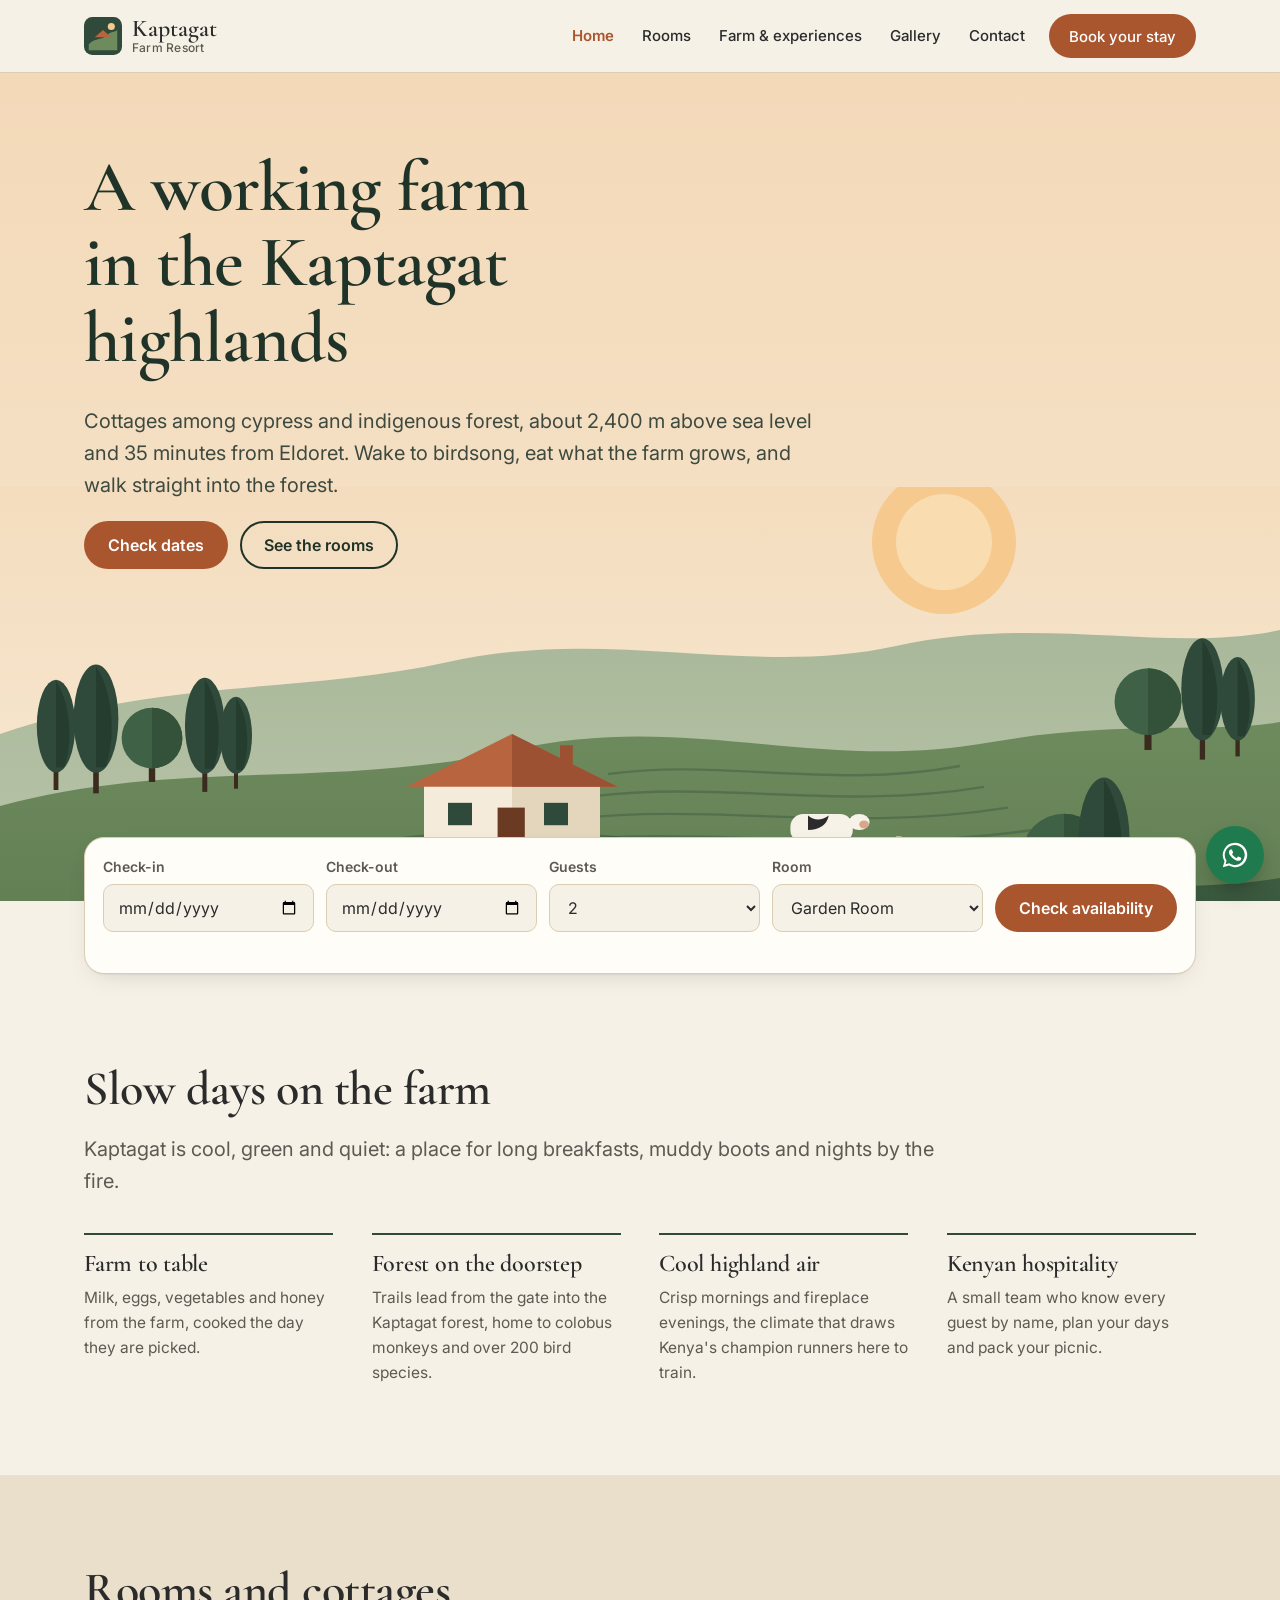
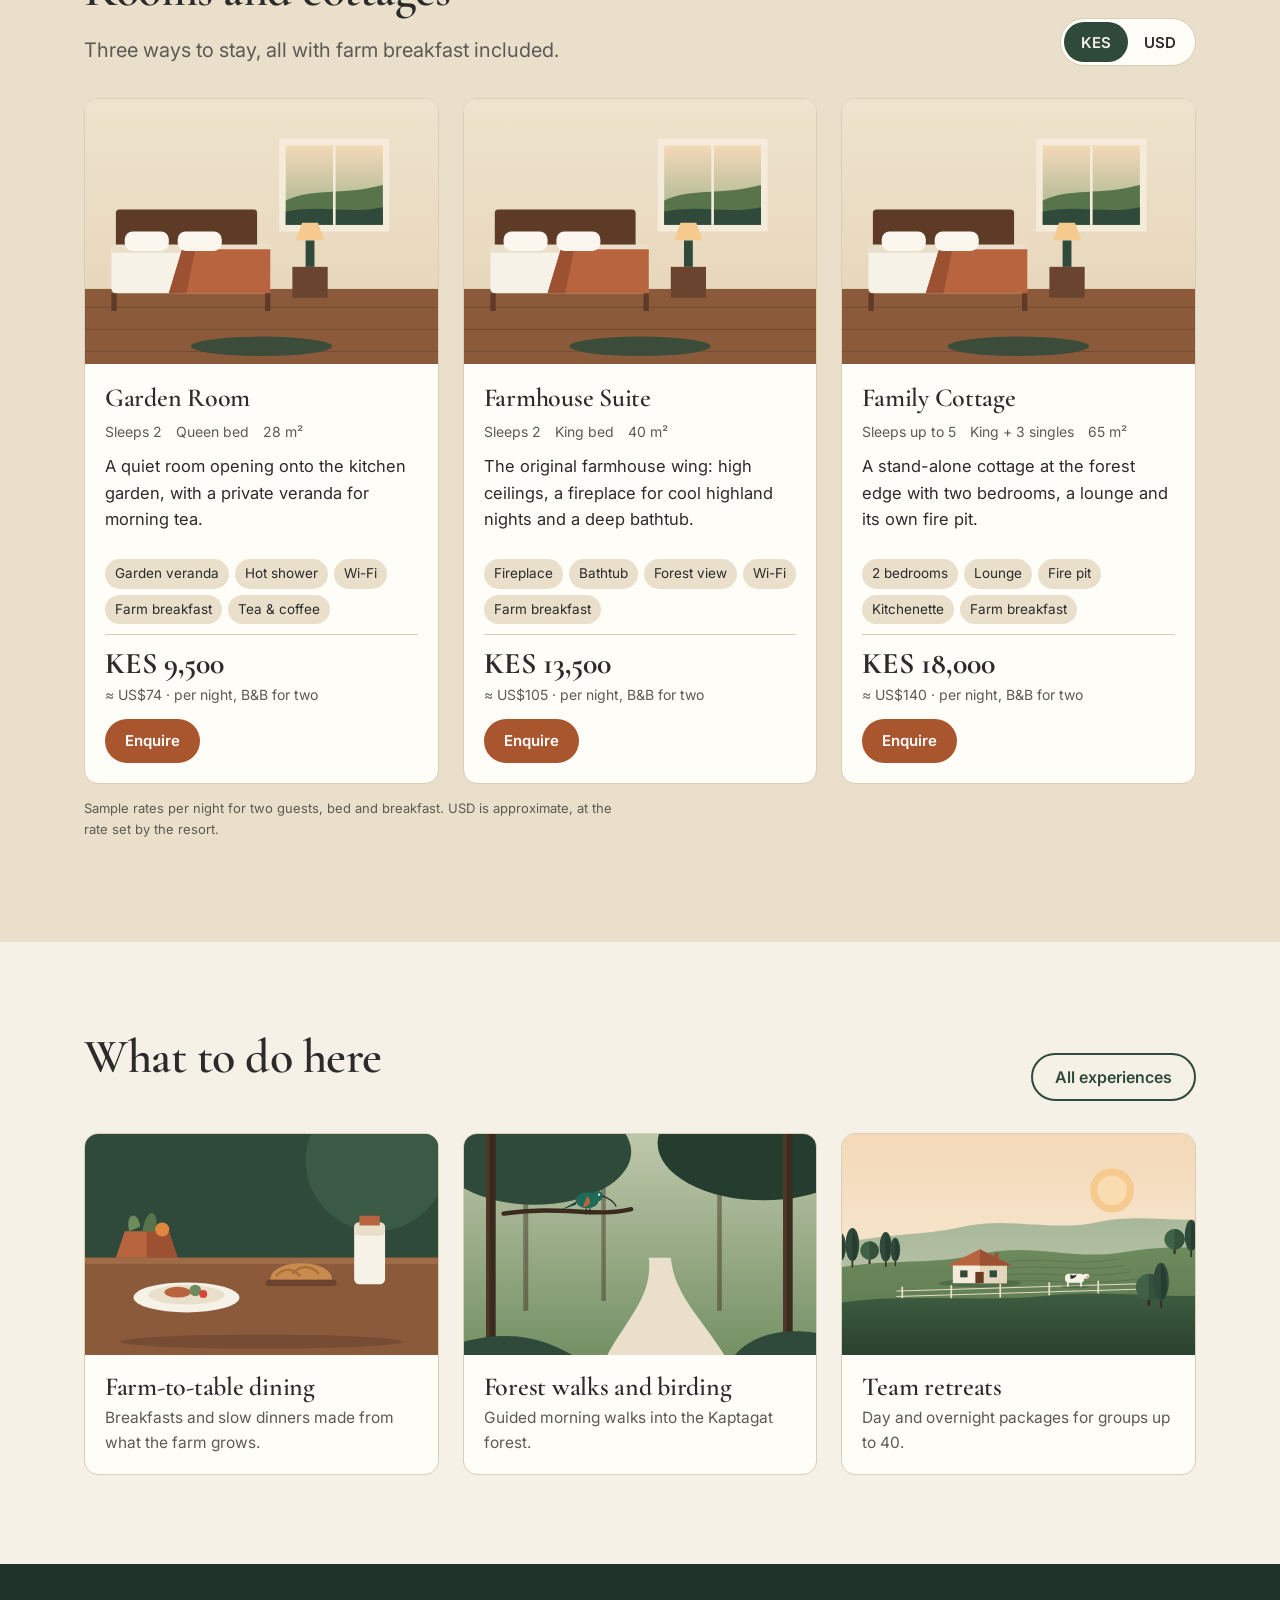
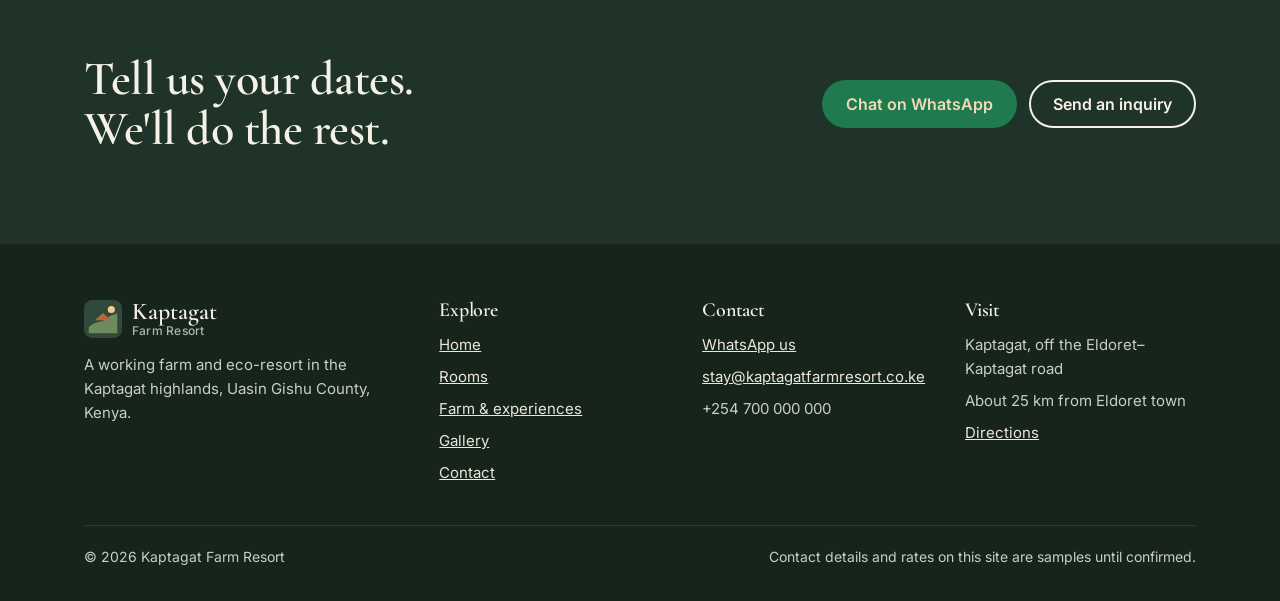
==== index.html @ 2ffa2c2e "Add Kaptagat Farm Resort static website Five pages (home, rooms, farm & experiences, gallery, contac" ====
<!DOCTYPE html>
<html lang="en">
<head>
<meta charset="utf-8">
<meta name="viewport" content="width=device-width, initial-scale=1">
<title>Kaptagat Farm Resort | Farm stay near Eldoret, Kenya</title>
<meta name="description" content="Cottages on a working farm in the Kaptagat highlands, 25 km from Eldoret. Farm-to-table meals, forest walks and birdwatching. Book direct in KES or USD.">
<link rel="canonical" href="https://kaptagatfarmresort.co.ke/">
<meta name="theme-color" content="#2F4A3A">
<meta property="og:type" content="website">
<meta property="og:site_name" content="Kaptagat Farm Resort">
<meta property="og:title" content="Kaptagat Farm Resort | Farm stay near Eldoret, Kenya">
<meta property="og:description" content="Cottages on a working farm in the Kaptagat highlands, 25 km from Eldoret. Farm-to-table meals, forest walks and birdwatching. Book direct in KES or USD.">
<meta property="og:url" content="https://kaptagatfarmresort.co.ke/">
<meta property="og:image" content="https://kaptagatfarmresort.co.ke/img/og-image.jpg">
<meta name="twitter:card" content="summary_large_image">
<link rel="icon" href="img/favicon.svg" type="image/svg+xml">
<link rel="preconnect" href="https://fonts.googleapis.com">
<link rel="preconnect" href="https://fonts.gstatic.com" crossorigin>
<link rel="stylesheet" href="https://fonts.googleapis.com/css2?family=Cormorant+Garamond:wght@500;600;700&family=Inter:wght@400;500;600&display=swap">
<link rel="stylesheet" href="css/style.css">
<script type="application/ld+json">{
 "@context": "https://schema.org",
 "@type": "LodgingBusiness",
 "name": "Kaptagat Farm Resort",
 "description": "Farm-stay and eco-resort in the Kaptagat highlands near Eldoret, Kenya.",
 "url": "https://kaptagatfarmresort.co.ke",
 "telephone": "+254700000000",
 "email": "stay@kaptagatfarmresort.co.ke",
 "priceRange": "KES 9,500 \u2013 18,000",
 "address": {
  "@type": "PostalAddress",
  "addressLocality": "Kaptagat",
  "addressRegion": "Uasin Gishu",
  "addressCountry": "KE"
 },
 "amenityFeature": [
  {
   "@type": "LocationFeatureSpecification",
   "name": "Free Wi-Fi",
   "value": true
  },
  {
   "@type": "LocationFeatureSpecification",
   "name": "Restaurant",
   "value": true
  },
  {
   "@type": "LocationFeatureSpecification",
   "name": "Free parking",
   "value": true
  },
  {
   "@type": "LocationFeatureSpecification",
   "name": "Nature trails",
   "value": true
  }
 ],
 "checkinTime": "14:00",
 "checkoutTime": "10:00"
}</script>
</head>
<body>
<a class="skip" href="#main">Skip to content</a>
<header class="site-head">
  <div class="wrap head-in">
    <a class="brand" href="index.html" aria-label="Kaptagat Farm Resort, home"><svg viewBox="0 0 64 64" aria-hidden="true"><rect width="64" height="64" rx="14" fill="#2F4A3A"/><path d="M8 46 C20 34 30 40 40 30 C46 24 52 26 56 22 L56 56 L8 56Z" fill="#6E8B5E"/><path d="M18 34 L32 22 L46 34Z" fill="#B8653F"/><circle cx="46" cy="16" r="6" fill="#F6C98F"/></svg><span>Kaptagat<small>Farm Resort</small></span></a>
    <button class="menu-btn" type="button" aria-expanded="false" aria-controls="nav">Menu</button>
    <nav id="nav" aria-label="Main">
      <a href="index.html">Home</a><a href="accommodations.html">Rooms</a><a href="experiences.html">Farm &amp; experiences</a><a href="gallery.html">Gallery</a><a href="contact.html">Contact</a>
      <a class="btn btn-sm" href="contact.html">Book your stay</a>
    </nav>
  </div>
</header>
<main id="main">

<section class="hero" aria-labelledby="h-hero">
  <img class="scene" src="img/landscape.svg" alt="" width="1600" height="900" fetchpriority="high">
  <div class="wrap">
    <h1 id="h-hero">A working farm in the Kaptagat highlands</h1>
    <p class="lede">Cottages among cypress and indigenous forest, about 2,400 m above sea level and 35 minutes from Eldoret. Wake to birdsong, eat what the farm grows, and walk straight into the forest.</p>
    <div class="hero-cta"><a class="btn" href="#booking">Check dates</a><a class="btn ghost" href="accommodations.html">See the rooms</a></div>
  </div>
</section>

<section class="booking" id="booking" aria-labelledby="h-book">
  <div class="wrap">
    <h2 id="h-book" class="sr">Check availability</h2>
    <form id="booking-form" novalidate>
      <div class="field"><label for="bk-in">Check-in</label><input id="bk-in" type="date" required><div class="err" id="bk-in-err" aria-live="polite"></div></div>
      <div class="field"><label for="bk-out">Check-out</label><input id="bk-out" type="date" required><div class="err" id="bk-out-err" aria-live="polite"></div></div>
      <div class="field"><label for="bk-guests">Guests</label><select id="bk-guests"><option>1</option><option selected>2</option><option>3</option><option>4</option><option>5</option></select><div class="err" id="bk-guests-err" aria-live="polite"></div></div>
      <div class="field"><label for="bk-room">Room</label><select id="bk-room"><option value="garden">Garden Room</option><option value="suite">Farmhouse Suite</option><option value="cottage">Family Cottage</option></select><div class="err"></div></div>
      <div class="field"><button class="btn" type="submit">Check availability</button><div class="err"></div></div>
    </form>
    <div class="quote" id="quote" tabindex="-1" aria-live="polite">
      <div><span class="sr">Estimated total:</span><strong id="q-total"></strong><span id="q-detail"></span>
        <p class="sample" style="margin:6px 0 0">Send your dates and we confirm availability within a few hours. No payment needed to ask.</p></div>
      <div class="acts"><a class="btn wa" id="q-wa" href="#">Send on WhatsApp</a><a class="btn ghost" id="q-mail" href="#">Email us</a></div>
    </div>
  </div>
</section>

<section class="band" aria-labelledby="h-why">
  <div class="wrap">
    <h2 id="h-why">Slow days on the farm</h2>
    <p class="lede">Kaptagat is cool, green and quiet: a place for long breakfasts, muddy boots and nights by the fire.</p>
    <div class="values">
      <div><h3>Farm to table</h3><p>Milk, eggs, vegetables and honey from the farm, cooked the day they are picked.</p></div>
      <div><h3>Forest on the doorstep</h3><p>Trails lead from the gate into the Kaptagat forest, home to colobus monkeys and over 200 bird species.</p></div>
      <div><h3>Cool highland air</h3><p>Crisp mornings and fireplace evenings, the climate that draws Kenya's champion runners here to train.</p></div>
      <div><h3>Kenyan hospitality</h3><p>A small team who know every guest by name, plan your days and pack your picnic.</p></div>
    </div>
  </div>
</section>

<section class="band sand" aria-labelledby="h-rooms">
  <div class="wrap">
    <div class="sec-head"><div><h2 id="h-rooms">Rooms and cottages</h2><p class="lede">Three ways to stay, all with farm breakfast included.</p></div><div class="cur" role="group" aria-label="Show prices in"><button type="button" data-cur="KES" aria-pressed="true">KES</button><button type="button" data-cur="USD" aria-pressed="false">USD</button></div></div>
    <div class="rooms"><article class="room" id="garden">
  <img src="img/room.svg" alt="Garden Room: illustration standing in for a room photo" width="800" height="600" loading="lazy">
  <div class="room-body">
    <h3>Garden Room</h3>
    <div class="meta"><span>Sleeps 2</span><span>Queen bed</span><span>28 m²</span></div>
    <p>A quiet room opening onto the kitchen garden, with a private veranda for morning tea.</p>
    <ul class="amen"><li>Garden veranda</li><li>Hot shower</li><li>Wi-Fi</li><li>Farm breakfast</li><li>Tea &amp; coffee</li></ul>
    <div class="price"><div><b data-kes="9500">KES 9,500</b><br><span data-alt></span></div>
      <a class="btn btn-sm" href="contact.html">Enquire</a></div>
    
  </div>
</article><article class="room" id="suite">
  <img src="img/room.svg" alt="Farmhouse Suite: illustration standing in for a room photo" width="800" height="600" loading="lazy">
  <div class="room-body">
    <h3>Farmhouse Suite</h3>
    <div class="meta"><span>Sleeps 2</span><span>King bed</span><span>40 m²</span></div>
    <p>The original farmhouse wing: high ceilings, a fireplace for cool highland nights and a deep bathtub.</p>
    <ul class="amen"><li>Fireplace</li><li>Bathtub</li><li>Forest view</li><li>Wi-Fi</li><li>Farm breakfast</li></ul>
    <div class="price"><div><b data-kes="13500">KES 13,500</b><br><span data-alt></span></div>
      <a class="btn btn-sm" href="contact.html">Enquire</a></div>
    
  </div>
</article><article class="room" id="cottage">
  <img src="img/room.svg" alt="Family Cottage: illustration standing in for a room photo" width="800" height="600" loading="lazy">
  <div class="room-body">
    <h3>Family Cottage</h3>
    <div class="meta"><span>Sleeps up to 5</span><span>King + 3 singles</span><span>65 m²</span></div>
    <p>A stand-alone cottage at the forest edge with two bedrooms, a lounge and its own fire pit.</p>
    <ul class="amen"><li>2 bedrooms</li><li>Lounge</li><li>Fire pit</li><li>Kitchenette</li><li>Farm breakfast</li></ul>
    <div class="price"><div><b data-kes="18000">KES 18,000</b><br><span data-alt></span></div>
      <a class="btn btn-sm" href="contact.html">Enquire</a></div>
    
  </div>
</article></div>
    <p class="sample">Sample rates per night for two guests, bed and breakfast. USD is approximate, at the rate set by the resort.</p>
  </div>
</section>

<section class="band" aria-labelledby="h-do">
  <div class="wrap">
    <div class="sec-head"><h2 id="h-do">What to do here</h2><a class="btn ghost" href="experiences.html">All experiences</a></div>
    <div class="highlights">
      <a href="experiences.html#dining"><img src="img/dining.svg" alt="Illustration of a farm breakfast spread" width="800" height="600" loading="lazy"><div><h3>Farm-to-table dining</h3><p>Breakfasts and slow dinners made from what the farm grows.</p></div></a>
      <a href="experiences.html#forest"><img src="img/nature.svg" alt="Illustration of a forest trail with a sunbird" width="800" height="600" loading="lazy"><div><h3>Forest walks and birding</h3><p>Guided morning walks into the Kaptagat forest.</p></div></a>
      <a href="experiences.html#teams"><img src="img/landscape.svg" alt="Illustration of the resort grounds and hills" width="1600" height="900" loading="lazy"><div><h3>Team retreats</h3><p>Day and overnight packages for groups up to 40.</p></div></a>
    </div>
  </div>
</section>

<!-- Guest reviews: add real reviews (e.g. from Google or TripAdvisor) with the guest's permission, then uncomment.
<section class="band sand" aria-labelledby="h-rev"><div class="wrap"><h2 id="h-rev">What guests say</h2>
  <div class="highlights">
    <blockquote class="exp"><p>Real review text</p><footer>Guest name, month year · Source</footer></blockquote>
  </div></div></section>
-->

<section class="band forest" aria-labelledby="h-cta">
  <div class="wrap cta">
    <h2 id="h-cta">Tell us your dates. We'll do the rest.</h2>
    <div class="acts"><a class="btn wa" data-wa="" href="#">Chat on WhatsApp</a><a class="btn ghost" href="contact.html">Send an inquiry</a></div>
  </div>
</section>
</main>
<footer class="site-foot">
  <div class="wrap">
    <div class="foot-grid">
      <div>
        <a class="brand" href="index.html" style="color:#F6F1E7"><svg viewBox="0 0 64 64" aria-hidden="true"><rect width="64" height="64" rx="14" fill="#2F4A3A"/><path d="M8 46 C20 34 30 40 40 30 C46 24 52 26 56 22 L56 56 L8 56Z" fill="#6E8B5E"/><path d="M18 34 L32 22 L46 34Z" fill="#B8653F"/><circle cx="46" cy="16" r="6" fill="#F6C98F"/></svg><span>Kaptagat<small style="color:#AEB8AA">Farm Resort</small></span></a>
        <p style="margin-top:14px">A working farm and eco-resort in the Kaptagat highlands, Uasin Gishu County, Kenya.</p>
      </div>
      <div><h3>Explore</h3><ul><li><a href="index.html">Home</a></li><li><a href="accommodations.html">Rooms</a></li><li><a href="experiences.html">Farm &amp; experiences</a></li><li><a href="gallery.html">Gallery</a></li><li><a href="contact.html">Contact</a></li></ul></div>
      <div><h3>Contact</h3><ul>
        <li><a data-wa="" href="#">WhatsApp us</a></li>
        <li><a data-email href="#"></a></li>
        <li><span data-phone-text></span></li>
      </ul></div>
      <div><h3>Visit</h3><ul>
        <li>Kaptagat, off the Eldoret–Kaptagat road</li>
        <li>About 25 km from Eldoret town</li>
        <li><a href="contact.html#directions">Directions</a></li>
      </ul></div>
    </div>
    <div class="foot-base"><span>© <span data-year></span> Kaptagat Farm Resort</span><span>Contact details and rates on this site are samples until confirmed.</span></div>
  </div>
</footer>
<a class="wa-float" data-wa="" href="#" aria-label="Chat with us on WhatsApp"><svg viewBox="0 0 32 32" aria-hidden="true"><path fill="#fff" d="M16 3a13 13 0 0 0-11.2 19.6L3 29l6.6-1.7A13 13 0 1 0 16 3zm0 23.6c-2 0-4-.6-5.7-1.6l-.4-.2-3.9 1 1-3.8-.3-.4A10.6 10.6 0 1 1 16 26.6zm5.8-7.9c-.3-.2-1.9-.9-2.2-1s-.5-.2-.7.2-.8 1-1 1.2-.4.2-.7 0a8.7 8.7 0 0 1-4.3-3.8c-.3-.6.3-.5 1-1.7.1-.2 0-.4 0-.6l-1-2.4c-.3-.6-.5-.5-.7-.5h-.6a1.2 1.2 0 0 0-.9.4 3.6 3.6 0 0 0-1.1 2.7 6.3 6.3 0 0 0 1.3 3.3 14.4 14.4 0 0 0 5.5 4.9c2 .9 2.8.9 3.8.8a3.3 3.3 0 0 0 2.2-1.5 2.7 2.7 0 0 0 .2-1.5c-.1-.2-.3-.3-.6-.5z"/></svg></a>
<script src="js/main.js" defer></script>
</body>
</html>
---- css/style.css ----
/* VOICE   occasion: calm, warm, highland farm-stay; few hues, plenty of air
   IDEA    a farmhouse guest book and its estate map: printed, earthy, hand-made
   PICTURE layered illustration of the Kaptagat highlands with the farmhouse at its heart
   COLOUR  cream ground, forest green fields, terracotta accent (client brief)
   TYPE    Cormorant Garamond display + Inter text
   LAYOUT  laptop: full-bleed scene, title in its sky, booking bar riding its base; phone: title, scene, booking form */

:root{color-scheme:light dark;
--bg:light-dark(#F6F1E7,#141C17);
--surface:light-dark(#FFFDF8,#1D2822);
--sand:light-dark(#E9DFCB,#24312A);
--ink:light-dark(#2B2B2B,#EDE6D8);
--muted:light-dark(#5C5A52,#B9B2A3);
--forest:light-dark(#2F4A3A,#8FB59A);
--forest-deep:#1F3328;
--terra:light-dark(#A9562F,#E08A60);
--terra-btn:#A9562F;
--line:light-dark(#D9CDB4,#33433A);
--radius:14px;
--shadow:0 1px 0 rgba(0,0,0,.04),0 8px 24px -12px rgba(31,51,40,.25);
--display:"Cormorant Garamond",Georgia,"Times New Roman",serif;
--text:"Inter",system-ui,-apple-system,"Segoe UI",Roboto,sans-serif}
:root[data-theme=light]{color-scheme:light}
:root[data-theme=dark]{color-scheme:dark}
*{box-sizing:border-box;min-width:0}
html{scroll-behavior:smooth;scroll-padding-top:84px}
body{margin:0;background:var(--bg);color:var(--ink);font:16.5px/1.6 var(--text);overflow-x:clip;-webkit-font-smoothing:antialiased}
img,svg{max-width:100%;height:auto;display:block}
a{color:var(--forest)}
a:hover{color:var(--terra)}
h1,h2,h3{font-family:var(--display);font-weight:600;line-height:1.05;letter-spacing:-.01em;margin:0 0 .4em;text-wrap:balance}
h1{font-size:clamp(40px,6vw,72px)}
h2{font-size:clamp(32px,4vw,48px)}
h3{font-size:26px}
p{margin:0 0 1em;max-width:66ch}
:focus-visible{outline:3px solid var(--terra);outline-offset:3px;border-radius:4px}
.skip{position:absolute;left:-999px;top:8px;background:var(--forest-deep);color:#fff;padding:10px 16px;z-index:100;border-radius:8px}
.skip:focus{left:16px}
.wrap{max-width:1240px;margin:0 auto;padding:0 max(5vw,16px)}
.band{padding-block:clamp(48px,7vw,96px)}
.band.sand{background:var(--sand)}
.band.forest{background:var(--forest-deep);color:#EDE6D8}
.band.forest h2,.band.forest h3{color:#F6F1E7}
.band.forest a{color:#F3D9B8}
.lede{font-size:clamp(18px,2vw,20px);color:var(--muted)}
.forest .lede{color:#C9CFC2}
.sample{font-size:13px;color:var(--muted);margin-top:14px}
.forest .sample{color:#AEB8AA}
.sr{position:absolute;width:1px;height:1px;overflow:hidden;clip:rect(0 0 0 0);white-space:nowrap}

/* Buttons */
.btn{display:inline-flex;align-items:center;justify-content:center;gap:8px;min-height:48px;padding:0 22px;border-radius:999px;border:2px solid transparent;background:var(--terra-btn);color:#fff;font:600 16px/1 var(--text);text-decoration:none;cursor:pointer;transition:background .2s,transform .2s}
.btn:hover{background:#8E4626;color:#fff}
.btn:active{transform:translateY(1px)}
.btn.ghost{background:transparent;border-color:currentColor;color:var(--forest)}
.btn.ghost:hover{background:var(--forest);color:var(--bg)}
.forest .btn.ghost{color:#F6F1E7}
.btn.wa{background:#1F7A4D}
.btn.wa:hover{background:#17603C}
.btn-sm{min-height:44px;padding:0 18px;font-size:15px}

/* Header */
.site-head{position:sticky;top:0;z-index:50;background:color-mix(in srgb,var(--bg) 92%,transparent);backdrop-filter:blur(8px);border-bottom:1px solid var(--line)}
.head-in{display:flex;align-items:center;justify-content:space-between;gap:16px;min-height:72px}
.brand{display:flex;align-items:center;gap:10px;text-decoration:none;color:var(--ink);font:600 24px/1 var(--display)}
.brand small{display:block;font:500 12px/1.2 var(--text);color:var(--muted);letter-spacing:.02em}
.brand svg{width:38px;height:38px}
.menu-btn{display:none;min-height:44px;padding:0 16px;border-radius:999px;border:1.5px solid var(--line);background:var(--surface);color:var(--ink);font:600 15px var(--text);cursor:pointer}
#nav{display:flex;align-items:center;gap:4px;flex-wrap:wrap}
#nav a{padding:10px 12px;border-radius:999px;text-decoration:none;color:var(--ink);font-weight:500;font-size:15px}
#nav a:hover{background:var(--sand)}
#nav a[aria-current=page]{color:var(--terra);font-weight:600}
#nav a.btn{color:#fff;margin-left:8px;padding:0 18px}
#nav a.btn:hover{background:#8E4626}
@media(max-width:900px){
.menu-btn{display:inline-flex;align-items:center}
#nav{display:none;position:absolute;left:0;right:0;top:100%;flex-direction:column;align-items:stretch;background:var(--bg);border-bottom:1px solid var(--line);padding:8px max(5vw,16px) 16px}
#nav.open{display:flex}
#nav a{padding:14px 12px;font-size:17px}
#nav a.btn{margin:8px 0 0}}

/* Hero: text sits in the sky, the illustrated scene is a band along the bottom */
.hero,.page-hero{position:relative;isolation:isolate;overflow:hidden;background:linear-gradient(#F3D9B8,#F5E2C8 70%)}
.hero>img.scene,.page-hero>img.scene{position:absolute;left:0;right:0;bottom:0;width:100%;object-fit:cover;z-index:-1}
.hero{min-height:min(92svh,860px);padding-top:clamp(40px,6vw,88px)}
.hero>img.scene{height:50%;object-position:50% 42%}
.hero h1{color:#1F3328;max-width:18ch}
.hero .lede{color:#3E4A40;max-width:56ch}
.hero-cta{display:flex;flex-wrap:wrap;gap:12px;margin-top:8px}
.hero .btn.ghost{color:#1F3328}
.hero .btn.ghost:hover{background:#1F3328;color:#F6F1E7}
.page-hero{padding-block:clamp(40px,6vw,72px) clamp(200px,24vw,300px)}
.page-hero>img.scene{height:clamp(180px,22vw,280px);object-position:50% 70%}
.page-hero h1{color:#1F3328;font-size:clamp(40px,5vw,60px)}
.page-hero .lede{color:#3E4A40}
@media(max-width:700px){
.hero{min-height:0;display:flex;flex-direction:column}
.hero>img.scene{position:static;order:2;height:240px;margin-top:28px;object-position:50% 75%}}

/* Booking bar */
.booking{position:relative;z-index:2;margin-top:clamp(-64px,-5vw,-40px)}
.booking form{display:grid;grid-template-columns:repeat(4,minmax(0,1fr)) auto;gap:12px;align-items:end;background:var(--surface);border:1px solid var(--line);border-radius:20px;padding:18px;box-shadow:var(--shadow)}
.field{display:grid;gap:6px}
.field label{font-size:14px;font-weight:600;color:var(--muted)}
input,select,textarea{width:100%;min-height:48px;padding:10px 14px;border-radius:10px;border:1.5px solid var(--line);background:var(--bg);color:var(--ink);font:16px var(--text)}
input,select{height:48px}
textarea{min-height:120px;resize:vertical}
input:focus,select:focus,textarea:focus{border-color:var(--forest);outline:3px solid color-mix(in srgb,var(--forest) 25%,transparent);outline-offset:0}
[aria-invalid=true]{border-color:#C2412D}
.err{color:#C2412D;font-size:14px;min-height:1.2em}
@media(max-width:960px){.booking form{grid-template-columns:repeat(2,minmax(0,1fr))}.booking form .btn{grid-column:1/-1}}
@media(max-width:520px){.booking form{grid-template-columns:minmax(0,1fr)}}
.quote{display:none;margin-top:14px;background:var(--surface);border:1px solid var(--line);border-radius:16px;padding:18px 20px;box-shadow:var(--shadow)}
.quote.show{display:grid;grid-template-columns:minmax(0,1fr) auto;gap:16px;align-items:center}
.quote strong{font-family:var(--display);font-size:30px;line-height:1.1;display:block;white-space:nowrap}
.quote .acts{display:flex;flex-wrap:wrap;gap:10px}
@media(max-width:700px){.quote.show{grid-template-columns:minmax(0,1fr)}}
.nowrap{white-space:nowrap}

/* Value props */
.values{display:grid;grid-template-columns:repeat(4,minmax(0,1fr));gap:clamp(16px,3vw,40px);margin-top:36px}
.values div{border-top:2px solid var(--forest);padding-top:16px}
.values h3{font-size:24px}
.values p{color:var(--muted);font-size:15.5px;margin:0}
@media(max-width:900px){.values{grid-template-columns:repeat(2,minmax(0,1fr))}}
@media(max-width:520px){.values{grid-template-columns:minmax(0,1fr)}}

/* Section heads */
.sec-head{display:flex;justify-content:space-between;align-items:end;gap:16px 32px;flex-wrap:wrap;margin-bottom:32px}
.sec-head p{margin:0}

/* Room cards */
.rooms{display:grid;grid-template-columns:repeat(3,minmax(0,1fr));gap:24px}
@media(max-width:960px){.rooms{grid-template-columns:repeat(2,minmax(0,1fr))}}
@media(max-width:620px){.rooms{grid-template-columns:minmax(0,1fr)}}
.room{display:flex;flex-direction:column;background:var(--surface);border:1px solid var(--line);border-radius:var(--radius);overflow:hidden}
.room img{aspect-ratio:4/3;width:100%;object-fit:cover}
.room-body{display:flex;flex-direction:column;gap:10px;padding:20px;flex:1}
.room h3{margin:0}
.meta{display:flex;flex-wrap:wrap;gap:6px 14px;font-size:14px;color:var(--muted)}
.amen{display:flex;flex-wrap:wrap;gap:6px;padding:0;margin:0;list-style:none}
.amen li{font-size:13.5px;padding:4px 10px;border-radius:999px;background:var(--sand)}
.price{display:flex;align-items:baseline;justify-content:space-between;gap:12px;margin-top:auto;padding-top:14px;border-top:1px solid var(--line);flex-wrap:wrap}
.price b{font-family:var(--display);font-size:30px;line-height:1;white-space:nowrap}
.price span{font-size:14px;color:var(--muted);white-space:nowrap}

/* Currency toggle */
.cur{display:inline-flex;border:1.5px solid var(--line);border-radius:999px;padding:3px;background:var(--surface)}
.cur button{min-height:40px;min-width:64px;border:0;border-radius:999px;background:transparent;color:var(--ink);font:600 15px var(--text);cursor:pointer}
.cur button[aria-pressed=true]{background:var(--forest);color:var(--bg)}

/* Split sections */
.split{display:grid;grid-template-columns:minmax(0,1.1fr) minmax(0,1fr);gap:clamp(24px,5vw,72px);align-items:center}
.split.rev>:first-child{order:2}
.split figure{margin:0;border-radius:var(--radius);overflow:hidden}
.split figure img{width:100%;aspect-ratio:4/3;object-fit:cover}
@media(max-width:800px){.split{grid-template-columns:minmax(0,1fr)}.split.rev>:first-child{order:0}}
ul.ticks{padding:0;list-style:none;margin:0 0 1.2em}
ul.ticks li{padding-left:28px;position:relative;margin-bottom:8px}
ul.ticks li::before{content:"";position:absolute;left:4px;top:.55em;width:10px;height:10px;border-radius:50%;background:var(--terra)}

/* Highlights strip */
.highlights{display:grid;grid-template-columns:repeat(3,minmax(0,1fr));gap:24px}
.highlights a{display:block;text-decoration:none;color:inherit;border-radius:var(--radius);overflow:hidden;background:var(--surface);border:1px solid var(--line)}
.highlights img{aspect-ratio:16/10;width:100%;object-fit:cover}
.highlights div{padding:18px 20px}
.highlights h3{margin-bottom:6px}
.highlights p{color:var(--muted);margin:0;font-size:15.5px}
@media(max-width:800px){.highlights{grid-template-columns:minmax(0,1fr)}}

/* Experiences */
.exp-grid{display:grid;grid-template-columns:repeat(2,minmax(0,1fr));gap:24px}
@media(max-width:700px){.exp-grid{grid-template-columns:minmax(0,1fr)}}
.exp{background:var(--surface);border:1px solid var(--line);border-radius:var(--radius);padding:24px}
.exp .meta{margin-bottom:8px}
.table-wrap{overflow-x:auto;border:1px solid var(--line);border-radius:var(--radius);background:var(--surface)}
table{width:100%;border-collapse:collapse;font-size:15.5px}
th,td{padding:14px 16px;text-align:left;border-bottom:1px solid var(--line);vertical-align:top}
th{font-weight:600;color:var(--muted);font-size:14px}
tr:last-child td{border-bottom:0}
td.num{text-align:right;white-space:nowrap;font-variant-numeric:tabular-nums}
@media(max-width:600px){.stack thead{display:none}.stack tr{display:grid;padding:10px 14px;border-bottom:1px solid var(--line)}.stack td{display:flex;justify-content:space-between;gap:12px;border:0;padding:4px 0;text-align:right}.stack td::before{content:attr(data-l);font-weight:600;color:var(--muted);text-align:left}}
.attractions{display:grid;grid-template-columns:repeat(3,minmax(0,1fr));gap:0 32px;padding:0;margin:0;list-style:none}
.attractions li{padding:16px 0;border-bottom:1px solid rgba(237,230,216,.2)}
.attractions b{display:block;font-family:var(--display);font-size:22px;color:#F6F1E7}
.attractions span{font-size:14.5px;color:#C9CFC2}
@media(max-width:860px){.attractions{grid-template-columns:repeat(2,minmax(0,1fr))}}
@media(max-width:520px){.attractions{grid-template-columns:minmax(0,1fr)}}

/* Gallery */
.filters{display:flex;flex-wrap:wrap;gap:8px;margin-bottom:24px}
.filters button{min-height:44px;padding:0 18px;border-radius:999px;border:1.5px solid var(--line);background:var(--surface);color:var(--ink);font:600 15px var(--text);cursor:pointer}
.filters button[aria-pressed=true]{background:var(--forest);border-color:var(--forest);color:var(--bg)}
.gallery{display:grid;grid-template-columns:repeat(auto-fill,minmax(min(100%,260px),1fr));gap:16px}
.gallery button{display:block;width:100%;padding:0;border:0;background:none;cursor:zoom-in;border-radius:12px;overflow:hidden;text-align:left;color:inherit}
.gallery img{aspect-ratio:4/3;width:100%;object-fit:cover;transition:transform .4s}
.gallery button:hover img{transform:scale(1.04)}
.gallery figcaption{font-size:14.5px;padding:8px 2px;color:var(--muted)}
.gallery figure{margin:0}
.gallery figure[hidden]{display:none}
dialog.lightbox{border:0;padding:0;max-width:min(1100px,94vw);width:100%;background:var(--surface);color:var(--ink);border-radius:16px;overflow:hidden}
dialog.lightbox::backdrop{background:rgba(15,22,18,.85)}
dialog.lightbox img{width:100%;max-height:72vh;object-fit:cover}
.lb-bar{display:flex;align-items:center;justify-content:space-between;gap:12px;padding:12px 16px;flex-wrap:wrap}
.lb-bar p{margin:0}
.lb-bar .acts{display:flex;gap:8px}
.lb-bar button{min-height:44px;min-width:44px;border-radius:999px;border:1.5px solid var(--line);background:var(--bg);color:var(--ink);font:600 15px var(--text);cursor:pointer;padding:0 14px}

/* Contact */
.contact-grid{display:grid;grid-template-columns:minmax(0,1.2fr) minmax(0,1fr);gap:clamp(24px,4vw,56px);align-items:start}
@media(max-width:860px){.contact-grid{grid-template-columns:minmax(0,1fr)}}
.card{background:var(--surface);border:1px solid var(--line);border-radius:var(--radius);padding:clamp(20px,3vw,32px)}
.form-grid{display:grid;grid-template-columns:repeat(2,minmax(0,1fr));gap:14px 16px}
.form-grid .full{grid-column:1/-1}
@media(max-width:560px){.form-grid{grid-template-columns:minmax(0,1fr)}}
.check{display:flex;gap:10px;align-items:flex-start;font-size:15px}
.check input{width:22px;min-height:22px;height:22px;margin-top:2px;flex:none}
.hp{position:absolute;left:-9999px}
.success{display:none;border:1.5px solid var(--forest);background:color-mix(in srgb,var(--forest) 10%,var(--surface));border-radius:12px;padding:16px 18px;margin-top:16px}
.success.show{display:block}
.route{list-style:none;padding:0;margin:0 0 20px;display:grid;gap:0}
.route li{display:grid;grid-template-columns:18px minmax(0,1fr) auto;gap:12px;align-items:start;padding:12px 0;position:relative}
.route li::before{content:"";width:14px;height:14px;border-radius:50%;background:var(--forest);margin-top:5px;box-shadow:0 0 0 4px var(--sand)}
.route li:not(:last-child)::after{content:"";position:absolute;left:6px;top:30px;bottom:-8px;width:2px;background:var(--line)}
.route li:last-child::before{background:var(--terra)}
.route b{display:block}
.route span{color:var(--muted);font-size:14.5px}
.route em{font-style:normal;font-weight:600;white-space:nowrap;font-size:15px}
.contact-list{list-style:none;padding:0;margin:0;display:grid;gap:12px}
.contact-list b{display:block;font-size:14px;color:var(--muted);font-weight:600}
.map-frame{border-radius:var(--radius);overflow:hidden;border:1px solid var(--line);aspect-ratio:16/10;background:var(--sand);display:grid;place-items:center;text-align:center;padding:20px}

/* CTA + footer */
.cta{display:flex;justify-content:space-between;align-items:center;gap:24px;flex-wrap:wrap}
.cta h2{margin:0;max-width:20ch}
.cta .acts{display:flex;gap:12px;flex-wrap:wrap}
.site-foot{background:#16241C;color:#C9CFC2;padding-block:56px 32px;font-size:15px}
.site-foot a{color:#EDE6D8}
.foot-grid{display:grid;grid-template-columns:minmax(0,1.4fr) repeat(3,minmax(0,1fr));gap:32px}
.foot-grid h3{font-size:20px;color:#F6F1E7;margin-bottom:12px}
.foot-grid ul{list-style:none;padding:0;margin:0;display:grid;gap:8px}
.foot-base{border-top:1px solid #2C3D33;margin-top:40px;padding-top:20px;display:flex;justify-content:space-between;gap:12px;flex-wrap:wrap;font-size:14px}
@media(max-width:860px){.foot-grid{grid-template-columns:repeat(2,minmax(0,1fr))}}
@media(max-width:520px){.foot-grid{grid-template-columns:minmax(0,1fr)}}

/* WhatsApp float */
.wa-float{position:fixed;right:max(16px,env(safe-area-inset-right));bottom:max(16px,env(safe-area-inset-bottom));z-index:60;width:58px;height:58px;border-radius:50%;background:#1F7A4D;display:grid;place-items:center;box-shadow:0 10px 24px -8px rgba(0,0,0,.4)}
.wa-float:hover{background:#17603C}
.wa-float svg{width:30px;height:30px}

@media(prefers-reduced-motion:reduce){*{scroll-behavior:auto!important;transition:none!important;animation:none!important}}
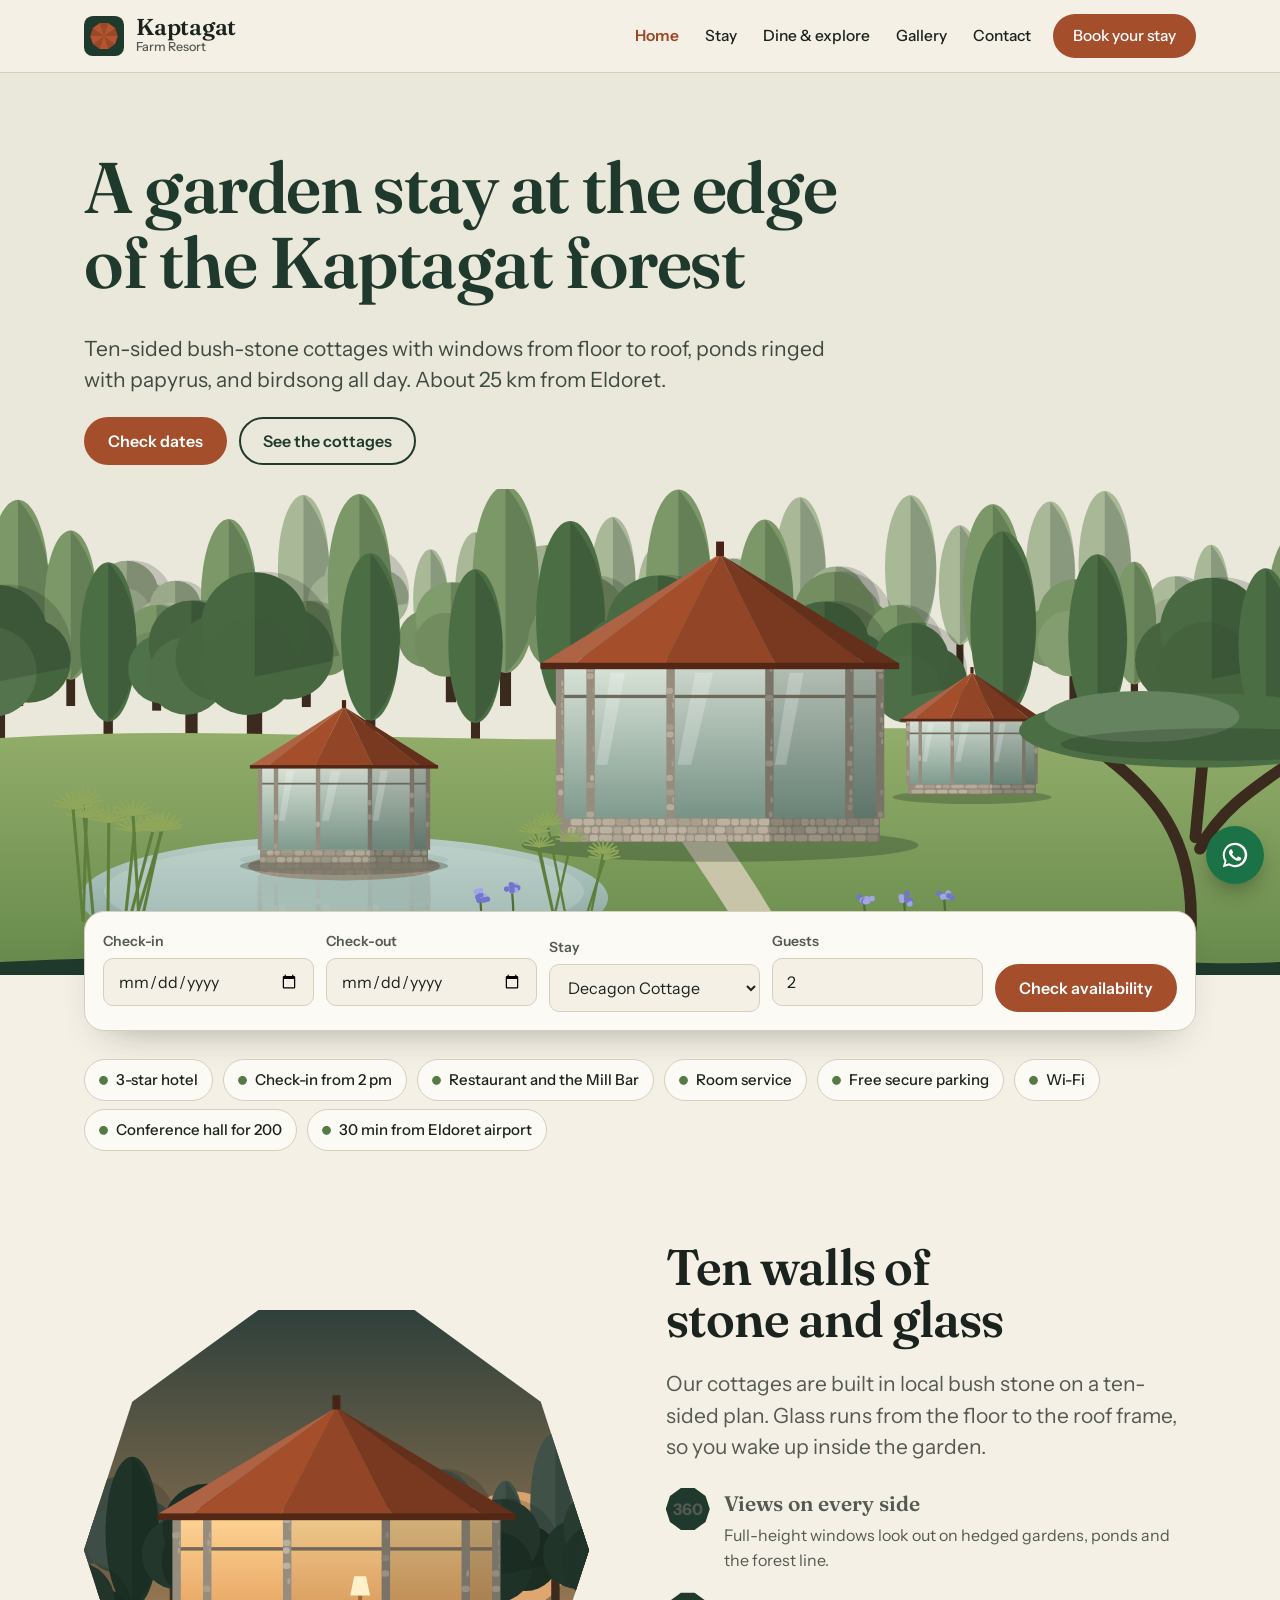
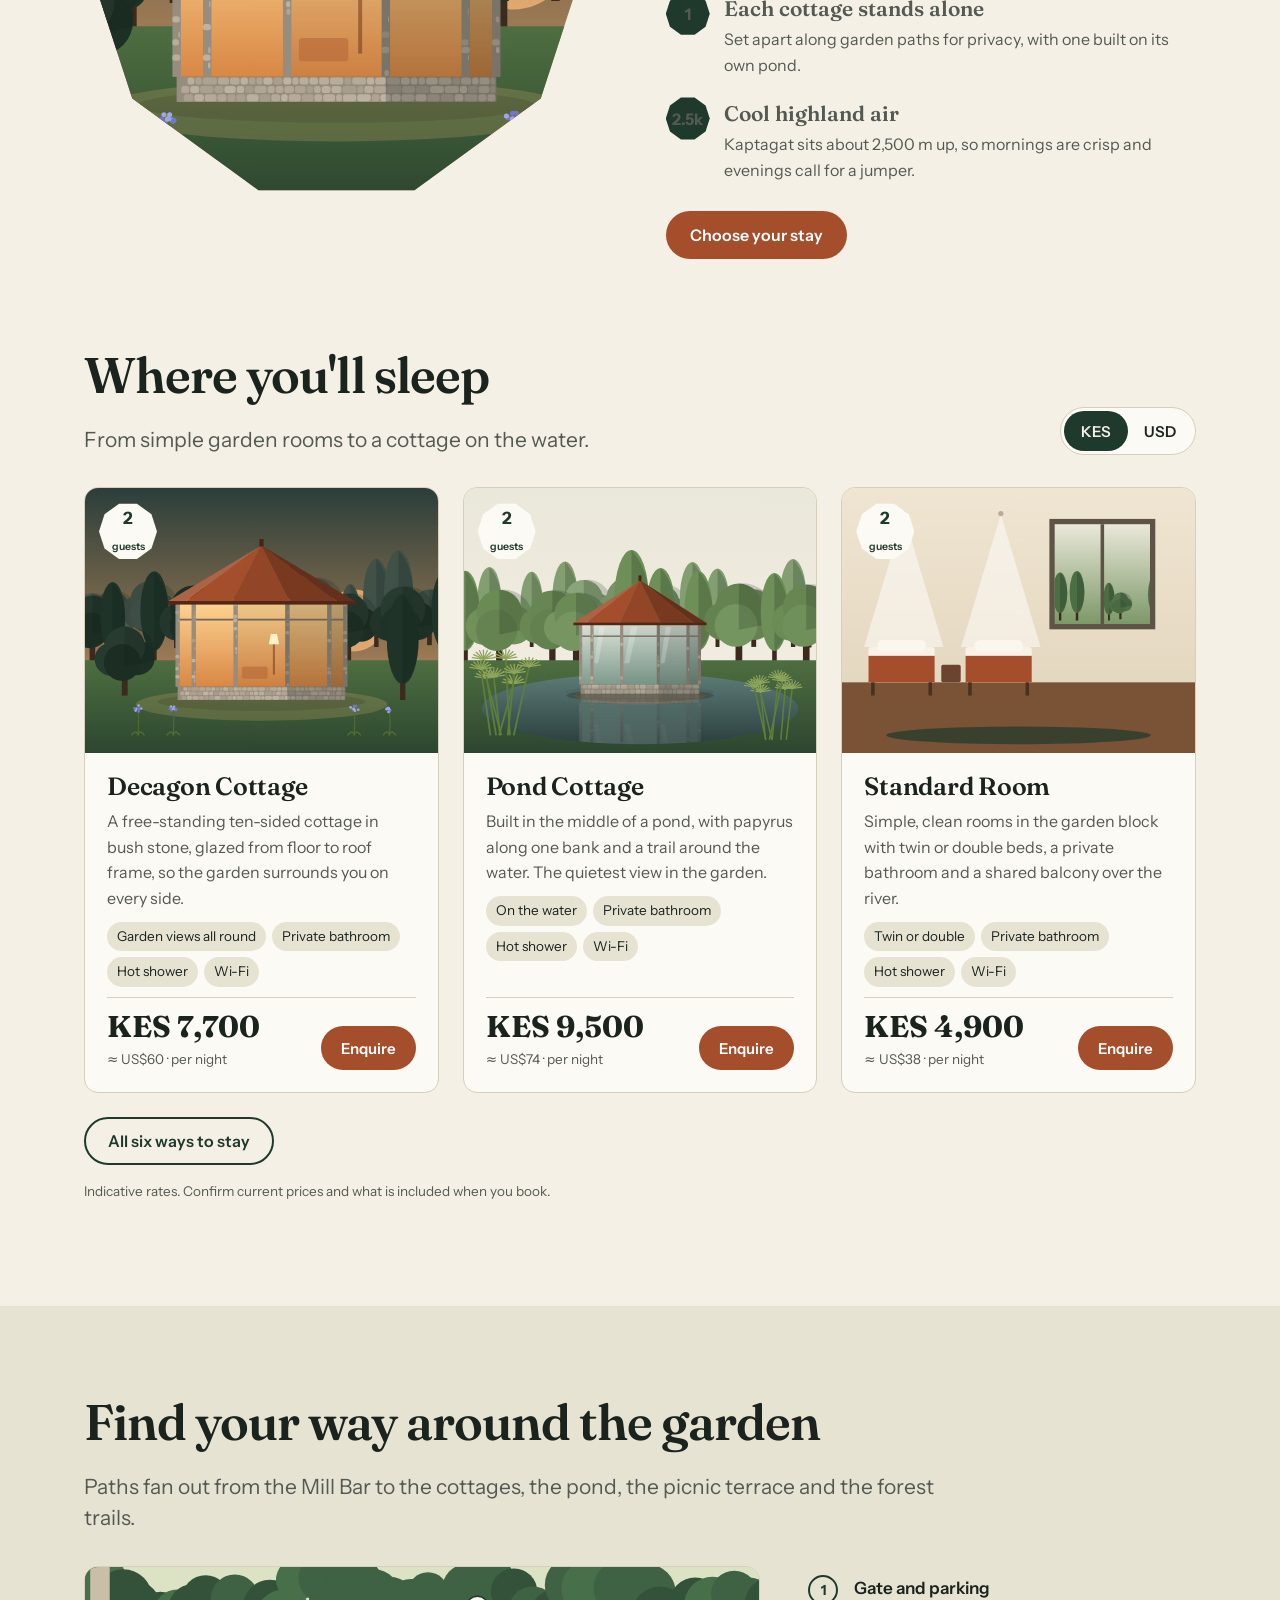
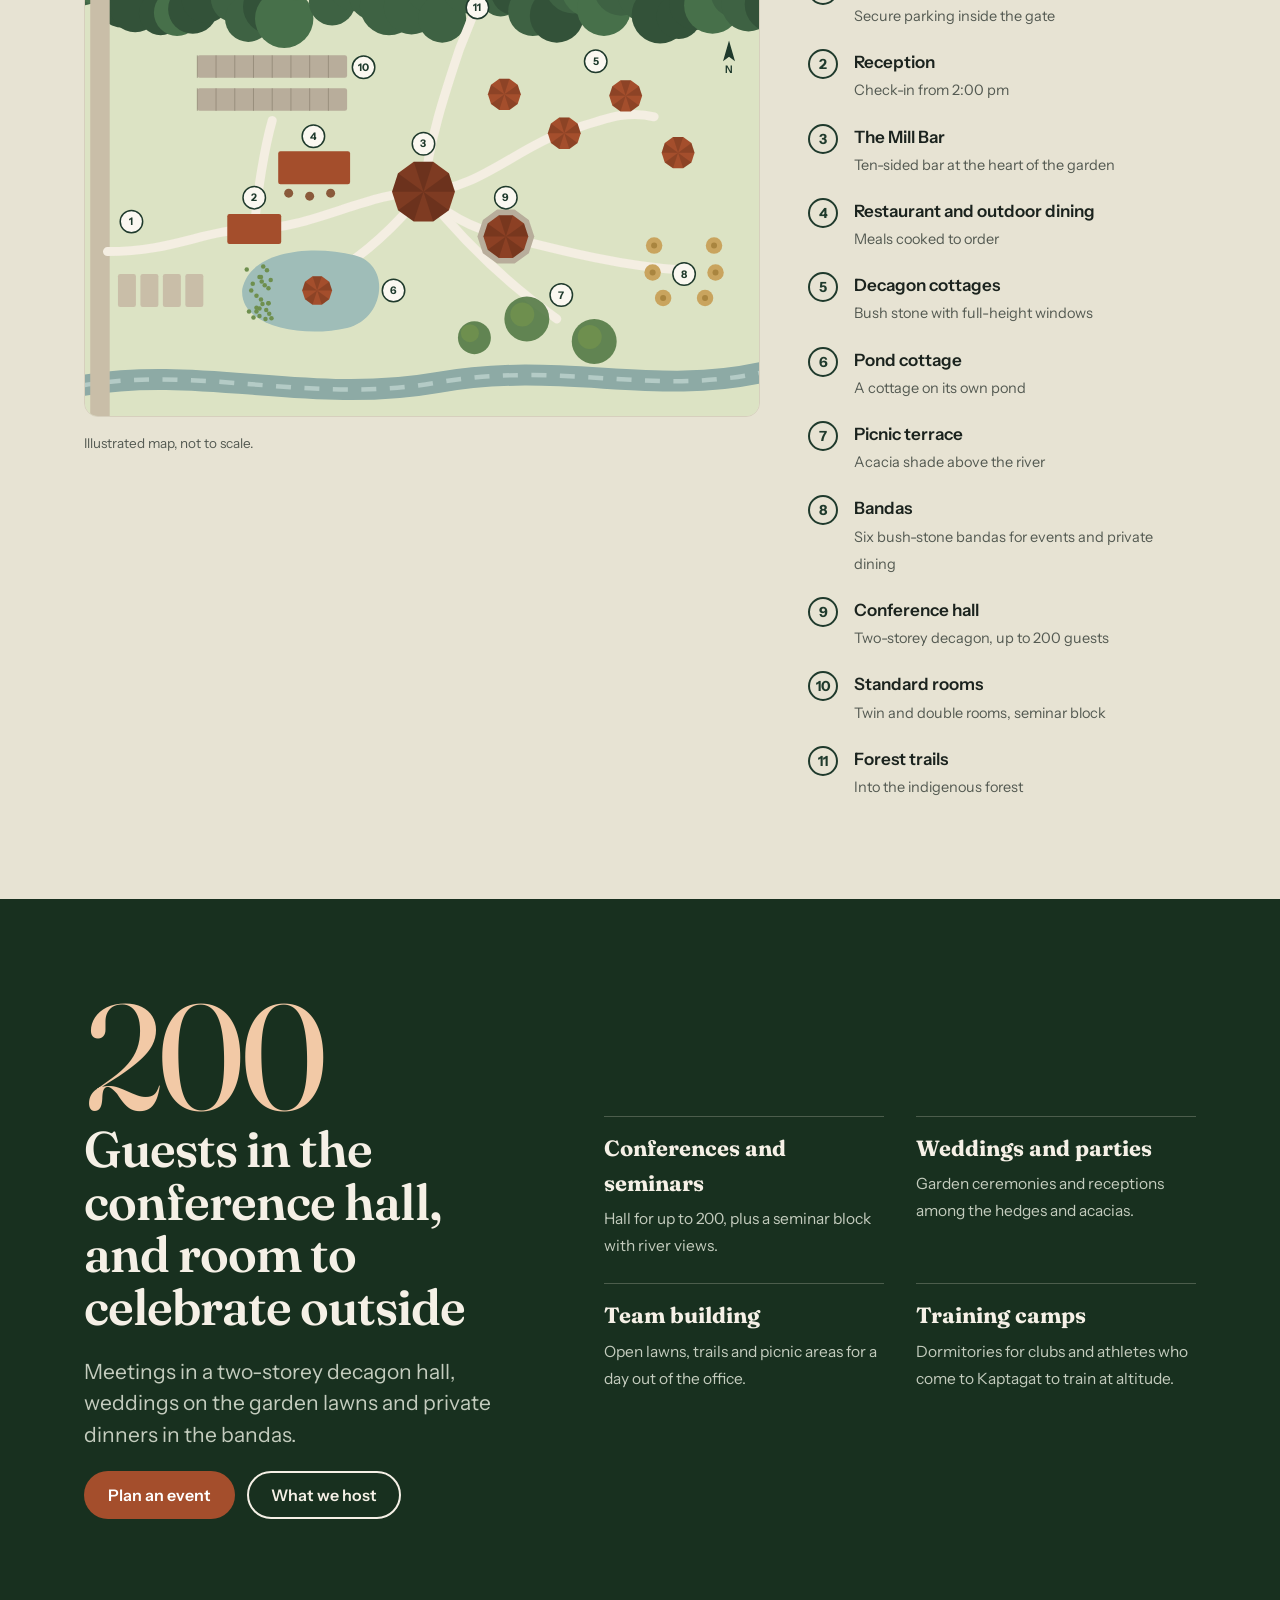
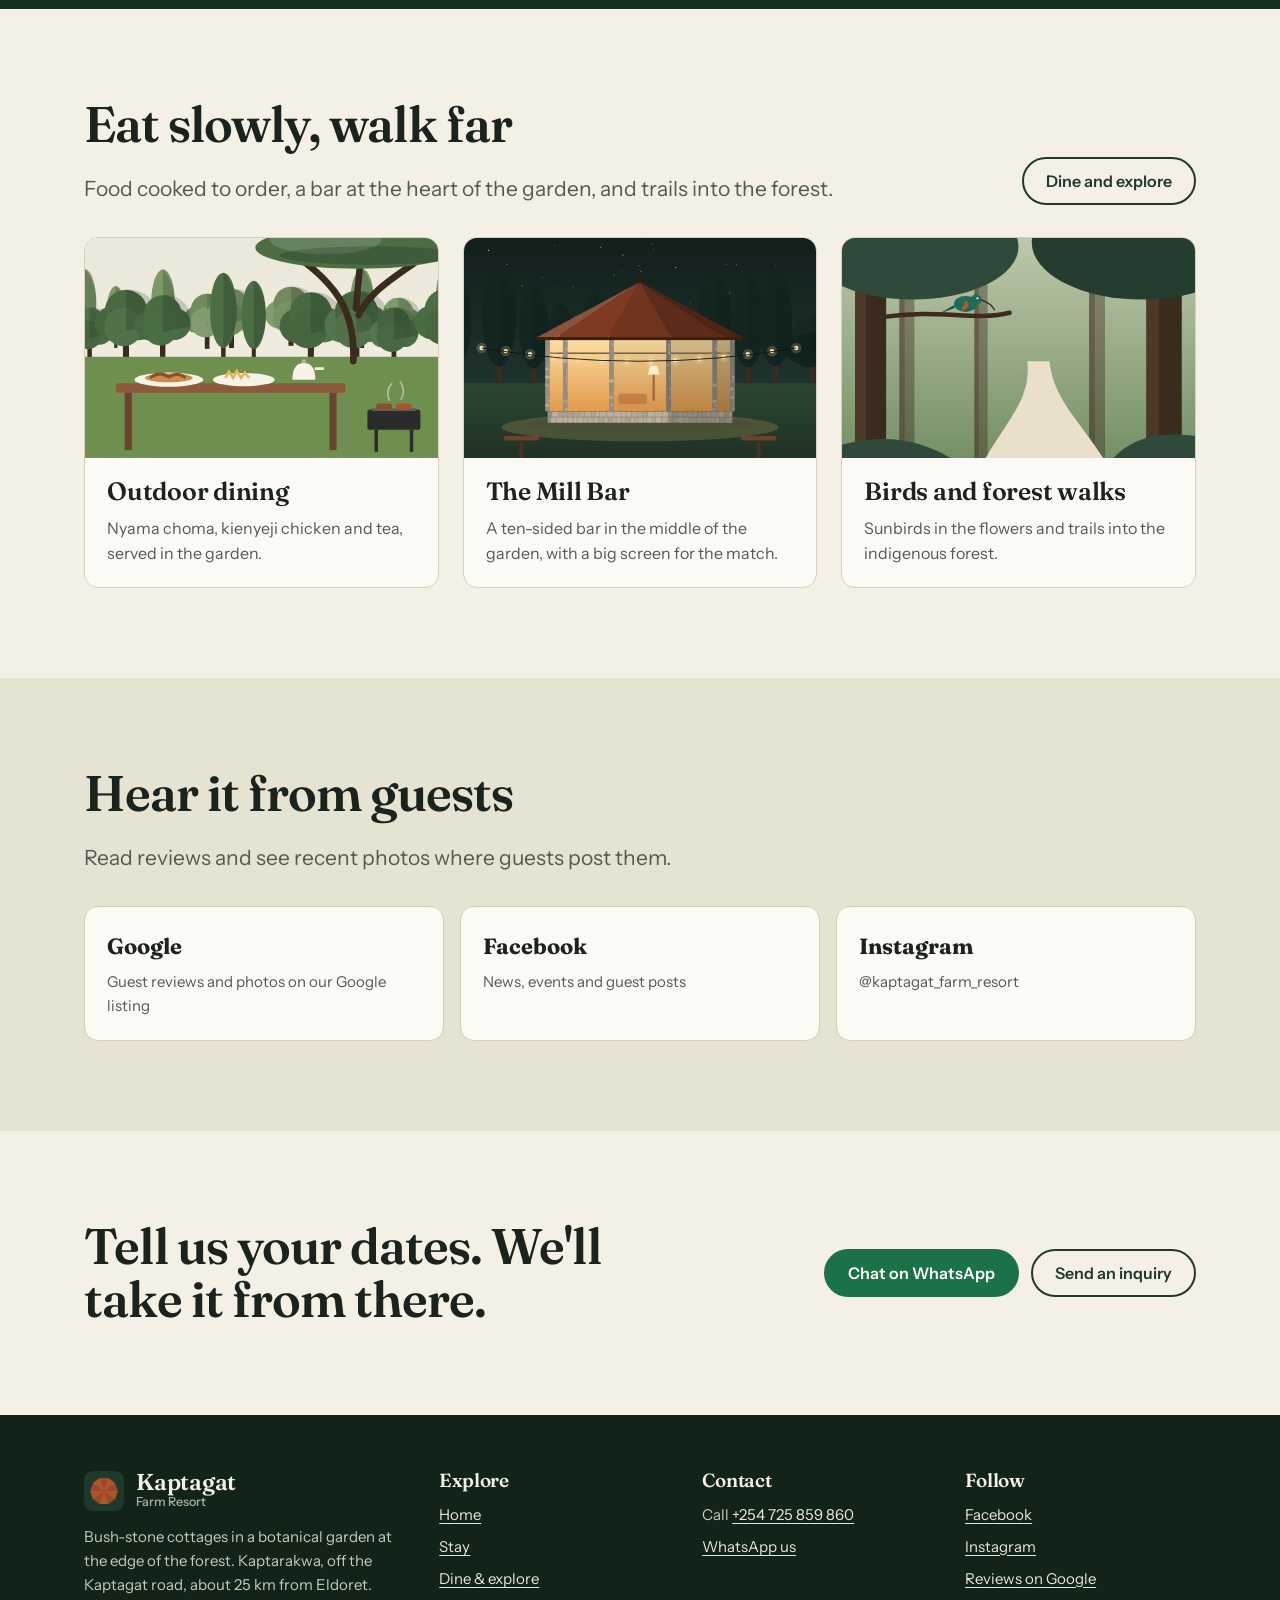
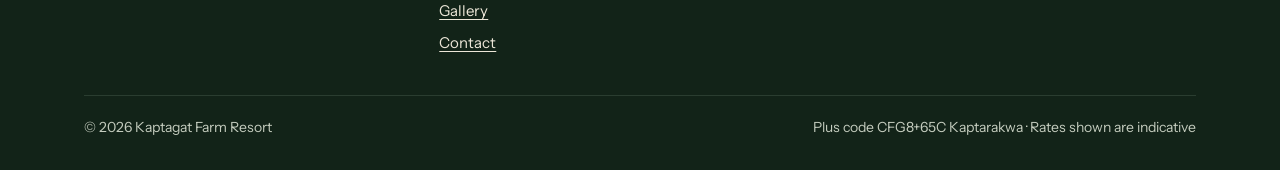
==== commit 096ef5f8: "Redesign site around the resort's real features Decagon bush-stone cottages, pond cottage, Mill Bar," ====
--- a/index.html
+++ b/index.html
@@ -3,71 +3,93 @@
 <head>
 <meta charset="utf-8">
 <meta name="viewport" content="width=device-width, initial-scale=1">
-<title>Kaptagat Farm Resort | Farm stay near Eldoret, Kenya</title>
-<meta name="description" content="Cottages on a working farm in the Kaptagat highlands, 25 km from Eldoret. Farm-to-table meals, forest walks and birdwatching. Book direct in KES or USD.">
+<title>Kaptagat Farm Resort | Garden cottages near Eldoret, Kenya</title>
+<meta name="description" content="Ten-sided bush-stone cottages in a botanical garden at the edge of the forest, 25 km from Eldoret. Restaurant, the Mill Bar, conference hall for 200 and wedding grounds. Book direct.">
 <link rel="canonical" href="https://kaptagatfarmresort.co.ke/">
-<meta name="theme-color" content="#2F4A3A">
+<meta name="theme-color" content="#1F3A2C">
 <meta property="og:type" content="website">
 <meta property="og:site_name" content="Kaptagat Farm Resort">
-<meta property="og:title" content="Kaptagat Farm Resort | Farm stay near Eldoret, Kenya">
-<meta property="og:description" content="Cottages on a working farm in the Kaptagat highlands, 25 km from Eldoret. Farm-to-table meals, forest walks and birdwatching. Book direct in KES or USD.">
+<meta property="og:title" content="Kaptagat Farm Resort | Garden cottages near Eldoret, Kenya">
+<meta property="og:description" content="Ten-sided bush-stone cottages in a botanical garden at the edge of the forest, 25 km from Eldoret. Restaurant, the Mill Bar, conference hall for 200 and wedding grounds. Book direct.">
 <meta property="og:url" content="https://kaptagatfarmresort.co.ke/">
 <meta property="og:image" content="https://kaptagatfarmresort.co.ke/img/og-image.jpg">
 <meta name="twitter:card" content="summary_large_image">
 <link rel="icon" href="img/favicon.svg" type="image/svg+xml">
 <link rel="preconnect" href="https://fonts.googleapis.com">
 <link rel="preconnect" href="https://fonts.gstatic.com" crossorigin>
-<link rel="stylesheet" href="https://fonts.googleapis.com/css2?family=Cormorant+Garamond:wght@500;600;700&family=Inter:wght@400;500;600&display=swap">
+<link rel="stylesheet" href="https://fonts.googleapis.com/css2?family=Fraunces:opsz,wght@9..144,500;9..144,600&amp;family=Instrument+Sans:wght@400;500;600;700&amp;display=swap">
 <link rel="stylesheet" href="css/style.css">
 <script type="application/ld+json">{
  "@context": "https://schema.org",
- "@type": "LodgingBusiness",
+ "@type": "Hotel",
  "name": "Kaptagat Farm Resort",
- "description": "Farm-stay and eco-resort in the Kaptagat highlands near Eldoret, Kenya.",
+ "description": "Bush-stone decagon cottages in a botanical garden at the edge of the forest near Eldoret, Kenya. Restaurant, the Mill Bar, conference hall and event grounds.",
  "url": "https://kaptagatfarmresort.co.ke",
- "telephone": "+254700000000",
- "email": "stay@kaptagatfarmresort.co.ke",
- "priceRange": "KES 9,500 \u2013 18,000",
+ "telephone": "+254725859860",
+ "starRating": {
+  "@type": "Rating",
+  "ratingValue": "3"
+ },
  "address": {
   "@type": "PostalAddress",
-  "addressLocality": "Kaptagat",
+  "streetAddress": "CFG8+65C Kaptarakwa",
+  "addressLocality": "Eldoret",
   "addressRegion": "Uasin Gishu",
   "addressCountry": "KE"
  },
+ "geo": {
+  "@type": "GeoCoordinates",
+  "latitude": 0.4256,
+  "longitude": 35.4654
+ },
+ "checkinTime": "14:00",
+ "checkoutTime": "10:00",
+ "sameAs": [
+  "https://www.facebook.com/Kaptagatfarmresort/",
+  "https://www.instagram.com/kaptagat_farm_resort/"
+ ],
  "amenityFeature": [
   {
    "@type": "LocationFeatureSpecification",
+   "name": "Free parking",
+   "value": true
+  },
+  {
+   "@type": "LocationFeatureSpecification",
+   "name": "Restaurant",
+   "value": true
+  },
+  {
+   "@type": "LocationFeatureSpecification",
+   "name": "Bar",
+   "value": true
+  },
+  {
+   "@type": "LocationFeatureSpecification",
+   "name": "Room service",
+   "value": true
+  },
+  {
+   "@type": "LocationFeatureSpecification",
    "name": "Free Wi-Fi",
    "value": true
   },
   {
    "@type": "LocationFeatureSpecification",
-   "name": "Restaurant",
-   "value": true
-  },
-  {
-   "@type": "LocationFeatureSpecification",
-   "name": "Free parking",
-   "value": true
-  },
-  {
-   "@type": "LocationFeatureSpecification",
-   "name": "Nature trails",
+   "name": "Conference facilities",
    "value": true
   }
- ],
- "checkinTime": "14:00",
- "checkoutTime": "10:00"
+ ]
 }</script>
 </head>
 <body>
 <a class="skip" href="#main">Skip to content</a>
 <header class="site-head">
   <div class="wrap head-in">
-    <a class="brand" href="index.html" aria-label="Kaptagat Farm Resort, home"><svg viewBox="0 0 64 64" aria-hidden="true"><rect width="64" height="64" rx="14" fill="#2F4A3A"/><path d="M8 46 C20 34 30 40 40 30 C46 24 52 26 56 22 L56 56 L8 56Z" fill="#6E8B5E"/><path d="M18 34 L32 22 L46 34Z" fill="#B8653F"/><circle cx="46" cy="16" r="6" fill="#F6C98F"/></svg><span>Kaptagat<small>Farm Resort</small></span></a>
+    <a class="brand" href="index.html" aria-label="Kaptagat Farm Resort, home"><svg viewBox="0 0 64 64" aria-hidden="true"><rect width="64" height="64" rx="14" fill="#1F3A2C"/><polygon points="54.0,32.0 49.8,44.9 38.8,52.9 25.2,52.9 14.2,44.9 10.0,32.0 14.2,19.1 25.2,11.1 38.8,11.1 49.8,19.1" fill="#B4552F"/><path d="M32 32 L49.8 44.9 L38.8 52.9Z" fill="#000" opacity=".14"/><path d="M32 32 L25.2 52.9 L14.2 44.9Z" fill="#000" opacity=".14"/><path d="M32 32 L10.0 32.0 L14.2 19.1Z" fill="#000" opacity=".14"/><path d="M32 32 L25.2 11.1 L38.8 11.1Z" fill="#000" opacity=".14"/><path d="M32 32 L49.8 19.1 L54.0 32.0Z" fill="#000" opacity=".14"/></svg><span>Kaptagat<small>Farm Resort</small></span></a>
     <button class="menu-btn" type="button" aria-expanded="false" aria-controls="nav">Menu</button>
     <nav id="nav" aria-label="Main">
-      <a href="index.html">Home</a><a href="accommodations.html">Rooms</a><a href="experiences.html">Farm &amp; experiences</a><a href="gallery.html">Gallery</a><a href="contact.html">Contact</a>
+      <a href="index.html">Home</a><a href="accommodations.html">Stay</a><a href="experiences.html">Dine &amp; explore</a><a href="gallery.html">Gallery</a><a href="contact.html">Contact</a>
       <a class="btn btn-sm" href="contact.html">Book your stay</a>
     </nav>
   </div>
@@ -75,107 +97,142 @@
 <main id="main">
 
 <section class="hero" aria-labelledby="h-hero">
-  <img class="scene" src="img/landscape.svg" alt="" width="1600" height="900" fetchpriority="high">
-  <div class="wrap">
-    <h1 id="h-hero">A working farm in the Kaptagat highlands</h1>
-    <p class="lede">Cottages among cypress and indigenous forest, about 2,400 m above sea level and 35 minutes from Eldoret. Wake to birdsong, eat what the farm grows, and walk straight into the forest.</p>
-    <div class="hero-cta"><a class="btn" href="#booking">Check dates</a><a class="btn ghost" href="accommodations.html">See the rooms</a></div>
-  </div>
-</section>
-
+  <img class="scene" src="img/hero.svg" alt="" width="1600" height="900" fetchpriority="high">
+  <div class="wrap">
+    <h1 id="h-hero">A garden stay at the edge of the Kaptagat forest</h1>
+    <p class="lede">Ten-sided bush-stone cottages with windows from floor to roof, ponds ringed with papyrus, and birdsong all day. About 25 km from Eldoret.</p>
+    <div class="acts"><a class="btn" href="#booking">Check dates</a><a class="btn ghost" href="accommodations.html">See the cottages</a></div>
+  </div>
+</section>
 <section class="booking" id="booking" aria-labelledby="h-book">
   <div class="wrap">
     <h2 id="h-book" class="sr">Check availability</h2>
     <form id="booking-form" novalidate>
       <div class="field"><label for="bk-in">Check-in</label><input id="bk-in" type="date" required><div class="err" id="bk-in-err" aria-live="polite"></div></div>
       <div class="field"><label for="bk-out">Check-out</label><input id="bk-out" type="date" required><div class="err" id="bk-out-err" aria-live="polite"></div></div>
-      <div class="field"><label for="bk-guests">Guests</label><select id="bk-guests"><option>1</option><option selected>2</option><option>3</option><option>4</option><option>5</option></select><div class="err" id="bk-guests-err" aria-live="polite"></div></div>
-      <div class="field"><label for="bk-room">Room</label><select id="bk-room"><option value="garden">Garden Room</option><option value="suite">Farmhouse Suite</option><option value="cottage">Family Cottage</option></select><div class="err"></div></div>
-      <div class="field"><button class="btn" type="submit">Check availability</button><div class="err"></div></div>
+      <div class="field"><label for="bk-room">Stay</label><select id="bk-room"><option value="cottage">Decagon Cottage</option><option value="pond">Pond Cottage</option><option value="standard">Standard Room</option><option value="cabin">Deluxe Cabin</option><option value="villa">Garden Villa</option><option value="dorm">Dormitory</option></select></div>
+      <div class="field"><label for="bk-guests">Guests</label><input id="bk-guests" type="number" inputmode="numeric" min="1" max="40" value="2"><div class="err" id="bk-guests-err" aria-live="polite"></div></div>
+      <div class="field go"><button class="btn" type="submit">Check availability</button></div>
     </form>
     <div class="quote" id="quote" tabindex="-1" aria-live="polite">
       <div><span class="sr">Estimated total:</span><strong id="q-total"></strong><span id="q-detail"></span>
-        <p class="sample" style="margin:6px 0 0">Send your dates and we confirm availability within a few hours. No payment needed to ask.</p></div>
-      <div class="acts"><a class="btn wa" id="q-wa" href="#">Send on WhatsApp</a><a class="btn ghost" id="q-mail" href="#">Email us</a></div>
-    </div>
-  </div>
-</section>
-
-<section class="band" aria-labelledby="h-why">
-  <div class="wrap">
-    <h2 id="h-why">Slow days on the farm</h2>
-    <p class="lede">Kaptagat is cool, green and quiet: a place for long breakfasts, muddy boots and nights by the fire.</p>
-    <div class="values">
-      <div><h3>Farm to table</h3><p>Milk, eggs, vegetables and honey from the farm, cooked the day they are picked.</p></div>
-      <div><h3>Forest on the doorstep</h3><p>Trails lead from the gate into the Kaptagat forest, home to colobus monkeys and over 200 bird species.</p></div>
-      <div><h3>Cool highland air</h3><p>Crisp mornings and fireplace evenings, the climate that draws Kenya's champion runners here to train.</p></div>
-      <div><h3>Kenyan hospitality</h3><p>A small team who know every guest by name, plan your days and pack your picnic.</p></div>
-    </div>
-  </div>
-</section>
-
-<section class="band sand" aria-labelledby="h-rooms">
-  <div class="wrap">
-    <div class="sec-head"><div><h2 id="h-rooms">Rooms and cottages</h2><p class="lede">Three ways to stay, all with farm breakfast included.</p></div><div class="cur" role="group" aria-label="Show prices in"><button type="button" data-cur="KES" aria-pressed="true">KES</button><button type="button" data-cur="USD" aria-pressed="false">USD</button></div></div>
-    <div class="rooms"><article class="room" id="garden">
-  <img src="img/room.svg" alt="Garden Room: illustration standing in for a room photo" width="800" height="600" loading="lazy">
+        <p class="note" style="margin:6px 0 0">Send your dates and we confirm availability and the final price. Nothing to pay to ask.</p></div>
+      <div class="acts"><a class="btn wa" id="q-wa" href="#">Send on WhatsApp</a><a class="btn ghost" id="q-mail" href="#" data-needs-email>Email us</a></div>
+    </div>
+    <ul class="facts" aria-label="At a glance">
+      <li>3-star hotel</li><li>Check-in from 2 pm</li><li>Restaurant and the Mill Bar</li><li>Room service</li>
+      <li>Free secure parking</li><li>Wi-Fi</li><li>Conference hall for 200</li><li>30 min from Eldoret airport</li>
+    </ul>
+  </div>
+</section>
+
+<section class="band" aria-labelledby="h-sig">
+  <div class="wrap sig">
+    <div class="deca-frame"><img src="img/cottage.svg" alt="Illustration of a decagon cottage at dusk with its windows lit" width="800" height="600" loading="lazy"></div>
+    <div>
+      <h2 id="h-sig">Ten walls of stone and glass</h2>
+      <p class="lede">Our cottages are built in local bush stone on a ten-sided plan. Glass runs from the floor to the roof frame, so you wake up inside the garden.</p>
+      <ul class="points">
+        <li><span class="ico" aria-hidden="true">360</span><span><b>Views on every side</b><span>Full-height windows look out on hedged gardens, ponds and the forest line.</span></span></li>
+        <li><span class="ico" aria-hidden="true">1</span><span><b>Each cottage stands alone</b><span>Set apart along garden paths for privacy, with one built on its own pond.</span></span></li>
+        <li><span class="ico" aria-hidden="true">2.5k</span><span><b>Cool highland air</b><span>Kaptagat sits about 2,500 m up, so mornings are crisp and evenings call for a jumper.</span></span></li>
+      </ul>
+      <a class="btn" href="accommodations.html">Choose your stay</a>
+    </div>
+  </div>
+</section>
+
+<section class="band" style="padding-top:0" aria-labelledby="h-rooms">
+  <div class="wrap">
+    <div class="sec-head"><div><h2 id="h-rooms">Where you'll sleep</h2><p class="lede">From simple garden rooms to a cottage on the water.</p></div><div class="cur" role="group" aria-label="Show prices in"><button type="button" data-cur="KES" aria-pressed="true">KES</button><button type="button" data-cur="USD" aria-pressed="false">USD</button></div></div>
+    <div class="rooms"><article class="room" id="cottage">
+  <img src="img/cottage.svg" alt="Decagon Cottage: illustration in place of a photo" width="800" height="600" loading="lazy">
+  <div class="cap" aria-label="Sleeps 2">2<small>guests</small></div>
   <div class="room-body">
-    <h3>Garden Room</h3>
-    <div class="meta"><span>Sleeps 2</span><span>Queen bed</span><span>28 m²</span></div>
-    <p>A quiet room opening onto the kitchen garden, with a private veranda for morning tea.</p>
-    <ul class="amen"><li>Garden veranda</li><li>Hot shower</li><li>Wi-Fi</li><li>Farm breakfast</li><li>Tea &amp; coffee</li></ul>
-    <div class="price"><div><b data-kes="9500">KES 9,500</b><br><span data-alt></span></div>
+    <h3>Decagon Cottage</h3>
+    <p>A free-standing ten-sided cottage in bush stone, glazed from floor to roof frame, so the garden surrounds you on every side.</p>
+    <ul class="amen"><li>Garden views all round</li><li>Private bathroom</li><li>Hot shower</li><li>Wi-Fi</li></ul>
+    <div class="price"><div><b data-kes="7700" data-unit="per night">KES 7,700</b><small data-alt></small></div>
       <a class="btn btn-sm" href="contact.html">Enquire</a></div>
-    
-  </div>
-</article><article class="room" id="suite">
-  <img src="img/room.svg" alt="Farmhouse Suite: illustration standing in for a room photo" width="800" height="600" loading="lazy">
+  </div>
+</article><article class="room" id="pond">
+  <img src="img/pond-cottage.svg" alt="Pond Cottage: illustration in place of a photo" width="800" height="600" loading="lazy">
+  <div class="cap" aria-label="Sleeps 2">2<small>guests</small></div>
   <div class="room-body">
-    <h3>Farmhouse Suite</h3>
-    <div class="meta"><span>Sleeps 2</span><span>King bed</span><span>40 m²</span></div>
-    <p>The original farmhouse wing: high ceilings, a fireplace for cool highland nights and a deep bathtub.</p>
-    <ul class="amen"><li>Fireplace</li><li>Bathtub</li><li>Forest view</li><li>Wi-Fi</li><li>Farm breakfast</li></ul>
-    <div class="price"><div><b data-kes="13500">KES 13,500</b><br><span data-alt></span></div>
+    <h3>Pond Cottage</h3>
+    <p>Built in the middle of a pond, with papyrus along one bank and a trail around the water. The quietest view in the garden.</p>
+    <ul class="amen"><li>On the water</li><li>Private bathroom</li><li>Hot shower</li><li>Wi-Fi</li></ul>
+    <div class="price"><div><b data-kes="9500" data-unit="per night">KES 9,500</b><small data-alt></small></div>
       <a class="btn btn-sm" href="contact.html">Enquire</a></div>
-    
-  </div>
-</article><article class="room" id="cottage">
-  <img src="img/room.svg" alt="Family Cottage: illustration standing in for a room photo" width="800" height="600" loading="lazy">
+  </div>
+</article><article class="room" id="standard">
+  <img src="img/room.svg" alt="Standard Room: illustration in place of a photo" width="800" height="600" loading="lazy">
+  <div class="cap" aria-label="Sleeps 2">2<small>guests</small></div>
   <div class="room-body">
-    <h3>Family Cottage</h3>
-    <div class="meta"><span>Sleeps up to 5</span><span>King + 3 singles</span><span>65 m²</span></div>
-    <p>A stand-alone cottage at the forest edge with two bedrooms, a lounge and its own fire pit.</p>
-    <ul class="amen"><li>2 bedrooms</li><li>Lounge</li><li>Fire pit</li><li>Kitchenette</li><li>Farm breakfast</li></ul>
-    <div class="price"><div><b data-kes="18000">KES 18,000</b><br><span data-alt></span></div>
+    <h3>Standard Room</h3>
+    <p>Simple, clean rooms in the garden block with twin or double beds, a private bathroom and a shared balcony over the river.</p>
+    <ul class="amen"><li>Twin or double</li><li>Private bathroom</li><li>Hot shower</li><li>Wi-Fi</li></ul>
+    <div class="price"><div><b data-kes="4900" data-unit="per night">KES 4,900</b><small data-alt></small></div>
       <a class="btn btn-sm" href="contact.html">Enquire</a></div>
-    
   </div>
 </article></div>
-    <p class="sample">Sample rates per night for two guests, bed and breakfast. USD is approximate, at the rate set by the resort.</p>
+    <div class="acts" style="margin-top:24px"><a class="btn ghost" href="accommodations.html">All six ways to stay</a></div>
+    <p class="note">Indicative rates. Confirm current prices and what is included when you book.</p>
+  </div>
+</section>
+
+<section class="band tint" id="grounds" aria-labelledby="h-map">
+  <div class="wrap">
+    <div class="sec-head"><div><h2 id="h-map">Find your way around the garden</h2><p class="lede">Paths fan out from the Mill Bar to the cottages, the pond, the picnic terrace and the forest trails.</p></div></div>
+    <div class="mapgrid">
+      <div><svg viewBox="0 0 900 600" role="img" aria-labelledby="map-t" class="estate"><title id="map-t">Illustrated map of the resort grounds, numbered to match the list</title><rect width="900" height="600" fill="#DCE3C4"/><circle cx="-2" cy="22" r="29" fill="#3E6243"/><circle cx="18" cy="15" r="36" fill="#47704A"/><circle cx="51" cy="42" r="39" fill="#335239"/><circle cx="67" cy="53" r="34" fill="#335239"/><circle cx="101" cy="62" r="29" fill="#335239"/><circle cx="123" cy="61" r="31" fill="#47704A"/><circle cx="144" cy="56" r="33" fill="#335239"/><circle cx="161" cy="43" r="32" fill="#335239"/><circle cx="200" cy="42" r="32" fill="#3E6243"/><circle cx="218" cy="69" r="31" fill="#3E6243"/><circle cx="247" cy="53" r="36" fill="#335239"/><circle cx="266" cy="69" r="39" fill="#47704A"/><circle cx="283" cy="17" r="28" fill="#47704A"/><circle cx="317" cy="15" r="32" fill="#3E6243"/><circle cx="330" cy="47" r="31" fill="#3E6243"/><circle cx="360" cy="22" r="37" fill="#3E6243"/><circle cx="386" cy="37" r="34" fill="#3E6243"/><circle cx="406" cy="52" r="39" fill="#3E6243"/><circle cx="436" cy="53" r="37" fill="#3E6243"/><circle cx="458" cy="34" r="27" fill="#3E6243"/><circle cx="477" cy="69" r="32" fill="#3E6243"/><circle cx="510" cy="29" r="33" fill="#3E6243"/><circle cx="534" cy="17" r="38" fill="#3E6243"/><circle cx="555" cy="40" r="26" fill="#3E6243"/><circle cx="573" cy="33" r="31" fill="#335239"/><circle cx="598" cy="59" r="33" fill="#3E6243"/><circle cx="630" cy="65" r="36" fill="#335239"/><circle cx="652" cy="24" r="38" fill="#3E6243"/><circle cx="674" cy="29" r="38" fill="#47704A"/><circle cx="693" cy="56" r="36" fill="#47704A"/><circle cx="716" cy="28" r="37" fill="#3E6243"/><circle cx="750" cy="35" r="39" fill="#3E6243"/><circle cx="768" cy="64" r="38" fill="#335239"/><circle cx="793" cy="66" r="30" fill="#335239"/><circle cx="815" cy="49" r="35" fill="#335239"/><circle cx="838" cy="51" r="38" fill="#47704A"/><circle cx="867" cy="36" r="31" fill="#3E6243"/><circle cx="886" cy="50" r="36" fill="#3E6243"/><circle cx="918" cy="50" r="37" fill="#335239"/><circle cx="939" cy="55" r="38" fill="#3E6243"/><path d="M-10 560 C150 530 300 585 470 555 C640 525 760 575 910 540" stroke="#8DAAA5" stroke-width="28" fill="none"/><path d="M-10 560 C150 530 300 585 470 555 C640 525 760 575 910 540" stroke="#B4CBC6" stroke-width="6" fill="none" stroke-dasharray="20 18"/><path d="M20 0 L20 600" stroke="#C9BEA8" stroke-width="26"/><path d="M30 380 C120 380 160 350 226 350 C300 350 380 300 452 300" stroke="#F4EEE2" stroke-width="12" fill="none" stroke-linecap="round"/><path d="M452 300 C520 300 580 240 640 220 C690 205 720 190 760 200" stroke="#F4EEE2" stroke-width="12" fill="none" stroke-linecap="round"/><path d="M452 300 C480 330 520 350 562 360 C640 380 720 400 800 405" stroke="#F4EEE2" stroke-width="12" fill="none" stroke-linecap="round"/><path d="M452 300 C420 340 380 380 330 410" stroke="#F4EEE2" stroke-width="12" fill="none" stroke-linecap="round"/><path d="M452 300 C500 360 560 420 630 470" stroke="#F4EEE2" stroke-width="12" fill="none" stroke-linecap="round"/><path d="M452 300 C460 230 480 170 500 110 L520 60" stroke="#F4EEE2" stroke-width="12" fill="none" stroke-linecap="round"/><path d="M226 350 C230 300 240 240 250 205" stroke="#F4EEE2" stroke-width="12" fill="none" stroke-linecap="round"/><rect x="44" y="410" width="24" height="44" rx="3" fill="#C9BEA8"/><rect x="74" y="410" width="24" height="44" rx="3" fill="#C9BEA8"/><rect x="104" y="410" width="24" height="44" rx="3" fill="#C9BEA8"/><rect x="134" y="410" width="24" height="44" rx="3" fill="#C9BEA8"/><rect x="150" y="118" width="200" height="30" rx="3" fill="#B8AD9B"/><rect x="150" y="162" width="200" height="30" rx="3" fill="#B8AD9B"/><line x1="150" y1="118" x2="150" y2="148" stroke="#8F8574"/><line x1="150" y1="162" x2="150" y2="192" stroke="#8F8574"/><line x1="175" y1="118" x2="175" y2="148" stroke="#8F8574"/><line x1="175" y1="162" x2="175" y2="192" stroke="#8F8574"/><line x1="200" y1="118" x2="200" y2="148" stroke="#8F8574"/><line x1="200" y1="162" x2="200" y2="192" stroke="#8F8574"/><line x1="225" y1="118" x2="225" y2="148" stroke="#8F8574"/><line x1="225" y1="162" x2="225" y2="192" stroke="#8F8574"/><line x1="250" y1="118" x2="250" y2="148" stroke="#8F8574"/><line x1="250" y1="162" x2="250" y2="192" stroke="#8F8574"/><line x1="275" y1="118" x2="275" y2="148" stroke="#8F8574"/><line x1="275" y1="162" x2="275" y2="192" stroke="#8F8574"/><line x1="300" y1="118" x2="300" y2="148" stroke="#8F8574"/><line x1="300" y1="162" x2="300" y2="192" stroke="#8F8574"/><line x1="325" y1="118" x2="325" y2="148" stroke="#8F8574"/><line x1="325" y1="162" x2="325" y2="192" stroke="#8F8574"/><rect x="190" y="330" width="72" height="40" rx="3" fill="#A44E2C"/><rect x="258" y="246" width="96" height="44" rx="3" fill="#A44E2C"/><circle cx="272" cy="302" r="6" fill="#8A5A3B"/><circle cx="300" cy="306" r="6" fill="#8A5A3B"/><circle cx="328" cy="302" r="6" fill="#8A5A3B"/><polygon points="494.0,300.0 486.0,324.7 465.0,339.9 439.0,339.9 418.0,324.7 410.0,300.0 418.0,275.3 439.0,260.1 465.0,260.1 486.0,275.3" fill="#7E3B22"/><path d="M452 300 L486.0 324.7 L465.0 339.9Z" fill="#000" opacity=".14"/><path d="M452 300 L439.0 339.9 L418.0 324.7Z" fill="#000" opacity=".14"/><path d="M452 300 L410.0 300.0 L418.0 275.3Z" fill="#000" opacity=".14"/><path d="M452 300 L439.0 260.1 L465.0 260.1Z" fill="#000" opacity=".14"/><path d="M452 300 L486.0 275.3 L494.0 300.0Z" fill="#000" opacity=".14"/><polygon points="582.0,170.0 577.8,182.9 566.8,190.9 553.2,190.9 542.2,182.9 538.0,170.0 542.2,157.1 553.2,149.1 566.8,149.1 577.8,157.1" fill="#A44E2C"/><path d="M560 170 L577.8 182.9 L566.8 190.9Z" fill="#000" opacity=".14"/><path d="M560 170 L553.2 190.9 L542.2 182.9Z" fill="#000" opacity=".14"/><path d="M560 170 L538.0 170.0 L542.2 157.1Z" fill="#000" opacity=".14"/><path d="M560 170 L553.2 149.1 L566.8 149.1Z" fill="#000" opacity=".14"/><path d="M560 170 L577.8 157.1 L582.0 170.0Z" fill="#000" opacity=".14"/><polygon points="662.0,222.0 657.8,234.9 646.8,242.9 633.2,242.9 622.2,234.9 618.0,222.0 622.2,209.1 633.2,201.1 646.8,201.1 657.8,209.1" fill="#A44E2C"/><path d="M640 222 L657.8 234.9 L646.8 242.9Z" fill="#000" opacity=".14"/><path d="M640 222 L633.2 242.9 L622.2 234.9Z" fill="#000" opacity=".14"/><path d="M640 222 L618.0 222.0 L622.2 209.1Z" fill="#000" opacity=".14"/><path d="M640 222 L633.2 201.1 L646.8 201.1Z" fill="#000" opacity=".14"/><path d="M640 222 L657.8 209.1 L662.0 222.0Z" fill="#000" opacity=".14"/><polygon points="744.0,172.0 739.8,184.9 728.8,192.9 715.2,192.9 704.2,184.9 700.0,172.0 704.2,159.1 715.2,151.1 728.8,151.1 739.8,159.1" fill="#A44E2C"/><path d="M722 172 L739.8 184.9 L728.8 192.9Z" fill="#000" opacity=".14"/><path d="M722 172 L715.2 192.9 L704.2 184.9Z" fill="#000" opacity=".14"/><path d="M722 172 L700.0 172.0 L704.2 159.1Z" fill="#000" opacity=".14"/><path d="M722 172 L715.2 151.1 L728.8 151.1Z" fill="#000" opacity=".14"/><path d="M722 172 L739.8 159.1 L744.0 172.0Z" fill="#000" opacity=".14"/><polygon points="814.0,248.0 809.8,260.9 798.8,268.9 785.2,268.9 774.2,260.9 770.0,248.0 774.2,235.1 785.2,227.1 798.8,227.1 809.8,235.1" fill="#A44E2C"/><path d="M792 248 L809.8 260.9 L798.8 268.9Z" fill="#000" opacity=".14"/><path d="M792 248 L785.2 268.9 L774.2 260.9Z" fill="#000" opacity=".14"/><path d="M792 248 L770.0 248.0 L774.2 235.1Z" fill="#000" opacity=".14"/><path d="M792 248 L785.2 227.1 L798.8 227.1Z" fill="#000" opacity=".14"/><path d="M792 248 L809.8 235.1 L814.0 248.0Z" fill="#000" opacity=".14"/><polygon points="600.0,360.0 592.7,382.3 573.7,396.1 550.3,396.1 531.3,382.3 524.0,360.0 531.3,337.7 550.3,323.9 573.7,323.9 592.7,337.7" fill="#B8AD9B"/><polygon points="592.0,360.0 586.3,377.6 571.3,388.5 552.7,388.5 537.7,377.6 532.0,360.0 537.7,342.4 552.7,331.5 571.3,331.5 586.3,342.4" fill="#8C4024"/><path d="M562 360 L586.3 377.6 L571.3 388.5Z" fill="#000" opacity=".14"/><path d="M562 360 L552.7 388.5 L537.7 377.6Z" fill="#000" opacity=".14"/><path d="M562 360 L532.0 360.0 L537.7 342.4Z" fill="#000" opacity=".14"/><path d="M562 360 L552.7 331.5 L571.3 331.5Z" fill="#000" opacity=".14"/><path d="M562 360 L586.3 342.4 L592.0 360.0Z" fill="#000" opacity=".14"/><path d="M210 430 C220 380 300 370 360 385 C410 398 400 470 350 482 C290 496 205 480 210 430Z" fill="#9FBDB8"/><circle cx="229" cy="460" r="3" fill="#6E8F4E"/><circle cx="238" cy="400" r="3" fill="#6E8F4E"/><circle cx="233" cy="414" r="3" fill="#6E8F4E"/><circle cx="233" cy="466" r="3" fill="#6E8F4E"/><circle cx="249" cy="469" r="3" fill="#6E8F4E"/><circle cx="233" cy="456" r="3" fill="#6E8F4E"/><circle cx="248" cy="418" r="3" fill="#6E8F4E"/><circle cx="245" cy="429" r="3" fill="#6E8F4E"/><circle cx="235" cy="444" r="3" fill="#6E8F4E"/><circle cx="242" cy="458" r="3" fill="#6E8F4E"/><circle cx="236" cy="420" r="3" fill="#6E8F4E"/><circle cx="241" cy="470" r="3" fill="#6E8F4E"/><circle cx="243" cy="405" r="3" fill="#6E8F4E"/><circle cx="216" cy="404" r="3" fill="#6E8F4E"/><circle cx="225" cy="468" r="3" fill="#6E8F4E"/><circle cx="237" cy="450" r="3" fill="#6E8F4E"/><circle cx="235" cy="414" r="3" fill="#6E8F4E"/><circle cx="219" cy="460" r="3" fill="#6E8F4E"/><circle cx="229" cy="455" r="3" fill="#6E8F4E"/><circle cx="224" cy="423" r="3" fill="#6E8F4E"/><circle cx="246" cy="463" r="3" fill="#6E8F4E"/><circle cx="245" cy="449" r="3" fill="#6E8F4E"/><circle cx="229" cy="439" r="3" fill="#6E8F4E"/><circle cx="240" cy="425" r="3" fill="#6E8F4E"/><circle cx="222" cy="432" r="3" fill="#6E8F4E"/><circle cx="245" cy="449" r="3" fill="#6E8F4E"/><polygon points="330.0,432.0 326.2,443.8 316.2,451.0 303.8,451.0 293.8,443.8 290.0,432.0 293.8,420.2 303.8,413.0 316.2,413.0 326.2,420.2" fill="#A44E2C"/><path d="M310 432 L326.2 443.8 L316.2 451.0Z" fill="#000" opacity=".14"/><path d="M310 432 L303.8 451.0 L293.8 443.8Z" fill="#000" opacity=".14"/><path d="M310 432 L290.0 432.0 L293.8 420.2Z" fill="#000" opacity=".14"/><path d="M310 432 L303.8 413.0 L316.2 413.0Z" fill="#000" opacity=".14"/><path d="M310 432 L326.2 420.2 L330.0 432.0Z" fill="#000" opacity=".14"/><circle cx="590" cy="470" r="30" fill="#557A46" opacity=".9"/><circle cx="584" cy="464" r="16" fill="#6E8F4E"/><circle cx="680" cy="500" r="30" fill="#557A46" opacity=".9"/><circle cx="674" cy="494" r="16" fill="#6E8F4E"/><circle cx="520" cy="495" r="22" fill="#557A46" opacity=".9"/><circle cx="514" cy="489" r="12" fill="#6E8F4E"/><circle cx="760" cy="372" r="11" fill="#C9A45E"/><circle cx="760" cy="372" r="4" fill="#A9853F"/><circle cx="758" cy="408" r="11" fill="#C9A45E"/><circle cx="758" cy="408" r="4" fill="#A9853F"/><circle cx="772" cy="442" r="11" fill="#C9A45E"/><circle cx="772" cy="442" r="4" fill="#A9853F"/><circle cx="828" cy="442" r="11" fill="#C9A45E"/><circle cx="828" cy="442" r="4" fill="#A9853F"/><circle cx="842" cy="408" r="11" fill="#C9A45E"/><circle cx="842" cy="408" r="4" fill="#A9853F"/><circle cx="840" cy="372" r="11" fill="#C9A45E"/><circle cx="840" cy="372" r="4" fill="#A9853F"/><g transform="translate(860 120)"><path d="M0 -22 L8 6 L0 0 L-8 6Z" fill="#1F3A2C"/><text x="0" y="22" text-anchor="middle" font-size="14" font-family="Instrument Sans,system-ui,sans-serif" fill="#1F3A2C" font-weight="600">N</text></g><g class="pin" data-pin="1"><circle cx="62" cy="340" r="15" fill="#FBF8F1" stroke="#1F3A2C" stroke-width="2"/><text x="62" y="345" text-anchor="middle" font-size="14" font-weight="700" font-family="Instrument Sans,system-ui,sans-serif" fill="#1F3A2C">1</text></g><g class="pin" data-pin="2"><circle cx="226" cy="308" r="15" fill="#FBF8F1" stroke="#1F3A2C" stroke-width="2"/><text x="226" y="313" text-anchor="middle" font-size="14" font-weight="700" font-family="Instrument Sans,system-ui,sans-serif" fill="#1F3A2C">2</text></g><g class="pin" data-pin="3"><circle cx="452" cy="236" r="15" fill="#FBF8F1" stroke="#1F3A2C" stroke-width="2"/><text x="452" y="241" text-anchor="middle" font-size="14" font-weight="700" font-family="Instrument Sans,system-ui,sans-serif" fill="#1F3A2C">3</text></g><g class="pin" data-pin="4"><circle cx="305" cy="226" r="15" fill="#FBF8F1" stroke="#1F3A2C" stroke-width="2"/><text x="305" y="231" text-anchor="middle" font-size="14" font-weight="700" font-family="Instrument Sans,system-ui,sans-serif" fill="#1F3A2C">4</text></g><g class="pin" data-pin="5"><circle cx="682" cy="126" r="15" fill="#FBF8F1" stroke="#1F3A2C" stroke-width="2"/><text x="682" y="131" text-anchor="middle" font-size="14" font-weight="700" font-family="Instrument Sans,system-ui,sans-serif" fill="#1F3A2C">5</text></g><g class="pin" data-pin="6"><circle cx="412" cy="432" r="15" fill="#FBF8F1" stroke="#1F3A2C" stroke-width="2"/><text x="412" y="437" text-anchor="middle" font-size="14" font-weight="700" font-family="Instrument Sans,system-ui,sans-serif" fill="#1F3A2C">6</text></g><g class="pin" data-pin="7"><circle cx="636" cy="438" r="15" fill="#FBF8F1" stroke="#1F3A2C" stroke-width="2"/><text x="636" y="443" text-anchor="middle" font-size="14" font-weight="700" font-family="Instrument Sans,system-ui,sans-serif" fill="#1F3A2C">7</text></g><g class="pin" data-pin="8"><circle cx="800" cy="410" r="15" fill="#FBF8F1" stroke="#1F3A2C" stroke-width="2"/><text x="800" y="415" text-anchor="middle" font-size="14" font-weight="700" font-family="Instrument Sans,system-ui,sans-serif" fill="#1F3A2C">8</text></g><g class="pin" data-pin="9"><circle cx="562" cy="308" r="15" fill="#FBF8F1" stroke="#1F3A2C" stroke-width="2"/><text x="562" y="313" text-anchor="middle" font-size="14" font-weight="700" font-family="Instrument Sans,system-ui,sans-serif" fill="#1F3A2C">9</text></g><g class="pin" data-pin="10"><circle cx="372" cy="134" r="15" fill="#FBF8F1" stroke="#1F3A2C" stroke-width="2"/><text x="372" y="139" text-anchor="middle" font-size="14" font-weight="700" font-family="Instrument Sans,system-ui,sans-serif" fill="#1F3A2C">10</text></g><g class="pin" data-pin="11"><circle cx="524" cy="54" r="15" fill="#FBF8F1" stroke="#1F3A2C" stroke-width="2"/><text x="524" y="59" text-anchor="middle" font-size="14" font-weight="700" font-family="Instrument Sans,system-ui,sans-serif" fill="#1F3A2C">11</text></g></svg><p class="note">Illustrated map, not to scale.</p></div>
+      <ol class="legend"><li data-pin="1" tabindex="0"><span>1</span><span><b>Gate and parking</b><small>Secure parking inside the gate</small></span></li><li data-pin="2" tabindex="0"><span>2</span><span><b>Reception</b><small>Check-in from 2:00 pm</small></span></li><li data-pin="3" tabindex="0"><span>3</span><span><b>The Mill Bar</b><small>Ten-sided bar at the heart of the garden</small></span></li><li data-pin="4" tabindex="0"><span>4</span><span><b>Restaurant and outdoor dining</b><small>Meals cooked to order</small></span></li><li data-pin="5" tabindex="0"><span>5</span><span><b>Decagon cottages</b><small>Bush stone with full-height windows</small></span></li><li data-pin="6" tabindex="0"><span>6</span><span><b>Pond cottage</b><small>A cottage on its own pond</small></span></li><li data-pin="7" tabindex="0"><span>7</span><span><b>Picnic terrace</b><small>Acacia shade above the river</small></span></li><li data-pin="8" tabindex="0"><span>8</span><span><b>Bandas</b><small>Six bush-stone bandas for events and private dining</small></span></li><li data-pin="9" tabindex="0"><span>9</span><span><b>Conference hall</b><small>Two-storey decagon, up to 200 guests</small></span></li><li data-pin="10" tabindex="0"><span>10</span><span><b>Standard rooms</b><small>Twin and double rooms, seminar block</small></span></li><li data-pin="11" tabindex="0"><span>11</span><span><b>Forest trails</b><small>Into the indigenous forest</small></span></li></ol>
+    </div>
+  </div>
+</section>
+
+<section class="band dark" aria-labelledby="h-ev">
+  <div class="wrap events">
+    <div>
+      <div class="big" aria-hidden="true">200</div>
+      <h2 id="h-ev">Guests in the conference hall, and room to celebrate outside</h2>
+      <p class="lede">Meetings in a two-storey decagon hall, weddings on the garden lawns and private dinners in the bandas.</p>
+      <div class="acts"><a class="btn" href="contact.html">Plan an event</a><a class="btn ghost" href="experiences.html#events">What we host</a></div>
+    </div>
+    <ul class="ev-list">
+      <li><b>Conferences and seminars</b><span>Hall for up to 200, plus a seminar block with river views.</span></li>
+      <li><b>Weddings and parties</b><span>Garden ceremonies and receptions among the hedges and acacias.</span></li>
+      <li><b>Team building</b><span>Open lawns, trails and picnic areas for a day out of the office.</span></li>
+      <li><b>Training camps</b><span>Dormitories for clubs and athletes who come to Kaptagat to train at altitude.</span></li>
+    </ul>
   </div>
 </section>
 
 <section class="band" aria-labelledby="h-do">
   <div class="wrap">
-    <div class="sec-head"><h2 id="h-do">What to do here</h2><a class="btn ghost" href="experiences.html">All experiences</a></div>
-    <div class="highlights">
-      <a href="experiences.html#dining"><img src="img/dining.svg" alt="Illustration of a farm breakfast spread" width="800" height="600" loading="lazy"><div><h3>Farm-to-table dining</h3><p>Breakfasts and slow dinners made from what the farm grows.</p></div></a>
-      <a href="experiences.html#forest"><img src="img/nature.svg" alt="Illustration of a forest trail with a sunbird" width="800" height="600" loading="lazy"><div><h3>Forest walks and birding</h3><p>Guided morning walks into the Kaptagat forest.</p></div></a>
-      <a href="experiences.html#teams"><img src="img/landscape.svg" alt="Illustration of the resort grounds and hills" width="1600" height="900" loading="lazy"><div><h3>Team retreats</h3><p>Day and overnight packages for groups up to 40.</p></div></a>
-    </div>
-  </div>
-</section>
-
-<!-- Guest reviews: add real reviews (e.g. from Google or TripAdvisor) with the guest's permission, then uncomment.
-<section class="band sand" aria-labelledby="h-rev"><div class="wrap"><h2 id="h-rev">What guests say</h2>
-  <div class="highlights">
-    <blockquote class="exp"><p>Real review text</p><footer>Guest name, month year · Source</footer></blockquote>
-  </div></div></section>
--->
-
-<section class="band forest" aria-labelledby="h-cta">
+    <div class="sec-head"><div><h2 id="h-do">Eat slowly, walk far</h2><p class="lede">Food cooked to order, a bar at the heart of the garden, and trails into the forest.</p></div><a class="btn ghost" href="experiences.html">Dine and explore</a></div>
+    <div class="exp-grid">
+      <a class="exp" href="experiences.html#dining" style="text-decoration:none;color:inherit"><img src="img/dining.svg" alt="Illustration of outdoor dining under an acacia" width="800" height="600" loading="lazy"><div><h3>Outdoor dining</h3><p>Nyama choma, kienyeji chicken and tea, served in the garden.</p></div></a>
+      <a class="exp" href="experiences.html#millbar" style="text-decoration:none;color:inherit"><img src="img/millbar.svg" alt="Illustration of the Mill Bar at night" width="800" height="600" loading="lazy"><div><h3>The Mill Bar</h3><p>A ten-sided bar in the middle of the garden, with a big screen for the match.</p></div></a>
+      <a class="exp" href="experiences.html#nature" style="text-decoration:none;color:inherit"><img src="img/forest.svg" alt="Illustration of a forest trail with a sunbird" width="800" height="600" loading="lazy"><div><h3>Birds and forest walks</h3><p>Sunbirds in the flowers and trails into the indigenous forest.</p></div></a>
+    </div>
+  </div>
+</section>
+
+<section class="band tint" aria-labelledby="h-rev">
+  <div class="wrap">
+    <div class="sec-head"><div><h2 id="h-rev">Hear it from guests</h2><p class="lede">Read reviews and see recent photos where guests post them.</p></div></div>
+    <div class="social">
+      <a href="https://www.google.co.ke/travel/hotels/entity/CgoIy7v0kISag-1pEAE"><b>Google</b><span>Guest reviews and photos on our Google listing</span></a>
+      <a href="https://www.facebook.com/Kaptagatfarmresort/"><b>Facebook</b><span>News, events and guest posts</span></a>
+      <a href="https://www.instagram.com/kaptagat_farm_resort/"><b>Instagram</b><span>@kaptagat_farm_resort</span></a>
+    </div>
+  </div>
+</section>
+
+<section class="band" aria-labelledby="h-cta">
   <div class="wrap cta">
-    <h2 id="h-cta">Tell us your dates. We'll do the rest.</h2>
+    <h2 id="h-cta">Tell us your dates. We'll take it from there.</h2>
     <div class="acts"><a class="btn wa" data-wa="" href="#">Chat on WhatsApp</a><a class="btn ghost" href="contact.html">Send an inquiry</a></div>
   </div>
 </section>
@@ -184,22 +241,22 @@
   <div class="wrap">
     <div class="foot-grid">
       <div>
-        <a class="brand" href="index.html" style="color:#F6F1E7"><svg viewBox="0 0 64 64" aria-hidden="true"><rect width="64" height="64" rx="14" fill="#2F4A3A"/><path d="M8 46 C20 34 30 40 40 30 C46 24 52 26 56 22 L56 56 L8 56Z" fill="#6E8B5E"/><path d="M18 34 L32 22 L46 34Z" fill="#B8653F"/><circle cx="46" cy="16" r="6" fill="#F6C98F"/></svg><span>Kaptagat<small style="color:#AEB8AA">Farm Resort</small></span></a>
-        <p style="margin-top:14px">A working farm and eco-resort in the Kaptagat highlands, Uasin Gishu County, Kenya.</p>
+        <a class="brand" href="index.html" style="color:#F5F0E6"><svg viewBox="0 0 64 64" aria-hidden="true"><rect width="64" height="64" rx="14" fill="#1F3A2C"/><polygon points="54.0,32.0 49.8,44.9 38.8,52.9 25.2,52.9 14.2,44.9 10.0,32.0 14.2,19.1 25.2,11.1 38.8,11.1 49.8,19.1" fill="#B4552F"/><path d="M32 32 L49.8 44.9 L38.8 52.9Z" fill="#000" opacity=".14"/><path d="M32 32 L25.2 52.9 L14.2 44.9Z" fill="#000" opacity=".14"/><path d="M32 32 L10.0 32.0 L14.2 19.1Z" fill="#000" opacity=".14"/><path d="M32 32 L25.2 11.1 L38.8 11.1Z" fill="#000" opacity=".14"/><path d="M32 32 L49.8 19.1 L54.0 32.0Z" fill="#000" opacity=".14"/></svg><span>Kaptagat<small style="color:#A9B4A6">Farm Resort</small></span></a>
+        <p style="margin-top:14px">Bush-stone cottages in a botanical garden at the edge of the forest. Kaptarakwa, off the Kaptagat road, about 25 km from Eldoret.</p>
       </div>
-      <div><h3>Explore</h3><ul><li><a href="index.html">Home</a></li><li><a href="accommodations.html">Rooms</a></li><li><a href="experiences.html">Farm &amp; experiences</a></li><li><a href="gallery.html">Gallery</a></li><li><a href="contact.html">Contact</a></li></ul></div>
+      <div><h3>Explore</h3><ul><li><a href="index.html">Home</a></li><li><a href="accommodations.html">Stay</a></li><li><a href="experiences.html">Dine &amp; explore</a></li><li><a href="gallery.html">Gallery</a></li><li><a href="contact.html">Contact</a></li></ul></div>
       <div><h3>Contact</h3><ul>
+        <li>Call <a data-tel href="#"></a></li>
         <li><a data-wa="" href="#">WhatsApp us</a></li>
-        <li><a data-email href="#"></a></li>
-        <li><span data-phone-text></span></li>
+        <li data-needs-email><a data-email href="#"></a></li>
       </ul></div>
-      <div><h3>Visit</h3><ul>
-        <li>Kaptagat, off the Eldoret–Kaptagat road</li>
-        <li>About 25 km from Eldoret town</li>
-        <li><a href="contact.html#directions">Directions</a></li>
+      <div><h3>Follow</h3><ul>
+        <li><a href="https://www.facebook.com/Kaptagatfarmresort/">Facebook</a></li>
+        <li><a href="https://www.instagram.com/kaptagat_farm_resort/">Instagram</a></li>
+        <li><a href="https://www.google.co.ke/travel/hotels/entity/CgoIy7v0kISag-1pEAE">Reviews on Google</a></li>
       </ul></div>
     </div>
-    <div class="foot-base"><span>© <span data-year></span> Kaptagat Farm Resort</span><span>Contact details and rates on this site are samples until confirmed.</span></div>
+    <div class="foot-base"><span>© <span data-year></span> Kaptagat Farm Resort</span><span>Plus code CFG8+65C Kaptarakwa · Rates shown are indicative</span></div>
   </div>
 </footer>
 <a class="wa-float" data-wa="" href="#" aria-label="Chat with us on WhatsApp"><svg viewBox="0 0 32 32" aria-hidden="true"><path fill="#fff" d="M16 3a13 13 0 0 0-11.2 19.6L3 29l6.6-1.7A13 13 0 1 0 16 3zm0 23.6c-2 0-4-.6-5.7-1.6l-.4-.2-3.9 1 1-3.8-.3-.4A10.6 10.6 0 1 1 16 26.6zm5.8-7.9c-.3-.2-1.9-.9-2.2-1s-.5-.2-.7.2-.8 1-1 1.2-.4.2-.7 0a8.7 8.7 0 0 1-4.3-3.8c-.3-.6.3-.5 1-1.7.1-.2 0-.4 0-.6l-1-2.4c-.3-.6-.5-.5-.7-.5h-.6a1.2 1.2 0 0 0-.9.4 3.6 3.6 0 0 0-1.1 2.7 6.3 6.3 0 0 0 1.3 3.3 14.4 14.4 0 0 0 5.5 4.9c2 .9 2.8.9 3.8.8a3.3 3.3 0 0 0 2.2-1.5 2.7 2.7 0 0 0 .2-1.5c-.1-.2-.3-.3-.6-.5z"/></svg></a>
--- a/css/style.css
+++ b/css/style.css
@@ -1,251 +1,281 @@
-/* VOICE   occasion: calm, warm, highland farm-stay; few hues, plenty of air
-   IDEA    a farmhouse guest book and its estate map: printed, earthy, hand-made
-   PICTURE layered illustration of the Kaptagat highlands with the farmhouse at its heart
-   COLOUR  cream ground, forest green fields, terracotta accent (client brief)
-   TYPE    Cormorant Garamond display + Inter text
-   LAYOUT  laptop: full-bleed scene, title in its sky, booking bar riding its base; phone: title, scene, booking form */
+/* VOICE   occasion: hushed, green, unhurried; a botanical garden at the forest's edge
+   IDEA    the resort's own ten-sided bush-stone cottages: the decagon is the frame, the logo and the map marker
+   PICTURE illustrated garden scene with the decagon cottages, the pond cottage and acacias; an estate map below
+   COLOUR  mist ground, forest green fields, terracotta roofs as accent, agapanthus violet only in the art
+   TYPE    Fraunces display + Instrument Sans text
+   LAYOUT  laptop: full-bleed scene, title in its sky, booking bar docked on the lawn; phone: title, scene band, booking form */
 
 :root{color-scheme:light dark;
---bg:light-dark(#F6F1E7,#141C17);
---surface:light-dark(#FFFDF8,#1D2822);
---sand:light-dark(#E9DFCB,#24312A);
---ink:light-dark(#2B2B2B,#EDE6D8);
---muted:light-dark(#5C5A52,#B9B2A3);
---forest:light-dark(#2F4A3A,#8FB59A);
---forest-deep:#1F3328;
---terra:light-dark(#A9562F,#E08A60);
---terra-btn:#A9562F;
---line:light-dark(#D9CDB4,#33433A);
---radius:14px;
---shadow:0 1px 0 rgba(0,0,0,.04),0 8px 24px -12px rgba(31,51,40,.25);
---display:"Cormorant Garamond",Georgia,"Times New Roman",serif;
---text:"Inter",system-ui,-apple-system,"Segoe UI",Roboto,sans-serif}
+--bg:light-dark(#F5F0E6,#121A15);
+--paper:light-dark(#FCFAF4,#1A241E);
+--mist:#EAE8DA;
+--tint:light-dark(#E7E3D3,#1E2A23);
+--ink:light-dark(#1B231E,#ECE6D8);
+--muted:light-dark(#545A52,#B4B3A6);
+--forest:light-dark(#1F3A2C,#9CC3A4);
+--forest-deep:#18301F;
+--moss:#557A46;
+--terra:light-dark(#9E4727,#E48D63);
+--terra-btn:#A44E2C;
+--line:light-dark(#D6CFBD,#2E3D34);
+--r:14px;
+--deca:polygon(100% 50%,90.45% 79.39%,65.45% 97.55%,34.55% 97.55%,9.55% 79.39%,0 50%,9.55% 20.61%,34.55% 2.45%,65.45% 2.45%,90.45% 20.61%);
+--display:"Fraunces",Georgia,"Times New Roman",serif;
+--text:"Instrument Sans",system-ui,-apple-system,"Segoe UI",Roboto,sans-serif}
 :root[data-theme=light]{color-scheme:light}
 :root[data-theme=dark]{color-scheme:dark}
 *{box-sizing:border-box;min-width:0}
 html{scroll-behavior:smooth;scroll-padding-top:84px}
-body{margin:0;background:var(--bg);color:var(--ink);font:16.5px/1.6 var(--text);overflow-x:clip;-webkit-font-smoothing:antialiased}
+body{margin:0;background:var(--bg);color:var(--ink);font:17px/1.6 var(--text);overflow-x:clip;-webkit-font-smoothing:antialiased}
 img,svg{max-width:100%;height:auto;display:block}
-a{color:var(--forest)}
+a{color:var(--forest);text-underline-offset:3px}
 a:hover{color:var(--terra)}
-h1,h2,h3{font-family:var(--display);font-weight:600;line-height:1.05;letter-spacing:-.01em;margin:0 0 .4em;text-wrap:balance}
-h1{font-size:clamp(40px,6vw,72px)}
-h2{font-size:clamp(32px,4vw,48px)}
-h3{font-size:26px}
-p{margin:0 0 1em;max-width:66ch}
+h1,h2,h3{font-family:var(--display);font-weight:600;font-optical-sizing:auto;line-height:1.05;letter-spacing:-.02em;margin:0 0 .45em;text-wrap:balance}
+h1{font-size:clamp(40px,5.6vw,72px)}
+h2{font-size:clamp(32px,4vw,50px)}
+h3{font-size:25px;letter-spacing:-.01em}
+p{margin:0 0 1em;max-width:64ch}
 :focus-visible{outline:3px solid var(--terra);outline-offset:3px;border-radius:4px}
 .skip{position:absolute;left:-999px;top:8px;background:var(--forest-deep);color:#fff;padding:10px 16px;z-index:100;border-radius:8px}
 .skip:focus{left:16px}
 .wrap{max-width:1240px;margin:0 auto;padding:0 max(5vw,16px)}
-.band{padding-block:clamp(48px,7vw,96px)}
-.band.sand{background:var(--sand)}
-.band.forest{background:var(--forest-deep);color:#EDE6D8}
-.band.forest h2,.band.forest h3{color:#F6F1E7}
-.band.forest a{color:#F3D9B8}
-.lede{font-size:clamp(18px,2vw,20px);color:var(--muted)}
-.forest .lede{color:#C9CFC2}
-.sample{font-size:13px;color:var(--muted);margin-top:14px}
-.forest .sample{color:#AEB8AA}
+.band{padding-block:clamp(56px,7vw,104px)}
+.band.tint{background:var(--tint)}
+.band.dark{background:var(--forest-deep);color:#E5E2D4}
+.band.dark h2,.band.dark h3{color:#F5F0E6}
+.band.dark a:not(.btn){color:#F2C9A6}
+.lede{font-size:clamp(18px,2vw,21px);color:var(--muted);line-height:1.5}
+.dark .lede{color:#C4CCBE}
+.note{font-size:13.5px;color:var(--muted);margin-top:16px}
+.dark .note{color:#A9B4A6}
 .sr{position:absolute;width:1px;height:1px;overflow:hidden;clip:rect(0 0 0 0);white-space:nowrap}
+.nowrap{white-space:nowrap}
 
 /* Buttons */
-.btn{display:inline-flex;align-items:center;justify-content:center;gap:8px;min-height:48px;padding:0 22px;border-radius:999px;border:2px solid transparent;background:var(--terra-btn);color:#fff;font:600 16px/1 var(--text);text-decoration:none;cursor:pointer;transition:background .2s,transform .2s}
-.btn:hover{background:#8E4626;color:#fff}
-.btn:active{transform:translateY(1px)}
+.btn{display:inline-flex;align-items:center;justify-content:center;gap:8px;min-height:48px;padding:0 22px;border-radius:999px;border:2px solid transparent;background:var(--terra-btn);color:#fff;font:600 16px/1 var(--text);text-decoration:none;cursor:pointer;transition:background .2s}
+.btn:hover{background:#86391D;color:#fff}
 .btn.ghost{background:transparent;border-color:currentColor;color:var(--forest)}
 .btn.ghost:hover{background:var(--forest);color:var(--bg)}
-.forest .btn.ghost{color:#F6F1E7}
-.btn.wa{background:#1F7A4D}
-.btn.wa:hover{background:#17603C}
+.dark .btn.ghost{color:#F5F0E6}
+.dark .btn.ghost:hover{background:#F5F0E6;color:var(--forest-deep)}
+.btn.wa{background:#1C7247}
+.btn.wa:hover{background:#155936}
 .btn-sm{min-height:44px;padding:0 18px;font-size:15px}
+.acts{display:flex;flex-wrap:wrap;gap:12px}
 
 /* Header */
-.site-head{position:sticky;top:0;z-index:50;background:color-mix(in srgb,var(--bg) 92%,transparent);backdrop-filter:blur(8px);border-bottom:1px solid var(--line)}
+.site-head{position:sticky;top:0;z-index:50;background:color-mix(in srgb,var(--bg) 94%,transparent);backdrop-filter:blur(8px);border-bottom:1px solid var(--line)}
 .head-in{display:flex;align-items:center;justify-content:space-between;gap:16px;min-height:72px}
-.brand{display:flex;align-items:center;gap:10px;text-decoration:none;color:var(--ink);font:600 24px/1 var(--display)}
-.brand small{display:block;font:500 12px/1.2 var(--text);color:var(--muted);letter-spacing:.02em}
-.brand svg{width:38px;height:38px}
-.menu-btn{display:none;min-height:44px;padding:0 16px;border-radius:999px;border:1.5px solid var(--line);background:var(--surface);color:var(--ink);font:600 15px var(--text);cursor:pointer}
-#nav{display:flex;align-items:center;gap:4px;flex-wrap:wrap}
-#nav a{padding:10px 12px;border-radius:999px;text-decoration:none;color:var(--ink);font-weight:500;font-size:15px}
-#nav a:hover{background:var(--sand)}
+.brand{display:flex;align-items:center;gap:12px;text-decoration:none;color:var(--ink);font:600 23px/1 var(--display);letter-spacing:-.01em}
+.brand small{display:block;font:500 12.5px/1.3 var(--text);color:var(--muted);letter-spacing:0}
+.brand svg{width:40px;height:40px;flex:none}
+.menu-btn{display:none;min-height:44px;padding:0 16px;border-radius:999px;border:1.5px solid var(--line);background:var(--paper);color:var(--ink);font:600 15px var(--text);cursor:pointer}
+#nav{display:flex;align-items:center;gap:2px;flex-wrap:wrap}
+#nav a{padding:10px 12px;border-radius:999px;text-decoration:none;color:var(--ink);font-weight:500;font-size:15.5px}
+#nav a:hover{background:var(--tint)}
 #nav a[aria-current=page]{color:var(--terra);font-weight:600}
 #nav a.btn{color:#fff;margin-left:8px;padding:0 18px}
-#nav a.btn:hover{background:#8E4626}
-@media(max-width:900px){
+#nav a.btn:hover{background:#86391D}
+@media(max-width:940px){
 .menu-btn{display:inline-flex;align-items:center}
 #nav{display:none;position:absolute;left:0;right:0;top:100%;flex-direction:column;align-items:stretch;background:var(--bg);border-bottom:1px solid var(--line);padding:8px max(5vw,16px) 16px}
 #nav.open{display:flex}
 #nav a{padding:14px 12px;font-size:17px}
 #nav a.btn{margin:8px 0 0}}
 
-/* Hero: text sits in the sky, the illustrated scene is a band along the bottom */
-.hero,.page-hero{position:relative;isolation:isolate;overflow:hidden;background:linear-gradient(#F3D9B8,#F5E2C8 70%)}
-.hero>img.scene,.page-hero>img.scene{position:absolute;left:0;right:0;bottom:0;width:100%;object-fit:cover;z-index:-1}
-.hero{min-height:min(92svh,860px);padding-top:clamp(40px,6vw,88px)}
-.hero>img.scene{height:50%;object-position:50% 42%}
-.hero h1{color:#1F3328;max-width:18ch}
-.hero .lede{color:#3E4A40;max-width:56ch}
-.hero-cta{display:flex;flex-wrap:wrap;gap:12px;margin-top:8px}
-.hero .btn.ghost{color:#1F3328}
-.hero .btn.ghost:hover{background:#1F3328;color:#F6F1E7}
-.page-hero{padding-block:clamp(40px,6vw,72px) clamp(200px,24vw,300px)}
-.page-hero>img.scene{height:clamp(180px,22vw,280px);object-position:50% 70%}
-.page-hero h1{color:#1F3328;font-size:clamp(40px,5vw,60px)}
-.page-hero .lede{color:#3E4A40}
-@media(max-width:700px){
-.hero{min-height:0;display:flex;flex-direction:column}
-.hero>img.scene{position:static;order:2;height:240px;margin-top:28px;object-position:50% 75%}}
+/* Hero: title in the sky, the illustrated garden directly beneath it */
+.hero,.page-hero{position:relative;overflow:hidden;background:var(--mist);display:flex;flex-direction:column;padding-top:clamp(40px,6vw,80px)}
+.hero>.wrap,.page-hero>.wrap{width:100%}
+.hero>img.scene,.page-hero>img.scene{order:2;width:100%;object-fit:cover}
+.hero>img.scene{height:clamp(250px,38vw,540px);object-position:50% 85%;margin-top:clamp(4px,2vw,24px)}
+.page-hero>img.scene{height:clamp(150px,22vw,300px);object-position:50% 100%;margin-top:clamp(12px,2vw,24px)}
+.hero h1,.page-hero h1{color:#1F3A2C;max-width:17ch}
+.hero .lede,.page-hero .lede{color:#3F4A40;max-width:56ch}
+.hero .btn.ghost{color:#1F3A2C}
+.hero .btn.ghost:hover{background:#1F3A2C;color:#F5F0E6}
+.page-hero h1{font-size:clamp(40px,5vw,62px)}
+.page-hero .lede{margin-bottom:0}
 
 /* Booking bar */
-.booking{position:relative;z-index:2;margin-top:clamp(-64px,-5vw,-40px)}
-.booking form{display:grid;grid-template-columns:repeat(4,minmax(0,1fr)) auto;gap:12px;align-items:end;background:var(--surface);border:1px solid var(--line);border-radius:20px;padding:18px;box-shadow:var(--shadow)}
-.field{display:grid;gap:6px}
+.booking{position:relative;z-index:2;margin-top:clamp(-72px,-5vw,-44px)}
+.booking form{display:grid;grid-template-columns:repeat(4,minmax(0,1fr)) auto;gap:12px;align-items:end;background:var(--paper);border:1px solid var(--line);border-radius:20px;padding:18px;box-shadow:0 18px 40px -24px rgba(16,32,22,.45)}
+.field{display:grid;gap:6px;align-content:start}
 .field label{font-size:14px;font-weight:600;color:var(--muted)}
 input,select,textarea{width:100%;min-height:48px;padding:10px 14px;border-radius:10px;border:1.5px solid var(--line);background:var(--bg);color:var(--ink);font:16px var(--text)}
 input,select{height:48px}
 textarea{min-height:120px;resize:vertical}
 input:focus,select:focus,textarea:focus{border-color:var(--forest);outline:3px solid color-mix(in srgb,var(--forest) 25%,transparent);outline-offset:0}
 [aria-invalid=true]{border-color:#C2412D}
-.err{color:#C2412D;font-size:14px;min-height:1.2em}
-@media(max-width:960px){.booking form{grid-template-columns:repeat(2,minmax(0,1fr))}.booking form .btn{grid-column:1/-1}}
+.err{color:#C2412D;font-size:14px;min-height:1.25em}
+.booking .err:empty{min-height:0}
+@media(max-width:980px){.booking form{grid-template-columns:repeat(2,minmax(0,1fr))}.booking form .go{grid-column:1/-1}}
 @media(max-width:520px){.booking form{grid-template-columns:minmax(0,1fr)}}
-.quote{display:none;margin-top:14px;background:var(--surface);border:1px solid var(--line);border-radius:16px;padding:18px 20px;box-shadow:var(--shadow)}
+.quote{display:none;margin-top:14px;background:var(--paper);border:1px solid var(--line);border-radius:16px;padding:18px 20px}
 .quote.show{display:grid;grid-template-columns:minmax(0,1fr) auto;gap:16px;align-items:center}
-.quote strong{font-family:var(--display);font-size:30px;line-height:1.1;display:block;white-space:nowrap}
-.quote .acts{display:flex;flex-wrap:wrap;gap:10px}
-@media(max-width:700px){.quote.show{grid-template-columns:minmax(0,1fr)}}
-.nowrap{white-space:nowrap}
-
-/* Value props */
-.values{display:grid;grid-template-columns:repeat(4,minmax(0,1fr));gap:clamp(16px,3vw,40px);margin-top:36px}
-.values div{border-top:2px solid var(--forest);padding-top:16px}
-.values h3{font-size:24px}
-.values p{color:var(--muted);font-size:15.5px;margin:0}
-@media(max-width:900px){.values{grid-template-columns:repeat(2,minmax(0,1fr))}}
-@media(max-width:520px){.values{grid-template-columns:minmax(0,1fr)}}
-
-/* Section heads */
+.quote strong{font-family:var(--display);font-size:32px;line-height:1.1;display:block;white-space:nowrap}
+@media(max-width:720px){.quote.show{grid-template-columns:minmax(0,1fr)}}
+
+/* Facts ribbon */
+.facts{display:flex;flex-wrap:wrap;gap:8px 10px;margin:28px 0 0;padding:0;list-style:none}
+.facts li{display:flex;align-items:center;gap:8px;padding:8px 14px;border-radius:999px;background:var(--paper);border:1px solid var(--line);font-size:15px;font-weight:500}
+.facts li::before{content:"";width:9px;height:9px;flex:none;background:var(--moss);clip-path:var(--deca)}
+
+/* Signature */
+.sig{display:grid;grid-template-columns:minmax(0,1fr) minmax(0,1.05fr);gap:clamp(28px,6vw,88px);align-items:center}
+.deca-frame{clip-path:var(--deca);aspect-ratio:1;width:100%;max-width:560px;justify-self:center}
+.deca-frame img{width:100%;height:100%;object-fit:cover}
+.points{display:grid;gap:18px;margin:24px 0 28px;padding:0;list-style:none}
+.points li{display:grid;grid-template-columns:44px minmax(0,1fr);gap:14px;align-items:start}
+.points b{display:block;font-family:var(--display);font-size:21px;font-weight:600;margin-bottom:2px}
+.points span{color:var(--muted);font-size:16px}
+.ico{width:44px;height:44px;background:var(--forest);clip-path:var(--deca);display:grid;place-items:center;color:#F5F0E6;font:700 15px var(--text)}
+@media(max-width:820px){.sig{grid-template-columns:minmax(0,1fr)}.deca-frame{max-width:420px}}
+
+/* Section head */
 .sec-head{display:flex;justify-content:space-between;align-items:end;gap:16px 32px;flex-wrap:wrap;margin-bottom:32px}
-.sec-head p{margin:0}
+.sec-head>div>:last-child,.sec-head p{margin-bottom:0}
 
 /* Room cards */
 .rooms{display:grid;grid-template-columns:repeat(3,minmax(0,1fr));gap:24px}
-@media(max-width:960px){.rooms{grid-template-columns:repeat(2,minmax(0,1fr))}}
-@media(max-width:620px){.rooms{grid-template-columns:minmax(0,1fr)}}
-.room{display:flex;flex-direction:column;background:var(--surface);border:1px solid var(--line);border-radius:var(--radius);overflow:hidden}
-.room img{aspect-ratio:4/3;width:100%;object-fit:cover}
-.room-body{display:flex;flex-direction:column;gap:10px;padding:20px;flex:1}
+@media(max-width:980px){.rooms{grid-template-columns:repeat(2,minmax(0,1fr))}}
+@media(max-width:640px){.rooms{grid-template-columns:minmax(0,1fr)}}
+.room{position:relative;display:flex;flex-direction:column;background:var(--paper);border:1px solid var(--line);border-radius:var(--r);overflow:hidden}
+.room>img{aspect-ratio:4/3;width:100%;object-fit:cover}
+.cap{position:absolute;top:14px;left:14px;width:58px;height:58px;clip-path:var(--deca);background:#FCFAF4;color:#1F3A2C;display:grid;place-items:center;text-align:center;font:700 17px/1 var(--text)}
+.cap small{display:block;font:600 10.5px/1.1 var(--text)}
+.room-body{display:flex;flex-direction:column;gap:10px;padding:20px 22px 22px;flex:1}
 .room h3{margin:0}
-.meta{display:flex;flex-wrap:wrap;gap:6px 14px;font-size:14px;color:var(--muted)}
+.room p{margin:0;color:var(--muted);font-size:16px}
 .amen{display:flex;flex-wrap:wrap;gap:6px;padding:0;margin:0;list-style:none}
-.amen li{font-size:13.5px;padding:4px 10px;border-radius:999px;background:var(--sand)}
-.price{display:flex;align-items:baseline;justify-content:space-between;gap:12px;margin-top:auto;padding-top:14px;border-top:1px solid var(--line);flex-wrap:wrap}
+.amen li{font-size:13.5px;padding:4px 10px;border-radius:999px;background:var(--tint)}
+.price{display:flex;align-items:end;justify-content:space-between;gap:12px;margin-top:auto;padding-top:14px;border-top:1px solid var(--line);flex-wrap:wrap}
 .price b{font-family:var(--display);font-size:30px;line-height:1;white-space:nowrap}
-.price span{font-size:14px;color:var(--muted);white-space:nowrap}
-
-/* Currency toggle */
-.cur{display:inline-flex;border:1.5px solid var(--line);border-radius:999px;padding:3px;background:var(--surface)}
+.price small{display:block;font-size:13.5px;color:var(--muted);margin-top:4px}
+.cur{display:inline-flex;border:1.5px solid var(--line);border-radius:999px;padding:3px;background:var(--paper)}
 .cur button{min-height:40px;min-width:64px;border:0;border-radius:999px;background:transparent;color:var(--ink);font:600 15px var(--text);cursor:pointer}
 .cur button[aria-pressed=true]{background:var(--forest);color:var(--bg)}
 
-/* Split sections */
+/* Estate map */
+.mapgrid{display:grid;grid-template-columns:minmax(0,1.7fr) minmax(0,1fr);gap:clamp(20px,3vw,40px);align-items:start}
+.estate{width:100%;height:auto;border-radius:var(--r);border:1px solid var(--line)}
+.estate .pin circle{transition:fill .2s}
+.estate .pin.on circle{fill:#A44E2C;stroke:#A44E2C}
+.estate .pin.on text{fill:#fff}
+.legend{list-style:none;margin:0;padding:0;display:grid;gap:2px}
+.legend li{display:grid;grid-template-columns:34px minmax(0,1fr);gap:12px;align-items:start;padding:9px 10px;border-radius:10px;cursor:default}
+.legend li:hover,.legend li:focus-visible{background:var(--paper)}
+.legend li>span:first-child{width:30px;height:30px;border-radius:50%;border:2px solid var(--forest);display:grid;place-items:center;font:700 14px var(--text);color:var(--forest)}
+.legend b{display:block;font-weight:600}
+.legend small{color:var(--muted);font-size:14.5px}
+@media(max-width:900px){.mapgrid{grid-template-columns:minmax(0,1fr)}.legend{grid-template-columns:repeat(2,minmax(0,1fr))}}
+@media(max-width:560px){.legend{grid-template-columns:minmax(0,1fr)}}
+
+/* Events band */
+.events{display:grid;grid-template-columns:minmax(0,1fr) minmax(0,1.3fr);gap:clamp(28px,5vw,72px);align-items:center}
+.big{font-family:var(--display);font-size:clamp(88px,12vw,150px);line-height:.9;color:#F2C9A6;letter-spacing:-.04em}
+.ev-list{display:grid;grid-template-columns:repeat(2,minmax(0,1fr));gap:24px 32px;margin:0;padding:0;list-style:none}
+.ev-list li{border-top:1px solid rgba(229,226,212,.25);padding-top:14px}
+.ev-list b{display:block;font-family:var(--display);font-size:22px;color:#F5F0E6;margin-bottom:4px}
+.ev-list span{font-size:15.5px;color:#C4CCBE}
+@media(max-width:820px){.events{grid-template-columns:minmax(0,1fr)}}
+@media(max-width:520px){.ev-list{grid-template-columns:minmax(0,1fr)}}
+
+/* Split + experiences */
 .split{display:grid;grid-template-columns:minmax(0,1.1fr) minmax(0,1fr);gap:clamp(24px,5vw,72px);align-items:center}
 .split.rev>:first-child{order:2}
-.split figure{margin:0;border-radius:var(--radius);overflow:hidden}
+.split figure{margin:0;border-radius:var(--r);overflow:hidden}
 .split figure img{width:100%;aspect-ratio:4/3;object-fit:cover}
-@media(max-width:800px){.split{grid-template-columns:minmax(0,1fr)}.split.rev>:first-child{order:0}}
+@media(max-width:820px){.split{grid-template-columns:minmax(0,1fr)}.split.rev>:first-child{order:0}}
 ul.ticks{padding:0;list-style:none;margin:0 0 1.2em}
-ul.ticks li{padding-left:28px;position:relative;margin-bottom:8px}
-ul.ticks li::before{content:"";position:absolute;left:4px;top:.55em;width:10px;height:10px;border-radius:50%;background:var(--terra)}
-
-/* Highlights strip */
-.highlights{display:grid;grid-template-columns:repeat(3,minmax(0,1fr));gap:24px}
-.highlights a{display:block;text-decoration:none;color:inherit;border-radius:var(--radius);overflow:hidden;background:var(--surface);border:1px solid var(--line)}
-.highlights img{aspect-ratio:16/10;width:100%;object-fit:cover}
-.highlights div{padding:18px 20px}
-.highlights h3{margin-bottom:6px}
-.highlights p{color:var(--muted);margin:0;font-size:15.5px}
-@media(max-width:800px){.highlights{grid-template-columns:minmax(0,1fr)}}
-
-/* Experiences */
-.exp-grid{display:grid;grid-template-columns:repeat(2,minmax(0,1fr));gap:24px}
-@media(max-width:700px){.exp-grid{grid-template-columns:minmax(0,1fr)}}
-.exp{background:var(--surface);border:1px solid var(--line);border-radius:var(--radius);padding:24px}
-.exp .meta{margin-bottom:8px}
-.table-wrap{overflow-x:auto;border:1px solid var(--line);border-radius:var(--radius);background:var(--surface)}
-table{width:100%;border-collapse:collapse;font-size:15.5px}
+ul.ticks li{padding-left:26px;position:relative;margin-bottom:8px}
+ul.ticks li::before{content:"";position:absolute;left:2px;top:.5em;width:11px;height:11px;background:var(--terra);clip-path:var(--deca)}
+.tip{border-left:3px solid var(--terra);padding:10px 16px;background:var(--paper);border-radius:0 10px 10px 0;font-size:16px;max-width:60ch}
+.exp-grid{display:grid;grid-template-columns:repeat(3,minmax(0,1fr));gap:24px}
+@media(max-width:940px){.exp-grid{grid-template-columns:repeat(2,minmax(0,1fr))}}
+@media(max-width:600px){.exp-grid{grid-template-columns:minmax(0,1fr)}}
+.exp{background:var(--paper);border:1px solid var(--line);border-radius:var(--r);overflow:hidden;display:flex;flex-direction:column}
+.exp img{aspect-ratio:16/10;width:100%;object-fit:cover}
+.exp div{padding:20px 22px}
+.exp p{margin:0;color:var(--muted);font-size:16px}
+.meta{display:flex;flex-wrap:wrap;gap:4px 14px;font-size:14px;color:var(--muted);margin-bottom:8px}
+.table-wrap{overflow-x:auto;border:1px solid var(--line);border-radius:var(--r);background:var(--paper)}
+table{width:100%;border-collapse:collapse;font-size:16px}
 th,td{padding:14px 16px;text-align:left;border-bottom:1px solid var(--line);vertical-align:top}
 th{font-weight:600;color:var(--muted);font-size:14px}
 tr:last-child td{border-bottom:0}
-td.num{text-align:right;white-space:nowrap;font-variant-numeric:tabular-nums}
-@media(max-width:600px){.stack thead{display:none}.stack tr{display:grid;padding:10px 14px;border-bottom:1px solid var(--line)}.stack td{display:flex;justify-content:space-between;gap:12px;border:0;padding:4px 0;text-align:right}.stack td::before{content:attr(data-l);font-weight:600;color:var(--muted);text-align:left}}
+@media(max-width:600px){.stack thead{display:none}.stack tr{display:grid;padding:10px 14px;border-bottom:1px solid var(--line)}.stack td{display:flex;justify-content:space-between;gap:16px;border:0;padding:4px 0;text-align:right}.stack td::before{content:attr(data-l);font-weight:600;color:var(--muted);text-align:left;flex:none}}
 .attractions{display:grid;grid-template-columns:repeat(3,minmax(0,1fr));gap:0 32px;padding:0;margin:0;list-style:none}
-.attractions li{padding:16px 0;border-bottom:1px solid rgba(237,230,216,.2)}
-.attractions b{display:block;font-family:var(--display);font-size:22px;color:#F6F1E7}
-.attractions span{font-size:14.5px;color:#C9CFC2}
+.attractions li{padding:16px 0;border-bottom:1px solid rgba(229,226,212,.2)}
+.attractions b{display:block;font-family:var(--display);font-size:22px;color:#F5F0E6}
+.attractions span{font-size:15px;color:#C4CCBE}
 @media(max-width:860px){.attractions{grid-template-columns:repeat(2,minmax(0,1fr))}}
 @media(max-width:520px){.attractions{grid-template-columns:minmax(0,1fr)}}
 
+/* Reviews / social */
+.social{display:grid;grid-template-columns:repeat(3,minmax(0,1fr));gap:16px}
+.social a{display:flex;flex-direction:column;gap:6px;padding:22px;border-radius:var(--r);background:var(--paper);border:1px solid var(--line);text-decoration:none;color:var(--ink)}
+.social a:hover{border-color:var(--forest)}
+.social b{font-family:var(--display);font-size:22px}
+.social span{color:var(--muted);font-size:15px}
+@media(max-width:720px){.social{grid-template-columns:minmax(0,1fr)}}
+
 /* Gallery */
 .filters{display:flex;flex-wrap:wrap;gap:8px;margin-bottom:24px}
-.filters button{min-height:44px;padding:0 18px;border-radius:999px;border:1.5px solid var(--line);background:var(--surface);color:var(--ink);font:600 15px var(--text);cursor:pointer}
+.filters button{min-height:44px;padding:0 18px;border-radius:999px;border:1.5px solid var(--line);background:var(--paper);color:var(--ink);font:600 15px var(--text);cursor:pointer}
 .filters button[aria-pressed=true]{background:var(--forest);border-color:var(--forest);color:var(--bg)}
-.gallery{display:grid;grid-template-columns:repeat(auto-fill,minmax(min(100%,260px),1fr));gap:16px}
-.gallery button{display:block;width:100%;padding:0;border:0;background:none;cursor:zoom-in;border-radius:12px;overflow:hidden;text-align:left;color:inherit}
-.gallery img{aspect-ratio:4/3;width:100%;object-fit:cover;transition:transform .4s}
-.gallery button:hover img{transform:scale(1.04)}
-.gallery figcaption{font-size:14.5px;padding:8px 2px;color:var(--muted)}
+.gallery{display:grid;grid-template-columns:repeat(auto-fill,minmax(min(100%,270px),1fr));gap:16px}
 .gallery figure{margin:0}
 .gallery figure[hidden]{display:none}
-dialog.lightbox{border:0;padding:0;max-width:min(1100px,94vw);width:100%;background:var(--surface);color:var(--ink);border-radius:16px;overflow:hidden}
-dialog.lightbox::backdrop{background:rgba(15,22,18,.85)}
+.gallery button{display:block;width:100%;padding:0;border:0;background:none;cursor:zoom-in;border-radius:12px;overflow:hidden}
+.gallery img{aspect-ratio:4/3;width:100%;object-fit:cover;transition:transform .5s}
+.gallery button:hover img{transform:scale(1.04)}
+.gallery figcaption{font-size:15px;padding:8px 2px;color:var(--muted)}
+dialog.lightbox{border:0;padding:0;max-width:min(1100px,94vw);width:100%;background:var(--paper);color:var(--ink);border-radius:16px;overflow:hidden}
+dialog.lightbox::backdrop{background:rgba(12,20,15,.86)}
 dialog.lightbox img{width:100%;max-height:72vh;object-fit:cover}
 .lb-bar{display:flex;align-items:center;justify-content:space-between;gap:12px;padding:12px 16px;flex-wrap:wrap}
 .lb-bar p{margin:0}
-.lb-bar .acts{display:flex;gap:8px}
 .lb-bar button{min-height:44px;min-width:44px;border-radius:999px;border:1.5px solid var(--line);background:var(--bg);color:var(--ink);font:600 15px var(--text);cursor:pointer;padding:0 14px}
 
 /* Contact */
-.contact-grid{display:grid;grid-template-columns:minmax(0,1.2fr) minmax(0,1fr);gap:clamp(24px,4vw,56px);align-items:start}
-@media(max-width:860px){.contact-grid{grid-template-columns:minmax(0,1fr)}}
-.card{background:var(--surface);border:1px solid var(--line);border-radius:var(--radius);padding:clamp(20px,3vw,32px)}
-.form-grid{display:grid;grid-template-columns:repeat(2,minmax(0,1fr));gap:14px 16px}
+.contact-grid{display:grid;grid-template-columns:minmax(0,1.25fr) minmax(0,1fr);gap:clamp(24px,4vw,48px);align-items:start}
+@media(max-width:880px){.contact-grid{grid-template-columns:minmax(0,1fr)}}
+.card{background:var(--paper);border:1px solid var(--line);border-radius:var(--r);padding:clamp(20px,3vw,32px)}
+.stackcol{display:grid;gap:24px}
+.form-grid{display:grid;grid-template-columns:repeat(2,minmax(0,1fr));gap:12px 16px}
 .form-grid .full{grid-column:1/-1}
 @media(max-width:560px){.form-grid{grid-template-columns:minmax(0,1fr)}}
-.check{display:flex;gap:10px;align-items:flex-start;font-size:15px}
+.check{display:flex;gap:10px;align-items:flex-start;font-size:15px;font-weight:500 !important;color:var(--ink) !important}
 .check input{width:22px;min-height:22px;height:22px;margin-top:2px;flex:none}
 .hp{position:absolute;left:-9999px}
-.success{display:none;border:1.5px solid var(--forest);background:color-mix(in srgb,var(--forest) 10%,var(--surface));border-radius:12px;padding:16px 18px;margin-top:16px}
+.success{display:none;border:1.5px solid var(--forest);background:color-mix(in srgb,var(--forest) 9%,var(--paper));border-radius:12px;padding:18px;margin-top:16px}
 .success.show{display:block}
-.route{list-style:none;padding:0;margin:0 0 20px;display:grid;gap:0}
+.route{list-style:none;padding:0;margin:0 0 22px}
 .route li{display:grid;grid-template-columns:18px minmax(0,1fr) auto;gap:12px;align-items:start;padding:12px 0;position:relative}
-.route li::before{content:"";width:14px;height:14px;border-radius:50%;background:var(--forest);margin-top:5px;box-shadow:0 0 0 4px var(--sand)}
+.route li::before{content:"";width:14px;height:14px;background:var(--forest);clip-path:var(--deca);margin-top:5px}
 .route li:not(:last-child)::after{content:"";position:absolute;left:6px;top:30px;bottom:-8px;width:2px;background:var(--line)}
 .route li:last-child::before{background:var(--terra)}
 .route b{display:block}
-.route span{color:var(--muted);font-size:14.5px}
+.route span{color:var(--muted);font-size:15px}
 .route em{font-style:normal;font-weight:600;white-space:nowrap;font-size:15px}
-.contact-list{list-style:none;padding:0;margin:0;display:grid;gap:12px}
+.contact-list{list-style:none;padding:0;margin:0;display:grid;gap:14px}
 .contact-list b{display:block;font-size:14px;color:var(--muted);font-weight:600}
-.map-frame{border-radius:var(--radius);overflow:hidden;border:1px solid var(--line);aspect-ratio:16/10;background:var(--sand);display:grid;place-items:center;text-align:center;padding:20px}
+.pluscode{font:600 20px/1.2 var(--text);letter-spacing:.02em}
 
 /* CTA + footer */
 .cta{display:flex;justify-content:space-between;align-items:center;gap:24px;flex-wrap:wrap}
-.cta h2{margin:0;max-width:20ch}
-.cta .acts{display:flex;gap:12px;flex-wrap:wrap}
-.site-foot{background:#16241C;color:#C9CFC2;padding-block:56px 32px;font-size:15px}
-.site-foot a{color:#EDE6D8}
+.cta h2{margin:0;max-width:18ch}
+.site-foot{background:#122318;color:#C4CCBE;padding-block:56px 32px;font-size:15px}
+.site-foot a{color:#ECE6D8}
 .foot-grid{display:grid;grid-template-columns:minmax(0,1.4fr) repeat(3,minmax(0,1fr));gap:32px}
-.foot-grid h3{font-size:20px;color:#F6F1E7;margin-bottom:12px}
+.foot-grid h3{font-size:19px;color:#F5F0E6;margin-bottom:12px}
 .foot-grid ul{list-style:none;padding:0;margin:0;display:grid;gap:8px}
-.foot-base{border-top:1px solid #2C3D33;margin-top:40px;padding-top:20px;display:flex;justify-content:space-between;gap:12px;flex-wrap:wrap;font-size:14px}
+.foot-base{border-top:1px solid #2A3D30;margin-top:40px;padding-top:20px;display:flex;justify-content:space-between;gap:12px;flex-wrap:wrap;font-size:14px}
 @media(max-width:860px){.foot-grid{grid-template-columns:repeat(2,minmax(0,1fr))}}
 @media(max-width:520px){.foot-grid{grid-template-columns:minmax(0,1fr)}}
-
-/* WhatsApp float */
-.wa-float{position:fixed;right:max(16px,env(safe-area-inset-right));bottom:max(16px,env(safe-area-inset-bottom));z-index:60;width:58px;height:58px;border-radius:50%;background:#1F7A4D;display:grid;place-items:center;box-shadow:0 10px 24px -8px rgba(0,0,0,.4)}
-.wa-float:hover{background:#17603C}
+.wa-float{position:fixed;right:max(16px,env(safe-area-inset-right));bottom:max(16px,env(safe-area-inset-bottom));z-index:60;width:58px;height:58px;border-radius:50%;background:#1C7247;display:grid;place-items:center;box-shadow:0 10px 24px -8px rgba(0,0,0,.45)}
+.wa-float:hover{background:#155936}
 .wa-float svg{width:30px;height:30px}
-
-@media(prefers-reduced-motion:reduce){*{scroll-behavior:auto!important;transition:none!important;animation:none!important}}
+[data-needs-email][hidden]{display:none !important}
+
+@media(prefers-reduced-motion:reduce){*{scroll-behavior:auto!important;transition:none!important}}
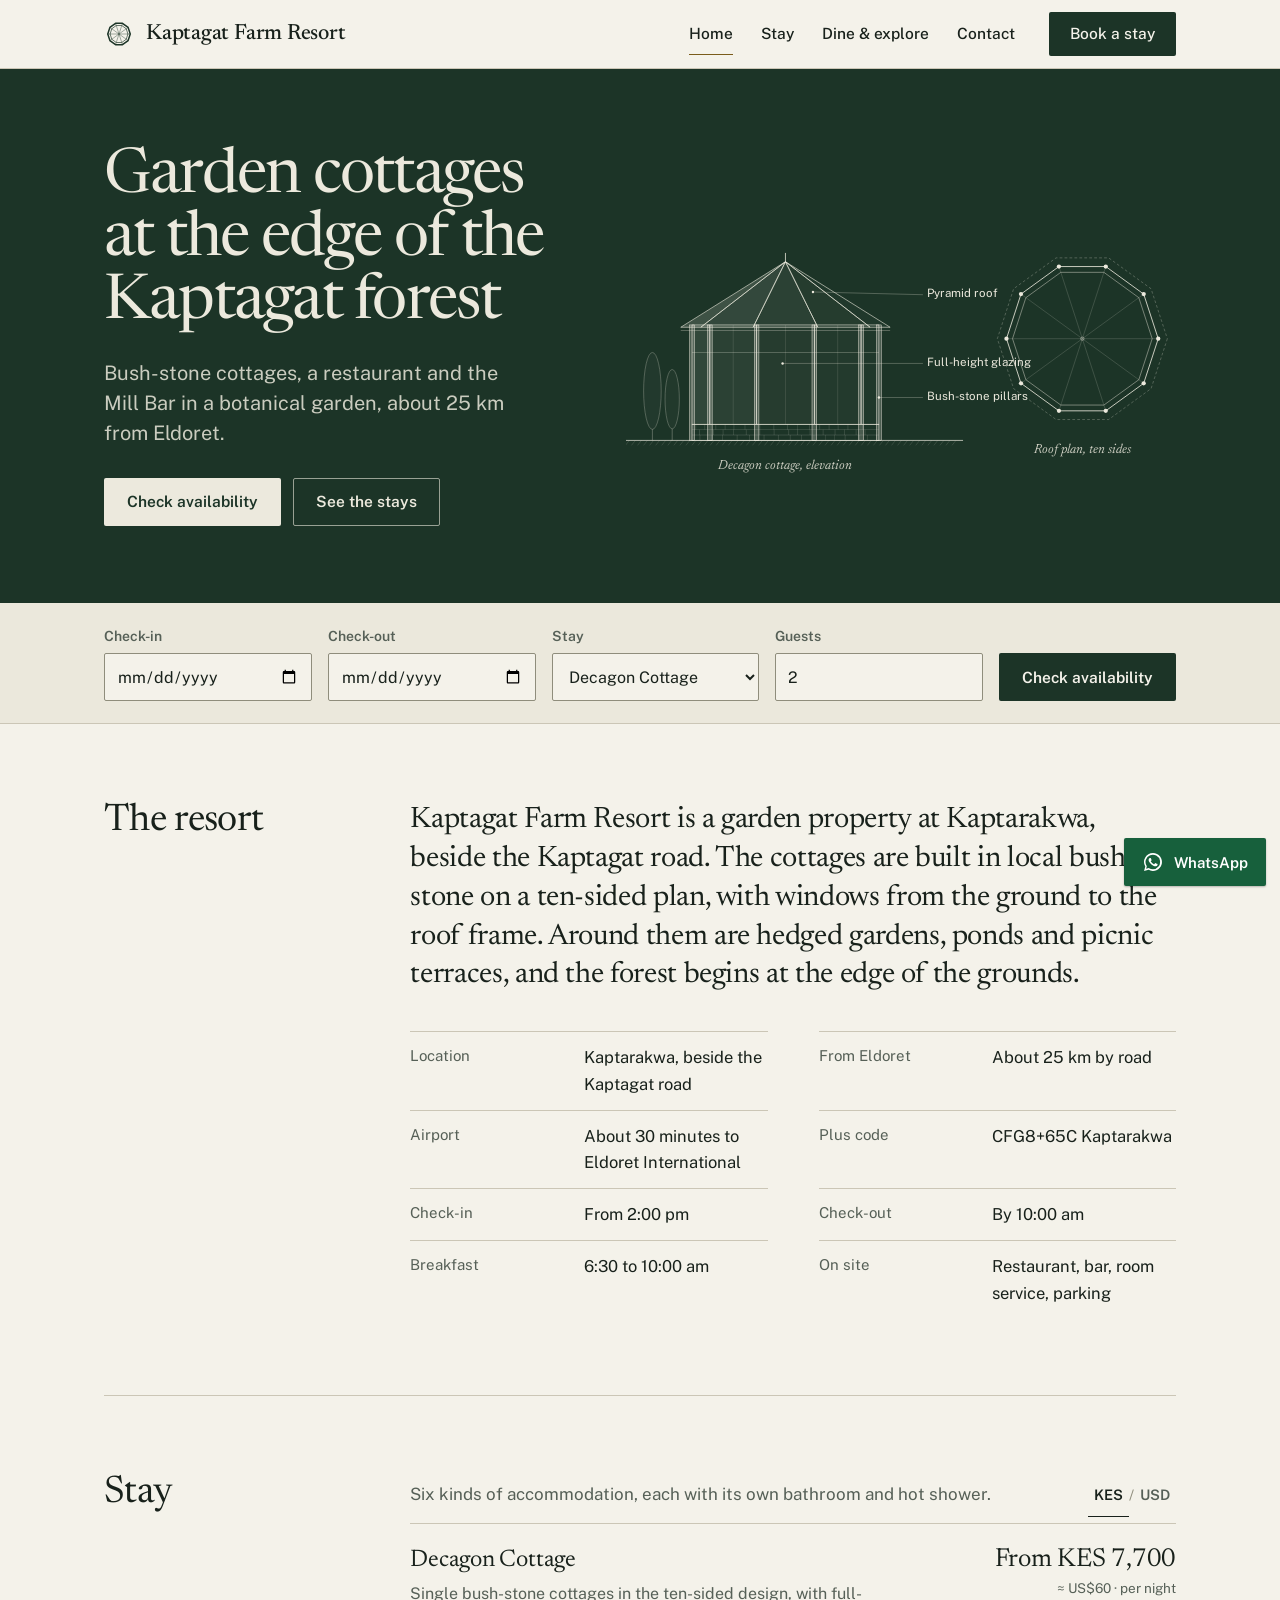
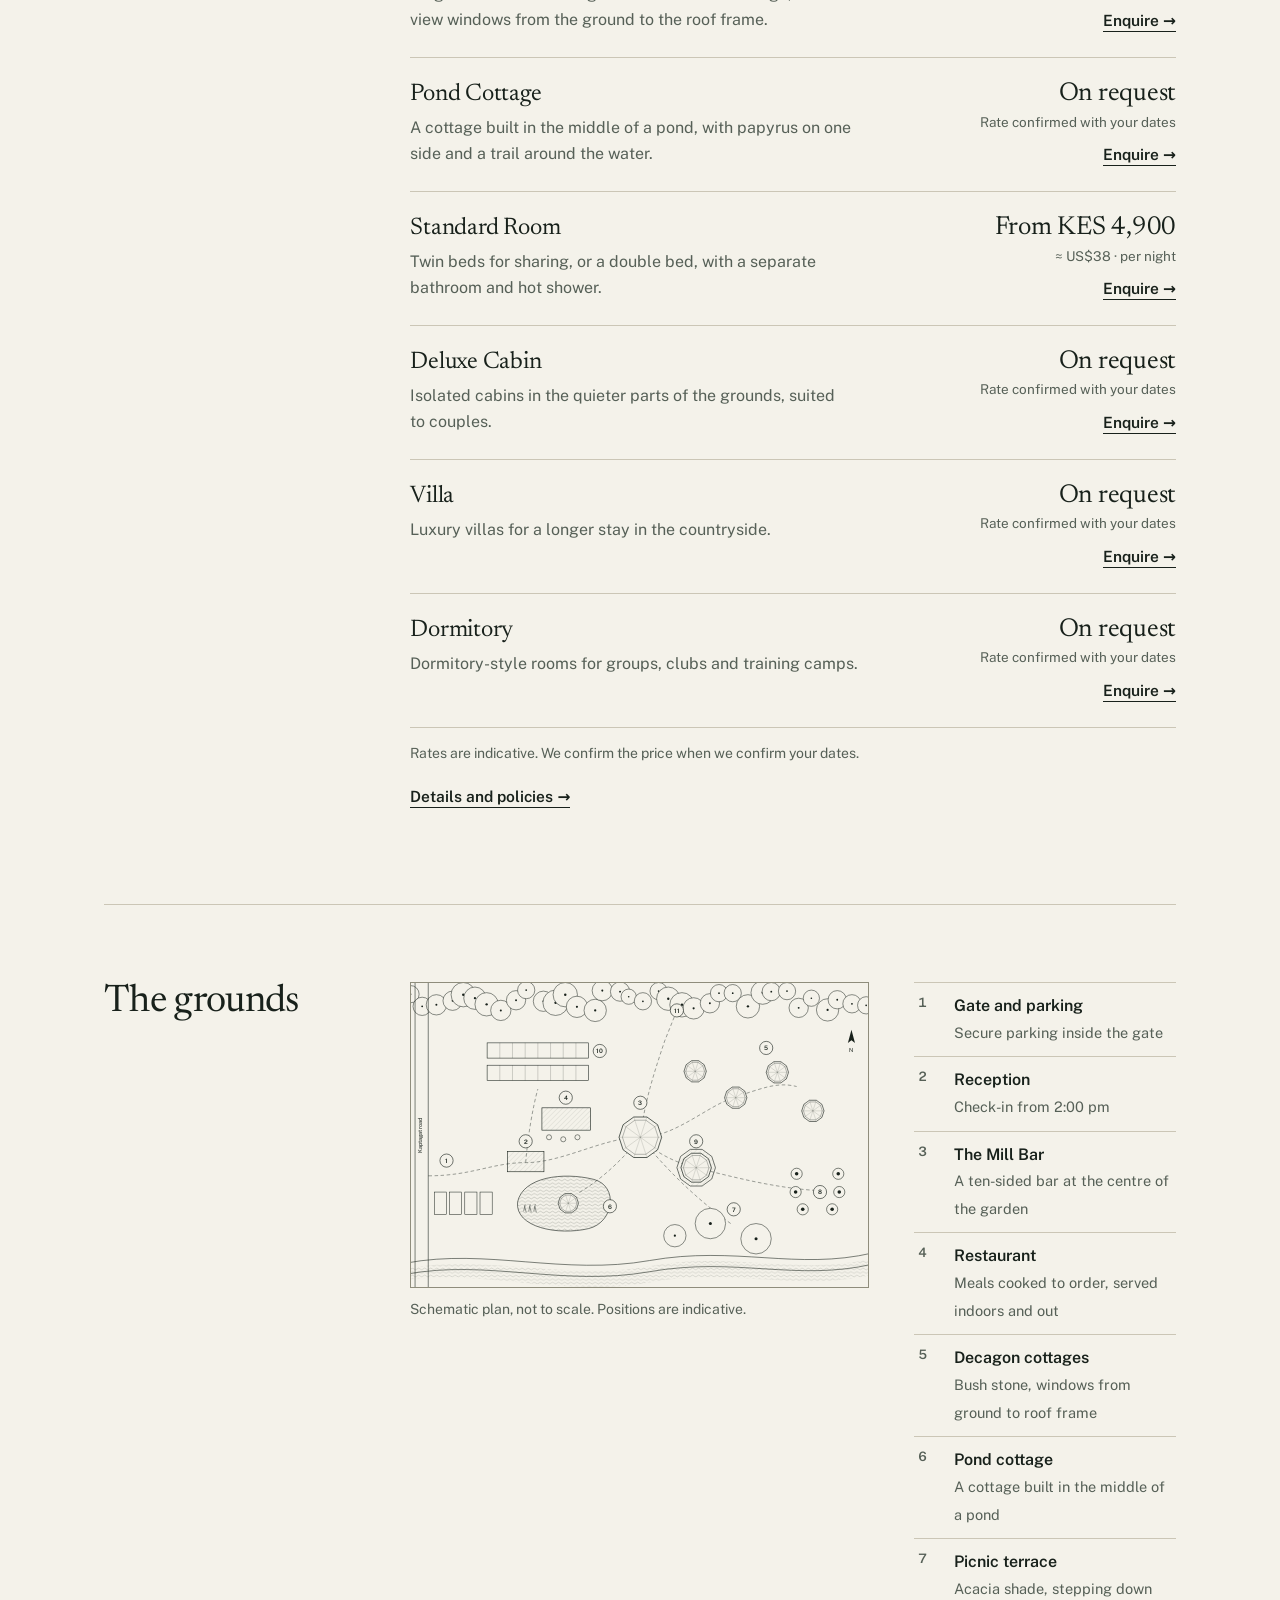
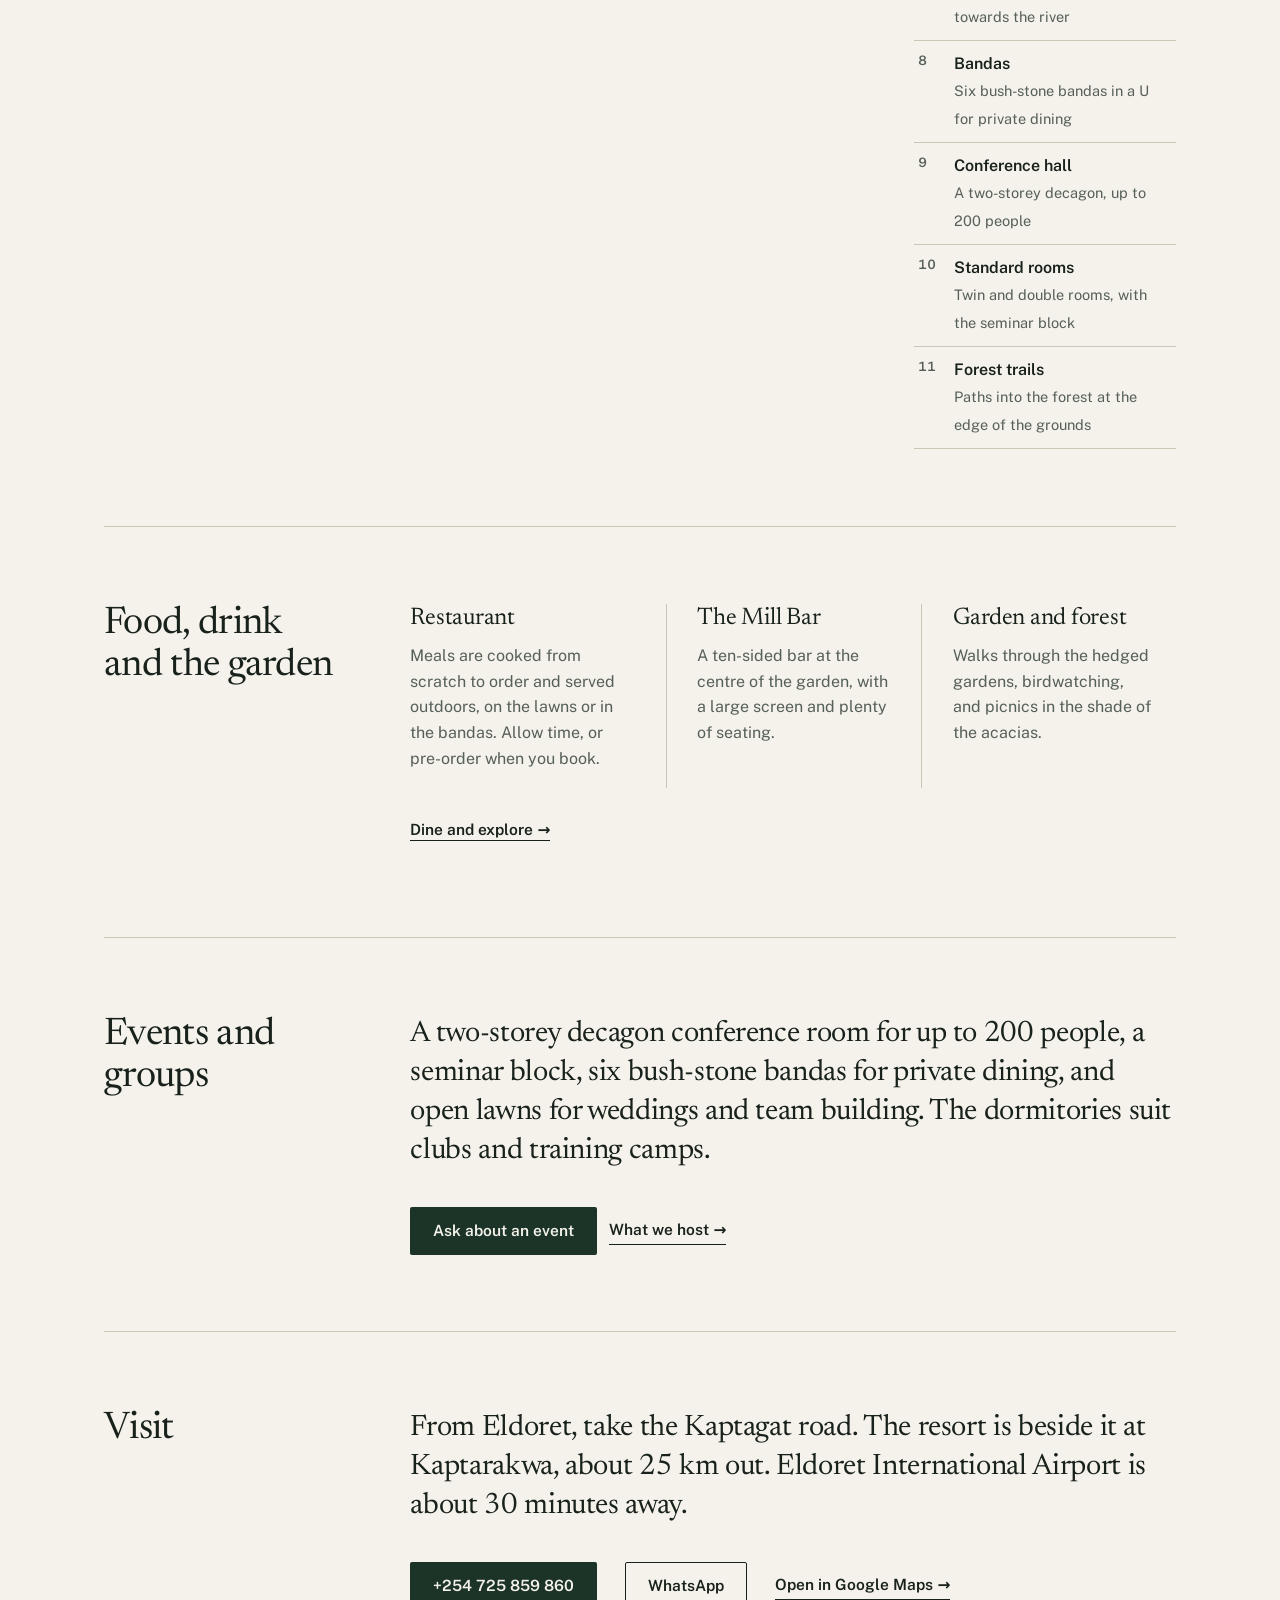
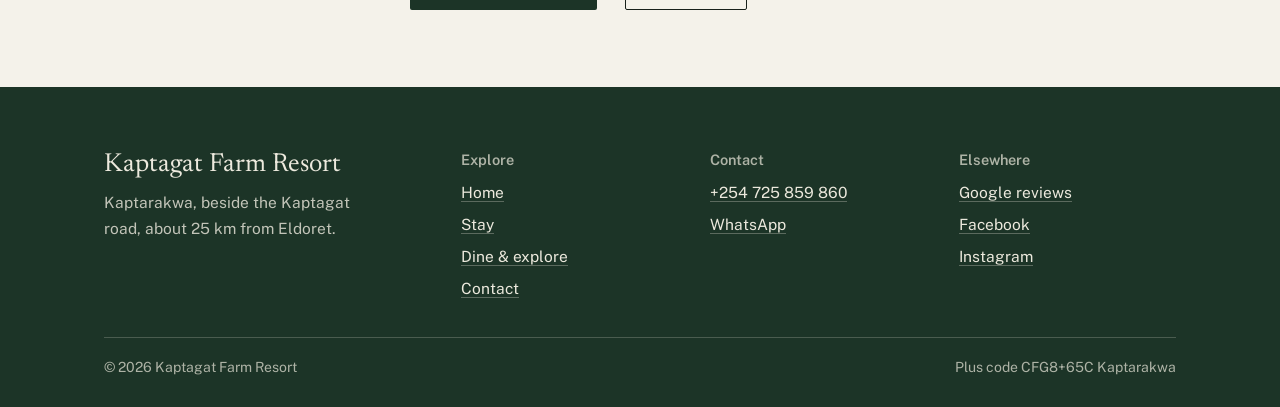
==== commit 5483f81a: "Redesign as an editorial drawing-set site with sourced content only Remove placeholder gallery and i" ====
--- a/index.html
+++ b/index.html
@@ -4,26 +4,25 @@
 <meta charset="utf-8">
 <meta name="viewport" content="width=device-width, initial-scale=1">
 <title>Kaptagat Farm Resort | Garden cottages near Eldoret, Kenya</title>
-<meta name="description" content="Ten-sided bush-stone cottages in a botanical garden at the edge of the forest, 25 km from Eldoret. Restaurant, the Mill Bar, conference hall for 200 and wedding grounds. Book direct.">
+<meta name="description" content="Bush-stone decagon cottages, a restaurant, the Mill Bar and event grounds in a botanical garden at the edge of the Kaptagat forest, about 25 km from Eldoret.">
 <link rel="canonical" href="https://kaptagatfarmresort.co.ke/">
-<meta name="theme-color" content="#1F3A2C">
+<meta name="theme-color" content="#1C3427">
 <meta property="og:type" content="website">
 <meta property="og:site_name" content="Kaptagat Farm Resort">
 <meta property="og:title" content="Kaptagat Farm Resort | Garden cottages near Eldoret, Kenya">
-<meta property="og:description" content="Ten-sided bush-stone cottages in a botanical garden at the edge of the forest, 25 km from Eldoret. Restaurant, the Mill Bar, conference hall for 200 and wedding grounds. Book direct.">
+<meta property="og:description" content="Bush-stone decagon cottages, a restaurant, the Mill Bar and event grounds in a botanical garden at the edge of the Kaptagat forest, about 25 km from Eldoret.">
 <meta property="og:url" content="https://kaptagatfarmresort.co.ke/">
-<meta property="og:image" content="https://kaptagatfarmresort.co.ke/img/og-image.jpg">
-<meta name="twitter:card" content="summary_large_image">
+<meta name="twitter:card" content="summary">
 <link rel="icon" href="img/favicon.svg" type="image/svg+xml">
 <link rel="preconnect" href="https://fonts.googleapis.com">
 <link rel="preconnect" href="https://fonts.gstatic.com" crossorigin>
-<link rel="stylesheet" href="https://fonts.googleapis.com/css2?family=Fraunces:opsz,wght@9..144,500;9..144,600&amp;family=Instrument+Sans:wght@400;500;600;700&amp;display=swap">
+<link rel="stylesheet" href="https://fonts.googleapis.com/css2?family=Newsreader:opsz,wght@6..72,400;6..72,500&amp;family=Public+Sans:wght@400;500;600&amp;display=swap">
 <link rel="stylesheet" href="css/style.css">
 <script type="application/ld+json">{
  "@context": "https://schema.org",
  "@type": "Hotel",
  "name": "Kaptagat Farm Resort",
- "description": "Bush-stone decagon cottages in a botanical garden at the edge of the forest near Eldoret, Kenya. Restaurant, the Mill Bar, conference hall and event grounds.",
+ "description": "Bush-stone decagon cottages in a botanical garden at the edge of the forest near Eldoret, Kenya, with a restaurant, bar, conference hall and event grounds.",
  "url": "https://kaptagatfarmresort.co.ke",
  "telephone": "+254725859860",
  "starRating": {
@@ -37,11 +36,6 @@
   "addressRegion": "Uasin Gishu",
   "addressCountry": "KE"
  },
- "geo": {
-  "@type": "GeoCoordinates",
-  "latitude": 0.4256,
-  "longitude": 35.4654
- },
  "checkinTime": "14:00",
  "checkoutTime": "10:00",
  "sameAs": [
@@ -51,27 +45,22 @@
  "amenityFeature": [
   {
    "@type": "LocationFeatureSpecification",
+   "name": "Restaurant",
+   "value": true
+  },
+  {
+   "@type": "LocationFeatureSpecification",
+   "name": "Bar",
+   "value": true
+  },
+  {
+   "@type": "LocationFeatureSpecification",
+   "name": "Room service",
+   "value": true
+  },
+  {
+   "@type": "LocationFeatureSpecification",
    "name": "Free parking",
-   "value": true
-  },
-  {
-   "@type": "LocationFeatureSpecification",
-   "name": "Restaurant",
-   "value": true
-  },
-  {
-   "@type": "LocationFeatureSpecification",
-   "name": "Bar",
-   "value": true
-  },
-  {
-   "@type": "LocationFeatureSpecification",
-   "name": "Room service",
-   "value": true
-  },
-  {
-   "@type": "LocationFeatureSpecification",
-   "name": "Free Wi-Fi",
    "value": true
   },
   {
@@ -86,22 +75,24 @@
 <a class="skip" href="#main">Skip to content</a>
 <header class="site-head">
   <div class="wrap head-in">
-    <a class="brand" href="index.html" aria-label="Kaptagat Farm Resort, home"><svg viewBox="0 0 64 64" aria-hidden="true"><rect width="64" height="64" rx="14" fill="#1F3A2C"/><polygon points="54.0,32.0 49.8,44.9 38.8,52.9 25.2,52.9 14.2,44.9 10.0,32.0 14.2,19.1 25.2,11.1 38.8,11.1 49.8,19.1" fill="#B4552F"/><path d="M32 32 L49.8 44.9 L38.8 52.9Z" fill="#000" opacity=".14"/><path d="M32 32 L25.2 52.9 L14.2 44.9Z" fill="#000" opacity=".14"/><path d="M32 32 L10.0 32.0 L14.2 19.1Z" fill="#000" opacity=".14"/><path d="M32 32 L25.2 11.1 L38.8 11.1Z" fill="#000" opacity=".14"/><path d="M32 32 L49.8 19.1 L54.0 32.0Z" fill="#000" opacity=".14"/></svg><span>Kaptagat<small>Farm Resort</small></span></a>
+    <a class="brand" href="index.html" aria-label="Kaptagat Farm Resort, home"><svg class="mark" viewBox="0 0 64 64" aria-hidden="true"><polygon points="56.0,32.0 51.4,46.1 39.4,54.8 24.6,54.8 12.6,46.1 8.0,32.0 12.6,17.9 24.6,9.2 39.4,9.2 51.4,17.9" fill="none" stroke="currentColor" stroke-width="3.2" stroke-linejoin="round" stroke="currentColor"/><polygon points="51.0,32.0 47.4,43.2 37.9,50.1 26.1,50.1 16.6,43.2 13.0,32.0 16.6,20.8 26.1,13.9 37.9,13.9 47.4,20.8" fill="none" stroke="currentColor" stroke-width="1.4" stroke-linejoin="round" /><line x1="32.0" y1="32.0" x2="56.0" y2="32.0" stroke="currentColor" stroke-width="1.2" opacity="0.7" /><line x1="32.0" y1="32.0" x2="51.4" y2="46.1" stroke="currentColor" stroke-width="1.2" opacity="0.7" /><line x1="32.0" y1="32.0" x2="39.4" y2="54.8" stroke="currentColor" stroke-width="1.2" opacity="0.7" /><line x1="32.0" y1="32.0" x2="24.6" y2="54.8" stroke="currentColor" stroke-width="1.2" opacity="0.7" /><line x1="32.0" y1="32.0" x2="12.6" y2="46.1" stroke="currentColor" stroke-width="1.2" opacity="0.7" /><line x1="32.0" y1="32.0" x2="8.0" y2="32.0" stroke="currentColor" stroke-width="1.2" opacity="0.7" /><line x1="32.0" y1="32.0" x2="12.6" y2="17.9" stroke="currentColor" stroke-width="1.2" opacity="0.7" /><line x1="32.0" y1="32.0" x2="24.6" y2="9.2" stroke="currentColor" stroke-width="1.2" opacity="0.7" /><line x1="32.0" y1="32.0" x2="39.4" y2="9.2" stroke="currentColor" stroke-width="1.2" opacity="0.7" /><line x1="32.0" y1="32.0" x2="51.4" y2="17.9" stroke="currentColor" stroke-width="1.2" opacity="0.7" /></svg><span>Kaptagat Farm Resort</span></a>
     <button class="menu-btn" type="button" aria-expanded="false" aria-controls="nav">Menu</button>
     <nav id="nav" aria-label="Main">
-      <a href="index.html">Home</a><a href="accommodations.html">Stay</a><a href="experiences.html">Dine &amp; explore</a><a href="gallery.html">Gallery</a><a href="contact.html">Contact</a>
-      <a class="btn btn-sm" href="contact.html">Book your stay</a>
+      <a href="index.html">Home</a><a href="accommodations.html">Stay</a><a href="experiences.html">Dine &amp; explore</a><a href="contact.html">Contact</a>
+      <a class="btn" href="contact.html">Book a stay</a>
     </nav>
   </div>
 </header>
 <main id="main">
 
-<section class="hero" aria-labelledby="h-hero">
-  <img class="scene" src="img/hero.svg" alt="" width="1600" height="900" fetchpriority="high">
+<section class="hero on-forest" aria-labelledby="h-hero">
   <div class="wrap">
-    <h1 id="h-hero">A garden stay at the edge of the Kaptagat forest</h1>
-    <p class="lede">Ten-sided bush-stone cottages with windows from floor to roof, ponds ringed with papyrus, and birdsong all day. About 25 km from Eldoret.</p>
-    <div class="acts"><a class="btn" href="#booking">Check dates</a><a class="btn ghost" href="accommodations.html">See the cottages</a></div>
+    <div>
+      <h1 id="h-hero">Garden cottages at the edge of the Kaptagat forest</h1>
+      <p class="lede">Bush-stone cottages, a restaurant and the Mill Bar in a botanical garden, about 25&nbsp;km from Eldoret.</p>
+      <div class="acts"><a class="btn" href="#booking">Check availability</a><a class="btn line" href="accommodations.html">See the stays</a></div>
+    </div>
+    <svg class="drawing" viewBox="0 0 1000 560" role="img" aria-label="Line drawing of a decagon cottage: an elevation showing bush-stone pillars, full-height glazing and a pyramid roof, beside its ten-sided roof plan"><ellipse cx="48" cy="380" rx="16" ry="70" fill="currentColor" fill-opacity=".05" stroke="currentColor" stroke-width=".8" opacity=".6"/><line x1="48.0" y1="450.0" x2="48.0" y2="470.0" stroke="currentColor" stroke-width="0.9" opacity="0.6" /><ellipse cx="84" cy="395" rx="13" ry="54" fill="currentColor" fill-opacity=".05" stroke="currentColor" stroke-width=".8" opacity=".6"/><line x1="84.0" y1="449.0" x2="84.0" y2="470.0" stroke="currentColor" stroke-width="0.9" opacity="0.6" /><line x1="-33.0" y1="470.0" x2="613.0" y2="470.0" stroke="currentColor" stroke-width="1.3" opacity="1" /><line x1="-27.0" y1="470.0" x2="-34.0" y2="479.0" stroke="currentColor" stroke-width="0.6" opacity="0.4" /><line x1="-16.0" y1="470.0" x2="-23.0" y2="479.0" stroke="currentColor" stroke-width="0.6" opacity="0.4" /><line x1="-5.0" y1="470.0" x2="-12.0" y2="479.0" stroke="currentColor" stroke-width="0.6" opacity="0.4" /><line x1="6.0" y1="470.0" x2="-1.0" y2="479.0" stroke="currentColor" stroke-width="0.6" opacity="0.4" /><line x1="17.0" y1="470.0" x2="10.0" y2="479.0" stroke="currentColor" stroke-width="0.6" opacity="0.4" /><line x1="28.0" y1="470.0" x2="21.0" y2="479.0" stroke="currentColor" stroke-width="0.6" opacity="0.4" /><line x1="39.0" y1="470.0" x2="32.0" y2="479.0" stroke="currentColor" stroke-width="0.6" opacity="0.4" /><line x1="50.0" y1="470.0" x2="43.0" y2="479.0" stroke="currentColor" stroke-width="0.6" opacity="0.4" /><line x1="61.0" y1="470.0" x2="54.0" y2="479.0" stroke="currentColor" stroke-width="0.6" opacity="0.4" /><line x1="72.0" y1="470.0" x2="65.0" y2="479.0" stroke="currentColor" stroke-width="0.6" opacity="0.4" /><line x1="83.0" y1="470.0" x2="76.0" y2="479.0" stroke="currentColor" stroke-width="0.6" opacity="0.4" /><line x1="94.0" y1="470.0" x2="87.0" y2="479.0" stroke="currentColor" stroke-width="0.6" opacity="0.4" /><line x1="105.0" y1="470.0" x2="98.0" y2="479.0" stroke="currentColor" stroke-width="0.6" opacity="0.4" /><line x1="116.0" y1="470.0" x2="109.0" y2="479.0" stroke="currentColor" stroke-width="0.6" opacity="0.4" /><line x1="127.0" y1="470.0" x2="120.0" y2="479.0" stroke="currentColor" stroke-width="0.6" opacity="0.4" /><line x1="138.0" y1="470.0" x2="131.0" y2="479.0" stroke="currentColor" stroke-width="0.6" opacity="0.4" /><line x1="149.0" y1="470.0" x2="142.0" y2="479.0" stroke="currentColor" stroke-width="0.6" opacity="0.4" /><line x1="160.0" y1="470.0" x2="153.0" y2="479.0" stroke="currentColor" stroke-width="0.6" opacity="0.4" /><line x1="171.0" y1="470.0" x2="164.0" y2="479.0" stroke="currentColor" stroke-width="0.6" opacity="0.4" /><line x1="182.0" y1="470.0" x2="175.0" y2="479.0" stroke="currentColor" stroke-width="0.6" opacity="0.4" /><line x1="193.0" y1="470.0" x2="186.0" y2="479.0" stroke="currentColor" stroke-width="0.6" opacity="0.4" /><line x1="204.0" y1="470.0" x2="197.0" y2="479.0" stroke="currentColor" stroke-width="0.6" opacity="0.4" /><line x1="215.0" y1="470.0" x2="208.0" y2="479.0" stroke="currentColor" stroke-width="0.6" opacity="0.4" /><line x1="226.0" y1="470.0" x2="219.0" y2="479.0" stroke="currentColor" stroke-width="0.6" opacity="0.4" /><line x1="237.0" y1="470.0" x2="230.0" y2="479.0" stroke="currentColor" stroke-width="0.6" opacity="0.4" /><line x1="248.0" y1="470.0" x2="241.0" y2="479.0" stroke="currentColor" stroke-width="0.6" opacity="0.4" /><line x1="259.0" y1="470.0" x2="252.0" y2="479.0" stroke="currentColor" stroke-width="0.6" opacity="0.4" /><line x1="270.0" y1="470.0" x2="263.0" y2="479.0" stroke="currentColor" stroke-width="0.6" opacity="0.4" /><line x1="281.0" y1="470.0" x2="274.0" y2="479.0" stroke="currentColor" stroke-width="0.6" opacity="0.4" /><line x1="292.0" y1="470.0" x2="285.0" y2="479.0" stroke="currentColor" stroke-width="0.6" opacity="0.4" /><line x1="303.0" y1="470.0" x2="296.0" y2="479.0" stroke="currentColor" stroke-width="0.6" opacity="0.4" /><line x1="314.0" y1="470.0" x2="307.0" y2="479.0" stroke="currentColor" stroke-width="0.6" opacity="0.4" /><line x1="325.0" y1="470.0" x2="318.0" y2="479.0" stroke="currentColor" stroke-width="0.6" opacity="0.4" /><line x1="336.0" y1="470.0" x2="329.0" y2="479.0" stroke="currentColor" stroke-width="0.6" opacity="0.4" /><line x1="347.0" y1="470.0" x2="340.0" y2="479.0" stroke="currentColor" stroke-width="0.6" opacity="0.4" /><line x1="358.0" y1="470.0" x2="351.0" y2="479.0" stroke="currentColor" stroke-width="0.6" opacity="0.4" /><line x1="369.0" y1="470.0" x2="362.0" y2="479.0" stroke="currentColor" stroke-width="0.6" opacity="0.4" /><line x1="380.0" y1="470.0" x2="373.0" y2="479.0" stroke="currentColor" stroke-width="0.6" opacity="0.4" /><line x1="391.0" y1="470.0" x2="384.0" y2="479.0" stroke="currentColor" stroke-width="0.6" opacity="0.4" /><line x1="402.0" y1="470.0" x2="395.0" y2="479.0" stroke="currentColor" stroke-width="0.6" opacity="0.4" /><line x1="413.0" y1="470.0" x2="406.0" y2="479.0" stroke="currentColor" stroke-width="0.6" opacity="0.4" /><line x1="424.0" y1="470.0" x2="417.0" y2="479.0" stroke="currentColor" stroke-width="0.6" opacity="0.4" /><line x1="435.0" y1="470.0" x2="428.0" y2="479.0" stroke="currentColor" stroke-width="0.6" opacity="0.4" /><line x1="446.0" y1="470.0" x2="439.0" y2="479.0" stroke="currentColor" stroke-width="0.6" opacity="0.4" /><line x1="457.0" y1="470.0" x2="450.0" y2="479.0" stroke="currentColor" stroke-width="0.6" opacity="0.4" /><line x1="468.0" y1="470.0" x2="461.0" y2="479.0" stroke="currentColor" stroke-width="0.6" opacity="0.4" /><line x1="479.0" y1="470.0" x2="472.0" y2="479.0" stroke="currentColor" stroke-width="0.6" opacity="0.4" /><line x1="490.0" y1="470.0" x2="483.0" y2="479.0" stroke="currentColor" stroke-width="0.6" opacity="0.4" /><line x1="501.0" y1="470.0" x2="494.0" y2="479.0" stroke="currentColor" stroke-width="0.6" opacity="0.4" /><line x1="512.0" y1="470.0" x2="505.0" y2="479.0" stroke="currentColor" stroke-width="0.6" opacity="0.4" /><line x1="523.0" y1="470.0" x2="516.0" y2="479.0" stroke="currentColor" stroke-width="0.6" opacity="0.4" /><line x1="534.0" y1="470.0" x2="527.0" y2="479.0" stroke="currentColor" stroke-width="0.6" opacity="0.4" /><line x1="545.0" y1="470.0" x2="538.0" y2="479.0" stroke="currentColor" stroke-width="0.6" opacity="0.4" /><line x1="556.0" y1="470.0" x2="549.0" y2="479.0" stroke="currentColor" stroke-width="0.6" opacity="0.4" /><line x1="567.0" y1="470.0" x2="560.0" y2="479.0" stroke="currentColor" stroke-width="0.6" opacity="0.4" /><line x1="578.0" y1="470.0" x2="571.0" y2="479.0" stroke="currentColor" stroke-width="0.6" opacity="0.4" /><line x1="589.0" y1="470.0" x2="582.0" y2="479.0" stroke="currentColor" stroke-width="0.6" opacity="0.4" /><line x1="600.0" y1="470.0" x2="593.0" y2="479.0" stroke="currentColor" stroke-width="0.6" opacity="0.4" /><rect x="120.0" y="260.0" width="32.5" height="180.6" fill="currentColor" fill-opacity="0.1" stroke="currentColor" stroke-width="1"/><line x1="120.0" y1="310.4" x2="152.5" y2="310.4" stroke="currentColor" stroke-width="0.7" opacity="0.8" /><rect x="152.5" y="260.0" width="85.0" height="180.6" fill="currentColor" fill-opacity="0.07" stroke="currentColor" stroke-width="1"/><line x1="152.5" y1="310.4" x2="237.5" y2="310.4" stroke="currentColor" stroke-width="0.7" opacity="0.8" /><line x1="195.0" y1="260.0" x2="195.0" y2="440.6" stroke="currentColor" stroke-width="0.5" opacity="0.45" /><rect x="237.5" y="260.0" width="104.9" height="180.6" fill="currentColor" fill-opacity="0.045" stroke="currentColor" stroke-width="1"/><line x1="237.5" y1="310.4" x2="342.5" y2="310.4" stroke="currentColor" stroke-width="0.7" opacity="0.8" /><line x1="290.0" y1="260.0" x2="290.0" y2="440.6" stroke="currentColor" stroke-width="0.5" opacity="0.45" /><rect x="342.5" y="260.0" width="85.0" height="180.6" fill="currentColor" fill-opacity="0.03" stroke="currentColor" stroke-width="1"/><line x1="342.5" y1="310.4" x2="427.5" y2="310.4" stroke="currentColor" stroke-width="0.7" opacity="0.8" /><line x1="385.0" y1="260.0" x2="385.0" y2="440.6" stroke="currentColor" stroke-width="0.5" opacity="0.45" /><rect x="427.5" y="260.0" width="32.5" height="180.6" fill="currentColor" fill-opacity="0.02" stroke="currentColor" stroke-width="1"/><line x1="427.5" y1="310.4" x2="460.0" y2="310.4" stroke="currentColor" stroke-width="0.7" opacity="0.8" /><rect x="120.0" y="440.6" width="340.0" height="29.4" fill="none" stroke="currentColor" stroke-width="1"/><line x1="120.0" y1="450.4" x2="460.0" y2="450.4" stroke="currentColor" stroke-width="0.5" opacity="0.55" /><line x1="120.0" y1="460.2" x2="460.0" y2="460.2" stroke="currentColor" stroke-width="0.5" opacity="0.55" /><line x1="126.8" y1="440.6" x2="126.8" y2="450.4" stroke="currentColor" stroke-width="0.5" opacity="0.5" /><line x1="143.2" y1="440.6" x2="143.2" y2="450.4" stroke="currentColor" stroke-width="0.5" opacity="0.5" /><line x1="163.3" y1="440.6" x2="163.3" y2="450.4" stroke="currentColor" stroke-width="0.5" opacity="0.5" /><line x1="180.3" y1="440.6" x2="180.3" y2="450.4" stroke="currentColor" stroke-width="0.5" opacity="0.5" /><line x1="196.2" y1="440.6" x2="196.2" y2="450.4" stroke="currentColor" stroke-width="0.5" opacity="0.5" /><line x1="216.4" y1="440.6" x2="216.4" y2="450.4" stroke="currentColor" stroke-width="0.5" opacity="0.5" /><line x1="243.4" y1="440.6" x2="243.4" y2="450.4" stroke="currentColor" stroke-width="0.5" opacity="0.5" /><line x1="268.8" y1="440.6" x2="268.8" y2="450.4" stroke="currentColor" stroke-width="0.5" opacity="0.5" /><line x1="293.7" y1="440.6" x2="293.7" y2="450.4" stroke="currentColor" stroke-width="0.5" opacity="0.5" /><line x1="311.6" y1="440.6" x2="311.6" y2="450.4" stroke="currentColor" stroke-width="0.5" opacity="0.5" /><line x1="333.6" y1="440.6" x2="333.6" y2="450.4" stroke="currentColor" stroke-width="0.5" opacity="0.5" /><line x1="352.2" y1="440.6" x2="352.2" y2="450.4" stroke="currentColor" stroke-width="0.5" opacity="0.5" /><line x1="369.4" y1="440.6" x2="369.4" y2="450.4" stroke="currentColor" stroke-width="0.5" opacity="0.5" /><line x1="385.8" y1="440.6" x2="385.8" y2="450.4" stroke="currentColor" stroke-width="0.5" opacity="0.5" /><line x1="403.6" y1="440.6" x2="403.6" y2="450.4" stroke="currentColor" stroke-width="0.5" opacity="0.5" /><line x1="430.6" y1="440.6" x2="430.6" y2="450.4" stroke="currentColor" stroke-width="0.5" opacity="0.5" /><line x1="133.7" y1="450.4" x2="133.7" y2="460.2" stroke="currentColor" stroke-width="0.5" opacity="0.5" /><line x1="159.1" y1="450.4" x2="159.1" y2="460.2" stroke="currentColor" stroke-width="0.5" opacity="0.5" /><line x1="176.6" y1="450.4" x2="176.6" y2="460.2" stroke="currentColor" stroke-width="0.5" opacity="0.5" /><line x1="195.6" y1="450.4" x2="195.6" y2="460.2" stroke="currentColor" stroke-width="0.5" opacity="0.5" /><line x1="218.8" y1="450.4" x2="218.8" y2="460.2" stroke="currentColor" stroke-width="0.5" opacity="0.5" /><line x1="243.3" y1="450.4" x2="243.3" y2="460.2" stroke="currentColor" stroke-width="0.5" opacity="0.5" /><line x1="269.4" y1="450.4" x2="269.4" y2="460.2" stroke="currentColor" stroke-width="0.5" opacity="0.5" /><line x1="295.8" y1="450.4" x2="295.8" y2="460.2" stroke="currentColor" stroke-width="0.5" opacity="0.5" /><line x1="312.0" y1="450.4" x2="312.0" y2="460.2" stroke="currentColor" stroke-width="0.5" opacity="0.5" /><line x1="334.8" y1="450.4" x2="334.8" y2="460.2" stroke="currentColor" stroke-width="0.5" opacity="0.5" /><line x1="358.6" y1="450.4" x2="358.6" y2="460.2" stroke="currentColor" stroke-width="0.5" opacity="0.5" /><line x1="380.2" y1="450.4" x2="380.2" y2="460.2" stroke="currentColor" stroke-width="0.5" opacity="0.5" /><line x1="397.5" y1="450.4" x2="397.5" y2="460.2" stroke="currentColor" stroke-width="0.5" opacity="0.5" /><line x1="418.6" y1="450.4" x2="418.6" y2="460.2" stroke="currentColor" stroke-width="0.5" opacity="0.5" /><line x1="434.8" y1="450.4" x2="434.8" y2="460.2" stroke="currentColor" stroke-width="0.5" opacity="0.5" /><line x1="134.4" y1="460.2" x2="134.4" y2="470.0" stroke="currentColor" stroke-width="0.5" opacity="0.5" /><line x1="156.5" y1="460.2" x2="156.5" y2="470.0" stroke="currentColor" stroke-width="0.5" opacity="0.5" /><line x1="175.4" y1="460.2" x2="175.4" y2="470.0" stroke="currentColor" stroke-width="0.5" opacity="0.5" /><line x1="202.2" y1="460.2" x2="202.2" y2="470.0" stroke="currentColor" stroke-width="0.5" opacity="0.5" /><line x1="224.7" y1="460.2" x2="224.7" y2="470.0" stroke="currentColor" stroke-width="0.5" opacity="0.5" /><line x1="251.1" y1="460.2" x2="251.1" y2="470.0" stroke="currentColor" stroke-width="0.5" opacity="0.5" /><line x1="277.2" y1="460.2" x2="277.2" y2="470.0" stroke="currentColor" stroke-width="0.5" opacity="0.5" /><line x1="298.8" y1="460.2" x2="298.8" y2="470.0" stroke="currentColor" stroke-width="0.5" opacity="0.5" /><line x1="319.1" y1="460.2" x2="319.1" y2="470.0" stroke="currentColor" stroke-width="0.5" opacity="0.5" /><line x1="341.9" y1="460.2" x2="341.9" y2="470.0" stroke="currentColor" stroke-width="0.5" opacity="0.5" /><line x1="362.5" y1="460.2" x2="362.5" y2="470.0" stroke="currentColor" stroke-width="0.5" opacity="0.5" /><line x1="379.6" y1="460.2" x2="379.6" y2="470.0" stroke="currentColor" stroke-width="0.5" opacity="0.5" /><line x1="398.6" y1="460.2" x2="398.6" y2="470.0" stroke="currentColor" stroke-width="0.5" opacity="0.5" /><line x1="424.2" y1="460.2" x2="424.2" y2="470.0" stroke="currentColor" stroke-width="0.5" opacity="0.5" /><line x1="439.7" y1="460.2" x2="439.7" y2="470.0" stroke="currentColor" stroke-width="0.5" opacity="0.5" /><line x1="455.3" y1="460.2" x2="455.3" y2="470.0" stroke="currentColor" stroke-width="0.5" opacity="0.5" /><rect x="115.8" y="260.0" width="8.4" height="210.0" fill="currentColor" fill-opacity=".22" stroke="currentColor" stroke-width=".9"/><rect x="148.3" y="260.0" width="8.4" height="210.0" fill="currentColor" fill-opacity=".22" stroke="currentColor" stroke-width=".9"/><rect x="233.3" y="260.0" width="8.4" height="210.0" fill="currentColor" fill-opacity=".22" stroke="currentColor" stroke-width=".9"/><rect x="338.3" y="260.0" width="8.4" height="210.0" fill="currentColor" fill-opacity=".22" stroke="currentColor" stroke-width=".9"/><rect x="423.3" y="260.0" width="8.4" height="210.0" fill="currentColor" fill-opacity=".22" stroke="currentColor" stroke-width=".9"/><rect x="455.8" y="260.0" width="8.4" height="210.0" fill="currentColor" fill-opacity=".22" stroke="currentColor" stroke-width=".9"/><polygon points="290.0,145.0 99.6,264.2 136.0,264.2" fill="currentColor" fill-opacity="0.16" stroke="currentColor" stroke-width="1.1" stroke-linejoin="round"/><polygon points="290.0,145.0 136.0,264.2 231.2,264.2" fill="currentColor" fill-opacity="0.11" stroke="currentColor" stroke-width="1.1" stroke-linejoin="round"/><polygon points="290.0,145.0 231.2,264.2 348.8,264.2" fill="currentColor" fill-opacity="0.07" stroke="currentColor" stroke-width="1.1" stroke-linejoin="round"/><polygon points="290.0,145.0 348.8,264.2 444.0,264.2" fill="currentColor" fill-opacity="0.04" stroke="currentColor" stroke-width="1.1" stroke-linejoin="round"/><polygon points="290.0,145.0 444.0,264.2 480.4,264.2" fill="currentColor" fill-opacity="0.02" stroke="currentColor" stroke-width="1.1" stroke-linejoin="round"/><line x1="99.6" y1="270.2" x2="480.4" y2="270.2" stroke="currentColor" stroke-width="0.8" opacity="0.7" /><line x1="290.0" y1="129.0" x2="290.0" y2="145.0" stroke="currentColor" stroke-width="1.4" opacity="1" /><polygon points="984.6,285.0 955.0,375.8 877.8,432.0 782.2,432.0 705.0,375.8 675.4,285.0 705.0,194.2 782.2,138.0 877.8,138.0 955.0,194.2" fill="none" stroke="currentColor" stroke-width="0.8" stroke-linejoin="round" stroke-dasharray="5 4" opacity=".6"/><polygon points="968.0,285.0 941.6,366.1 872.6,416.2 787.4,416.2 718.4,366.1 692.0,285.0 718.4,203.9 787.4,153.8 872.6,153.8 941.6,203.9" fill="none" stroke="currentColor" stroke-width="1.5" stroke-linejoin="round" /><polygon points="957.0,285.0 932.7,359.6 869.2,405.7 790.8,405.7 727.3,359.6 703.0,285.0 727.3,210.4 790.8,164.3 869.2,164.3 932.7,210.4" fill="none" stroke="currentColor" stroke-width="0.8" stroke-linejoin="round" /><line x1="830.0" y1="285.0" x2="968.0" y2="285.0" stroke="currentColor" stroke-width="0.6" opacity="0.5" /><line x1="830.0" y1="285.0" x2="941.6" y2="366.1" stroke="currentColor" stroke-width="0.6" opacity="0.5" /><line x1="830.0" y1="285.0" x2="872.6" y2="416.2" stroke="currentColor" stroke-width="0.6" opacity="0.5" /><line x1="830.0" y1="285.0" x2="787.4" y2="416.2" stroke="currentColor" stroke-width="0.6" opacity="0.5" /><line x1="830.0" y1="285.0" x2="718.4" y2="366.1" stroke="currentColor" stroke-width="0.6" opacity="0.5" /><line x1="830.0" y1="285.0" x2="692.0" y2="285.0" stroke="currentColor" stroke-width="0.6" opacity="0.5" /><line x1="830.0" y1="285.0" x2="718.4" y2="203.9" stroke="currentColor" stroke-width="0.6" opacity="0.5" /><line x1="830.0" y1="285.0" x2="787.4" y2="153.8" stroke="currentColor" stroke-width="0.6" opacity="0.5" /><line x1="830.0" y1="285.0" x2="872.6" y2="153.8" stroke="currentColor" stroke-width="0.6" opacity="0.5" /><line x1="830.0" y1="285.0" x2="941.6" y2="203.9" stroke="currentColor" stroke-width="0.6" opacity="0.5" /><circle cx="968.0" cy="285.0" r="3.9" fill="currentColor"/><circle cx="941.6" cy="366.1" r="3.9" fill="currentColor"/><circle cx="872.6" cy="416.2" r="3.9" fill="currentColor"/><circle cx="787.4" cy="416.2" r="3.9" fill="currentColor"/><circle cx="718.4" cy="366.1" r="3.9" fill="currentColor"/><circle cx="692.0" cy="285.0" r="3.9" fill="currentColor"/><circle cx="718.4" cy="203.9" r="3.9" fill="currentColor"/><circle cx="787.4" cy="153.8" r="3.9" fill="currentColor"/><circle cx="872.6" cy="153.8" r="3.9" fill="currentColor"/><circle cx="941.6" cy="203.9" r="3.9" fill="currentColor"/><circle cx="830" cy="285" r="3" fill="none" stroke="currentColor" stroke-width=".8"/><g class="ann"><circle cx="460.0" cy="392.0" r="2.2" fill="currentColor"/><line x1="460.0" y1="392.0" x2="540.0" y2="392.0" stroke="currentColor" stroke-width=".7" opacity=".7"/><text x="547.0" y="396.0" text-anchor="start">Bush-stone pillars</text></g><g class="ann"><circle cx="284.8" cy="330.0" r="2.2" fill="currentColor"/><line x1="284.8" y1="330.0" x2="540.0" y2="330.0" stroke="currentColor" stroke-width=".7" opacity=".7"/><text x="547.0" y="334.0" text-anchor="start">Full-height glazing</text></g><g class="ann"><circle cx="340.0" cy="200.0" r="2.2" fill="currentColor"/><line x1="340.0" y1="200.0" x2="540.0" y2="205.0" stroke="currentColor" stroke-width=".7" opacity=".7"/><text x="547.0" y="209.0" text-anchor="start">Pyramid roof</text></g><text class="cap" x="290" y="522" text-anchor="middle">Decagon cottage, elevation</text><text class="cap" x="830" y="492" text-anchor="middle">Roof plan, ten sides</text></svg>
   </div>
 </section>
 <section class="booking" id="booking" aria-labelledby="h-book">
@@ -110,156 +101,126 @@
     <form id="booking-form" novalidate>
       <div class="field"><label for="bk-in">Check-in</label><input id="bk-in" type="date" required><div class="err" id="bk-in-err" aria-live="polite"></div></div>
       <div class="field"><label for="bk-out">Check-out</label><input id="bk-out" type="date" required><div class="err" id="bk-out-err" aria-live="polite"></div></div>
-      <div class="field"><label for="bk-room">Stay</label><select id="bk-room"><option value="cottage">Decagon Cottage</option><option value="pond">Pond Cottage</option><option value="standard">Standard Room</option><option value="cabin">Deluxe Cabin</option><option value="villa">Garden Villa</option><option value="dorm">Dormitory</option></select></div>
-      <div class="field"><label for="bk-guests">Guests</label><input id="bk-guests" type="number" inputmode="numeric" min="1" max="40" value="2"><div class="err" id="bk-guests-err" aria-live="polite"></div></div>
+      <div class="field"><label for="bk-room">Stay</label><select id="bk-room"><option value="cottage">Decagon Cottage</option><option value="pond">Pond Cottage</option><option value="standard">Standard Room</option><option value="cabin">Deluxe Cabin</option><option value="villa">Villa</option><option value="dorm">Dormitory</option></select></div>
+      <div class="field"><label for="bk-guests">Guests</label><input id="bk-guests" type="number" inputmode="numeric" min="1" max="200" value="2"><div class="err" id="bk-guests-err" aria-live="polite"></div></div>
       <div class="field go"><button class="btn" type="submit">Check availability</button></div>
     </form>
     <div class="quote" id="quote" tabindex="-1" aria-live="polite">
-      <div><span class="sr">Estimated total:</span><strong id="q-total"></strong><span id="q-detail"></span>
-        <p class="note" style="margin:6px 0 0">Send your dates and we confirm availability and the final price. Nothing to pay to ask.</p></div>
-      <div class="acts"><a class="btn wa" id="q-wa" href="#">Send on WhatsApp</a><a class="btn ghost" id="q-mail" href="#" data-needs-email>Email us</a></div>
-    </div>
-    <ul class="facts" aria-label="At a glance">
-      <li>3-star hotel</li><li>Check-in from 2 pm</li><li>Restaurant and the Mill Bar</li><li>Room service</li>
-      <li>Free secure parking</li><li>Wi-Fi</li><li>Conference hall for 200</li><li>30 min from Eldoret airport</li>
-    </ul>
+      <div><span class="sr">Estimate:</span><strong id="q-total"></strong><span id="q-detail" class="muted"></span>
+        <p class="note" style="margin:8px 0 0">Send your dates and we confirm availability and the final price. There is nothing to pay to ask.</p></div>
+      <div class="acts"><a class="btn" id="q-wa" href="#">Send on WhatsApp</a><a class="btn line" id="q-mail" href="#" data-needs-email>Email us</a></div>
+    </div>
   </div>
 </section>
 
-<section class="band" aria-labelledby="h-sig">
-  <div class="wrap sig">
-    <div class="deca-frame"><img src="img/cottage.svg" alt="Illustration of a decagon cottage at dusk with its windows lit" width="800" height="600" loading="lazy"></div>
-    <div>
-      <h2 id="h-sig">Ten walls of stone and glass</h2>
-      <p class="lede">Our cottages are built in local bush stone on a ten-sided plan. Glass runs from the floor to the roof frame, so you wake up inside the garden.</p>
-      <ul class="points">
-        <li><span class="ico" aria-hidden="true">360</span><span><b>Views on every side</b><span>Full-height windows look out on hedged gardens, ponds and the forest line.</span></span></li>
-        <li><span class="ico" aria-hidden="true">1</span><span><b>Each cottage stands alone</b><span>Set apart along garden paths for privacy, with one built on its own pond.</span></span></li>
-        <li><span class="ico" aria-hidden="true">2.5k</span><span><b>Cool highland air</b><span>Kaptagat sits about 2,500 m up, so mornings are crisp and evenings call for a jumper.</span></span></li>
-      </ul>
-      <a class="btn" href="accommodations.html">Choose your stay</a>
-    </div>
-  </div>
-</section>
-
-<section class="band" style="padding-top:0" aria-labelledby="h-rooms">
-  <div class="wrap">
-    <div class="sec-head"><div><h2 id="h-rooms">Where you'll sleep</h2><p class="lede">From simple garden rooms to a cottage on the water.</p></div><div class="cur" role="group" aria-label="Show prices in"><button type="button" data-cur="KES" aria-pressed="true">KES</button><button type="button" data-cur="USD" aria-pressed="false">USD</button></div></div>
-    <div class="rooms"><article class="room" id="cottage">
-  <img src="img/cottage.svg" alt="Decagon Cottage: illustration in place of a photo" width="800" height="600" loading="lazy">
-  <div class="cap" aria-label="Sleeps 2">2<small>guests</small></div>
-  <div class="room-body">
-    <h3>Decagon Cottage</h3>
-    <p>A free-standing ten-sided cottage in bush stone, glazed from floor to roof frame, so the garden surrounds you on every side.</p>
-    <ul class="amen"><li>Garden views all round</li><li>Private bathroom</li><li>Hot shower</li><li>Wi-Fi</li></ul>
-    <div class="price"><div><b data-kes="7700" data-unit="per night">KES 7,700</b><small data-alt></small></div>
-      <a class="btn btn-sm" href="contact.html">Enquire</a></div>
-  </div>
-</article><article class="room" id="pond">
-  <img src="img/pond-cottage.svg" alt="Pond Cottage: illustration in place of a photo" width="800" height="600" loading="lazy">
-  <div class="cap" aria-label="Sleeps 2">2<small>guests</small></div>
-  <div class="room-body">
-    <h3>Pond Cottage</h3>
-    <p>Built in the middle of a pond, with papyrus along one bank and a trail around the water. The quietest view in the garden.</p>
-    <ul class="amen"><li>On the water</li><li>Private bathroom</li><li>Hot shower</li><li>Wi-Fi</li></ul>
-    <div class="price"><div><b data-kes="9500" data-unit="per night">KES 9,500</b><small data-alt></small></div>
-      <a class="btn btn-sm" href="contact.html">Enquire</a></div>
-  </div>
-</article><article class="room" id="standard">
-  <img src="img/room.svg" alt="Standard Room: illustration in place of a photo" width="800" height="600" loading="lazy">
-  <div class="cap" aria-label="Sleeps 2">2<small>guests</small></div>
-  <div class="room-body">
-    <h3>Standard Room</h3>
-    <p>Simple, clean rooms in the garden block with twin or double beds, a private bathroom and a shared balcony over the river.</p>
-    <ul class="amen"><li>Twin or double</li><li>Private bathroom</li><li>Hot shower</li><li>Wi-Fi</li></ul>
-    <div class="price"><div><b data-kes="4900" data-unit="per night">KES 4,900</b><small data-alt></small></div>
-      <a class="btn btn-sm" href="contact.html">Enquire</a></div>
-  </div>
-</article></div>
-    <div class="acts" style="margin-top:24px"><a class="btn ghost" href="accommodations.html">All six ways to stay</a></div>
-    <p class="note">Indicative rates. Confirm current prices and what is included when you book.</p>
-  </div>
-</section>
-
-<section class="band tint" id="grounds" aria-labelledby="h-map">
-  <div class="wrap">
-    <div class="sec-head"><div><h2 id="h-map">Find your way around the garden</h2><p class="lede">Paths fan out from the Mill Bar to the cottages, the pond, the picnic terrace and the forest trails.</p></div></div>
-    <div class="mapgrid">
-      <div><svg viewBox="0 0 900 600" role="img" aria-labelledby="map-t" class="estate"><title id="map-t">Illustrated map of the resort grounds, numbered to match the list</title><rect width="900" height="600" fill="#DCE3C4"/><circle cx="-2" cy="22" r="29" fill="#3E6243"/><circle cx="18" cy="15" r="36" fill="#47704A"/><circle cx="51" cy="42" r="39" fill="#335239"/><circle cx="67" cy="53" r="34" fill="#335239"/><circle cx="101" cy="62" r="29" fill="#335239"/><circle cx="123" cy="61" r="31" fill="#47704A"/><circle cx="144" cy="56" r="33" fill="#335239"/><circle cx="161" cy="43" r="32" fill="#335239"/><circle cx="200" cy="42" r="32" fill="#3E6243"/><circle cx="218" cy="69" r="31" fill="#3E6243"/><circle cx="247" cy="53" r="36" fill="#335239"/><circle cx="266" cy="69" r="39" fill="#47704A"/><circle cx="283" cy="17" r="28" fill="#47704A"/><circle cx="317" cy="15" r="32" fill="#3E6243"/><circle cx="330" cy="47" r="31" fill="#3E6243"/><circle cx="360" cy="22" r="37" fill="#3E6243"/><circle cx="386" cy="37" r="34" fill="#3E6243"/><circle cx="406" cy="52" r="39" fill="#3E6243"/><circle cx="436" cy="53" r="37" fill="#3E6243"/><circle cx="458" cy="34" r="27" fill="#3E6243"/><circle cx="477" cy="69" r="32" fill="#3E6243"/><circle cx="510" cy="29" r="33" fill="#3E6243"/><circle cx="534" cy="17" r="38" fill="#3E6243"/><circle cx="555" cy="40" r="26" fill="#3E6243"/><circle cx="573" cy="33" r="31" fill="#335239"/><circle cx="598" cy="59" r="33" fill="#3E6243"/><circle cx="630" cy="65" r="36" fill="#335239"/><circle cx="652" cy="24" r="38" fill="#3E6243"/><circle cx="674" cy="29" r="38" fill="#47704A"/><circle cx="693" cy="56" r="36" fill="#47704A"/><circle cx="716" cy="28" r="37" fill="#3E6243"/><circle cx="750" cy="35" r="39" fill="#3E6243"/><circle cx="768" cy="64" r="38" fill="#335239"/><circle cx="793" cy="66" r="30" fill="#335239"/><circle cx="815" cy="49" r="35" fill="#335239"/><circle cx="838" cy="51" r="38" fill="#47704A"/><circle cx="867" cy="36" r="31" fill="#3E6243"/><circle cx="886" cy="50" r="36" fill="#3E6243"/><circle cx="918" cy="50" r="37" fill="#335239"/><circle cx="939" cy="55" r="38" fill="#3E6243"/><path d="M-10 560 C150 530 300 585 470 555 C640 525 760 575 910 540" stroke="#8DAAA5" stroke-width="28" fill="none"/><path d="M-10 560 C150 530 300 585 470 555 C640 525 760 575 910 540" stroke="#B4CBC6" stroke-width="6" fill="none" stroke-dasharray="20 18"/><path d="M20 0 L20 600" stroke="#C9BEA8" stroke-width="26"/><path d="M30 380 C120 380 160 350 226 350 C300 350 380 300 452 300" stroke="#F4EEE2" stroke-width="12" fill="none" stroke-linecap="round"/><path d="M452 300 C520 300 580 240 640 220 C690 205 720 190 760 200" stroke="#F4EEE2" stroke-width="12" fill="none" stroke-linecap="round"/><path d="M452 300 C480 330 520 350 562 360 C640 380 720 400 800 405" stroke="#F4EEE2" stroke-width="12" fill="none" stroke-linecap="round"/><path d="M452 300 C420 340 380 380 330 410" stroke="#F4EEE2" stroke-width="12" fill="none" stroke-linecap="round"/><path d="M452 300 C500 360 560 420 630 470" stroke="#F4EEE2" stroke-width="12" fill="none" stroke-linecap="round"/><path d="M452 300 C460 230 480 170 500 110 L520 60" stroke="#F4EEE2" stroke-width="12" fill="none" stroke-linecap="round"/><path d="M226 350 C230 300 240 240 250 205" stroke="#F4EEE2" stroke-width="12" fill="none" stroke-linecap="round"/><rect x="44" y="410" width="24" height="44" rx="3" fill="#C9BEA8"/><rect x="74" y="410" width="24" height="44" rx="3" fill="#C9BEA8"/><rect x="104" y="410" width="24" height="44" rx="3" fill="#C9BEA8"/><rect x="134" y="410" width="24" height="44" rx="3" fill="#C9BEA8"/><rect x="150" y="118" width="200" height="30" rx="3" fill="#B8AD9B"/><rect x="150" y="162" width="200" height="30" rx="3" fill="#B8AD9B"/><line x1="150" y1="118" x2="150" y2="148" stroke="#8F8574"/><line x1="150" y1="162" x2="150" y2="192" stroke="#8F8574"/><line x1="175" y1="118" x2="175" y2="148" stroke="#8F8574"/><line x1="175" y1="162" x2="175" y2="192" stroke="#8F8574"/><line x1="200" y1="118" x2="200" y2="148" stroke="#8F8574"/><line x1="200" y1="162" x2="200" y2="192" stroke="#8F8574"/><line x1="225" y1="118" x2="225" y2="148" stroke="#8F8574"/><line x1="225" y1="162" x2="225" y2="192" stroke="#8F8574"/><line x1="250" y1="118" x2="250" y2="148" stroke="#8F8574"/><line x1="250" y1="162" x2="250" y2="192" stroke="#8F8574"/><line x1="275" y1="118" x2="275" y2="148" stroke="#8F8574"/><line x1="275" y1="162" x2="275" y2="192" stroke="#8F8574"/><line x1="300" y1="118" x2="300" y2="148" stroke="#8F8574"/><line x1="300" y1="162" x2="300" y2="192" stroke="#8F8574"/><line x1="325" y1="118" x2="325" y2="148" stroke="#8F8574"/><line x1="325" y1="162" x2="325" y2="192" stroke="#8F8574"/><rect x="190" y="330" width="72" height="40" rx="3" fill="#A44E2C"/><rect x="258" y="246" width="96" height="44" rx="3" fill="#A44E2C"/><circle cx="272" cy="302" r="6" fill="#8A5A3B"/><circle cx="300" cy="306" r="6" fill="#8A5A3B"/><circle cx="328" cy="302" r="6" fill="#8A5A3B"/><polygon points="494.0,300.0 486.0,324.7 465.0,339.9 439.0,339.9 418.0,324.7 410.0,300.0 418.0,275.3 439.0,260.1 465.0,260.1 486.0,275.3" fill="#7E3B22"/><path d="M452 300 L486.0 324.7 L465.0 339.9Z" fill="#000" opacity=".14"/><path d="M452 300 L439.0 339.9 L418.0 324.7Z" fill="#000" opacity=".14"/><path d="M452 300 L410.0 300.0 L418.0 275.3Z" fill="#000" opacity=".14"/><path d="M452 300 L439.0 260.1 L465.0 260.1Z" fill="#000" opacity=".14"/><path d="M452 300 L486.0 275.3 L494.0 300.0Z" fill="#000" opacity=".14"/><polygon points="582.0,170.0 577.8,182.9 566.8,190.9 553.2,190.9 542.2,182.9 538.0,170.0 542.2,157.1 553.2,149.1 566.8,149.1 577.8,157.1" fill="#A44E2C"/><path d="M560 170 L577.8 182.9 L566.8 190.9Z" fill="#000" opacity=".14"/><path d="M560 170 L553.2 190.9 L542.2 182.9Z" fill="#000" opacity=".14"/><path d="M560 170 L538.0 170.0 L542.2 157.1Z" fill="#000" opacity=".14"/><path d="M560 170 L553.2 149.1 L566.8 149.1Z" fill="#000" opacity=".14"/><path d="M560 170 L577.8 157.1 L582.0 170.0Z" fill="#000" opacity=".14"/><polygon points="662.0,222.0 657.8,234.9 646.8,242.9 633.2,242.9 622.2,234.9 618.0,222.0 622.2,209.1 633.2,201.1 646.8,201.1 657.8,209.1" fill="#A44E2C"/><path d="M640 222 L657.8 234.9 L646.8 242.9Z" fill="#000" opacity=".14"/><path d="M640 222 L633.2 242.9 L622.2 234.9Z" fill="#000" opacity=".14"/><path d="M640 222 L618.0 222.0 L622.2 209.1Z" fill="#000" opacity=".14"/><path d="M640 222 L633.2 201.1 L646.8 201.1Z" fill="#000" opacity=".14"/><path d="M640 222 L657.8 209.1 L662.0 222.0Z" fill="#000" opacity=".14"/><polygon points="744.0,172.0 739.8,184.9 728.8,192.9 715.2,192.9 704.2,184.9 700.0,172.0 704.2,159.1 715.2,151.1 728.8,151.1 739.8,159.1" fill="#A44E2C"/><path d="M722 172 L739.8 184.9 L728.8 192.9Z" fill="#000" opacity=".14"/><path d="M722 172 L715.2 192.9 L704.2 184.9Z" fill="#000" opacity=".14"/><path d="M722 172 L700.0 172.0 L704.2 159.1Z" fill="#000" opacity=".14"/><path d="M722 172 L715.2 151.1 L728.8 151.1Z" fill="#000" opacity=".14"/><path d="M722 172 L739.8 159.1 L744.0 172.0Z" fill="#000" opacity=".14"/><polygon points="814.0,248.0 809.8,260.9 798.8,268.9 785.2,268.9 774.2,260.9 770.0,248.0 774.2,235.1 785.2,227.1 798.8,227.1 809.8,235.1" fill="#A44E2C"/><path d="M792 248 L809.8 260.9 L798.8 268.9Z" fill="#000" opacity=".14"/><path d="M792 248 L785.2 268.9 L774.2 260.9Z" fill="#000" opacity=".14"/><path d="M792 248 L770.0 248.0 L774.2 235.1Z" fill="#000" opacity=".14"/><path d="M792 248 L785.2 227.1 L798.8 227.1Z" fill="#000" opacity=".14"/><path d="M792 248 L809.8 235.1 L814.0 248.0Z" fill="#000" opacity=".14"/><polygon points="600.0,360.0 592.7,382.3 573.7,396.1 550.3,396.1 531.3,382.3 524.0,360.0 531.3,337.7 550.3,323.9 573.7,323.9 592.7,337.7" fill="#B8AD9B"/><polygon points="592.0,360.0 586.3,377.6 571.3,388.5 552.7,388.5 537.7,377.6 532.0,360.0 537.7,342.4 552.7,331.5 571.3,331.5 586.3,342.4" fill="#8C4024"/><path d="M562 360 L586.3 377.6 L571.3 388.5Z" fill="#000" opacity=".14"/><path d="M562 360 L552.7 388.5 L537.7 377.6Z" fill="#000" opacity=".14"/><path d="M562 360 L532.0 360.0 L537.7 342.4Z" fill="#000" opacity=".14"/><path d="M562 360 L552.7 331.5 L571.3 331.5Z" fill="#000" opacity=".14"/><path d="M562 360 L586.3 342.4 L592.0 360.0Z" fill="#000" opacity=".14"/><path d="M210 430 C220 380 300 370 360 385 C410 398 400 470 350 482 C290 496 205 480 210 430Z" fill="#9FBDB8"/><circle cx="229" cy="460" r="3" fill="#6E8F4E"/><circle cx="238" cy="400" r="3" fill="#6E8F4E"/><circle cx="233" cy="414" r="3" fill="#6E8F4E"/><circle cx="233" cy="466" r="3" fill="#6E8F4E"/><circle cx="249" cy="469" r="3" fill="#6E8F4E"/><circle cx="233" cy="456" r="3" fill="#6E8F4E"/><circle cx="248" cy="418" r="3" fill="#6E8F4E"/><circle cx="245" cy="429" r="3" fill="#6E8F4E"/><circle cx="235" cy="444" r="3" fill="#6E8F4E"/><circle cx="242" cy="458" r="3" fill="#6E8F4E"/><circle cx="236" cy="420" r="3" fill="#6E8F4E"/><circle cx="241" cy="470" r="3" fill="#6E8F4E"/><circle cx="243" cy="405" r="3" fill="#6E8F4E"/><circle cx="216" cy="404" r="3" fill="#6E8F4E"/><circle cx="225" cy="468" r="3" fill="#6E8F4E"/><circle cx="237" cy="450" r="3" fill="#6E8F4E"/><circle cx="235" cy="414" r="3" fill="#6E8F4E"/><circle cx="219" cy="460" r="3" fill="#6E8F4E"/><circle cx="229" cy="455" r="3" fill="#6E8F4E"/><circle cx="224" cy="423" r="3" fill="#6E8F4E"/><circle cx="246" cy="463" r="3" fill="#6E8F4E"/><circle cx="245" cy="449" r="3" fill="#6E8F4E"/><circle cx="229" cy="439" r="3" fill="#6E8F4E"/><circle cx="240" cy="425" r="3" fill="#6E8F4E"/><circle cx="222" cy="432" r="3" fill="#6E8F4E"/><circle cx="245" cy="449" r="3" fill="#6E8F4E"/><polygon points="330.0,432.0 326.2,443.8 316.2,451.0 303.8,451.0 293.8,443.8 290.0,432.0 293.8,420.2 303.8,413.0 316.2,413.0 326.2,420.2" fill="#A44E2C"/><path d="M310 432 L326.2 443.8 L316.2 451.0Z" fill="#000" opacity=".14"/><path d="M310 432 L303.8 451.0 L293.8 443.8Z" fill="#000" opacity=".14"/><path d="M310 432 L290.0 432.0 L293.8 420.2Z" fill="#000" opacity=".14"/><path d="M310 432 L303.8 413.0 L316.2 413.0Z" fill="#000" opacity=".14"/><path d="M310 432 L326.2 420.2 L330.0 432.0Z" fill="#000" opacity=".14"/><circle cx="590" cy="470" r="30" fill="#557A46" opacity=".9"/><circle cx="584" cy="464" r="16" fill="#6E8F4E"/><circle cx="680" cy="500" r="30" fill="#557A46" opacity=".9"/><circle cx="674" cy="494" r="16" fill="#6E8F4E"/><circle cx="520" cy="495" r="22" fill="#557A46" opacity=".9"/><circle cx="514" cy="489" r="12" fill="#6E8F4E"/><circle cx="760" cy="372" r="11" fill="#C9A45E"/><circle cx="760" cy="372" r="4" fill="#A9853F"/><circle cx="758" cy="408" r="11" fill="#C9A45E"/><circle cx="758" cy="408" r="4" fill="#A9853F"/><circle cx="772" cy="442" r="11" fill="#C9A45E"/><circle cx="772" cy="442" r="4" fill="#A9853F"/><circle cx="828" cy="442" r="11" fill="#C9A45E"/><circle cx="828" cy="442" r="4" fill="#A9853F"/><circle cx="842" cy="408" r="11" fill="#C9A45E"/><circle cx="842" cy="408" r="4" fill="#A9853F"/><circle cx="840" cy="372" r="11" fill="#C9A45E"/><circle cx="840" cy="372" r="4" fill="#A9853F"/><g transform="translate(860 120)"><path d="M0 -22 L8 6 L0 0 L-8 6Z" fill="#1F3A2C"/><text x="0" y="22" text-anchor="middle" font-size="14" font-family="Instrument Sans,system-ui,sans-serif" fill="#1F3A2C" font-weight="600">N</text></g><g class="pin" data-pin="1"><circle cx="62" cy="340" r="15" fill="#FBF8F1" stroke="#1F3A2C" stroke-width="2"/><text x="62" y="345" text-anchor="middle" font-size="14" font-weight="700" font-family="Instrument Sans,system-ui,sans-serif" fill="#1F3A2C">1</text></g><g class="pin" data-pin="2"><circle cx="226" cy="308" r="15" fill="#FBF8F1" stroke="#1F3A2C" stroke-width="2"/><text x="226" y="313" text-anchor="middle" font-size="14" font-weight="700" font-family="Instrument Sans,system-ui,sans-serif" fill="#1F3A2C">2</text></g><g class="pin" data-pin="3"><circle cx="452" cy="236" r="15" fill="#FBF8F1" stroke="#1F3A2C" stroke-width="2"/><text x="452" y="241" text-anchor="middle" font-size="14" font-weight="700" font-family="Instrument Sans,system-ui,sans-serif" fill="#1F3A2C">3</text></g><g class="pin" data-pin="4"><circle cx="305" cy="226" r="15" fill="#FBF8F1" stroke="#1F3A2C" stroke-width="2"/><text x="305" y="231" text-anchor="middle" font-size="14" font-weight="700" font-family="Instrument Sans,system-ui,sans-serif" fill="#1F3A2C">4</text></g><g class="pin" data-pin="5"><circle cx="682" cy="126" r="15" fill="#FBF8F1" stroke="#1F3A2C" stroke-width="2"/><text x="682" y="131" text-anchor="middle" font-size="14" font-weight="700" font-family="Instrument Sans,system-ui,sans-serif" fill="#1F3A2C">5</text></g><g class="pin" data-pin="6"><circle cx="412" cy="432" r="15" fill="#FBF8F1" stroke="#1F3A2C" stroke-width="2"/><text x="412" y="437" text-anchor="middle" font-size="14" font-weight="700" font-family="Instrument Sans,system-ui,sans-serif" fill="#1F3A2C">6</text></g><g class="pin" data-pin="7"><circle cx="636" cy="438" r="15" fill="#FBF8F1" stroke="#1F3A2C" stroke-width="2"/><text x="636" y="443" text-anchor="middle" font-size="14" font-weight="700" font-family="Instrument Sans,system-ui,sans-serif" fill="#1F3A2C">7</text></g><g class="pin" data-pin="8"><circle cx="800" cy="410" r="15" fill="#FBF8F1" stroke="#1F3A2C" stroke-width="2"/><text x="800" y="415" text-anchor="middle" font-size="14" font-weight="700" font-family="Instrument Sans,system-ui,sans-serif" fill="#1F3A2C">8</text></g><g class="pin" data-pin="9"><circle cx="562" cy="308" r="15" fill="#FBF8F1" stroke="#1F3A2C" stroke-width="2"/><text x="562" y="313" text-anchor="middle" font-size="14" font-weight="700" font-family="Instrument Sans,system-ui,sans-serif" fill="#1F3A2C">9</text></g><g class="pin" data-pin="10"><circle cx="372" cy="134" r="15" fill="#FBF8F1" stroke="#1F3A2C" stroke-width="2"/><text x="372" y="139" text-anchor="middle" font-size="14" font-weight="700" font-family="Instrument Sans,system-ui,sans-serif" fill="#1F3A2C">10</text></g><g class="pin" data-pin="11"><circle cx="524" cy="54" r="15" fill="#FBF8F1" stroke="#1F3A2C" stroke-width="2"/><text x="524" y="59" text-anchor="middle" font-size="14" font-weight="700" font-family="Instrument Sans,system-ui,sans-serif" fill="#1F3A2C">11</text></g></svg><p class="note">Illustrated map, not to scale.</p></div>
-      <ol class="legend"><li data-pin="1" tabindex="0"><span>1</span><span><b>Gate and parking</b><small>Secure parking inside the gate</small></span></li><li data-pin="2" tabindex="0"><span>2</span><span><b>Reception</b><small>Check-in from 2:00 pm</small></span></li><li data-pin="3" tabindex="0"><span>3</span><span><b>The Mill Bar</b><small>Ten-sided bar at the heart of the garden</small></span></li><li data-pin="4" tabindex="0"><span>4</span><span><b>Restaurant and outdoor dining</b><small>Meals cooked to order</small></span></li><li data-pin="5" tabindex="0"><span>5</span><span><b>Decagon cottages</b><small>Bush stone with full-height windows</small></span></li><li data-pin="6" tabindex="0"><span>6</span><span><b>Pond cottage</b><small>A cottage on its own pond</small></span></li><li data-pin="7" tabindex="0"><span>7</span><span><b>Picnic terrace</b><small>Acacia shade above the river</small></span></li><li data-pin="8" tabindex="0"><span>8</span><span><b>Bandas</b><small>Six bush-stone bandas for events and private dining</small></span></li><li data-pin="9" tabindex="0"><span>9</span><span><b>Conference hall</b><small>Two-storey decagon, up to 200 guests</small></span></li><li data-pin="10" tabindex="0"><span>10</span><span><b>Standard rooms</b><small>Twin and double rooms, seminar block</small></span></li><li data-pin="11" tabindex="0"><span>11</span><span><b>Forest trails</b><small>Into the indigenous forest</small></span></li></ol>
-    </div>
-  </div>
-</section>
-
-<section class="band dark" aria-labelledby="h-ev">
-  <div class="wrap events">
-    <div>
-      <div class="big" aria-hidden="true">200</div>
-      <h2 id="h-ev">Guests in the conference hall, and room to celebrate outside</h2>
-      <p class="lede">Meetings in a two-storey decagon hall, weddings on the garden lawns and private dinners in the bandas.</p>
-      <div class="acts"><a class="btn" href="contact.html">Plan an event</a><a class="btn ghost" href="experiences.html#events">What we host</a></div>
-    </div>
-    <ul class="ev-list">
-      <li><b>Conferences and seminars</b><span>Hall for up to 200, plus a seminar block with river views.</span></li>
-      <li><b>Weddings and parties</b><span>Garden ceremonies and receptions among the hedges and acacias.</span></li>
-      <li><b>Team building</b><span>Open lawns, trails and picnic areas for a day out of the office.</span></li>
-      <li><b>Training camps</b><span>Dormitories for clubs and athletes who come to Kaptagat to train at altitude.</span></li>
-    </ul>
-  </div>
-</section>
-
-<section class="band" aria-labelledby="h-do">
-  <div class="wrap">
-    <div class="sec-head"><div><h2 id="h-do">Eat slowly, walk far</h2><p class="lede">Food cooked to order, a bar at the heart of the garden, and trails into the forest.</p></div><a class="btn ghost" href="experiences.html">Dine and explore</a></div>
-    <div class="exp-grid">
-      <a class="exp" href="experiences.html#dining" style="text-decoration:none;color:inherit"><img src="img/dining.svg" alt="Illustration of outdoor dining under an acacia" width="800" height="600" loading="lazy"><div><h3>Outdoor dining</h3><p>Nyama choma, kienyeji chicken and tea, served in the garden.</p></div></a>
-      <a class="exp" href="experiences.html#millbar" style="text-decoration:none;color:inherit"><img src="img/millbar.svg" alt="Illustration of the Mill Bar at night" width="800" height="600" loading="lazy"><div><h3>The Mill Bar</h3><p>A ten-sided bar in the middle of the garden, with a big screen for the match.</p></div></a>
-      <a class="exp" href="experiences.html#nature" style="text-decoration:none;color:inherit"><img src="img/forest.svg" alt="Illustration of a forest trail with a sunbird" width="800" height="600" loading="lazy"><div><h3>Birds and forest walks</h3><p>Sunbirds in the flowers and trails into the indigenous forest.</p></div></a>
-    </div>
-  </div>
-</section>
-
-<section class="band tint" aria-labelledby="h-rev">
-  <div class="wrap">
-    <div class="sec-head"><div><h2 id="h-rev">Hear it from guests</h2><p class="lede">Read reviews and see recent photos where guests post them.</p></div></div>
-    <div class="social">
-      <a href="https://www.google.co.ke/travel/hotels/entity/CgoIy7v0kISag-1pEAE"><b>Google</b><span>Guest reviews and photos on our Google listing</span></a>
-      <a href="https://www.facebook.com/Kaptagatfarmresort/"><b>Facebook</b><span>News, events and guest posts</span></a>
-      <a href="https://www.instagram.com/kaptagat_farm_resort/"><b>Instagram</b><span>@kaptagat_farm_resort</span></a>
-    </div>
-  </div>
-</section>
-
-<section class="band" aria-labelledby="h-cta">
-  <div class="wrap cta">
-    <h2 id="h-cta">Tell us your dates. We'll take it from there.</h2>
-    <div class="acts"><a class="btn wa" data-wa="" href="#">Chat on WhatsApp</a><a class="btn ghost" href="contact.html">Send an inquiry</a></div>
-  </div>
-</section>
+<div class="wrap">
+  <section class="row" aria-labelledby="h-res">
+    <h2 id="h-res">The resort</h2>
+    <div>
+      <p class="statement">Kaptagat Farm Resort is a garden property at Kaptarakwa, beside the Kaptagat road. The cottages are built in local bush stone on a ten-sided plan, with windows from the ground to the roof frame. Around them are hedged gardens, ponds and picnic terraces, and the forest begins at the edge of the grounds.</p>
+      <dl class="facts">
+        <div><dt>Location</dt><dd>Kaptarakwa, beside the Kaptagat road</dd></div>
+        <div><dt>From Eldoret</dt><dd>About 25&nbsp;km by road</dd></div>
+        <div><dt>Airport</dt><dd>About 30 minutes to Eldoret International</dd></div>
+        <div><dt>Plus code</dt><dd>CFG8+65C Kaptarakwa</dd></div>
+        <div><dt>Check-in</dt><dd>From 2:00&nbsp;pm</dd></div>
+        <div><dt>Check-out</dt><dd>By 10:00&nbsp;am</dd></div>
+        <div><dt>Breakfast</dt><dd>6:30 to 10:00&nbsp;am</dd></div>
+        <div><dt>On site</dt><dd>Restaurant, bar, room service, parking</dd></div>
+      </dl>
+    </div>
+  </section>
+
+  <section class="row" aria-labelledby="h-stay">
+    <h2 id="h-stay">Stay</h2>
+    <div>
+      <div class="tools"><p class="muted" style="margin:0">Six kinds of accommodation, each with its own bathroom and hot shower.</p><div class="cur" role="group" aria-label="Show prices in"><button type="button" data-cur="KES" aria-pressed="true">KES</button><span aria-hidden="true">/</span><button type="button" data-cur="USD" aria-pressed="false">USD</button></div></div>
+      <ul class="stays"><li class="stay" id="cottage">
+  <div><h3>Decagon Cottage</h3><p>Single bush-stone cottages in the ten-sided design, with full-view windows from the ground to the roof frame.</p></div>
+  <div class="rate"><b data-kes="7700" data-from="1" data-unit="per night">From KES 7,700</b><small data-alt></small><a class="more" href="contact.html">Enquire</a></div>
+</li><li class="stay" id="pond">
+  <div><h3>Pond Cottage</h3><p>A cottage built in the middle of a pond, with papyrus on one side and a trail around the water.</p></div>
+  <div class="rate"><b>On request</b><small>Rate confirmed with your dates</small><a class="more" href="contact.html">Enquire</a></div>
+</li><li class="stay" id="standard">
+  <div><h3>Standard Room</h3><p>Twin beds for sharing, or a double bed, with a separate bathroom and hot shower.</p></div>
+  <div class="rate"><b data-kes="4900" data-from="1" data-unit="per night">From KES 4,900</b><small data-alt></small><a class="more" href="contact.html">Enquire</a></div>
+</li><li class="stay" id="cabin">
+  <div><h3>Deluxe Cabin</h3><p>Isolated cabins in the quieter parts of the grounds, suited to couples.</p></div>
+  <div class="rate"><b>On request</b><small>Rate confirmed with your dates</small><a class="more" href="contact.html">Enquire</a></div>
+</li><li class="stay" id="villa">
+  <div><h3>Villa</h3><p>Luxury villas for a longer stay in the countryside.</p></div>
+  <div class="rate"><b>On request</b><small>Rate confirmed with your dates</small><a class="more" href="contact.html">Enquire</a></div>
+</li><li class="stay" id="dorm">
+  <div><h3>Dormitory</h3><p>Dormitory-style rooms for groups, clubs and training camps.</p></div>
+  <div class="rate"><b>On request</b><small>Rate confirmed with your dates</small><a class="more" href="contact.html">Enquire</a></div>
+</li></ul>
+      <p class="note" style="margin-top:14px">Rates are indicative. We confirm the price when we confirm your dates.</p>
+      <p style="margin-top:18px"><a class="more" href="accommodations.html">Details and policies</a></p>
+    </div>
+  </section>
+
+  <section class="row" id="grounds" aria-labelledby="h-map">
+    <h2 id="h-map">The grounds</h2>
+    <div>
+      <div class="mapwrap">
+        <div><svg class="estate" viewBox="0 0 900 600" role="img" aria-labelledby="map-t"><title id="map-t">Schematic plan of the resort grounds, with numbered places matching the key</title><defs><pattern id="hatch" width="7" height="7" patternUnits="userSpaceOnUse" patternTransform="rotate(45)"><line x1="0" y1="0" x2="0" y2="7" stroke="currentColor" stroke-width=".6" opacity=".4"/></pattern><pattern id="water" width="12" height="7" patternUnits="userSpaceOnUse"><path d="M0 3.5 q3 -3.5 6 0 t6 0" fill="none" stroke="currentColor" stroke-width=".7" opacity=".5"/></pattern></defs><circle cx="-1" cy="22" r="17" class="fp" stroke="currentColor" stroke-width="1"/><circle cx="-1" cy="22" r="1.7" fill="currentColor"/><circle cx="22" cy="46" r="18" class="fp" stroke="currentColor" stroke-width="1"/><circle cx="22" cy="46" r="1.8" fill="currentColor"/><circle cx="50" cy="43" r="20" class="fp" stroke="currentColor" stroke-width="1"/><circle cx="50" cy="43" r="2.0" fill="currentColor"/><circle cx="82" cy="35" r="19" class="fp" stroke="currentColor" stroke-width="1"/><circle cx="82" cy="35" r="1.9" fill="currentColor"/><circle cx="103" cy="23" r="24" class="fp" stroke="currentColor" stroke-width="1"/><circle cx="103" cy="23" r="2.4" fill="currentColor"/><circle cx="126" cy="30" r="22" class="fp" stroke="currentColor" stroke-width="1"/><circle cx="126" cy="30" r="2.2" fill="currentColor"/><circle cx="149" cy="42" r="23" class="fp" stroke="currentColor" stroke-width="1"/><circle cx="149" cy="42" r="2.3" fill="currentColor"/><circle cx="177" cy="54" r="20" class="fp" stroke="currentColor" stroke-width="1"/><circle cx="177" cy="54" r="2.0" fill="currentColor"/><circle cx="207" cy="34" r="19" class="fp" stroke="currentColor" stroke-width="1"/><circle cx="207" cy="34" r="1.9" fill="currentColor"/><circle cx="227" cy="14" r="17" class="fp" stroke="currentColor" stroke-width="1"/><circle cx="227" cy="14" r="1.7" fill="currentColor"/><circle cx="261" cy="36" r="20" class="fp" stroke="currentColor" stroke-width="1"/><circle cx="261" cy="36" r="2.0" fill="currentColor"/><circle cx="285" cy="39" r="25" class="fp" stroke="currentColor" stroke-width="1"/><circle cx="285" cy="39" r="2.5" fill="currentColor"/><circle cx="304" cy="23" r="24" class="fp" stroke="currentColor" stroke-width="1"/><circle cx="304" cy="23" r="2.4" fill="currentColor"/><circle cx="327" cy="47" r="21" class="fp" stroke="currentColor" stroke-width="1"/><circle cx="327" cy="47" r="2.1" fill="currentColor"/><circle cx="363" cy="54" r="22" class="fp" stroke="currentColor" stroke-width="1"/><circle cx="363" cy="54" r="2.2" fill="currentColor"/><circle cx="377" cy="15" r="20" class="fp" stroke="currentColor" stroke-width="1"/><circle cx="377" cy="15" r="2.0" fill="currentColor"/><circle cx="412" cy="17" r="19" class="fp" stroke="currentColor" stroke-width="1"/><circle cx="412" cy="17" r="1.9" fill="currentColor"/><circle cx="429" cy="27" r="15" class="fp" stroke="currentColor" stroke-width="1"/><circle cx="429" cy="27" r="1.6" fill="currentColor"/><circle cx="457" cy="36" r="17" class="fp" stroke="currentColor" stroke-width="1"/><circle cx="457" cy="36" r="1.7" fill="currentColor"/><circle cx="488" cy="16" r="17" class="fp" stroke="currentColor" stroke-width="1"/><circle cx="488" cy="16" r="1.7" fill="currentColor"/><circle cx="507" cy="31" r="23" class="fp" stroke="currentColor" stroke-width="1"/><circle cx="507" cy="31" r="2.3" fill="currentColor"/><circle cx="534" cy="43" r="24" class="fp" stroke="currentColor" stroke-width="1"/><circle cx="534" cy="43" r="2.4" fill="currentColor"/><circle cx="557" cy="50" r="21" class="fp" stroke="currentColor" stroke-width="1"/><circle cx="557" cy="50" r="2.1" fill="currentColor"/><circle cx="589" cy="40" r="19" class="fp" stroke="currentColor" stroke-width="1"/><circle cx="589" cy="40" r="1.9" fill="currentColor"/><circle cx="607" cy="20" r="17" class="fp" stroke="currentColor" stroke-width="1"/><circle cx="607" cy="20" r="1.7" fill="currentColor"/><circle cx="634" cy="20" r="17" class="fp" stroke="currentColor" stroke-width="1"/><circle cx="634" cy="20" r="1.7" fill="currentColor"/><circle cx="664" cy="46" r="23" class="fp" stroke="currentColor" stroke-width="1"/><circle cx="664" cy="46" r="2.3" fill="currentColor"/><circle cx="693" cy="19" r="23" class="fp" stroke="currentColor" stroke-width="1"/><circle cx="693" cy="19" r="2.3" fill="currentColor"/><circle cx="710" cy="17" r="18" class="fp" stroke="currentColor" stroke-width="1"/><circle cx="710" cy="17" r="1.8" fill="currentColor"/><circle cx="741" cy="16" r="17" class="fp" stroke="currentColor" stroke-width="1"/><circle cx="741" cy="16" r="1.7" fill="currentColor"/><circle cx="764" cy="49" r="19" class="fp" stroke="currentColor" stroke-width="1"/><circle cx="764" cy="49" r="1.9" fill="currentColor"/><circle cx="789" cy="30" r="16" class="fp" stroke="currentColor" stroke-width="1"/><circle cx="789" cy="30" r="1.6" fill="currentColor"/><circle cx="821" cy="53" r="22" class="fp" stroke="currentColor" stroke-width="1"/><circle cx="821" cy="53" r="2.2" fill="currentColor"/><circle cx="840" cy="33" r="18" class="fp" stroke="currentColor" stroke-width="1"/><circle cx="840" cy="33" r="1.8" fill="currentColor"/><circle cx="869" cy="41" r="18" class="fp" stroke="currentColor" stroke-width="1"/><circle cx="869" cy="41" r="1.8" fill="currentColor"/><circle cx="897" cy="44" r="17" class="fp" stroke="currentColor" stroke-width="1"/><circle cx="897" cy="44" r="1.7" fill="currentColor"/><path d="M-10 552 C150 522 300 577 470 547 C640 517 760 567 910 532" fill="none" stroke="currentColor" stroke-width="1.1" opacity="1"/><path d="M-10 574 C150 544 300 599 470 569 C640 539 760 589 910 554" fill="none" stroke="currentColor" stroke-width="1.1" opacity="1"/><path d="M-10 563 C150 533 300 588 470 558 C640 528 760 578 910 543 L910 575 C760 610 640 560 470 590 C300 620 150 565 -10 585Z" fill="url(#water)" opacity=".7"/><line x1="8.0" y1="0.0" x2="8.0" y2="600.0" stroke="currentColor" stroke-width="1.1" opacity="1" /><line x1="34.0" y1="0.0" x2="34.0" y2="600.0" stroke="currentColor" stroke-width="1.1" opacity="1" /><text x="21" y="300" transform="rotate(-90 21 300)" text-anchor="middle" class="mt">Kaptagat road</text><path d="M34 380 C120 380 160 354 226 354 C300 354 380 304 452 304" fill="none" stroke="currentColor" stroke-width="1.1" stroke-dasharray="7 5" opacity=".75"/><path d="M452 304 C520 304 580 244 640 224 C690 209 720 194 760 204" fill="none" stroke="currentColor" stroke-width="1.1" stroke-dasharray="7 5" opacity=".75"/><path d="M452 304 C480 334 520 354 562 364 C640 384 720 404 800 409" fill="none" stroke="currentColor" stroke-width="1.1" stroke-dasharray="7 5" opacity=".75"/><path d="M452 304 C420 344 380 384 330 414" fill="none" stroke="currentColor" stroke-width="1.1" stroke-dasharray="7 5" opacity=".75"/><path d="M452 304 C500 364 560 424 630 474" fill="none" stroke="currentColor" stroke-width="1.1" stroke-dasharray="7 5" opacity=".75"/><path d="M452 304 C460 234 480 174 500 114 L520 64" fill="none" stroke="currentColor" stroke-width="1.1" stroke-dasharray="7 5" opacity=".75"/><path d="M226 354 C230 304 240 244 250 209" fill="none" stroke="currentColor" stroke-width="1.1" stroke-dasharray="7 5" opacity=".75"/><rect x="46" y="412" width="24" height="44" class="fp" stroke="currentColor" stroke-width="1"/><rect x="76" y="412" width="24" height="44" class="fp" stroke="currentColor" stroke-width="1"/><rect x="106" y="412" width="24" height="44" class="fp" stroke="currentColor" stroke-width="1"/><rect x="136" y="412" width="24" height="44" class="fp" stroke="currentColor" stroke-width="1"/><rect x="150" y="118" width="200" height="30" class="fp" stroke="currentColor" stroke-width="1.1"/><line x1="175.0" y1="118.0" x2="175.0" y2="148.0" stroke="currentColor" stroke-width="0.6" opacity="0.6" /><line x1="200.0" y1="118.0" x2="200.0" y2="148.0" stroke="currentColor" stroke-width="0.6" opacity="0.6" /><line x1="225.0" y1="118.0" x2="225.0" y2="148.0" stroke="currentColor" stroke-width="0.6" opacity="0.6" /><line x1="250.0" y1="118.0" x2="250.0" y2="148.0" stroke="currentColor" stroke-width="0.6" opacity="0.6" /><line x1="275.0" y1="118.0" x2="275.0" y2="148.0" stroke="currentColor" stroke-width="0.6" opacity="0.6" /><line x1="300.0" y1="118.0" x2="300.0" y2="148.0" stroke="currentColor" stroke-width="0.6" opacity="0.6" /><line x1="325.0" y1="118.0" x2="325.0" y2="148.0" stroke="currentColor" stroke-width="0.6" opacity="0.6" /><rect x="150" y="162" width="200" height="30" class="fp" stroke="currentColor" stroke-width="1.1"/><line x1="175.0" y1="162.0" x2="175.0" y2="192.0" stroke="currentColor" stroke-width="0.6" opacity="0.6" /><line x1="200.0" y1="162.0" x2="200.0" y2="192.0" stroke="currentColor" stroke-width="0.6" opacity="0.6" /><line x1="225.0" y1="162.0" x2="225.0" y2="192.0" stroke="currentColor" stroke-width="0.6" opacity="0.6" /><line x1="250.0" y1="162.0" x2="250.0" y2="192.0" stroke="currentColor" stroke-width="0.6" opacity="0.6" /><line x1="275.0" y1="162.0" x2="275.0" y2="192.0" stroke="currentColor" stroke-width="0.6" opacity="0.6" /><line x1="300.0" y1="162.0" x2="300.0" y2="192.0" stroke="currentColor" stroke-width="0.6" opacity="0.6" /><line x1="325.0" y1="162.0" x2="325.0" y2="192.0" stroke="currentColor" stroke-width="0.6" opacity="0.6" /><rect x="190" y="332" width="72" height="40" fill="url(#hatch)" stroke="currentColor" stroke-width="1.2"/><rect x="258" y="246" width="96" height="44" fill="url(#hatch)" stroke="currentColor" stroke-width="1.2"/><circle cx="272" cy="304" r="5" class="fp" stroke="currentColor" stroke-width="1"/><circle cx="300" cy="308" r="5" class="fp" stroke="currentColor" stroke-width="1"/><circle cx="328" cy="304" r="5" class="fp" stroke="currentColor" stroke-width="1"/><polygon points="494.0,304.0 486.0,328.7 465.0,343.9 439.0,343.9 418.0,328.7 410.0,304.0 418.0,279.3 439.0,264.1 465.0,264.1 486.0,279.3" class="fp" stroke="currentColor" stroke-width="1.4" stroke-linejoin="round"/><polygon points="487.3,304.0 480.5,324.7 462.9,337.6 441.1,337.6 423.5,324.7 416.7,304.0 423.5,283.3 441.1,270.4 462.9,270.4 480.5,283.3" fill="none" stroke="currentColor" stroke-width=".6"/><line x1="452.0" y1="304.0" x2="494.0" y2="304.0" stroke="currentColor" stroke-width="0.5" opacity="0.5" /><line x1="452.0" y1="304.0" x2="486.0" y2="328.7" stroke="currentColor" stroke-width="0.5" opacity="0.5" /><line x1="452.0" y1="304.0" x2="465.0" y2="343.9" stroke="currentColor" stroke-width="0.5" opacity="0.5" /><line x1="452.0" y1="304.0" x2="439.0" y2="343.9" stroke="currentColor" stroke-width="0.5" opacity="0.5" /><line x1="452.0" y1="304.0" x2="418.0" y2="328.7" stroke="currentColor" stroke-width="0.5" opacity="0.5" /><line x1="452.0" y1="304.0" x2="410.0" y2="304.0" stroke="currentColor" stroke-width="0.5" opacity="0.5" /><line x1="452.0" y1="304.0" x2="418.0" y2="279.3" stroke="currentColor" stroke-width="0.5" opacity="0.5" /><line x1="452.0" y1="304.0" x2="439.0" y2="264.1" stroke="currentColor" stroke-width="0.5" opacity="0.5" /><line x1="452.0" y1="304.0" x2="465.0" y2="264.1" stroke="currentColor" stroke-width="0.5" opacity="0.5" /><line x1="452.0" y1="304.0" x2="486.0" y2="279.3" stroke="currentColor" stroke-width="0.5" opacity="0.5" /><polygon points="600.0,364.0 592.7,386.3 573.7,400.1 550.3,400.1 531.3,386.3 524.0,364.0 531.3,341.7 550.3,327.9 573.7,327.9 592.7,341.7" fill="url(#hatch)" stroke="currentColor" stroke-width="1.2"/><polygon points="592.0,364.0 586.3,381.6 571.3,392.5 552.7,392.5 537.7,381.6 532.0,364.0 537.7,346.4 552.7,335.5 571.3,335.5 586.3,346.4" class="fp" stroke="currentColor" stroke-width="1.4" stroke-linejoin="round"/><polygon points="587.2,364.0 582.4,378.8 569.8,388.0 554.2,388.0 541.6,378.8 536.8,364.0 541.6,349.2 554.2,340.0 569.8,340.0 582.4,349.2" fill="none" stroke="currentColor" stroke-width=".6"/><line x1="562.0" y1="364.0" x2="592.0" y2="364.0" stroke="currentColor" stroke-width="0.5" opacity="0.5" /><line x1="562.0" y1="364.0" x2="586.3" y2="381.6" stroke="currentColor" stroke-width="0.5" opacity="0.5" /><line x1="562.0" y1="364.0" x2="571.3" y2="392.5" stroke="currentColor" stroke-width="0.5" opacity="0.5" /><line x1="562.0" y1="364.0" x2="552.7" y2="392.5" stroke="currentColor" stroke-width="0.5" opacity="0.5" /><line x1="562.0" y1="364.0" x2="537.7" y2="381.6" stroke="currentColor" stroke-width="0.5" opacity="0.5" /><line x1="562.0" y1="364.0" x2="532.0" y2="364.0" stroke="currentColor" stroke-width="0.5" opacity="0.5" /><line x1="562.0" y1="364.0" x2="537.7" y2="346.4" stroke="currentColor" stroke-width="0.5" opacity="0.5" /><line x1="562.0" y1="364.0" x2="552.7" y2="335.5" stroke="currentColor" stroke-width="0.5" opacity="0.5" /><line x1="562.0" y1="364.0" x2="571.3" y2="335.5" stroke="currentColor" stroke-width="0.5" opacity="0.5" /><line x1="562.0" y1="364.0" x2="586.3" y2="346.4" stroke="currentColor" stroke-width="0.5" opacity="0.5" /><polygon points="582.0,174.0 577.8,186.9 566.8,194.9 553.2,194.9 542.2,186.9 538.0,174.0 542.2,161.1 553.2,153.1 566.8,153.1 577.8,161.1" class="fp" stroke="currentColor" stroke-width="1.2" stroke-linejoin="round"/><polygon points="578.5,174.0 575.0,184.9 565.7,191.6 554.3,191.6 545.0,184.9 541.5,174.0 545.0,163.1 554.3,156.4 565.7,156.4 575.0,163.1" fill="none" stroke="currentColor" stroke-width=".6"/><line x1="560.0" y1="174.0" x2="582.0" y2="174.0" stroke="currentColor" stroke-width="0.5" opacity="0.5" /><line x1="560.0" y1="174.0" x2="577.8" y2="186.9" stroke="currentColor" stroke-width="0.5" opacity="0.5" /><line x1="560.0" y1="174.0" x2="566.8" y2="194.9" stroke="currentColor" stroke-width="0.5" opacity="0.5" /><line x1="560.0" y1="174.0" x2="553.2" y2="194.9" stroke="currentColor" stroke-width="0.5" opacity="0.5" /><line x1="560.0" y1="174.0" x2="542.2" y2="186.9" stroke="currentColor" stroke-width="0.5" opacity="0.5" /><line x1="560.0" y1="174.0" x2="538.0" y2="174.0" stroke="currentColor" stroke-width="0.5" opacity="0.5" /><line x1="560.0" y1="174.0" x2="542.2" y2="161.1" stroke="currentColor" stroke-width="0.5" opacity="0.5" /><line x1="560.0" y1="174.0" x2="553.2" y2="153.1" stroke="currentColor" stroke-width="0.5" opacity="0.5" /><line x1="560.0" y1="174.0" x2="566.8" y2="153.1" stroke="currentColor" stroke-width="0.5" opacity="0.5" /><line x1="560.0" y1="174.0" x2="577.8" y2="161.1" stroke="currentColor" stroke-width="0.5" opacity="0.5" /><polygon points="662.0,226.0 657.8,238.9 646.8,246.9 633.2,246.9 622.2,238.9 618.0,226.0 622.2,213.1 633.2,205.1 646.8,205.1 657.8,213.1" class="fp" stroke="currentColor" stroke-width="1.2" stroke-linejoin="round"/><polygon points="658.5,226.0 655.0,236.9 645.7,243.6 634.3,243.6 625.0,236.9 621.5,226.0 625.0,215.1 634.3,208.4 645.7,208.4 655.0,215.1" fill="none" stroke="currentColor" stroke-width=".6"/><line x1="640.0" y1="226.0" x2="662.0" y2="226.0" stroke="currentColor" stroke-width="0.5" opacity="0.5" /><line x1="640.0" y1="226.0" x2="657.8" y2="238.9" stroke="currentColor" stroke-width="0.5" opacity="0.5" /><line x1="640.0" y1="226.0" x2="646.8" y2="246.9" stroke="currentColor" stroke-width="0.5" opacity="0.5" /><line x1="640.0" y1="226.0" x2="633.2" y2="246.9" stroke="currentColor" stroke-width="0.5" opacity="0.5" /><line x1="640.0" y1="226.0" x2="622.2" y2="238.9" stroke="currentColor" stroke-width="0.5" opacity="0.5" /><line x1="640.0" y1="226.0" x2="618.0" y2="226.0" stroke="currentColor" stroke-width="0.5" opacity="0.5" /><line x1="640.0" y1="226.0" x2="622.2" y2="213.1" stroke="currentColor" stroke-width="0.5" opacity="0.5" /><line x1="640.0" y1="226.0" x2="633.2" y2="205.1" stroke="currentColor" stroke-width="0.5" opacity="0.5" /><line x1="640.0" y1="226.0" x2="646.8" y2="205.1" stroke="currentColor" stroke-width="0.5" opacity="0.5" /><line x1="640.0" y1="226.0" x2="657.8" y2="213.1" stroke="currentColor" stroke-width="0.5" opacity="0.5" /><polygon points="744.0,176.0 739.8,188.9 728.8,196.9 715.2,196.9 704.2,188.9 700.0,176.0 704.2,163.1 715.2,155.1 728.8,155.1 739.8,163.1" class="fp" stroke="currentColor" stroke-width="1.2" stroke-linejoin="round"/><polygon points="740.5,176.0 737.0,186.9 727.7,193.6 716.3,193.6 707.0,186.9 703.5,176.0 707.0,165.1 716.3,158.4 727.7,158.4 737.0,165.1" fill="none" stroke="currentColor" stroke-width=".6"/><line x1="722.0" y1="176.0" x2="744.0" y2="176.0" stroke="currentColor" stroke-width="0.5" opacity="0.5" /><line x1="722.0" y1="176.0" x2="739.8" y2="188.9" stroke="currentColor" stroke-width="0.5" opacity="0.5" /><line x1="722.0" y1="176.0" x2="728.8" y2="196.9" stroke="currentColor" stroke-width="0.5" opacity="0.5" /><line x1="722.0" y1="176.0" x2="715.2" y2="196.9" stroke="currentColor" stroke-width="0.5" opacity="0.5" /><line x1="722.0" y1="176.0" x2="704.2" y2="188.9" stroke="currentColor" stroke-width="0.5" opacity="0.5" /><line x1="722.0" y1="176.0" x2="700.0" y2="176.0" stroke="currentColor" stroke-width="0.5" opacity="0.5" /><line x1="722.0" y1="176.0" x2="704.2" y2="163.1" stroke="currentColor" stroke-width="0.5" opacity="0.5" /><line x1="722.0" y1="176.0" x2="715.2" y2="155.1" stroke="currentColor" stroke-width="0.5" opacity="0.5" /><line x1="722.0" y1="176.0" x2="728.8" y2="155.1" stroke="currentColor" stroke-width="0.5" opacity="0.5" /><line x1="722.0" y1="176.0" x2="739.8" y2="163.1" stroke="currentColor" stroke-width="0.5" opacity="0.5" /><polygon points="814.0,252.0 809.8,264.9 798.8,272.9 785.2,272.9 774.2,264.9 770.0,252.0 774.2,239.1 785.2,231.1 798.8,231.1 809.8,239.1" class="fp" stroke="currentColor" stroke-width="1.2" stroke-linejoin="round"/><polygon points="810.5,252.0 807.0,262.9 797.7,269.6 786.3,269.6 777.0,262.9 773.5,252.0 777.0,241.1 786.3,234.4 797.7,234.4 807.0,241.1" fill="none" stroke="currentColor" stroke-width=".6"/><line x1="792.0" y1="252.0" x2="814.0" y2="252.0" stroke="currentColor" stroke-width="0.5" opacity="0.5" /><line x1="792.0" y1="252.0" x2="809.8" y2="264.9" stroke="currentColor" stroke-width="0.5" opacity="0.5" /><line x1="792.0" y1="252.0" x2="798.8" y2="272.9" stroke="currentColor" stroke-width="0.5" opacity="0.5" /><line x1="792.0" y1="252.0" x2="785.2" y2="272.9" stroke="currentColor" stroke-width="0.5" opacity="0.5" /><line x1="792.0" y1="252.0" x2="774.2" y2="264.9" stroke="currentColor" stroke-width="0.5" opacity="0.5" /><line x1="792.0" y1="252.0" x2="770.0" y2="252.0" stroke="currentColor" stroke-width="0.5" opacity="0.5" /><line x1="792.0" y1="252.0" x2="774.2" y2="239.1" stroke="currentColor" stroke-width="0.5" opacity="0.5" /><line x1="792.0" y1="252.0" x2="785.2" y2="231.1" stroke="currentColor" stroke-width="0.5" opacity="0.5" /><line x1="792.0" y1="252.0" x2="798.8" y2="231.1" stroke="currentColor" stroke-width="0.5" opacity="0.5" /><line x1="792.0" y1="252.0" x2="809.8" y2="239.1" stroke="currentColor" stroke-width="0.5" opacity="0.5" /><path d="M210 432 C220 382 300 372 360 387 C410 400 400 472 350 484 C290 498 205 482 210 432Z" fill="url(#water)" stroke="currentColor" stroke-width="1.2"/><polygon points="330.0,434.0 326.2,445.8 316.2,453.0 303.8,453.0 293.8,445.8 290.0,434.0 293.8,422.2 303.8,415.0 316.2,415.0 326.2,422.2" class="fp" stroke="currentColor" stroke-width="1.2" stroke-linejoin="round"/><polygon points="326.8,434.0 323.6,443.9 315.2,450.0 304.8,450.0 296.4,443.9 293.2,434.0 296.4,424.1 304.8,418.0 315.2,418.0 323.6,424.1" fill="none" stroke="currentColor" stroke-width=".6"/><line x1="310.0" y1="434.0" x2="330.0" y2="434.0" stroke="currentColor" stroke-width="0.5" opacity="0.5" /><line x1="310.0" y1="434.0" x2="326.2" y2="445.8" stroke="currentColor" stroke-width="0.5" opacity="0.5" /><line x1="310.0" y1="434.0" x2="316.2" y2="453.0" stroke="currentColor" stroke-width="0.5" opacity="0.5" /><line x1="310.0" y1="434.0" x2="303.8" y2="453.0" stroke="currentColor" stroke-width="0.5" opacity="0.5" /><line x1="310.0" y1="434.0" x2="293.8" y2="445.8" stroke="currentColor" stroke-width="0.5" opacity="0.5" /><line x1="310.0" y1="434.0" x2="290.0" y2="434.0" stroke="currentColor" stroke-width="0.5" opacity="0.5" /><line x1="310.0" y1="434.0" x2="293.8" y2="422.2" stroke="currentColor" stroke-width="0.5" opacity="0.5" /><line x1="310.0" y1="434.0" x2="303.8" y2="415.0" stroke="currentColor" stroke-width="0.5" opacity="0.5" /><line x1="310.0" y1="434.0" x2="316.2" y2="415.0" stroke="currentColor" stroke-width="0.5" opacity="0.5" /><line x1="310.0" y1="434.0" x2="326.2" y2="422.2" stroke="currentColor" stroke-width="0.5" opacity="0.5" /><line x1="222.0" y1="450.0" x2="225.0" y2="436.0" stroke="currentColor" stroke-width="0.9" opacity="1" /><line x1="227.0" y1="452.0" x2="224.0" y2="440.0" stroke="currentColor" stroke-width="0.9" opacity="1" /><line x1="232.0" y1="450.0" x2="235.0" y2="436.0" stroke="currentColor" stroke-width="0.9" opacity="1" /><line x1="237.0" y1="452.0" x2="234.0" y2="440.0" stroke="currentColor" stroke-width="0.9" opacity="1" /><line x1="242.0" y1="450.0" x2="245.0" y2="436.0" stroke="currentColor" stroke-width="0.9" opacity="1" /><line x1="247.0" y1="452.0" x2="244.0" y2="440.0" stroke="currentColor" stroke-width="0.9" opacity="1" /><circle cx="590" cy="474" r="30" class="fp" stroke="currentColor" stroke-width="1"/><circle cx="590" cy="474" r="3.0" fill="currentColor"/><circle cx="680" cy="504" r="30" class="fp" stroke="currentColor" stroke-width="1"/><circle cx="680" cy="504" r="3.0" fill="currentColor"/><circle cx="520" cy="498" r="22" class="fp" stroke="currentColor" stroke-width="1"/><circle cx="520" cy="498" r="2.2" fill="currentColor"/><circle cx="760" cy="376" r="11" class="fp" stroke="currentColor" stroke-width="1.1"/><circle cx="760" cy="376" r="3.5" fill="currentColor"/><circle cx="758" cy="412" r="11" class="fp" stroke="currentColor" stroke-width="1.1"/><circle cx="758" cy="412" r="3.5" fill="currentColor"/><circle cx="772" cy="446" r="11" class="fp" stroke="currentColor" stroke-width="1.1"/><circle cx="772" cy="446" r="3.5" fill="currentColor"/><circle cx="830" cy="446" r="11" class="fp" stroke="currentColor" stroke-width="1.1"/><circle cx="830" cy="446" r="3.5" fill="currentColor"/><circle cx="844" cy="412" r="11" class="fp" stroke="currentColor" stroke-width="1.1"/><circle cx="844" cy="412" r="3.5" fill="currentColor"/><circle cx="842" cy="376" r="11" class="fp" stroke="currentColor" stroke-width="1.1"/><circle cx="842" cy="376" r="3.5" fill="currentColor"/><g transform="translate(868 112)"><path d="M0 -20 L7 6 L0 1 L-7 6Z" fill="currentColor"/><text x="0" y="24" text-anchor="middle" class="mt">N</text></g><g class="pin" data-pin="1"><circle cx="70" cy="350" r="13" class="pc"/><text x="70" y="354.6" text-anchor="middle">1</text></g><g class="pin" data-pin="2"><circle cx="226" cy="312" r="13" class="pc"/><text x="226" y="316.6" text-anchor="middle">2</text></g><g class="pin" data-pin="3"><circle cx="452" cy="236" r="13" class="pc"/><text x="452" y="240.6" text-anchor="middle">3</text></g><g class="pin" data-pin="4"><circle cx="305" cy="226" r="13" class="pc"/><text x="305" y="230.6" text-anchor="middle">4</text></g><g class="pin" data-pin="5"><circle cx="700" cy="128" r="13" class="pc"/><text x="700" y="132.6" text-anchor="middle">5</text></g><g class="pin" data-pin="6"><circle cx="392" cy="440" r="13" class="pc"/><text x="392" y="444.6" text-anchor="middle">6</text></g><g class="pin" data-pin="7"><circle cx="636" cy="446" r="13" class="pc"/><text x="636" y="450.6" text-anchor="middle">7</text></g><g class="pin" data-pin="8"><circle cx="806" cy="412" r="13" class="pc"/><text x="806" y="416.6" text-anchor="middle">8</text></g><g class="pin" data-pin="9"><circle cx="562" cy="312" r="13" class="pc"/><text x="562" y="316.6" text-anchor="middle">9</text></g><g class="pin" data-pin="10"><circle cx="372" cy="134" r="13" class="pc"/><text x="372" y="138.6" text-anchor="middle">10</text></g><g class="pin" data-pin="11"><circle cx="524" cy="54" r="13" class="pc"/><text x="524" y="58.6" text-anchor="middle">11</text></g></svg><p class="note" style="margin-top:10px">Schematic plan, not to scale. Positions are indicative.</p></div>
+        <ol class="key"><li data-pin="1" tabindex="0"><span class="n">1</span><span><b>Gate and parking</b><span>Secure parking inside the gate</span></span></li><li data-pin="2" tabindex="0"><span class="n">2</span><span><b>Reception</b><span>Check-in from 2:00 pm</span></span></li><li data-pin="3" tabindex="0"><span class="n">3</span><span><b>The Mill Bar</b><span>A ten-sided bar at the centre of the garden</span></span></li><li data-pin="4" tabindex="0"><span class="n">4</span><span><b>Restaurant</b><span>Meals cooked to order, served indoors and out</span></span></li><li data-pin="5" tabindex="0"><span class="n">5</span><span><b>Decagon cottages</b><span>Bush stone, windows from ground to roof frame</span></span></li><li data-pin="6" tabindex="0"><span class="n">6</span><span><b>Pond cottage</b><span>A cottage built in the middle of a pond</span></span></li><li data-pin="7" tabindex="0"><span class="n">7</span><span><b>Picnic terrace</b><span>Acacia shade, stepping down towards the river</span></span></li><li data-pin="8" tabindex="0"><span class="n">8</span><span><b>Bandas</b><span>Six bush-stone bandas in a U for private dining</span></span></li><li data-pin="9" tabindex="0"><span class="n">9</span><span><b>Conference hall</b><span>A two-storey decagon, up to 200 people</span></span></li><li data-pin="10" tabindex="0"><span class="n">10</span><span><b>Standard rooms</b><span>Twin and double rooms, with the seminar block</span></span></li><li data-pin="11" tabindex="0"><span class="n">11</span><span><b>Forest trails</b><span>Paths into the forest at the edge of the grounds</span></span></li></ol>
+      </div>
+    </div>
+  </section>
+
+  <section class="row" aria-labelledby="h-food">
+    <h2 id="h-food">Food, drink and the garden</h2>
+    <div>
+      <div class="cols">
+        <div><h3>Restaurant</h3><p>Meals are cooked from scratch to order and served outdoors, on the lawns or in the bandas. Allow time, or pre-order when you book.</p></div>
+        <div><h3>The Mill Bar</h3><p>A ten-sided bar at the centre of the garden, with a large screen and plenty of seating.</p></div>
+        <div><h3>Garden and forest</h3><p>Walks through the hedged gardens, birdwatching, and picnics in the shade of the acacias.</p></div>
+      </div>
+      <p style="margin-top:28px"><a class="more" href="experiences.html">Dine and explore</a></p>
+    </div>
+  </section>
+
+  <section class="row" aria-labelledby="h-ev">
+    <h2 id="h-ev">Events and groups</h2>
+    <div>
+      <p class="statement">A two-storey decagon conference room for up to 200 people, a seminar block, six bush-stone bandas for private dining, and open lawns for weddings and team building. The dormitories suit clubs and training camps.</p>
+      <div class="acts"><a class="btn" href="contact.html">Ask about an event</a><a class="more" href="experiences.html#events">What we host</a></div>
+    </div>
+  </section>
+
+  <section class="row" aria-labelledby="h-visit">
+    <h2 id="h-visit">Visit</h2>
+    <div>
+      <p class="statement">From Eldoret, take the Kaptagat road. The resort is beside it at Kaptarakwa, about 25&nbsp;km out. Eldoret International Airport is about 30 minutes away.</p>
+      <div class="acts gap-lg"><a class="btn" data-tel href="#"></a><a class="btn line" data-wa="" href="#">WhatsApp</a><a class="more" href="https://www.google.com/maps/search/?api=1&amp;query=CFG8%2B65C+Kaptarakwa%2C+Kenya">Open in Google Maps</a></div>
+    </div>
+  </section>
+</div>
 </main>
-<footer class="site-foot">
+<footer class="site-foot on-forest">
   <div class="wrap">
     <div class="foot-grid">
       <div>
-        <a class="brand" href="index.html" style="color:#F5F0E6"><svg viewBox="0 0 64 64" aria-hidden="true"><rect width="64" height="64" rx="14" fill="#1F3A2C"/><polygon points="54.0,32.0 49.8,44.9 38.8,52.9 25.2,52.9 14.2,44.9 10.0,32.0 14.2,19.1 25.2,11.1 38.8,11.1 49.8,19.1" fill="#B4552F"/><path d="M32 32 L49.8 44.9 L38.8 52.9Z" fill="#000" opacity=".14"/><path d="M32 32 L25.2 52.9 L14.2 44.9Z" fill="#000" opacity=".14"/><path d="M32 32 L10.0 32.0 L14.2 19.1Z" fill="#000" opacity=".14"/><path d="M32 32 L25.2 11.1 L38.8 11.1Z" fill="#000" opacity=".14"/><path d="M32 32 L49.8 19.1 L54.0 32.0Z" fill="#000" opacity=".14"/></svg><span>Kaptagat<small style="color:#A9B4A6">Farm Resort</small></span></a>
-        <p style="margin-top:14px">Bush-stone cottages in a botanical garden at the edge of the forest. Kaptarakwa, off the Kaptagat road, about 25 km from Eldoret.</p>
+        <div class="foot-brand">Kaptagat Farm Resort</div>
+        <p style="color:rgba(236,233,221,.8);max-width:30ch">Kaptarakwa, beside the Kaptagat road, about 25&nbsp;km from Eldoret.</p>
       </div>
-      <div><h3>Explore</h3><ul><li><a href="index.html">Home</a></li><li><a href="accommodations.html">Stay</a></li><li><a href="experiences.html">Dine &amp; explore</a></li><li><a href="gallery.html">Gallery</a></li><li><a href="contact.html">Contact</a></li></ul></div>
-      <div><h3>Contact</h3><ul>
-        <li>Call <a data-tel href="#"></a></li>
-        <li><a data-wa="" href="#">WhatsApp us</a></li>
+      <div><h2>Explore</h2><ul><li><a href="index.html">Home</a></li><li><a href="accommodations.html">Stay</a></li><li><a href="experiences.html">Dine &amp; explore</a></li><li><a href="contact.html">Contact</a></li></ul></div>
+      <div><h2>Contact</h2><ul>
+        <li><a data-tel href="#"></a></li>
+        <li><a data-wa="" href="#">WhatsApp</a></li>
         <li data-needs-email><a data-email href="#"></a></li>
       </ul></div>
-      <div><h3>Follow</h3><ul>
+      <div><h2>Elsewhere</h2><ul>
+        <li><a href="https://www.google.co.ke/travel/hotels/entity/CgoIy7v0kISag-1pEAE">Google reviews</a></li>
         <li><a href="https://www.facebook.com/Kaptagatfarmresort/">Facebook</a></li>
         <li><a href="https://www.instagram.com/kaptagat_farm_resort/">Instagram</a></li>
-        <li><a href="https://www.google.co.ke/travel/hotels/entity/CgoIy7v0kISag-1pEAE">Reviews on Google</a></li>
       </ul></div>
     </div>
-    <div class="foot-base"><span>© <span data-year></span> Kaptagat Farm Resort</span><span>Plus code CFG8+65C Kaptarakwa · Rates shown are indicative</span></div>
+    <div class="foot-base"><span>© <span data-year></span> Kaptagat Farm Resort</span><span>Plus code CFG8+65C Kaptarakwa</span></div>
   </div>
 </footer>
-<a class="wa-float" data-wa="" href="#" aria-label="Chat with us on WhatsApp"><svg viewBox="0 0 32 32" aria-hidden="true"><path fill="#fff" d="M16 3a13 13 0 0 0-11.2 19.6L3 29l6.6-1.7A13 13 0 1 0 16 3zm0 23.6c-2 0-4-.6-5.7-1.6l-.4-.2-3.9 1 1-3.8-.3-.4A10.6 10.6 0 1 1 16 26.6zm5.8-7.9c-.3-.2-1.9-.9-2.2-1s-.5-.2-.7.2-.8 1-1 1.2-.4.2-.7 0a8.7 8.7 0 0 1-4.3-3.8c-.3-.6.3-.5 1-1.7.1-.2 0-.4 0-.6l-1-2.4c-.3-.6-.5-.5-.7-.5h-.6a1.2 1.2 0 0 0-.9.4 3.6 3.6 0 0 0-1.1 2.7 6.3 6.3 0 0 0 1.3 3.3 14.4 14.4 0 0 0 5.5 4.9c2 .9 2.8.9 3.8.8a3.3 3.3 0 0 0 2.2-1.5 2.7 2.7 0 0 0 .2-1.5c-.1-.2-.3-.3-.6-.5z"/></svg></a>
+<a class="wa" data-wa="" href="#"><svg viewBox="0 0 32 32" aria-hidden="true"><path fill="#fff" d="M16 3a13 13 0 0 0-11.2 19.6L3 29l6.6-1.7A13 13 0 1 0 16 3zm0 23.6c-2 0-4-.6-5.7-1.6l-.4-.2-3.9 1 1-3.8-.3-.4A10.6 10.6 0 1 1 16 26.6zm5.8-7.9c-.3-.2-1.9-.9-2.2-1s-.5-.2-.7.2-.8 1-1 1.2-.4.2-.7 0a8.7 8.7 0 0 1-4.3-3.8c-.3-.6.3-.5 1-1.7.1-.2 0-.4 0-.6l-1-2.4c-.3-.6-.5-.5-.7-.5h-.6a1.2 1.2 0 0 0-.9.4 3.6 3.6 0 0 0-1.1 2.7 6.3 6.3 0 0 0 1.3 3.3 14.4 14.4 0 0 0 5.5 4.9c2 .9 2.8.9 3.8.8a3.3 3.3 0 0 0 2.2-1.5 2.7 2.7 0 0 0 .2-1.5c-.1-.2-.3-.3-.6-.5z"/></svg><span>WhatsApp</span></a>
 <script src="js/main.js" defer></script>
 </body>
 </html>
--- a/css/style.css
+++ b/css/style.css
@@ -1,281 +1,227 @@
-/* VOICE   occasion: hushed, green, unhurried; a botanical garden at the forest's edge
-   IDEA    the resort's own ten-sided bush-stone cottages: the decagon is the frame, the logo and the map marker
-   PICTURE illustrated garden scene with the decagon cottages, the pond cottage and acacias; an estate map below
-   COLOUR  mist ground, forest green fields, terracotta roofs as accent, agapanthus violet only in the art
-   TYPE    Fraunces display + Instrument Sans text
-   LAYOUT  laptop: full-bleed scene, title in its sky, booking bar docked on the lawn; phone: title, scene band, booking form */
+/* Kaptagat Farm Resort
+   Idea: a drawing set for the resort's ten-sided cottages. Hairline rules, a label column on the left,
+   architectural line art, no cards. Colour: stone paper, forest green, a little thatch ochre for links and focus.
+   Type: Newsreader for headings and figures, Public Sans for text. */
 
 :root{color-scheme:light dark;
---bg:light-dark(#F5F0E6,#121A15);
---paper:light-dark(#FCFAF4,#1A241E);
---mist:#EAE8DA;
---tint:light-dark(#E7E3D3,#1E2A23);
---ink:light-dark(#1B231E,#ECE6D8);
---muted:light-dark(#545A52,#B4B3A6);
---forest:light-dark(#1F3A2C,#9CC3A4);
---forest-deep:#18301F;
---moss:#557A46;
---terra:light-dark(#9E4727,#E48D63);
---terra-btn:#A44E2C;
---line:light-dark(#D6CFBD,#2E3D34);
---r:14px;
---deca:polygon(100% 50%,90.45% 79.39%,65.45% 97.55%,34.55% 97.55%,9.55% 79.39%,0 50%,9.55% 20.61%,34.55% 2.45%,65.45% 2.45%,90.45% 20.61%);
---display:"Fraunces",Georgia,"Times New Roman",serif;
---text:"Instrument Sans",system-ui,-apple-system,"Segoe UI",Roboto,sans-serif}
+--paper:light-dark(#F4F2EA,#101813);
+--band:light-dark(#EBE8DC,#17221B);
+--ink:light-dark(#18211B,#E8E5D9);
+--muted:light-dark(#566057,#A4AA9E);
+--rule:light-dark(#CBC6B6,#2A382F);
+--rule-2:light-dark(#8F8D7C,#55665A);
+--forest:#1C3427;
+--on-forest:#ECE9DD;
+--btn:light-dark(#1C3427,#ECE9DD);
+--on-btn:light-dark(#F4F2EA,#16221A);
+--accent:light-dark(#7A5C1B,#D6AE5E);
+--display:"Newsreader",Georgia,"Times New Roman",serif;
+--text:"Public Sans",system-ui,-apple-system,"Segoe UI",Roboto,sans-serif;
+--gut:max(5vw,20px)}
 :root[data-theme=light]{color-scheme:light}
 :root[data-theme=dark]{color-scheme:dark}
 *{box-sizing:border-box;min-width:0}
 html{scroll-behavior:smooth;scroll-padding-top:84px}
-body{margin:0;background:var(--bg);color:var(--ink);font:17px/1.6 var(--text);overflow-x:clip;-webkit-font-smoothing:antialiased}
-img,svg{max-width:100%;height:auto;display:block}
-a{color:var(--forest);text-underline-offset:3px}
-a:hover{color:var(--terra)}
-h1,h2,h3{font-family:var(--display);font-weight:600;font-optical-sizing:auto;line-height:1.05;letter-spacing:-.02em;margin:0 0 .45em;text-wrap:balance}
-h1{font-size:clamp(40px,5.6vw,72px)}
-h2{font-size:clamp(32px,4vw,50px)}
-h3{font-size:25px;letter-spacing:-.01em}
-p{margin:0 0 1em;max-width:64ch}
-:focus-visible{outline:3px solid var(--terra);outline-offset:3px;border-radius:4px}
-.skip{position:absolute;left:-999px;top:8px;background:var(--forest-deep);color:#fff;padding:10px 16px;z-index:100;border-radius:8px}
-.skip:focus{left:16px}
-.wrap{max-width:1240px;margin:0 auto;padding:0 max(5vw,16px)}
-.band{padding-block:clamp(56px,7vw,104px)}
-.band.tint{background:var(--tint)}
-.band.dark{background:var(--forest-deep);color:#E5E2D4}
-.band.dark h2,.band.dark h3{color:#F5F0E6}
-.band.dark a:not(.btn){color:#F2C9A6}
-.lede{font-size:clamp(18px,2vw,21px);color:var(--muted);line-height:1.5}
-.dark .lede{color:#C4CCBE}
-.note{font-size:13.5px;color:var(--muted);margin-top:16px}
-.dark .note{color:#A9B4A6}
+body{margin:0;background:var(--paper);color:var(--ink);font:17px/1.62 var(--text);overflow-x:clip;-webkit-font-smoothing:antialiased;text-rendering:optimizeLegibility}
+svg,img{max-width:100%;display:block}
+a{color:inherit;text-decoration-thickness:1px;text-underline-offset:3px}
+a:hover{color:var(--accent)}
+h1,h2,h3{font-family:var(--display);font-weight:400;font-optical-sizing:auto;margin:0;text-wrap:balance}
+h1{font-size:clamp(42px,6vw,82px);line-height:1.01;letter-spacing:-.028em}
+h2{font-size:clamp(28px,3vw,38px);line-height:1.1;letter-spacing:-.018em}
+h3{font-size:24px;line-height:1.2;letter-spacing:-.01em}
+p{margin:0 0 1em;max-width:62ch;text-wrap:pretty}
+ul,ol,dl,dd{margin:0;padding:0}
+:focus-visible{outline:2px solid var(--accent);outline-offset:3px}
+.skip{position:absolute;left:-999px;top:8px;background:var(--forest);color:var(--on-forest);padding:10px 16px;z-index:100}
+.skip:focus{left:12px}
+.wrap{max-width:1200px;margin:0 auto;padding-inline:var(--gut)}
 .sr{position:absolute;width:1px;height:1px;overflow:hidden;clip:rect(0 0 0 0);white-space:nowrap}
-.nowrap{white-space:nowrap}
-
-/* Buttons */
-.btn{display:inline-flex;align-items:center;justify-content:center;gap:8px;min-height:48px;padding:0 22px;border-radius:999px;border:2px solid transparent;background:var(--terra-btn);color:#fff;font:600 16px/1 var(--text);text-decoration:none;cursor:pointer;transition:background .2s}
-.btn:hover{background:#86391D;color:#fff}
-.btn.ghost{background:transparent;border-color:currentColor;color:var(--forest)}
-.btn.ghost:hover{background:var(--forest);color:var(--bg)}
-.dark .btn.ghost{color:#F5F0E6}
-.dark .btn.ghost:hover{background:#F5F0E6;color:var(--forest-deep)}
-.btn.wa{background:#1C7247}
-.btn.wa:hover{background:#155936}
-.btn-sm{min-height:44px;padding:0 18px;font-size:15px}
-.acts{display:flex;flex-wrap:wrap;gap:12px}
+.muted{color:var(--muted)}
+.small{font-size:14.5px}
+.num{font-variant-numeric:lining-nums tabular-nums;white-space:nowrap}
+
+/* Controls */
+.btn{display:inline-flex;align-items:center;justify-content:center;min-height:48px;padding:0 22px;border:1px solid transparent;border-radius:2px;background:var(--btn);color:var(--on-btn);font:600 15.5px/1 var(--text);text-decoration:none;cursor:pointer;transition:background-color .15s,color .15s}
+.btn:hover{background:var(--accent);color:#fff}
+.btn.line{background:transparent;border-color:currentColor;color:var(--ink)}
+.btn.line:hover{background:var(--ink);color:var(--paper);border-color:var(--ink)}
+.on-forest .btn{background:var(--on-forest);color:var(--forest)}
+.on-forest .btn:hover{background:#fff;color:var(--forest)}
+.on-forest .btn.line{background:transparent;color:var(--on-forest);border-color:rgba(236,233,221,.6)}
+.on-forest .btn.line:hover{background:var(--on-forest);color:var(--forest)}
+.more{font-weight:600;font-size:15.5px;text-decoration:none;border-bottom:1px solid currentColor;padding-bottom:2px;white-space:nowrap}
+.more::after{content:" \2192"}
+.acts{display:flex;flex-wrap:wrap;gap:12px;align-items:center}
+.acts.gap-lg{gap:14px 28px}
 
 /* Header */
-.site-head{position:sticky;top:0;z-index:50;background:color-mix(in srgb,var(--bg) 94%,transparent);backdrop-filter:blur(8px);border-bottom:1px solid var(--line)}
-.head-in{display:flex;align-items:center;justify-content:space-between;gap:16px;min-height:72px}
-.brand{display:flex;align-items:center;gap:12px;text-decoration:none;color:var(--ink);font:600 23px/1 var(--display);letter-spacing:-.01em}
-.brand small{display:block;font:500 12.5px/1.3 var(--text);color:var(--muted);letter-spacing:0}
-.brand svg{width:40px;height:40px;flex:none}
-.menu-btn{display:none;min-height:44px;padding:0 16px;border-radius:999px;border:1.5px solid var(--line);background:var(--paper);color:var(--ink);font:600 15px var(--text);cursor:pointer}
-#nav{display:flex;align-items:center;gap:2px;flex-wrap:wrap}
-#nav a{padding:10px 12px;border-radius:999px;text-decoration:none;color:var(--ink);font-weight:500;font-size:15.5px}
-#nav a:hover{background:var(--tint)}
-#nav a[aria-current=page]{color:var(--terra);font-weight:600}
-#nav a.btn{color:#fff;margin-left:8px;padding:0 18px}
-#nav a.btn:hover{background:#86391D}
-@media(max-width:940px){
+.site-head{position:sticky;top:0;z-index:50;background:var(--paper);border-bottom:1px solid var(--rule)}
+.head-in{display:flex;align-items:center;justify-content:space-between;gap:16px;min-height:68px}
+.brand{display:flex;align-items:center;gap:12px;text-decoration:none;font:500 22px/1 var(--display);letter-spacing:-.01em;color:var(--ink)}
+.brand:hover{color:var(--ink)}
+.brand .mark{width:30px;height:30px;flex:none;color:var(--forest)}
+:root[data-theme=dark] .brand .mark{color:var(--on-forest)}
+@media(prefers-color-scheme:dark){:root:not([data-theme=light]) .brand .mark{color:var(--on-forest)}}
+#nav{display:flex;align-items:center;gap:6px 28px}
+#nav a{text-decoration:none;font-size:15.5px;font-weight:500;padding:8px 0;border-bottom:1px solid transparent}
+#nav a:hover{color:var(--ink);border-bottom-color:var(--ink)}
+#nav a[aria-current=page]{border-bottom-color:var(--accent)}
+#nav a.btn{padding:0 20px;min-height:44px;border-bottom:1px solid transparent;margin-left:6px;color:var(--on-btn)}
+#nav a.btn:hover{background:var(--accent);color:#fff}
+.menu-btn{display:none;min-height:44px;padding:0 14px;border:1px solid var(--rule-2);border-radius:2px;background:none;color:var(--ink);font:600 15px var(--text);cursor:pointer}
+@media(max-width:860px){
 .menu-btn{display:inline-flex;align-items:center}
-#nav{display:none;position:absolute;left:0;right:0;top:100%;flex-direction:column;align-items:stretch;background:var(--bg);border-bottom:1px solid var(--line);padding:8px max(5vw,16px) 16px}
+#nav{display:none;position:absolute;left:0;right:0;top:100%;flex-direction:column;align-items:stretch;gap:0;background:var(--paper);border-bottom:1px solid var(--rule);padding:6px var(--gut) 18px}
 #nav.open{display:flex}
-#nav a{padding:14px 12px;font-size:17px}
-#nav a.btn{margin:8px 0 0}}
-
-/* Hero: title in the sky, the illustrated garden directly beneath it */
-.hero,.page-hero{position:relative;overflow:hidden;background:var(--mist);display:flex;flex-direction:column;padding-top:clamp(40px,6vw,80px)}
-.hero>.wrap,.page-hero>.wrap{width:100%}
-.hero>img.scene,.page-hero>img.scene{order:2;width:100%;object-fit:cover}
-.hero>img.scene{height:clamp(250px,38vw,540px);object-position:50% 85%;margin-top:clamp(4px,2vw,24px)}
-.page-hero>img.scene{height:clamp(150px,22vw,300px);object-position:50% 100%;margin-top:clamp(12px,2vw,24px)}
-.hero h1,.page-hero h1{color:#1F3A2C;max-width:17ch}
-.hero .lede,.page-hero .lede{color:#3F4A40;max-width:56ch}
-.hero .btn.ghost{color:#1F3A2C}
-.hero .btn.ghost:hover{background:#1F3A2C;color:#F5F0E6}
-.page-hero h1{font-size:clamp(40px,5vw,62px)}
-.page-hero .lede{margin-bottom:0}
-
-/* Booking bar */
-.booking{position:relative;z-index:2;margin-top:clamp(-72px,-5vw,-44px)}
-.booking form{display:grid;grid-template-columns:repeat(4,minmax(0,1fr)) auto;gap:12px;align-items:end;background:var(--paper);border:1px solid var(--line);border-radius:20px;padding:18px;box-shadow:0 18px 40px -24px rgba(16,32,22,.45)}
+#nav a{padding:14px 0;border-bottom:1px solid var(--rule);font-size:17px}
+#nav a.btn{margin:14px 0 0;justify-content:center}}
+
+/* Hero and page heads */
+.on-forest{background:var(--forest);color:var(--on-forest)}
+.on-forest a:hover{color:#fff}
+.hero .wrap{display:grid;grid-template-columns:minmax(0,5fr) minmax(0,6fr);gap:clamp(28px,5vw,72px);align-items:center;padding-block:clamp(40px,6vw,88px)}
+.hero h1{max-width:14ch;font-size:clamp(40px,4.9vw,66px)}
+.hero .lede{font-size:clamp(18px,1.6vw,20px);line-height:1.5;color:rgba(236,233,221,.84);max-width:34ch;margin:22px 0 30px}
+.drawing{width:100%;height:auto;color:var(--on-forest)}
+.drawing text{font-family:var(--text);fill:currentColor}
+.drawing .ann text{font-size:21px}
+.drawing .cap{font:italic 24px var(--display);opacity:.85}
+@media(max-width:900px){.hero .wrap{grid-template-columns:minmax(0,1fr)}.hero h1{max-width:13ch}.drawing .ann{display:none}.drawing .cap{font-size:30px}}
+.page-head .wrap{display:flex;justify-content:space-between;align-items:center;gap:32px;padding-block:clamp(36px,5vw,68px)}
+.page-head h1{font-size:clamp(40px,5vw,64px)}
+.page-head .lede{font-size:19px;line-height:1.5;color:rgba(236,233,221,.84);max-width:46ch;margin:16px 0 0}
+.drawing.small{width:150px;flex:none;opacity:.9}
+@media(max-width:700px){.drawing.small{display:none}}
+
+/* Booking strip */
+.booking{background:var(--band);border-bottom:1px solid var(--rule)}
+.booking form{display:grid;grid-template-columns:repeat(4,minmax(0,1fr)) auto;gap:14px 16px;align-items:end;padding-block:22px}
 .field{display:grid;gap:6px;align-content:start}
-.field label{font-size:14px;font-weight:600;color:var(--muted)}
-input,select,textarea{width:100%;min-height:48px;padding:10px 14px;border-radius:10px;border:1.5px solid var(--line);background:var(--bg);color:var(--ink);font:16px var(--text)}
-input,select{height:48px}
-textarea{min-height:120px;resize:vertical}
-input:focus,select:focus,textarea:focus{border-color:var(--forest);outline:3px solid color-mix(in srgb,var(--forest) 25%,transparent);outline-offset:0}
-[aria-invalid=true]{border-color:#C2412D}
-.err{color:#C2412D;font-size:14px;min-height:1.25em}
-.booking .err:empty{min-height:0}
+.field label,.label{font-size:14px;font-weight:600;color:var(--muted)}
+input,select,textarea{width:100%;height:48px;padding:0 12px;border:1px solid var(--rule-2);border-radius:2px;background:var(--paper);color:var(--ink);font:16px var(--text)}
+textarea{height:auto;min-height:120px;padding:10px 12px;resize:vertical}
+input:focus,select:focus,textarea:focus{outline:2px solid var(--accent);outline-offset:1px;border-color:var(--ink)}
+[aria-invalid=true]{border-color:#B3382A}
+.err{color:#B3382A;font-size:14px;min-height:1.3em}
+.booking .err:empty{display:none}
 @media(max-width:980px){.booking form{grid-template-columns:repeat(2,minmax(0,1fr))}.booking form .go{grid-column:1/-1}}
 @media(max-width:520px){.booking form{grid-template-columns:minmax(0,1fr)}}
-.quote{display:none;margin-top:14px;background:var(--paper);border:1px solid var(--line);border-radius:16px;padding:18px 20px}
-.quote.show{display:grid;grid-template-columns:minmax(0,1fr) auto;gap:16px;align-items:center}
-.quote strong{font-family:var(--display);font-size:32px;line-height:1.1;display:block;white-space:nowrap}
-@media(max-width:720px){.quote.show{grid-template-columns:minmax(0,1fr)}}
-
-/* Facts ribbon */
-.facts{display:flex;flex-wrap:wrap;gap:8px 10px;margin:28px 0 0;padding:0;list-style:none}
-.facts li{display:flex;align-items:center;gap:8px;padding:8px 14px;border-radius:999px;background:var(--paper);border:1px solid var(--line);font-size:15px;font-weight:500}
-.facts li::before{content:"";width:9px;height:9px;flex:none;background:var(--moss);clip-path:var(--deca)}
-
-/* Signature */
-.sig{display:grid;grid-template-columns:minmax(0,1fr) minmax(0,1.05fr);gap:clamp(28px,6vw,88px);align-items:center}
-.deca-frame{clip-path:var(--deca);aspect-ratio:1;width:100%;max-width:560px;justify-self:center}
-.deca-frame img{width:100%;height:100%;object-fit:cover}
-.points{display:grid;gap:18px;margin:24px 0 28px;padding:0;list-style:none}
-.points li{display:grid;grid-template-columns:44px minmax(0,1fr);gap:14px;align-items:start}
-.points b{display:block;font-family:var(--display);font-size:21px;font-weight:600;margin-bottom:2px}
-.points span{color:var(--muted);font-size:16px}
-.ico{width:44px;height:44px;background:var(--forest);clip-path:var(--deca);display:grid;place-items:center;color:#F5F0E6;font:700 15px var(--text)}
-@media(max-width:820px){.sig{grid-template-columns:minmax(0,1fr)}.deca-frame{max-width:420px}}
-
-/* Section head */
-.sec-head{display:flex;justify-content:space-between;align-items:end;gap:16px 32px;flex-wrap:wrap;margin-bottom:32px}
-.sec-head>div>:last-child,.sec-head p{margin-bottom:0}
-
-/* Room cards */
-.rooms{display:grid;grid-template-columns:repeat(3,minmax(0,1fr));gap:24px}
-@media(max-width:980px){.rooms{grid-template-columns:repeat(2,minmax(0,1fr))}}
-@media(max-width:640px){.rooms{grid-template-columns:minmax(0,1fr)}}
-.room{position:relative;display:flex;flex-direction:column;background:var(--paper);border:1px solid var(--line);border-radius:var(--r);overflow:hidden}
-.room>img{aspect-ratio:4/3;width:100%;object-fit:cover}
-.cap{position:absolute;top:14px;left:14px;width:58px;height:58px;clip-path:var(--deca);background:#FCFAF4;color:#1F3A2C;display:grid;place-items:center;text-align:center;font:700 17px/1 var(--text)}
-.cap small{display:block;font:600 10.5px/1.1 var(--text)}
-.room-body{display:flex;flex-direction:column;gap:10px;padding:20px 22px 22px;flex:1}
-.room h3{margin:0}
-.room p{margin:0;color:var(--muted);font-size:16px}
-.amen{display:flex;flex-wrap:wrap;gap:6px;padding:0;margin:0;list-style:none}
-.amen li{font-size:13.5px;padding:4px 10px;border-radius:999px;background:var(--tint)}
-.price{display:flex;align-items:end;justify-content:space-between;gap:12px;margin-top:auto;padding-top:14px;border-top:1px solid var(--line);flex-wrap:wrap}
-.price b{font-family:var(--display);font-size:30px;line-height:1;white-space:nowrap}
-.price small{display:block;font-size:13.5px;color:var(--muted);margin-top:4px}
-.cur{display:inline-flex;border:1.5px solid var(--line);border-radius:999px;padding:3px;background:var(--paper)}
-.cur button{min-height:40px;min-width:64px;border:0;border-radius:999px;background:transparent;color:var(--ink);font:600 15px var(--text);cursor:pointer}
-.cur button[aria-pressed=true]{background:var(--forest);color:var(--bg)}
-
-/* Estate map */
-.mapgrid{display:grid;grid-template-columns:minmax(0,1.7fr) minmax(0,1fr);gap:clamp(20px,3vw,40px);align-items:start}
-.estate{width:100%;height:auto;border-radius:var(--r);border:1px solid var(--line)}
-.estate .pin circle{transition:fill .2s}
-.estate .pin.on circle{fill:#A44E2C;stroke:#A44E2C}
-.estate .pin.on text{fill:#fff}
-.legend{list-style:none;margin:0;padding:0;display:grid;gap:2px}
-.legend li{display:grid;grid-template-columns:34px minmax(0,1fr);gap:12px;align-items:start;padding:9px 10px;border-radius:10px;cursor:default}
-.legend li:hover,.legend li:focus-visible{background:var(--paper)}
-.legend li>span:first-child{width:30px;height:30px;border-radius:50%;border:2px solid var(--forest);display:grid;place-items:center;font:700 14px var(--text);color:var(--forest)}
-.legend b{display:block;font-weight:600}
-.legend small{color:var(--muted);font-size:14.5px}
-@media(max-width:900px){.mapgrid{grid-template-columns:minmax(0,1fr)}.legend{grid-template-columns:repeat(2,minmax(0,1fr))}}
-@media(max-width:560px){.legend{grid-template-columns:minmax(0,1fr)}}
-
-/* Events band */
-.events{display:grid;grid-template-columns:minmax(0,1fr) minmax(0,1.3fr);gap:clamp(28px,5vw,72px);align-items:center}
-.big{font-family:var(--display);font-size:clamp(88px,12vw,150px);line-height:.9;color:#F2C9A6;letter-spacing:-.04em}
-.ev-list{display:grid;grid-template-columns:repeat(2,minmax(0,1fr));gap:24px 32px;margin:0;padding:0;list-style:none}
-.ev-list li{border-top:1px solid rgba(229,226,212,.25);padding-top:14px}
-.ev-list b{display:block;font-family:var(--display);font-size:22px;color:#F5F0E6;margin-bottom:4px}
-.ev-list span{font-size:15.5px;color:#C4CCBE}
-@media(max-width:820px){.events{grid-template-columns:minmax(0,1fr)}}
-@media(max-width:520px){.ev-list{grid-template-columns:minmax(0,1fr)}}
-
-/* Split + experiences */
-.split{display:grid;grid-template-columns:minmax(0,1.1fr) minmax(0,1fr);gap:clamp(24px,5vw,72px);align-items:center}
-.split.rev>:first-child{order:2}
-.split figure{margin:0;border-radius:var(--r);overflow:hidden}
-.split figure img{width:100%;aspect-ratio:4/3;object-fit:cover}
-@media(max-width:820px){.split{grid-template-columns:minmax(0,1fr)}.split.rev>:first-child{order:0}}
-ul.ticks{padding:0;list-style:none;margin:0 0 1.2em}
-ul.ticks li{padding-left:26px;position:relative;margin-bottom:8px}
-ul.ticks li::before{content:"";position:absolute;left:2px;top:.5em;width:11px;height:11px;background:var(--terra);clip-path:var(--deca)}
-.tip{border-left:3px solid var(--terra);padding:10px 16px;background:var(--paper);border-radius:0 10px 10px 0;font-size:16px;max-width:60ch}
-.exp-grid{display:grid;grid-template-columns:repeat(3,minmax(0,1fr));gap:24px}
-@media(max-width:940px){.exp-grid{grid-template-columns:repeat(2,minmax(0,1fr))}}
-@media(max-width:600px){.exp-grid{grid-template-columns:minmax(0,1fr)}}
-.exp{background:var(--paper);border:1px solid var(--line);border-radius:var(--r);overflow:hidden;display:flex;flex-direction:column}
-.exp img{aspect-ratio:16/10;width:100%;object-fit:cover}
-.exp div{padding:20px 22px}
-.exp p{margin:0;color:var(--muted);font-size:16px}
-.meta{display:flex;flex-wrap:wrap;gap:4px 14px;font-size:14px;color:var(--muted);margin-bottom:8px}
-.table-wrap{overflow-x:auto;border:1px solid var(--line);border-radius:var(--r);background:var(--paper)}
-table{width:100%;border-collapse:collapse;font-size:16px}
-th,td{padding:14px 16px;text-align:left;border-bottom:1px solid var(--line);vertical-align:top}
-th{font-weight:600;color:var(--muted);font-size:14px}
-tr:last-child td{border-bottom:0}
-@media(max-width:600px){.stack thead{display:none}.stack tr{display:grid;padding:10px 14px;border-bottom:1px solid var(--line)}.stack td{display:flex;justify-content:space-between;gap:16px;border:0;padding:4px 0;text-align:right}.stack td::before{content:attr(data-l);font-weight:600;color:var(--muted);text-align:left;flex:none}}
-.attractions{display:grid;grid-template-columns:repeat(3,minmax(0,1fr));gap:0 32px;padding:0;margin:0;list-style:none}
-.attractions li{padding:16px 0;border-bottom:1px solid rgba(229,226,212,.2)}
-.attractions b{display:block;font-family:var(--display);font-size:22px;color:#F5F0E6}
-.attractions span{font-size:15px;color:#C4CCBE}
-@media(max-width:860px){.attractions{grid-template-columns:repeat(2,minmax(0,1fr))}}
-@media(max-width:520px){.attractions{grid-template-columns:minmax(0,1fr)}}
-
-/* Reviews / social */
-.social{display:grid;grid-template-columns:repeat(3,minmax(0,1fr));gap:16px}
-.social a{display:flex;flex-direction:column;gap:6px;padding:22px;border-radius:var(--r);background:var(--paper);border:1px solid var(--line);text-decoration:none;color:var(--ink)}
-.social a:hover{border-color:var(--forest)}
-.social b{font-family:var(--display);font-size:22px}
-.social span{color:var(--muted);font-size:15px}
-@media(max-width:720px){.social{grid-template-columns:minmax(0,1fr)}}
-
-/* Gallery */
-.filters{display:flex;flex-wrap:wrap;gap:8px;margin-bottom:24px}
-.filters button{min-height:44px;padding:0 18px;border-radius:999px;border:1.5px solid var(--line);background:var(--paper);color:var(--ink);font:600 15px var(--text);cursor:pointer}
-.filters button[aria-pressed=true]{background:var(--forest);border-color:var(--forest);color:var(--bg)}
-.gallery{display:grid;grid-template-columns:repeat(auto-fill,minmax(min(100%,270px),1fr));gap:16px}
-.gallery figure{margin:0}
-.gallery figure[hidden]{display:none}
-.gallery button{display:block;width:100%;padding:0;border:0;background:none;cursor:zoom-in;border-radius:12px;overflow:hidden}
-.gallery img{aspect-ratio:4/3;width:100%;object-fit:cover;transition:transform .5s}
-.gallery button:hover img{transform:scale(1.04)}
-.gallery figcaption{font-size:15px;padding:8px 2px;color:var(--muted)}
-dialog.lightbox{border:0;padding:0;max-width:min(1100px,94vw);width:100%;background:var(--paper);color:var(--ink);border-radius:16px;overflow:hidden}
-dialog.lightbox::backdrop{background:rgba(12,20,15,.86)}
-dialog.lightbox img{width:100%;max-height:72vh;object-fit:cover}
-.lb-bar{display:flex;align-items:center;justify-content:space-between;gap:12px;padding:12px 16px;flex-wrap:wrap}
-.lb-bar p{margin:0}
-.lb-bar button{min-height:44px;min-width:44px;border-radius:999px;border:1.5px solid var(--line);background:var(--bg);color:var(--ink);font:600 15px var(--text);cursor:pointer;padding:0 14px}
+.quote{display:none;border-top:1px solid var(--rule);padding-block:20px}
+.quote.show{display:grid;grid-template-columns:minmax(0,1fr) auto;gap:16px 32px;align-items:center}
+.quote strong{display:block;font:400 34px/1.1 var(--display);letter-spacing:-.01em}
+@media(max-width:760px){.quote.show{grid-template-columns:minmax(0,1fr)}}
+
+/* Rows: label column + body */
+.row{display:grid;grid-template-columns:minmax(0,3fr) minmax(0,9fr);gap:clamp(20px,4vw,64px);padding-block:clamp(44px,6vw,84px);border-top:1px solid var(--rule)}
+.row:first-of-type{border-top:0}
+.row>h2,.row>header{align-self:start}
+@media(min-width:901px){.row>h2,.row>header{position:sticky;top:92px}}
+@media(max-width:900px){.row{grid-template-columns:minmax(0,1fr)}}
+.band{background:var(--band)}
+.statement{font:400 clamp(23px,2.3vw,30px)/1.32 var(--display);letter-spacing:-.012em;max-width:34em;margin-bottom:36px}
+.statement+.statement{margin-top:-14px}
+
+/* Fact lists */
+.facts{display:grid;grid-template-columns:repeat(2,minmax(0,1fr));gap:0 clamp(24px,4vw,56px)}
+.facts>div{display:grid;grid-template-columns:minmax(0,9.5em) minmax(0,1fr);gap:12px;padding:12px 0;border-top:1px solid var(--rule)}
+.facts dt{color:var(--muted);font-size:15px}
+.facts dd{font-size:16.5px}
+@media(max-width:760px){.facts{grid-template-columns:minmax(0,1fr)}}
+
+/* Stays */
+.tools{display:flex;justify-content:space-between;align-items:baseline;gap:16px;flex-wrap:wrap;margin-bottom:6px}
+.cur{display:inline-flex;gap:0;align-items:center;font-size:14.5px}
+.cur button{background:none;border:0;border-bottom:1.5px solid transparent;padding:10px 6px;min-height:44px;color:var(--muted);font:600 14.5px var(--text);cursor:pointer}
+.cur button[aria-pressed=true]{color:var(--ink);border-bottom-color:var(--ink)}
+.cur span{color:var(--rule-2)}
+.stays{list-style:none}
+.stay{display:grid;grid-template-columns:minmax(0,1fr) minmax(0,15em);gap:12px clamp(20px,4vw,56px);padding:22px 0;border-top:1px solid var(--rule)}
+.stay:last-child{border-bottom:1px solid var(--rule)}
+.stay p{margin:6px 0 0;color:var(--muted);font-size:16px;max-width:52ch}
+.stay .rate{text-align:right}
+.stay .rate b{display:block;font:400 26px/1.1 var(--display);letter-spacing:-.01em}
+.stay .rate small{display:block;font-size:13.5px;color:var(--muted);margin:3px 0 8px}
+@media(max-width:640px){.stay{grid-template-columns:minmax(0,1fr)}.stay .rate{text-align:left}}
+
+/* Map */
+.mapwrap{display:grid;grid-template-columns:minmax(0,7fr) minmax(0,4fr);gap:clamp(20px,3.5vw,48px);align-items:start}
+.estate{width:100%;height:auto;color:var(--ink);background:var(--paper);border:1px solid var(--rule-2)}
+.estate .fp{fill:var(--paper)}
+.estate .mt{font:11px var(--text);fill:currentColor}
+.estate .pc{fill:var(--paper);stroke:currentColor;stroke-width:1.2}
+.estate .pin text{font:600 12px var(--text);fill:currentColor}
+.estate .pin.on .pc{fill:var(--ink)}
+.estate .pin.on text{fill:var(--paper)}
+.key{list-style:none}
+.key li{display:grid;grid-template-columns:26px minmax(0,1fr);gap:10px;padding:10px 4px;border-top:1px solid var(--rule)}
+.key li:last-child{border-bottom:1px solid var(--rule)}
+.key li:hover,.key li:focus-visible{background:var(--band)}
+.key .n{font:600 13px var(--text);color:var(--muted);font-variant-numeric:tabular-nums;padding-top:2px}
+.key b{display:block;font-weight:600;font-size:16px}
+.key span span{font-size:14.5px;color:var(--muted)}
+@media(max-width:900px){.mapwrap{grid-template-columns:minmax(0,1fr)}}
+
+/* Columns of text */
+.cols{display:grid;grid-template-columns:repeat(3,minmax(0,1fr))}
+.cols>div{padding:0 clamp(18px,2.4vw,36px);border-left:1px solid var(--rule)}
+.cols>div:first-child{padding-left:0;border-left:0}
+.cols>div:last-child{padding-right:0}
+.cols h3{margin-bottom:10px}
+.cols p{color:var(--muted);font-size:16px}
+@media(max-width:820px){.cols{grid-template-columns:minmax(0,1fr)}.cols>div{padding:20px 0;border-left:0;border-top:1px solid var(--rule)}.cols>div:first-child{border-top:0;padding-top:0}}
+.plain{list-style:none;margin:0 0 1.2em}
+.plain li{padding:9px 0;border-top:1px solid var(--rule)}
+.plain li:last-child{border-bottom:1px solid var(--rule)}
+.plain b{font-weight:600}
+.split-list{display:grid;grid-template-columns:minmax(0,1fr) auto;gap:4px 24px}
+
+/* Sections inside rows */
+.prose h3{margin:34px 0 8px}
+.prose h3:first-child{margin-top:0}
+.prose p{color:var(--ink)}
+.note{font-size:14px;color:var(--muted);max-width:60ch}
+.tbl{width:100%;border-collapse:collapse}
+.tbl th,.tbl td{padding:12px 0;border-top:1px solid var(--rule);text-align:left;vertical-align:top;font-size:16.5px}
+.tbl tr:last-child td,.tbl tr:last-child th{border-bottom:1px solid var(--rule)}
+.tbl th{font-weight:400;color:var(--muted);width:42%;padding-right:20px}
+.tbl td.r{text-align:right}
 
 /* Contact */
-.contact-grid{display:grid;grid-template-columns:minmax(0,1.25fr) minmax(0,1fr);gap:clamp(24px,4vw,48px);align-items:start}
-@media(max-width:880px){.contact-grid{grid-template-columns:minmax(0,1fr)}}
-.card{background:var(--paper);border:1px solid var(--line);border-radius:var(--r);padding:clamp(20px,3vw,32px)}
-.stackcol{display:grid;gap:24px}
-.form-grid{display:grid;grid-template-columns:repeat(2,minmax(0,1fr));gap:12px 16px}
+.contact{display:grid;grid-template-columns:minmax(0,7fr) minmax(0,5fr);gap:clamp(28px,5vw,80px);align-items:start;padding-block:clamp(40px,5vw,72px)}
+@media(max-width:900px){.contact{grid-template-columns:minmax(0,1fr)}}
+.form-grid{display:grid;grid-template-columns:repeat(2,minmax(0,1fr));gap:14px 18px;margin-top:22px}
 .form-grid .full{grid-column:1/-1}
 @media(max-width:560px){.form-grid{grid-template-columns:minmax(0,1fr)}}
-.check{display:flex;gap:10px;align-items:flex-start;font-size:15px;font-weight:500 !important;color:var(--ink) !important}
-.check input{width:22px;min-height:22px;height:22px;margin-top:2px;flex:none}
+.check{display:flex;gap:12px;align-items:flex-start;font-size:15px;font-weight:400;color:var(--ink)}
+.check input{width:20px;height:20px;margin-top:2px;flex:none;accent-color:var(--forest)}
 .hp{position:absolute;left:-9999px}
-.success{display:none;border:1.5px solid var(--forest);background:color-mix(in srgb,var(--forest) 9%,var(--paper));border-radius:12px;padding:18px;margin-top:16px}
+.success{display:none;border-top:2px solid var(--ink);margin-top:26px;padding-top:18px}
 .success.show{display:block}
-.route{list-style:none;padding:0;margin:0 0 22px}
-.route li{display:grid;grid-template-columns:18px minmax(0,1fr) auto;gap:12px;align-items:start;padding:12px 0;position:relative}
-.route li::before{content:"";width:14px;height:14px;background:var(--forest);clip-path:var(--deca);margin-top:5px}
-.route li:not(:last-child)::after{content:"";position:absolute;left:6px;top:30px;bottom:-8px;width:2px;background:var(--line)}
-.route li:last-child::before{background:var(--terra)}
-.route b{display:block}
-.route span{color:var(--muted);font-size:15px}
-.route em{font-style:normal;font-weight:600;white-space:nowrap;font-size:15px}
-.contact-list{list-style:none;padding:0;margin:0;display:grid;gap:14px}
-.contact-list b{display:block;font-size:14px;color:var(--muted);font-weight:600}
-.pluscode{font:600 20px/1.2 var(--text);letter-spacing:.02em}
-
-/* CTA + footer */
-.cta{display:flex;justify-content:space-between;align-items:center;gap:24px;flex-wrap:wrap}
-.cta h2{margin:0;max-width:18ch}
-.site-foot{background:#122318;color:#C4CCBE;padding-block:56px 32px;font-size:15px}
-.site-foot a{color:#ECE6D8}
-.foot-grid{display:grid;grid-template-columns:minmax(0,1.4fr) repeat(3,minmax(0,1fr));gap:32px}
-.foot-grid h3{font-size:19px;color:#F5F0E6;margin-bottom:12px}
-.foot-grid ul{list-style:none;padding:0;margin:0;display:grid;gap:8px}
-.foot-base{border-top:1px solid #2A3D30;margin-top:40px;padding-top:20px;display:flex;justify-content:space-between;gap:12px;flex-wrap:wrap;font-size:14px}
+.route{list-style:none;counter-reset:s}
+.route li{counter-increment:s;display:grid;grid-template-columns:28px minmax(0,1fr) auto;gap:10px;padding:12px 0;border-top:1px solid var(--rule)}
+.route li:last-child{border-bottom:1px solid var(--rule)}
+.route li::before{content:counter(s);color:var(--muted);font-size:14px;font-variant-numeric:tabular-nums;padding-top:2px}
+.route small{display:block;color:var(--muted);font-size:14.5px}
+.route em{font-style:normal;font-size:15px;white-space:nowrap}
+.pluscode{font:400 30px/1.1 var(--display);letter-spacing:-.01em;margin:4px 0 18px}
+
+/* Footer */
+.site-foot{padding-block:clamp(40px,5vw,64px) 28px;font-size:15.5px}
+.foot-grid{display:grid;grid-template-columns:minmax(0,1.5fr) repeat(3,minmax(0,1fr));gap:32px}
+.foot-grid h2{font:600 14.5px var(--text);letter-spacing:0;margin-bottom:12px;color:rgba(236,233,221,.7)}
+.foot-grid ul{list-style:none;display:grid;gap:7px}
+.foot-grid a{text-decoration:none;border-bottom:1px solid rgba(236,233,221,.3)}
+.foot-grid a:hover{border-bottom-color:#fff}
+.foot-brand{font:400 26px/1.15 var(--display);margin-bottom:10px}
+.foot-base{margin-top:36px;padding-top:18px;border-top:1px solid rgba(236,233,221,.22);display:flex;justify-content:space-between;gap:12px;flex-wrap:wrap;font-size:14px;color:rgba(236,233,221,.7)}
 @media(max-width:860px){.foot-grid{grid-template-columns:repeat(2,minmax(0,1fr))}}
 @media(max-width:520px){.foot-grid{grid-template-columns:minmax(0,1fr)}}
-.wa-float{position:fixed;right:max(16px,env(safe-area-inset-right));bottom:max(16px,env(safe-area-inset-bottom));z-index:60;width:58px;height:58px;border-radius:50%;background:#1C7247;display:grid;place-items:center;box-shadow:0 10px 24px -8px rgba(0,0,0,.45)}
-.wa-float:hover{background:#155936}
-.wa-float svg{width:30px;height:30px}
-[data-needs-email][hidden]{display:none !important}
-
+
+/* WhatsApp */
+.wa{position:fixed;right:max(14px,env(safe-area-inset-right));bottom:max(14px,env(safe-area-inset-bottom));z-index:60;display:inline-flex;align-items:center;gap:10px;min-height:48px;padding:0 18px;border-radius:2px;background:#17603C;color:#fff;font:600 15px var(--text);text-decoration:none;box-shadow:0 1px 2px rgba(0,0,0,.25)}
+.wa:hover{background:#0F4A2E;color:#fff}
+.wa svg{width:22px;height:22px}
+[data-needs-email][hidden]{display:none!important}
+@media print{.site-head,.wa,.booking{display:none}}
 @media(prefers-reduced-motion:reduce){*{scroll-behavior:auto!important;transition:none!important}}
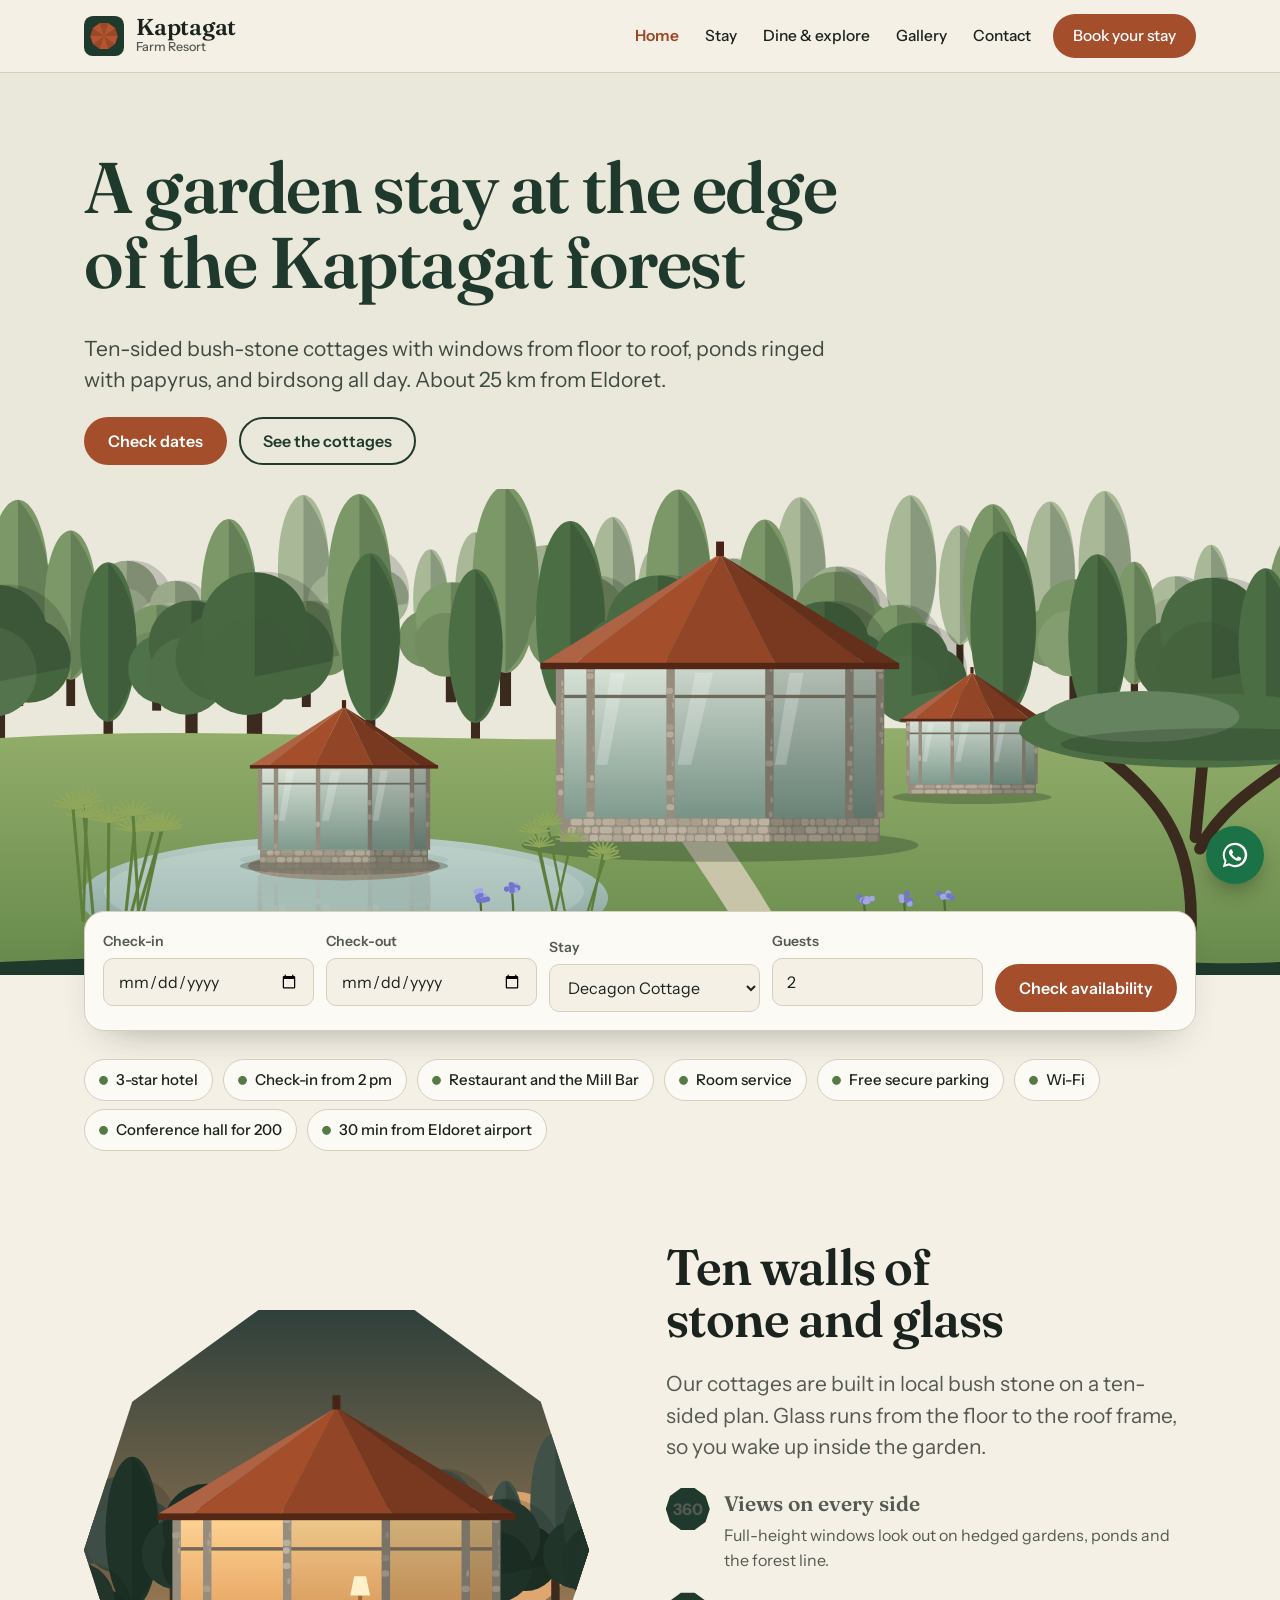
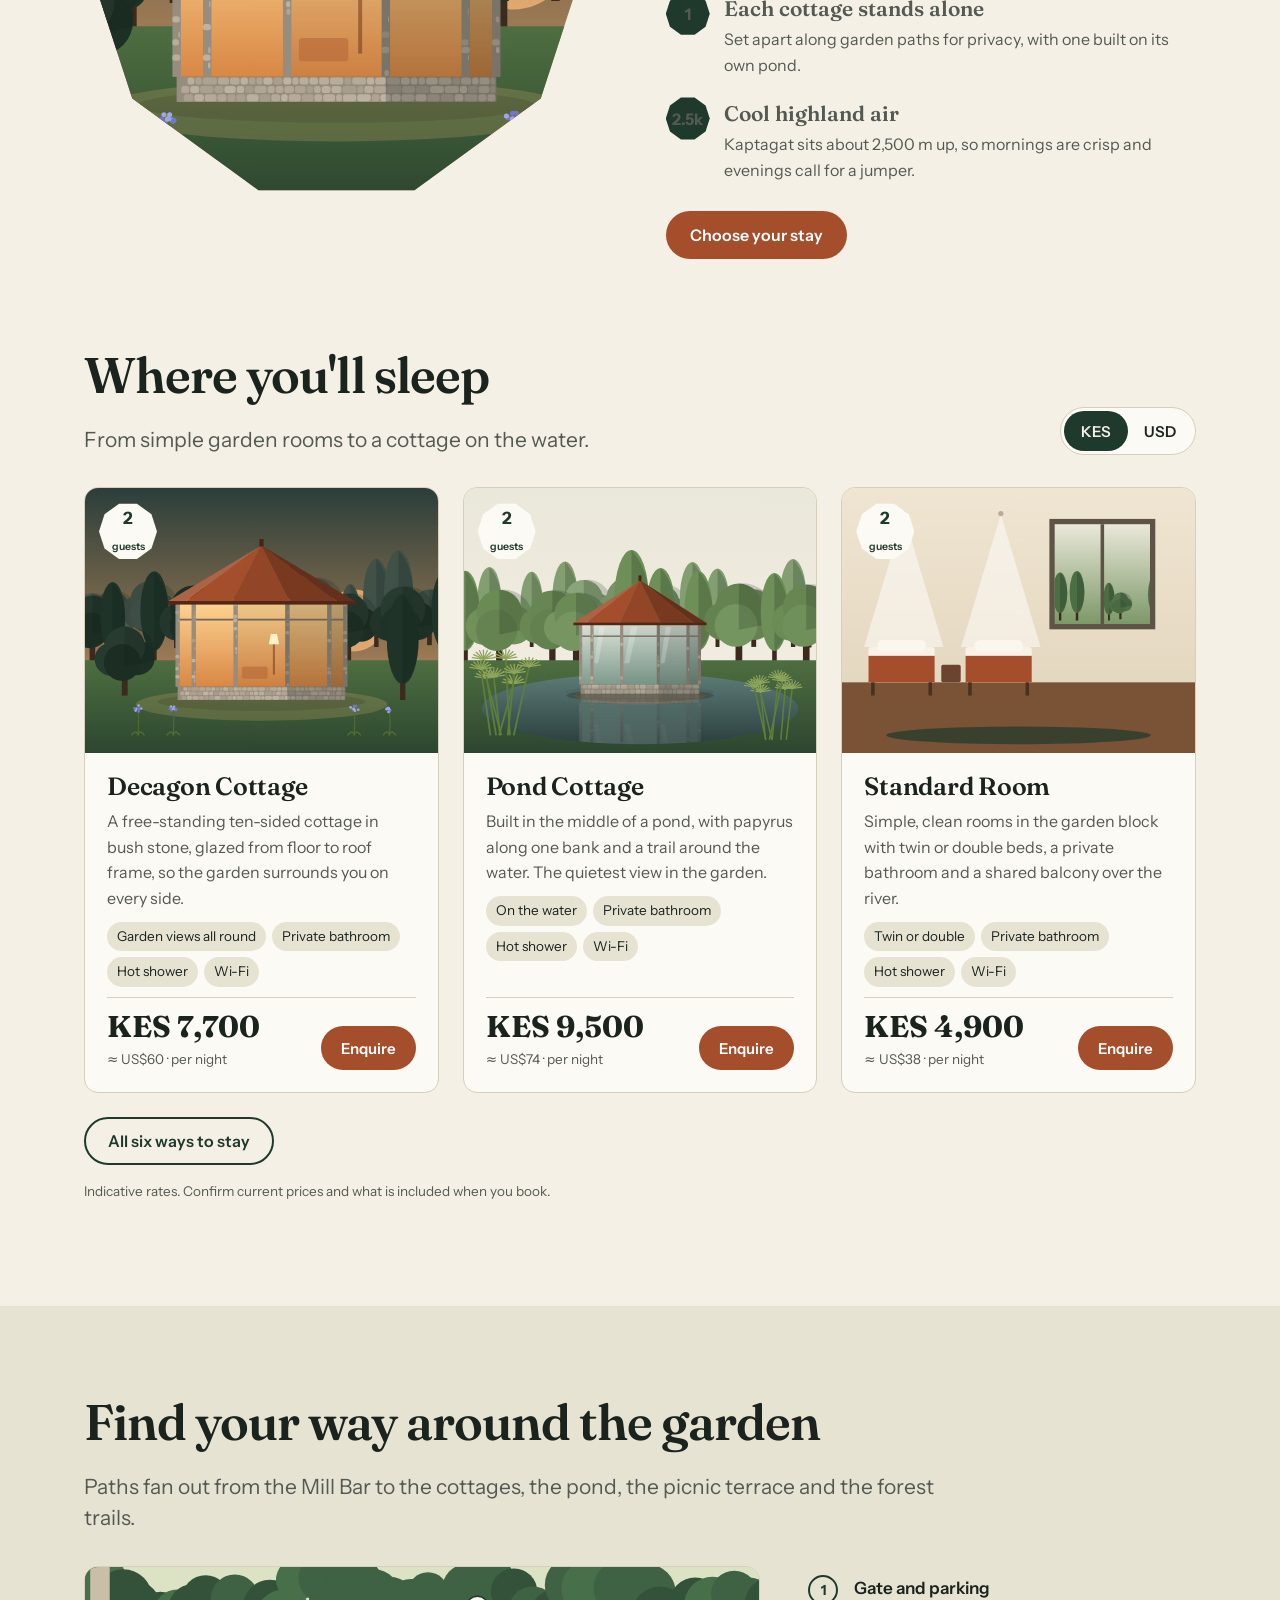
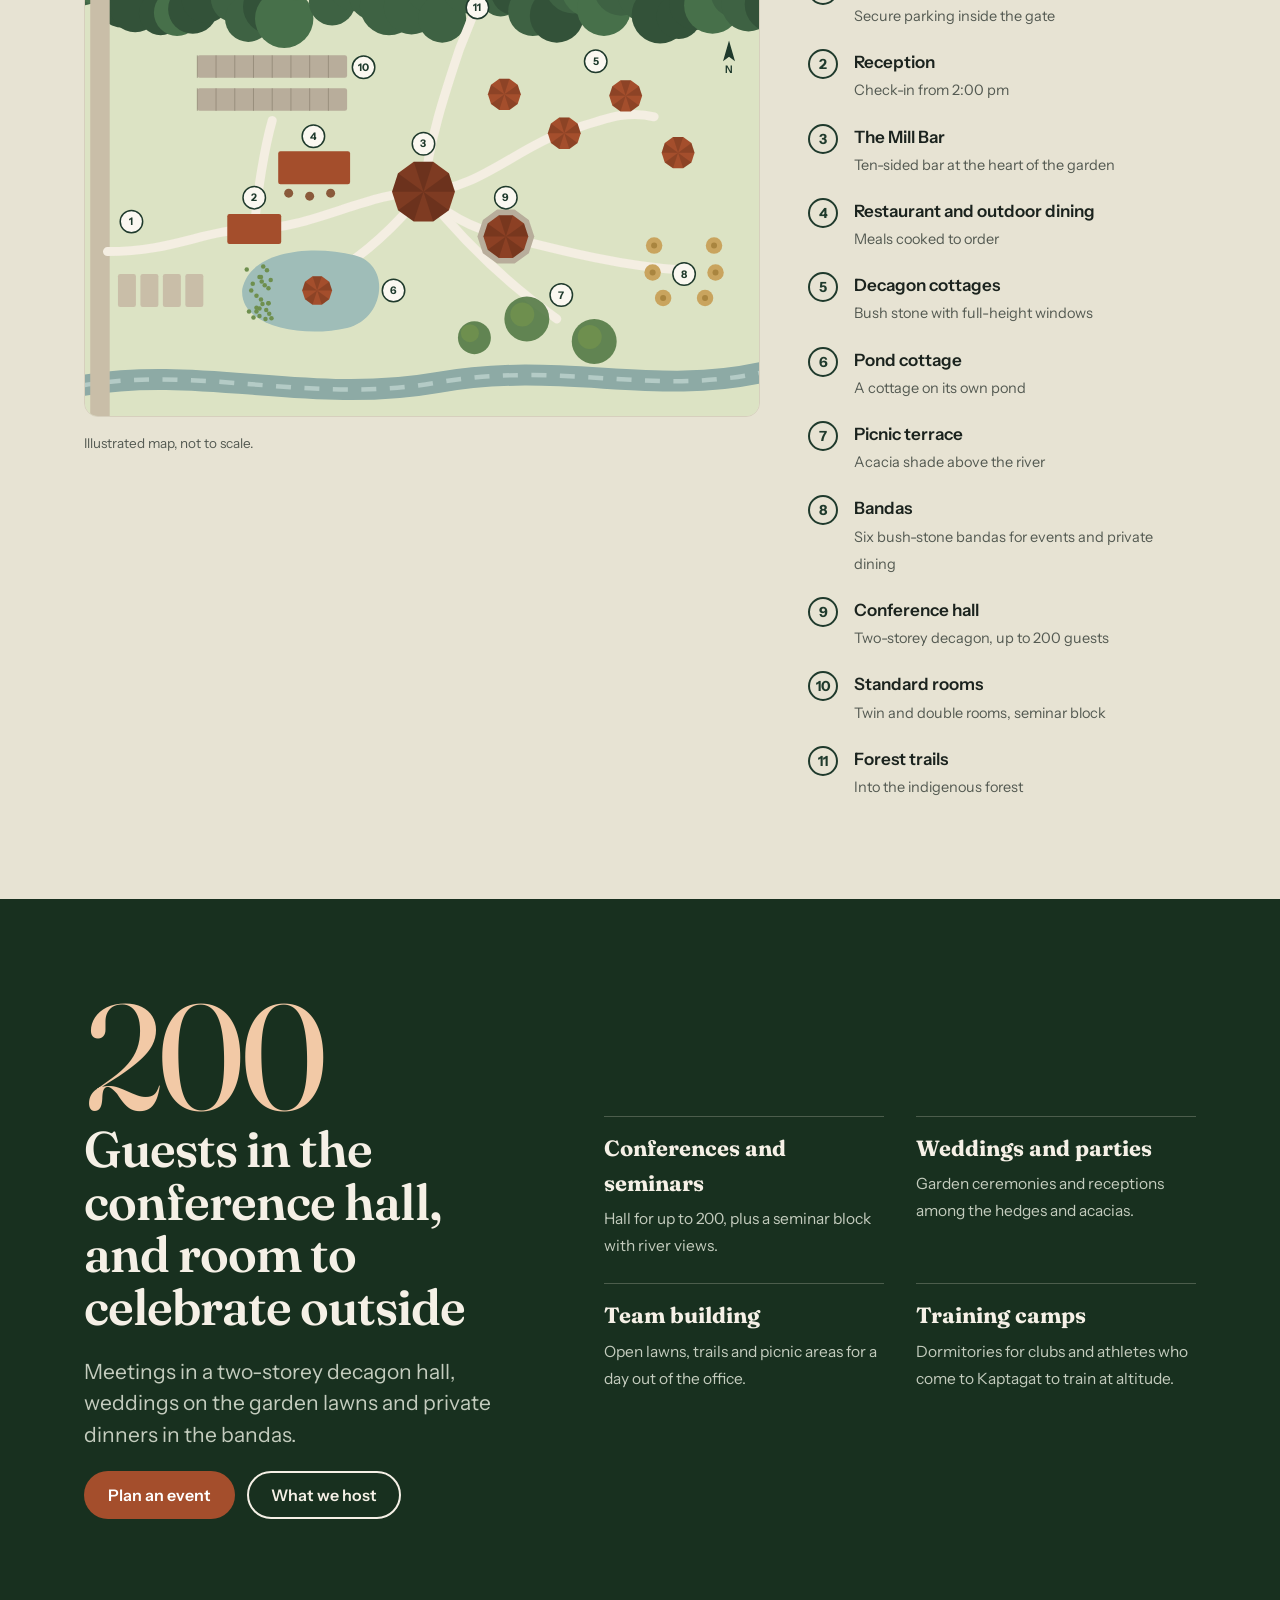
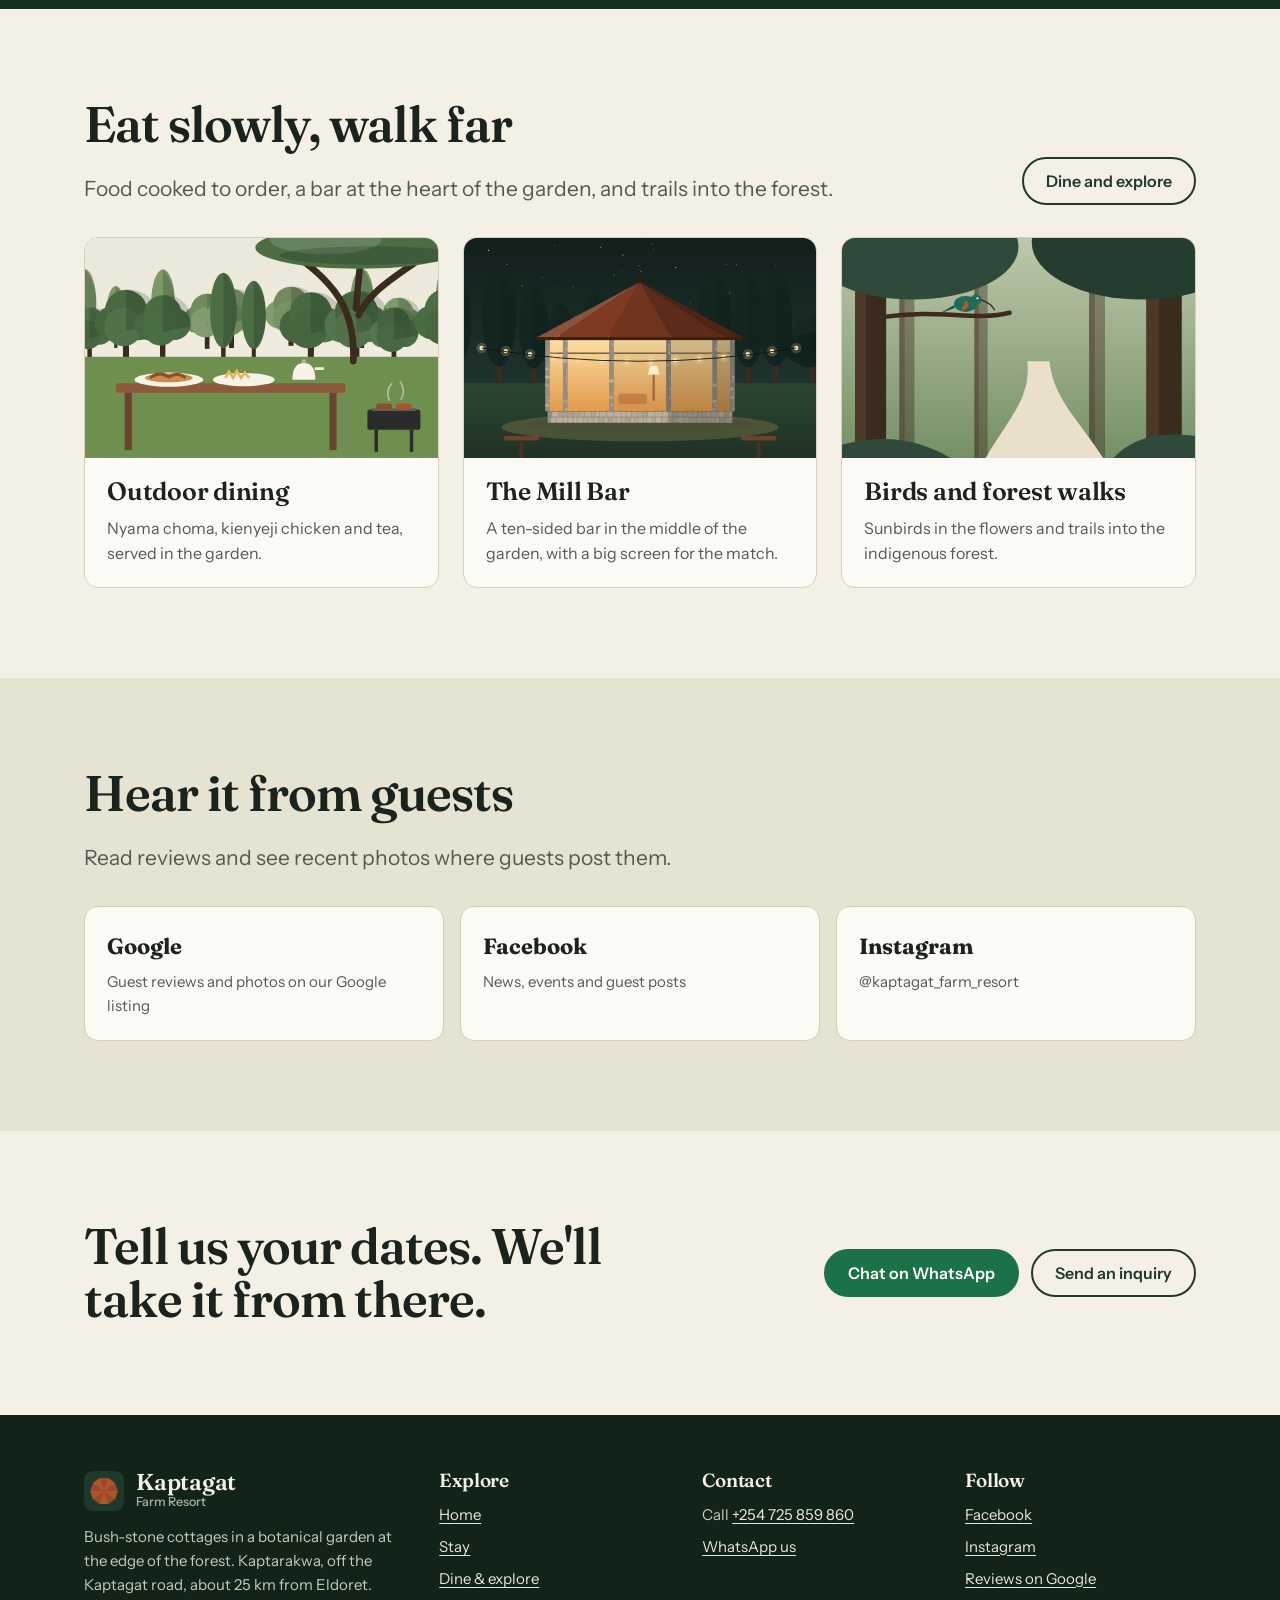
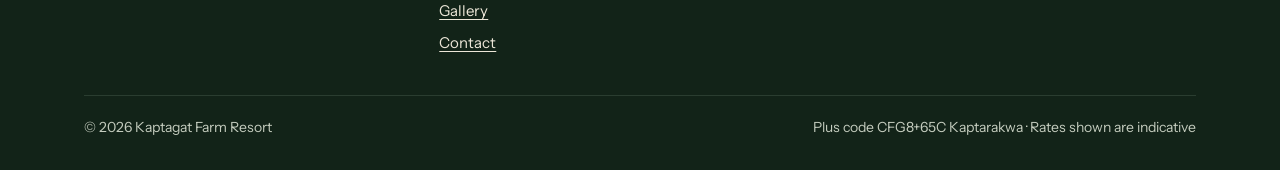
==== commit 6d89ab2a: "Restore the Google Hotels redesign (096ef5f) as the working version Co-Authored-By: Claude Sonnet 5." ====
--- a/index.html
+++ b/index.html
@@ -4,25 +4,26 @@
 <meta charset="utf-8">
 <meta name="viewport" content="width=device-width, initial-scale=1">
 <title>Kaptagat Farm Resort | Garden cottages near Eldoret, Kenya</title>
-<meta name="description" content="Bush-stone decagon cottages, a restaurant, the Mill Bar and event grounds in a botanical garden at the edge of the Kaptagat forest, about 25 km from Eldoret.">
+<meta name="description" content="Ten-sided bush-stone cottages in a botanical garden at the edge of the forest, 25 km from Eldoret. Restaurant, the Mill Bar, conference hall for 200 and wedding grounds. Book direct.">
 <link rel="canonical" href="https://kaptagatfarmresort.co.ke/">
-<meta name="theme-color" content="#1C3427">
+<meta name="theme-color" content="#1F3A2C">
 <meta property="og:type" content="website">
 <meta property="og:site_name" content="Kaptagat Farm Resort">
 <meta property="og:title" content="Kaptagat Farm Resort | Garden cottages near Eldoret, Kenya">
-<meta property="og:description" content="Bush-stone decagon cottages, a restaurant, the Mill Bar and event grounds in a botanical garden at the edge of the Kaptagat forest, about 25 km from Eldoret.">
+<meta property="og:description" content="Ten-sided bush-stone cottages in a botanical garden at the edge of the forest, 25 km from Eldoret. Restaurant, the Mill Bar, conference hall for 200 and wedding grounds. Book direct.">
 <meta property="og:url" content="https://kaptagatfarmresort.co.ke/">
-<meta name="twitter:card" content="summary">
+<meta property="og:image" content="https://kaptagatfarmresort.co.ke/img/og-image.jpg">
+<meta name="twitter:card" content="summary_large_image">
 <link rel="icon" href="img/favicon.svg" type="image/svg+xml">
 <link rel="preconnect" href="https://fonts.googleapis.com">
 <link rel="preconnect" href="https://fonts.gstatic.com" crossorigin>
-<link rel="stylesheet" href="https://fonts.googleapis.com/css2?family=Newsreader:opsz,wght@6..72,400;6..72,500&amp;family=Public+Sans:wght@400;500;600&amp;display=swap">
+<link rel="stylesheet" href="https://fonts.googleapis.com/css2?family=Fraunces:opsz,wght@9..144,500;9..144,600&amp;family=Instrument+Sans:wght@400;500;600;700&amp;display=swap">
 <link rel="stylesheet" href="css/style.css">
 <script type="application/ld+json">{
  "@context": "https://schema.org",
  "@type": "Hotel",
  "name": "Kaptagat Farm Resort",
- "description": "Bush-stone decagon cottages in a botanical garden at the edge of the forest near Eldoret, Kenya, with a restaurant, bar, conference hall and event grounds.",
+ "description": "Bush-stone decagon cottages in a botanical garden at the edge of the forest near Eldoret, Kenya. Restaurant, the Mill Bar, conference hall and event grounds.",
  "url": "https://kaptagatfarmresort.co.ke",
  "telephone": "+254725859860",
  "starRating": {
@@ -36,6 +37,11 @@
   "addressRegion": "Uasin Gishu",
   "addressCountry": "KE"
  },
+ "geo": {
+  "@type": "GeoCoordinates",
+  "latitude": 0.4256,
+  "longitude": 35.4654
+ },
  "checkinTime": "14:00",
  "checkoutTime": "10:00",
  "sameAs": [
@@ -45,6 +51,11 @@
  "amenityFeature": [
   {
    "@type": "LocationFeatureSpecification",
+   "name": "Free parking",
+   "value": true
+  },
+  {
+   "@type": "LocationFeatureSpecification",
    "name": "Restaurant",
    "value": true
   },
@@ -60,7 +71,7 @@
   },
   {
    "@type": "LocationFeatureSpecification",
-   "name": "Free parking",
+   "name": "Free Wi-Fi",
    "value": true
   },
   {
@@ -75,24 +86,22 @@
 <a class="skip" href="#main">Skip to content</a>
 <header class="site-head">
   <div class="wrap head-in">
-    <a class="brand" href="index.html" aria-label="Kaptagat Farm Resort, home"><svg class="mark" viewBox="0 0 64 64" aria-hidden="true"><polygon points="56.0,32.0 51.4,46.1 39.4,54.8 24.6,54.8 12.6,46.1 8.0,32.0 12.6,17.9 24.6,9.2 39.4,9.2 51.4,17.9" fill="none" stroke="currentColor" stroke-width="3.2" stroke-linejoin="round" stroke="currentColor"/><polygon points="51.0,32.0 47.4,43.2 37.9,50.1 26.1,50.1 16.6,43.2 13.0,32.0 16.6,20.8 26.1,13.9 37.9,13.9 47.4,20.8" fill="none" stroke="currentColor" stroke-width="1.4" stroke-linejoin="round" /><line x1="32.0" y1="32.0" x2="56.0" y2="32.0" stroke="currentColor" stroke-width="1.2" opacity="0.7" /><line x1="32.0" y1="32.0" x2="51.4" y2="46.1" stroke="currentColor" stroke-width="1.2" opacity="0.7" /><line x1="32.0" y1="32.0" x2="39.4" y2="54.8" stroke="currentColor" stroke-width="1.2" opacity="0.7" /><line x1="32.0" y1="32.0" x2="24.6" y2="54.8" stroke="currentColor" stroke-width="1.2" opacity="0.7" /><line x1="32.0" y1="32.0" x2="12.6" y2="46.1" stroke="currentColor" stroke-width="1.2" opacity="0.7" /><line x1="32.0" y1="32.0" x2="8.0" y2="32.0" stroke="currentColor" stroke-width="1.2" opacity="0.7" /><line x1="32.0" y1="32.0" x2="12.6" y2="17.9" stroke="currentColor" stroke-width="1.2" opacity="0.7" /><line x1="32.0" y1="32.0" x2="24.6" y2="9.2" stroke="currentColor" stroke-width="1.2" opacity="0.7" /><line x1="32.0" y1="32.0" x2="39.4" y2="9.2" stroke="currentColor" stroke-width="1.2" opacity="0.7" /><line x1="32.0" y1="32.0" x2="51.4" y2="17.9" stroke="currentColor" stroke-width="1.2" opacity="0.7" /></svg><span>Kaptagat Farm Resort</span></a>
+    <a class="brand" href="index.html" aria-label="Kaptagat Farm Resort, home"><svg viewBox="0 0 64 64" aria-hidden="true"><rect width="64" height="64" rx="14" fill="#1F3A2C"/><polygon points="54.0,32.0 49.8,44.9 38.8,52.9 25.2,52.9 14.2,44.9 10.0,32.0 14.2,19.1 25.2,11.1 38.8,11.1 49.8,19.1" fill="#B4552F"/><path d="M32 32 L49.8 44.9 L38.8 52.9Z" fill="#000" opacity=".14"/><path d="M32 32 L25.2 52.9 L14.2 44.9Z" fill="#000" opacity=".14"/><path d="M32 32 L10.0 32.0 L14.2 19.1Z" fill="#000" opacity=".14"/><path d="M32 32 L25.2 11.1 L38.8 11.1Z" fill="#000" opacity=".14"/><path d="M32 32 L49.8 19.1 L54.0 32.0Z" fill="#000" opacity=".14"/></svg><span>Kaptagat<small>Farm Resort</small></span></a>
     <button class="menu-btn" type="button" aria-expanded="false" aria-controls="nav">Menu</button>
     <nav id="nav" aria-label="Main">
-      <a href="index.html">Home</a><a href="accommodations.html">Stay</a><a href="experiences.html">Dine &amp; explore</a><a href="contact.html">Contact</a>
-      <a class="btn" href="contact.html">Book a stay</a>
+      <a href="index.html">Home</a><a href="accommodations.html">Stay</a><a href="experiences.html">Dine &amp; explore</a><a href="gallery.html">Gallery</a><a href="contact.html">Contact</a>
+      <a class="btn btn-sm" href="contact.html">Book your stay</a>
     </nav>
   </div>
 </header>
 <main id="main">
 
-<section class="hero on-forest" aria-labelledby="h-hero">
-  <div class="wrap">
-    <div>
-      <h1 id="h-hero">Garden cottages at the edge of the Kaptagat forest</h1>
-      <p class="lede">Bush-stone cottages, a restaurant and the Mill Bar in a botanical garden, about 25&nbsp;km from Eldoret.</p>
-      <div class="acts"><a class="btn" href="#booking">Check availability</a><a class="btn line" href="accommodations.html">See the stays</a></div>
-    </div>
-    <svg class="drawing" viewBox="0 0 1000 560" role="img" aria-label="Line drawing of a decagon cottage: an elevation showing bush-stone pillars, full-height glazing and a pyramid roof, beside its ten-sided roof plan"><ellipse cx="48" cy="380" rx="16" ry="70" fill="currentColor" fill-opacity=".05" stroke="currentColor" stroke-width=".8" opacity=".6"/><line x1="48.0" y1="450.0" x2="48.0" y2="470.0" stroke="currentColor" stroke-width="0.9" opacity="0.6" /><ellipse cx="84" cy="395" rx="13" ry="54" fill="currentColor" fill-opacity=".05" stroke="currentColor" stroke-width=".8" opacity=".6"/><line x1="84.0" y1="449.0" x2="84.0" y2="470.0" stroke="currentColor" stroke-width="0.9" opacity="0.6" /><line x1="-33.0" y1="470.0" x2="613.0" y2="470.0" stroke="currentColor" stroke-width="1.3" opacity="1" /><line x1="-27.0" y1="470.0" x2="-34.0" y2="479.0" stroke="currentColor" stroke-width="0.6" opacity="0.4" /><line x1="-16.0" y1="470.0" x2="-23.0" y2="479.0" stroke="currentColor" stroke-width="0.6" opacity="0.4" /><line x1="-5.0" y1="470.0" x2="-12.0" y2="479.0" stroke="currentColor" stroke-width="0.6" opacity="0.4" /><line x1="6.0" y1="470.0" x2="-1.0" y2="479.0" stroke="currentColor" stroke-width="0.6" opacity="0.4" /><line x1="17.0" y1="470.0" x2="10.0" y2="479.0" stroke="currentColor" stroke-width="0.6" opacity="0.4" /><line x1="28.0" y1="470.0" x2="21.0" y2="479.0" stroke="currentColor" stroke-width="0.6" opacity="0.4" /><line x1="39.0" y1="470.0" x2="32.0" y2="479.0" stroke="currentColor" stroke-width="0.6" opacity="0.4" /><line x1="50.0" y1="470.0" x2="43.0" y2="479.0" stroke="currentColor" stroke-width="0.6" opacity="0.4" /><line x1="61.0" y1="470.0" x2="54.0" y2="479.0" stroke="currentColor" stroke-width="0.6" opacity="0.4" /><line x1="72.0" y1="470.0" x2="65.0" y2="479.0" stroke="currentColor" stroke-width="0.6" opacity="0.4" /><line x1="83.0" y1="470.0" x2="76.0" y2="479.0" stroke="currentColor" stroke-width="0.6" opacity="0.4" /><line x1="94.0" y1="470.0" x2="87.0" y2="479.0" stroke="currentColor" stroke-width="0.6" opacity="0.4" /><line x1="105.0" y1="470.0" x2="98.0" y2="479.0" stroke="currentColor" stroke-width="0.6" opacity="0.4" /><line x1="116.0" y1="470.0" x2="109.0" y2="479.0" stroke="currentColor" stroke-width="0.6" opacity="0.4" /><line x1="127.0" y1="470.0" x2="120.0" y2="479.0" stroke="currentColor" stroke-width="0.6" opacity="0.4" /><line x1="138.0" y1="470.0" x2="131.0" y2="479.0" stroke="currentColor" stroke-width="0.6" opacity="0.4" /><line x1="149.0" y1="470.0" x2="142.0" y2="479.0" stroke="currentColor" stroke-width="0.6" opacity="0.4" /><line x1="160.0" y1="470.0" x2="153.0" y2="479.0" stroke="currentColor" stroke-width="0.6" opacity="0.4" /><line x1="171.0" y1="470.0" x2="164.0" y2="479.0" stroke="currentColor" stroke-width="0.6" opacity="0.4" /><line x1="182.0" y1="470.0" x2="175.0" y2="479.0" stroke="currentColor" stroke-width="0.6" opacity="0.4" /><line x1="193.0" y1="470.0" x2="186.0" y2="479.0" stroke="currentColor" stroke-width="0.6" opacity="0.4" /><line x1="204.0" y1="470.0" x2="197.0" y2="479.0" stroke="currentColor" stroke-width="0.6" opacity="0.4" /><line x1="215.0" y1="470.0" x2="208.0" y2="479.0" stroke="currentColor" stroke-width="0.6" opacity="0.4" /><line x1="226.0" y1="470.0" x2="219.0" y2="479.0" stroke="currentColor" stroke-width="0.6" opacity="0.4" /><line x1="237.0" y1="470.0" x2="230.0" y2="479.0" stroke="currentColor" stroke-width="0.6" opacity="0.4" /><line x1="248.0" y1="470.0" x2="241.0" y2="479.0" stroke="currentColor" stroke-width="0.6" opacity="0.4" /><line x1="259.0" y1="470.0" x2="252.0" y2="479.0" stroke="currentColor" stroke-width="0.6" opacity="0.4" /><line x1="270.0" y1="470.0" x2="263.0" y2="479.0" stroke="currentColor" stroke-width="0.6" opacity="0.4" /><line x1="281.0" y1="470.0" x2="274.0" y2="479.0" stroke="currentColor" stroke-width="0.6" opacity="0.4" /><line x1="292.0" y1="470.0" x2="285.0" y2="479.0" stroke="currentColor" stroke-width="0.6" opacity="0.4" /><line x1="303.0" y1="470.0" x2="296.0" y2="479.0" stroke="currentColor" stroke-width="0.6" opacity="0.4" /><line x1="314.0" y1="470.0" x2="307.0" y2="479.0" stroke="currentColor" stroke-width="0.6" opacity="0.4" /><line x1="325.0" y1="470.0" x2="318.0" y2="479.0" stroke="currentColor" stroke-width="0.6" opacity="0.4" /><line x1="336.0" y1="470.0" x2="329.0" y2="479.0" stroke="currentColor" stroke-width="0.6" opacity="0.4" /><line x1="347.0" y1="470.0" x2="340.0" y2="479.0" stroke="currentColor" stroke-width="0.6" opacity="0.4" /><line x1="358.0" y1="470.0" x2="351.0" y2="479.0" stroke="currentColor" stroke-width="0.6" opacity="0.4" /><line x1="369.0" y1="470.0" x2="362.0" y2="479.0" stroke="currentColor" stroke-width="0.6" opacity="0.4" /><line x1="380.0" y1="470.0" x2="373.0" y2="479.0" stroke="currentColor" stroke-width="0.6" opacity="0.4" /><line x1="391.0" y1="470.0" x2="384.0" y2="479.0" stroke="currentColor" stroke-width="0.6" opacity="0.4" /><line x1="402.0" y1="470.0" x2="395.0" y2="479.0" stroke="currentColor" stroke-width="0.6" opacity="0.4" /><line x1="413.0" y1="470.0" x2="406.0" y2="479.0" stroke="currentColor" stroke-width="0.6" opacity="0.4" /><line x1="424.0" y1="470.0" x2="417.0" y2="479.0" stroke="currentColor" stroke-width="0.6" opacity="0.4" /><line x1="435.0" y1="470.0" x2="428.0" y2="479.0" stroke="currentColor" stroke-width="0.6" opacity="0.4" /><line x1="446.0" y1="470.0" x2="439.0" y2="479.0" stroke="currentColor" stroke-width="0.6" opacity="0.4" /><line x1="457.0" y1="470.0" x2="450.0" y2="479.0" stroke="currentColor" stroke-width="0.6" opacity="0.4" /><line x1="468.0" y1="470.0" x2="461.0" y2="479.0" stroke="currentColor" stroke-width="0.6" opacity="0.4" /><line x1="479.0" y1="470.0" x2="472.0" y2="479.0" stroke="currentColor" stroke-width="0.6" opacity="0.4" /><line x1="490.0" y1="470.0" x2="483.0" y2="479.0" stroke="currentColor" stroke-width="0.6" opacity="0.4" /><line x1="501.0" y1="470.0" x2="494.0" y2="479.0" stroke="currentColor" stroke-width="0.6" opacity="0.4" /><line x1="512.0" y1="470.0" x2="505.0" y2="479.0" stroke="currentColor" stroke-width="0.6" opacity="0.4" /><line x1="523.0" y1="470.0" x2="516.0" y2="479.0" stroke="currentColor" stroke-width="0.6" opacity="0.4" /><line x1="534.0" y1="470.0" x2="527.0" y2="479.0" stroke="currentColor" stroke-width="0.6" opacity="0.4" /><line x1="545.0" y1="470.0" x2="538.0" y2="479.0" stroke="currentColor" stroke-width="0.6" opacity="0.4" /><line x1="556.0" y1="470.0" x2="549.0" y2="479.0" stroke="currentColor" stroke-width="0.6" opacity="0.4" /><line x1="567.0" y1="470.0" x2="560.0" y2="479.0" stroke="currentColor" stroke-width="0.6" opacity="0.4" /><line x1="578.0" y1="470.0" x2="571.0" y2="479.0" stroke="currentColor" stroke-width="0.6" opacity="0.4" /><line x1="589.0" y1="470.0" x2="582.0" y2="479.0" stroke="currentColor" stroke-width="0.6" opacity="0.4" /><line x1="600.0" y1="470.0" x2="593.0" y2="479.0" stroke="currentColor" stroke-width="0.6" opacity="0.4" /><rect x="120.0" y="260.0" width="32.5" height="180.6" fill="currentColor" fill-opacity="0.1" stroke="currentColor" stroke-width="1"/><line x1="120.0" y1="310.4" x2="152.5" y2="310.4" stroke="currentColor" stroke-width="0.7" opacity="0.8" /><rect x="152.5" y="260.0" width="85.0" height="180.6" fill="currentColor" fill-opacity="0.07" stroke="currentColor" stroke-width="1"/><line x1="152.5" y1="310.4" x2="237.5" y2="310.4" stroke="currentColor" stroke-width="0.7" opacity="0.8" /><line x1="195.0" y1="260.0" x2="195.0" y2="440.6" stroke="currentColor" stroke-width="0.5" opacity="0.45" /><rect x="237.5" y="260.0" width="104.9" height="180.6" fill="currentColor" fill-opacity="0.045" stroke="currentColor" stroke-width="1"/><line x1="237.5" y1="310.4" x2="342.5" y2="310.4" stroke="currentColor" stroke-width="0.7" opacity="0.8" /><line x1="290.0" y1="260.0" x2="290.0" y2="440.6" stroke="currentColor" stroke-width="0.5" opacity="0.45" /><rect x="342.5" y="260.0" width="85.0" height="180.6" fill="currentColor" fill-opacity="0.03" stroke="currentColor" stroke-width="1"/><line x1="342.5" y1="310.4" x2="427.5" y2="310.4" stroke="currentColor" stroke-width="0.7" opacity="0.8" /><line x1="385.0" y1="260.0" x2="385.0" y2="440.6" stroke="currentColor" stroke-width="0.5" opacity="0.45" /><rect x="427.5" y="260.0" width="32.5" height="180.6" fill="currentColor" fill-opacity="0.02" stroke="currentColor" stroke-width="1"/><line x1="427.5" y1="310.4" x2="460.0" y2="310.4" stroke="currentColor" stroke-width="0.7" opacity="0.8" /><rect x="120.0" y="440.6" width="340.0" height="29.4" fill="none" stroke="currentColor" stroke-width="1"/><line x1="120.0" y1="450.4" x2="460.0" y2="450.4" stroke="currentColor" stroke-width="0.5" opacity="0.55" /><line x1="120.0" y1="460.2" x2="460.0" y2="460.2" stroke="currentColor" stroke-width="0.5" opacity="0.55" /><line x1="126.8" y1="440.6" x2="126.8" y2="450.4" stroke="currentColor" stroke-width="0.5" opacity="0.5" /><line x1="143.2" y1="440.6" x2="143.2" y2="450.4" stroke="currentColor" stroke-width="0.5" opacity="0.5" /><line x1="163.3" y1="440.6" x2="163.3" y2="450.4" stroke="currentColor" stroke-width="0.5" opacity="0.5" /><line x1="180.3" y1="440.6" x2="180.3" y2="450.4" stroke="currentColor" stroke-width="0.5" opacity="0.5" /><line x1="196.2" y1="440.6" x2="196.2" y2="450.4" stroke="currentColor" stroke-width="0.5" opacity="0.5" /><line x1="216.4" y1="440.6" x2="216.4" y2="450.4" stroke="currentColor" stroke-width="0.5" opacity="0.5" /><line x1="243.4" y1="440.6" x2="243.4" y2="450.4" stroke="currentColor" stroke-width="0.5" opacity="0.5" /><line x1="268.8" y1="440.6" x2="268.8" y2="450.4" stroke="currentColor" stroke-width="0.5" opacity="0.5" /><line x1="293.7" y1="440.6" x2="293.7" y2="450.4" stroke="currentColor" stroke-width="0.5" opacity="0.5" /><line x1="311.6" y1="440.6" x2="311.6" y2="450.4" stroke="currentColor" stroke-width="0.5" opacity="0.5" /><line x1="333.6" y1="440.6" x2="333.6" y2="450.4" stroke="currentColor" stroke-width="0.5" opacity="0.5" /><line x1="352.2" y1="440.6" x2="352.2" y2="450.4" stroke="currentColor" stroke-width="0.5" opacity="0.5" /><line x1="369.4" y1="440.6" x2="369.4" y2="450.4" stroke="currentColor" stroke-width="0.5" opacity="0.5" /><line x1="385.8" y1="440.6" x2="385.8" y2="450.4" stroke="currentColor" stroke-width="0.5" opacity="0.5" /><line x1="403.6" y1="440.6" x2="403.6" y2="450.4" stroke="currentColor" stroke-width="0.5" opacity="0.5" /><line x1="430.6" y1="440.6" x2="430.6" y2="450.4" stroke="currentColor" stroke-width="0.5" opacity="0.5" /><line x1="133.7" y1="450.4" x2="133.7" y2="460.2" stroke="currentColor" stroke-width="0.5" opacity="0.5" /><line x1="159.1" y1="450.4" x2="159.1" y2="460.2" stroke="currentColor" stroke-width="0.5" opacity="0.5" /><line x1="176.6" y1="450.4" x2="176.6" y2="460.2" stroke="currentColor" stroke-width="0.5" opacity="0.5" /><line x1="195.6" y1="450.4" x2="195.6" y2="460.2" stroke="currentColor" stroke-width="0.5" opacity="0.5" /><line x1="218.8" y1="450.4" x2="218.8" y2="460.2" stroke="currentColor" stroke-width="0.5" opacity="0.5" /><line x1="243.3" y1="450.4" x2="243.3" y2="460.2" stroke="currentColor" stroke-width="0.5" opacity="0.5" /><line x1="269.4" y1="450.4" x2="269.4" y2="460.2" stroke="currentColor" stroke-width="0.5" opacity="0.5" /><line x1="295.8" y1="450.4" x2="295.8" y2="460.2" stroke="currentColor" stroke-width="0.5" opacity="0.5" /><line x1="312.0" y1="450.4" x2="312.0" y2="460.2" stroke="currentColor" stroke-width="0.5" opacity="0.5" /><line x1="334.8" y1="450.4" x2="334.8" y2="460.2" stroke="currentColor" stroke-width="0.5" opacity="0.5" /><line x1="358.6" y1="450.4" x2="358.6" y2="460.2" stroke="currentColor" stroke-width="0.5" opacity="0.5" /><line x1="380.2" y1="450.4" x2="380.2" y2="460.2" stroke="currentColor" stroke-width="0.5" opacity="0.5" /><line x1="397.5" y1="450.4" x2="397.5" y2="460.2" stroke="currentColor" stroke-width="0.5" opacity="0.5" /><line x1="418.6" y1="450.4" x2="418.6" y2="460.2" stroke="currentColor" stroke-width="0.5" opacity="0.5" /><line x1="434.8" y1="450.4" x2="434.8" y2="460.2" stroke="currentColor" stroke-width="0.5" opacity="0.5" /><line x1="134.4" y1="460.2" x2="134.4" y2="470.0" stroke="currentColor" stroke-width="0.5" opacity="0.5" /><line x1="156.5" y1="460.2" x2="156.5" y2="470.0" stroke="currentColor" stroke-width="0.5" opacity="0.5" /><line x1="175.4" y1="460.2" x2="175.4" y2="470.0" stroke="currentColor" stroke-width="0.5" opacity="0.5" /><line x1="202.2" y1="460.2" x2="202.2" y2="470.0" stroke="currentColor" stroke-width="0.5" opacity="0.5" /><line x1="224.7" y1="460.2" x2="224.7" y2="470.0" stroke="currentColor" stroke-width="0.5" opacity="0.5" /><line x1="251.1" y1="460.2" x2="251.1" y2="470.0" stroke="currentColor" stroke-width="0.5" opacity="0.5" /><line x1="277.2" y1="460.2" x2="277.2" y2="470.0" stroke="currentColor" stroke-width="0.5" opacity="0.5" /><line x1="298.8" y1="460.2" x2="298.8" y2="470.0" stroke="currentColor" stroke-width="0.5" opacity="0.5" /><line x1="319.1" y1="460.2" x2="319.1" y2="470.0" stroke="currentColor" stroke-width="0.5" opacity="0.5" /><line x1="341.9" y1="460.2" x2="341.9" y2="470.0" stroke="currentColor" stroke-width="0.5" opacity="0.5" /><line x1="362.5" y1="460.2" x2="362.5" y2="470.0" stroke="currentColor" stroke-width="0.5" opacity="0.5" /><line x1="379.6" y1="460.2" x2="379.6" y2="470.0" stroke="currentColor" stroke-width="0.5" opacity="0.5" /><line x1="398.6" y1="460.2" x2="398.6" y2="470.0" stroke="currentColor" stroke-width="0.5" opacity="0.5" /><line x1="424.2" y1="460.2" x2="424.2" y2="470.0" stroke="currentColor" stroke-width="0.5" opacity="0.5" /><line x1="439.7" y1="460.2" x2="439.7" y2="470.0" stroke="currentColor" stroke-width="0.5" opacity="0.5" /><line x1="455.3" y1="460.2" x2="455.3" y2="470.0" stroke="currentColor" stroke-width="0.5" opacity="0.5" /><rect x="115.8" y="260.0" width="8.4" height="210.0" fill="currentColor" fill-opacity=".22" stroke="currentColor" stroke-width=".9"/><rect x="148.3" y="260.0" width="8.4" height="210.0" fill="currentColor" fill-opacity=".22" stroke="currentColor" stroke-width=".9"/><rect x="233.3" y="260.0" width="8.4" height="210.0" fill="currentColor" fill-opacity=".22" stroke="currentColor" stroke-width=".9"/><rect x="338.3" y="260.0" width="8.4" height="210.0" fill="currentColor" fill-opacity=".22" stroke="currentColor" stroke-width=".9"/><rect x="423.3" y="260.0" width="8.4" height="210.0" fill="currentColor" fill-opacity=".22" stroke="currentColor" stroke-width=".9"/><rect x="455.8" y="260.0" width="8.4" height="210.0" fill="currentColor" fill-opacity=".22" stroke="currentColor" stroke-width=".9"/><polygon points="290.0,145.0 99.6,264.2 136.0,264.2" fill="currentColor" fill-opacity="0.16" stroke="currentColor" stroke-width="1.1" stroke-linejoin="round"/><polygon points="290.0,145.0 136.0,264.2 231.2,264.2" fill="currentColor" fill-opacity="0.11" stroke="currentColor" stroke-width="1.1" stroke-linejoin="round"/><polygon points="290.0,145.0 231.2,264.2 348.8,264.2" fill="currentColor" fill-opacity="0.07" stroke="currentColor" stroke-width="1.1" stroke-linejoin="round"/><polygon points="290.0,145.0 348.8,264.2 444.0,264.2" fill="currentColor" fill-opacity="0.04" stroke="currentColor" stroke-width="1.1" stroke-linejoin="round"/><polygon points="290.0,145.0 444.0,264.2 480.4,264.2" fill="currentColor" fill-opacity="0.02" stroke="currentColor" stroke-width="1.1" stroke-linejoin="round"/><line x1="99.6" y1="270.2" x2="480.4" y2="270.2" stroke="currentColor" stroke-width="0.8" opacity="0.7" /><line x1="290.0" y1="129.0" x2="290.0" y2="145.0" stroke="currentColor" stroke-width="1.4" opacity="1" /><polygon points="984.6,285.0 955.0,375.8 877.8,432.0 782.2,432.0 705.0,375.8 675.4,285.0 705.0,194.2 782.2,138.0 877.8,138.0 955.0,194.2" fill="none" stroke="currentColor" stroke-width="0.8" stroke-linejoin="round" stroke-dasharray="5 4" opacity=".6"/><polygon points="968.0,285.0 941.6,366.1 872.6,416.2 787.4,416.2 718.4,366.1 692.0,285.0 718.4,203.9 787.4,153.8 872.6,153.8 941.6,203.9" fill="none" stroke="currentColor" stroke-width="1.5" stroke-linejoin="round" /><polygon points="957.0,285.0 932.7,359.6 869.2,405.7 790.8,405.7 727.3,359.6 703.0,285.0 727.3,210.4 790.8,164.3 869.2,164.3 932.7,210.4" fill="none" stroke="currentColor" stroke-width="0.8" stroke-linejoin="round" /><line x1="830.0" y1="285.0" x2="968.0" y2="285.0" stroke="currentColor" stroke-width="0.6" opacity="0.5" /><line x1="830.0" y1="285.0" x2="941.6" y2="366.1" stroke="currentColor" stroke-width="0.6" opacity="0.5" /><line x1="830.0" y1="285.0" x2="872.6" y2="416.2" stroke="currentColor" stroke-width="0.6" opacity="0.5" /><line x1="830.0" y1="285.0" x2="787.4" y2="416.2" stroke="currentColor" stroke-width="0.6" opacity="0.5" /><line x1="830.0" y1="285.0" x2="718.4" y2="366.1" stroke="currentColor" stroke-width="0.6" opacity="0.5" /><line x1="830.0" y1="285.0" x2="692.0" y2="285.0" stroke="currentColor" stroke-width="0.6" opacity="0.5" /><line x1="830.0" y1="285.0" x2="718.4" y2="203.9" stroke="currentColor" stroke-width="0.6" opacity="0.5" /><line x1="830.0" y1="285.0" x2="787.4" y2="153.8" stroke="currentColor" stroke-width="0.6" opacity="0.5" /><line x1="830.0" y1="285.0" x2="872.6" y2="153.8" stroke="currentColor" stroke-width="0.6" opacity="0.5" /><line x1="830.0" y1="285.0" x2="941.6" y2="203.9" stroke="currentColor" stroke-width="0.6" opacity="0.5" /><circle cx="968.0" cy="285.0" r="3.9" fill="currentColor"/><circle cx="941.6" cy="366.1" r="3.9" fill="currentColor"/><circle cx="872.6" cy="416.2" r="3.9" fill="currentColor"/><circle cx="787.4" cy="416.2" r="3.9" fill="currentColor"/><circle cx="718.4" cy="366.1" r="3.9" fill="currentColor"/><circle cx="692.0" cy="285.0" r="3.9" fill="currentColor"/><circle cx="718.4" cy="203.9" r="3.9" fill="currentColor"/><circle cx="787.4" cy="153.8" r="3.9" fill="currentColor"/><circle cx="872.6" cy="153.8" r="3.9" fill="currentColor"/><circle cx="941.6" cy="203.9" r="3.9" fill="currentColor"/><circle cx="830" cy="285" r="3" fill="none" stroke="currentColor" stroke-width=".8"/><g class="ann"><circle cx="460.0" cy="392.0" r="2.2" fill="currentColor"/><line x1="460.0" y1="392.0" x2="540.0" y2="392.0" stroke="currentColor" stroke-width=".7" opacity=".7"/><text x="547.0" y="396.0" text-anchor="start">Bush-stone pillars</text></g><g class="ann"><circle cx="284.8" cy="330.0" r="2.2" fill="currentColor"/><line x1="284.8" y1="330.0" x2="540.0" y2="330.0" stroke="currentColor" stroke-width=".7" opacity=".7"/><text x="547.0" y="334.0" text-anchor="start">Full-height glazing</text></g><g class="ann"><circle cx="340.0" cy="200.0" r="2.2" fill="currentColor"/><line x1="340.0" y1="200.0" x2="540.0" y2="205.0" stroke="currentColor" stroke-width=".7" opacity=".7"/><text x="547.0" y="209.0" text-anchor="start">Pyramid roof</text></g><text class="cap" x="290" y="522" text-anchor="middle">Decagon cottage, elevation</text><text class="cap" x="830" y="492" text-anchor="middle">Roof plan, ten sides</text></svg>
+<section class="hero" aria-labelledby="h-hero">
+  <img class="scene" src="img/hero.svg" alt="" width="1600" height="900" fetchpriority="high">
+  <div class="wrap">
+    <h1 id="h-hero">A garden stay at the edge of the Kaptagat forest</h1>
+    <p class="lede">Ten-sided bush-stone cottages with windows from floor to roof, ponds ringed with papyrus, and birdsong all day. About 25 km from Eldoret.</p>
+    <div class="acts"><a class="btn" href="#booking">Check dates</a><a class="btn ghost" href="accommodations.html">See the cottages</a></div>
   </div>
 </section>
 <section class="booking" id="booking" aria-labelledby="h-book">
@@ -101,126 +110,156 @@
     <form id="booking-form" novalidate>
       <div class="field"><label for="bk-in">Check-in</label><input id="bk-in" type="date" required><div class="err" id="bk-in-err" aria-live="polite"></div></div>
       <div class="field"><label for="bk-out">Check-out</label><input id="bk-out" type="date" required><div class="err" id="bk-out-err" aria-live="polite"></div></div>
-      <div class="field"><label for="bk-room">Stay</label><select id="bk-room"><option value="cottage">Decagon Cottage</option><option value="pond">Pond Cottage</option><option value="standard">Standard Room</option><option value="cabin">Deluxe Cabin</option><option value="villa">Villa</option><option value="dorm">Dormitory</option></select></div>
-      <div class="field"><label for="bk-guests">Guests</label><input id="bk-guests" type="number" inputmode="numeric" min="1" max="200" value="2"><div class="err" id="bk-guests-err" aria-live="polite"></div></div>
+      <div class="field"><label for="bk-room">Stay</label><select id="bk-room"><option value="cottage">Decagon Cottage</option><option value="pond">Pond Cottage</option><option value="standard">Standard Room</option><option value="cabin">Deluxe Cabin</option><option value="villa">Garden Villa</option><option value="dorm">Dormitory</option></select></div>
+      <div class="field"><label for="bk-guests">Guests</label><input id="bk-guests" type="number" inputmode="numeric" min="1" max="40" value="2"><div class="err" id="bk-guests-err" aria-live="polite"></div></div>
       <div class="field go"><button class="btn" type="submit">Check availability</button></div>
     </form>
     <div class="quote" id="quote" tabindex="-1" aria-live="polite">
-      <div><span class="sr">Estimate:</span><strong id="q-total"></strong><span id="q-detail" class="muted"></span>
-        <p class="note" style="margin:8px 0 0">Send your dates and we confirm availability and the final price. There is nothing to pay to ask.</p></div>
-      <div class="acts"><a class="btn" id="q-wa" href="#">Send on WhatsApp</a><a class="btn line" id="q-mail" href="#" data-needs-email>Email us</a></div>
-    </div>
-  </div>
-</section>
-
-<div class="wrap">
-  <section class="row" aria-labelledby="h-res">
-    <h2 id="h-res">The resort</h2>
+      <div><span class="sr">Estimated total:</span><strong id="q-total"></strong><span id="q-detail"></span>
+        <p class="note" style="margin:6px 0 0">Send your dates and we confirm availability and the final price. Nothing to pay to ask.</p></div>
+      <div class="acts"><a class="btn wa" id="q-wa" href="#">Send on WhatsApp</a><a class="btn ghost" id="q-mail" href="#" data-needs-email>Email us</a></div>
+    </div>
+    <ul class="facts" aria-label="At a glance">
+      <li>3-star hotel</li><li>Check-in from 2 pm</li><li>Restaurant and the Mill Bar</li><li>Room service</li>
+      <li>Free secure parking</li><li>Wi-Fi</li><li>Conference hall for 200</li><li>30 min from Eldoret airport</li>
+    </ul>
+  </div>
+</section>
+
+<section class="band" aria-labelledby="h-sig">
+  <div class="wrap sig">
+    <div class="deca-frame"><img src="img/cottage.svg" alt="Illustration of a decagon cottage at dusk with its windows lit" width="800" height="600" loading="lazy"></div>
     <div>
-      <p class="statement">Kaptagat Farm Resort is a garden property at Kaptarakwa, beside the Kaptagat road. The cottages are built in local bush stone on a ten-sided plan, with windows from the ground to the roof frame. Around them are hedged gardens, ponds and picnic terraces, and the forest begins at the edge of the grounds.</p>
-      <dl class="facts">
-        <div><dt>Location</dt><dd>Kaptarakwa, beside the Kaptagat road</dd></div>
-        <div><dt>From Eldoret</dt><dd>About 25&nbsp;km by road</dd></div>
-        <div><dt>Airport</dt><dd>About 30 minutes to Eldoret International</dd></div>
-        <div><dt>Plus code</dt><dd>CFG8+65C Kaptarakwa</dd></div>
-        <div><dt>Check-in</dt><dd>From 2:00&nbsp;pm</dd></div>
-        <div><dt>Check-out</dt><dd>By 10:00&nbsp;am</dd></div>
-        <div><dt>Breakfast</dt><dd>6:30 to 10:00&nbsp;am</dd></div>
-        <div><dt>On site</dt><dd>Restaurant, bar, room service, parking</dd></div>
-      </dl>
-    </div>
-  </section>
-
-  <section class="row" aria-labelledby="h-stay">
-    <h2 id="h-stay">Stay</h2>
+      <h2 id="h-sig">Ten walls of stone and glass</h2>
+      <p class="lede">Our cottages are built in local bush stone on a ten-sided plan. Glass runs from the floor to the roof frame, so you wake up inside the garden.</p>
+      <ul class="points">
+        <li><span class="ico" aria-hidden="true">360</span><span><b>Views on every side</b><span>Full-height windows look out on hedged gardens, ponds and the forest line.</span></span></li>
+        <li><span class="ico" aria-hidden="true">1</span><span><b>Each cottage stands alone</b><span>Set apart along garden paths for privacy, with one built on its own pond.</span></span></li>
+        <li><span class="ico" aria-hidden="true">2.5k</span><span><b>Cool highland air</b><span>Kaptagat sits about 2,500 m up, so mornings are crisp and evenings call for a jumper.</span></span></li>
+      </ul>
+      <a class="btn" href="accommodations.html">Choose your stay</a>
+    </div>
+  </div>
+</section>
+
+<section class="band" style="padding-top:0" aria-labelledby="h-rooms">
+  <div class="wrap">
+    <div class="sec-head"><div><h2 id="h-rooms">Where you'll sleep</h2><p class="lede">From simple garden rooms to a cottage on the water.</p></div><div class="cur" role="group" aria-label="Show prices in"><button type="button" data-cur="KES" aria-pressed="true">KES</button><button type="button" data-cur="USD" aria-pressed="false">USD</button></div></div>
+    <div class="rooms"><article class="room" id="cottage">
+  <img src="img/cottage.svg" alt="Decagon Cottage: illustration in place of a photo" width="800" height="600" loading="lazy">
+  <div class="cap" aria-label="Sleeps 2">2<small>guests</small></div>
+  <div class="room-body">
+    <h3>Decagon Cottage</h3>
+    <p>A free-standing ten-sided cottage in bush stone, glazed from floor to roof frame, so the garden surrounds you on every side.</p>
+    <ul class="amen"><li>Garden views all round</li><li>Private bathroom</li><li>Hot shower</li><li>Wi-Fi</li></ul>
+    <div class="price"><div><b data-kes="7700" data-unit="per night">KES 7,700</b><small data-alt></small></div>
+      <a class="btn btn-sm" href="contact.html">Enquire</a></div>
+  </div>
+</article><article class="room" id="pond">
+  <img src="img/pond-cottage.svg" alt="Pond Cottage: illustration in place of a photo" width="800" height="600" loading="lazy">
+  <div class="cap" aria-label="Sleeps 2">2<small>guests</small></div>
+  <div class="room-body">
+    <h3>Pond Cottage</h3>
+    <p>Built in the middle of a pond, with papyrus along one bank and a trail around the water. The quietest view in the garden.</p>
+    <ul class="amen"><li>On the water</li><li>Private bathroom</li><li>Hot shower</li><li>Wi-Fi</li></ul>
+    <div class="price"><div><b data-kes="9500" data-unit="per night">KES 9,500</b><small data-alt></small></div>
+      <a class="btn btn-sm" href="contact.html">Enquire</a></div>
+  </div>
+</article><article class="room" id="standard">
+  <img src="img/room.svg" alt="Standard Room: illustration in place of a photo" width="800" height="600" loading="lazy">
+  <div class="cap" aria-label="Sleeps 2">2<small>guests</small></div>
+  <div class="room-body">
+    <h3>Standard Room</h3>
+    <p>Simple, clean rooms in the garden block with twin or double beds, a private bathroom and a shared balcony over the river.</p>
+    <ul class="amen"><li>Twin or double</li><li>Private bathroom</li><li>Hot shower</li><li>Wi-Fi</li></ul>
+    <div class="price"><div><b data-kes="4900" data-unit="per night">KES 4,900</b><small data-alt></small></div>
+      <a class="btn btn-sm" href="contact.html">Enquire</a></div>
+  </div>
+</article></div>
+    <div class="acts" style="margin-top:24px"><a class="btn ghost" href="accommodations.html">All six ways to stay</a></div>
+    <p class="note">Indicative rates. Confirm current prices and what is included when you book.</p>
+  </div>
+</section>
+
+<section class="band tint" id="grounds" aria-labelledby="h-map">
+  <div class="wrap">
+    <div class="sec-head"><div><h2 id="h-map">Find your way around the garden</h2><p class="lede">Paths fan out from the Mill Bar to the cottages, the pond, the picnic terrace and the forest trails.</p></div></div>
+    <div class="mapgrid">
+      <div><svg viewBox="0 0 900 600" role="img" aria-labelledby="map-t" class="estate"><title id="map-t">Illustrated map of the resort grounds, numbered to match the list</title><rect width="900" height="600" fill="#DCE3C4"/><circle cx="-2" cy="22" r="29" fill="#3E6243"/><circle cx="18" cy="15" r="36" fill="#47704A"/><circle cx="51" cy="42" r="39" fill="#335239"/><circle cx="67" cy="53" r="34" fill="#335239"/><circle cx="101" cy="62" r="29" fill="#335239"/><circle cx="123" cy="61" r="31" fill="#47704A"/><circle cx="144" cy="56" r="33" fill="#335239"/><circle cx="161" cy="43" r="32" fill="#335239"/><circle cx="200" cy="42" r="32" fill="#3E6243"/><circle cx="218" cy="69" r="31" fill="#3E6243"/><circle cx="247" cy="53" r="36" fill="#335239"/><circle cx="266" cy="69" r="39" fill="#47704A"/><circle cx="283" cy="17" r="28" fill="#47704A"/><circle cx="317" cy="15" r="32" fill="#3E6243"/><circle cx="330" cy="47" r="31" fill="#3E6243"/><circle cx="360" cy="22" r="37" fill="#3E6243"/><circle cx="386" cy="37" r="34" fill="#3E6243"/><circle cx="406" cy="52" r="39" fill="#3E6243"/><circle cx="436" cy="53" r="37" fill="#3E6243"/><circle cx="458" cy="34" r="27" fill="#3E6243"/><circle cx="477" cy="69" r="32" fill="#3E6243"/><circle cx="510" cy="29" r="33" fill="#3E6243"/><circle cx="534" cy="17" r="38" fill="#3E6243"/><circle cx="555" cy="40" r="26" fill="#3E6243"/><circle cx="573" cy="33" r="31" fill="#335239"/><circle cx="598" cy="59" r="33" fill="#3E6243"/><circle cx="630" cy="65" r="36" fill="#335239"/><circle cx="652" cy="24" r="38" fill="#3E6243"/><circle cx="674" cy="29" r="38" fill="#47704A"/><circle cx="693" cy="56" r="36" fill="#47704A"/><circle cx="716" cy="28" r="37" fill="#3E6243"/><circle cx="750" cy="35" r="39" fill="#3E6243"/><circle cx="768" cy="64" r="38" fill="#335239"/><circle cx="793" cy="66" r="30" fill="#335239"/><circle cx="815" cy="49" r="35" fill="#335239"/><circle cx="838" cy="51" r="38" fill="#47704A"/><circle cx="867" cy="36" r="31" fill="#3E6243"/><circle cx="886" cy="50" r="36" fill="#3E6243"/><circle cx="918" cy="50" r="37" fill="#335239"/><circle cx="939" cy="55" r="38" fill="#3E6243"/><path d="M-10 560 C150 530 300 585 470 555 C640 525 760 575 910 540" stroke="#8DAAA5" stroke-width="28" fill="none"/><path d="M-10 560 C150 530 300 585 470 555 C640 525 760 575 910 540" stroke="#B4CBC6" stroke-width="6" fill="none" stroke-dasharray="20 18"/><path d="M20 0 L20 600" stroke="#C9BEA8" stroke-width="26"/><path d="M30 380 C120 380 160 350 226 350 C300 350 380 300 452 300" stroke="#F4EEE2" stroke-width="12" fill="none" stroke-linecap="round"/><path d="M452 300 C520 300 580 240 640 220 C690 205 720 190 760 200" stroke="#F4EEE2" stroke-width="12" fill="none" stroke-linecap="round"/><path d="M452 300 C480 330 520 350 562 360 C640 380 720 400 800 405" stroke="#F4EEE2" stroke-width="12" fill="none" stroke-linecap="round"/><path d="M452 300 C420 340 380 380 330 410" stroke="#F4EEE2" stroke-width="12" fill="none" stroke-linecap="round"/><path d="M452 300 C500 360 560 420 630 470" stroke="#F4EEE2" stroke-width="12" fill="none" stroke-linecap="round"/><path d="M452 300 C460 230 480 170 500 110 L520 60" stroke="#F4EEE2" stroke-width="12" fill="none" stroke-linecap="round"/><path d="M226 350 C230 300 240 240 250 205" stroke="#F4EEE2" stroke-width="12" fill="none" stroke-linecap="round"/><rect x="44" y="410" width="24" height="44" rx="3" fill="#C9BEA8"/><rect x="74" y="410" width="24" height="44" rx="3" fill="#C9BEA8"/><rect x="104" y="410" width="24" height="44" rx="3" fill="#C9BEA8"/><rect x="134" y="410" width="24" height="44" rx="3" fill="#C9BEA8"/><rect x="150" y="118" width="200" height="30" rx="3" fill="#B8AD9B"/><rect x="150" y="162" width="200" height="30" rx="3" fill="#B8AD9B"/><line x1="150" y1="118" x2="150" y2="148" stroke="#8F8574"/><line x1="150" y1="162" x2="150" y2="192" stroke="#8F8574"/><line x1="175" y1="118" x2="175" y2="148" stroke="#8F8574"/><line x1="175" y1="162" x2="175" y2="192" stroke="#8F8574"/><line x1="200" y1="118" x2="200" y2="148" stroke="#8F8574"/><line x1="200" y1="162" x2="200" y2="192" stroke="#8F8574"/><line x1="225" y1="118" x2="225" y2="148" stroke="#8F8574"/><line x1="225" y1="162" x2="225" y2="192" stroke="#8F8574"/><line x1="250" y1="118" x2="250" y2="148" stroke="#8F8574"/><line x1="250" y1="162" x2="250" y2="192" stroke="#8F8574"/><line x1="275" y1="118" x2="275" y2="148" stroke="#8F8574"/><line x1="275" y1="162" x2="275" y2="192" stroke="#8F8574"/><line x1="300" y1="118" x2="300" y2="148" stroke="#8F8574"/><line x1="300" y1="162" x2="300" y2="192" stroke="#8F8574"/><line x1="325" y1="118" x2="325" y2="148" stroke="#8F8574"/><line x1="325" y1="162" x2="325" y2="192" stroke="#8F8574"/><rect x="190" y="330" width="72" height="40" rx="3" fill="#A44E2C"/><rect x="258" y="246" width="96" height="44" rx="3" fill="#A44E2C"/><circle cx="272" cy="302" r="6" fill="#8A5A3B"/><circle cx="300" cy="306" r="6" fill="#8A5A3B"/><circle cx="328" cy="302" r="6" fill="#8A5A3B"/><polygon points="494.0,300.0 486.0,324.7 465.0,339.9 439.0,339.9 418.0,324.7 410.0,300.0 418.0,275.3 439.0,260.1 465.0,260.1 486.0,275.3" fill="#7E3B22"/><path d="M452 300 L486.0 324.7 L465.0 339.9Z" fill="#000" opacity=".14"/><path d="M452 300 L439.0 339.9 L418.0 324.7Z" fill="#000" opacity=".14"/><path d="M452 300 L410.0 300.0 L418.0 275.3Z" fill="#000" opacity=".14"/><path d="M452 300 L439.0 260.1 L465.0 260.1Z" fill="#000" opacity=".14"/><path d="M452 300 L486.0 275.3 L494.0 300.0Z" fill="#000" opacity=".14"/><polygon points="582.0,170.0 577.8,182.9 566.8,190.9 553.2,190.9 542.2,182.9 538.0,170.0 542.2,157.1 553.2,149.1 566.8,149.1 577.8,157.1" fill="#A44E2C"/><path d="M560 170 L577.8 182.9 L566.8 190.9Z" fill="#000" opacity=".14"/><path d="M560 170 L553.2 190.9 L542.2 182.9Z" fill="#000" opacity=".14"/><path d="M560 170 L538.0 170.0 L542.2 157.1Z" fill="#000" opacity=".14"/><path d="M560 170 L553.2 149.1 L566.8 149.1Z" fill="#000" opacity=".14"/><path d="M560 170 L577.8 157.1 L582.0 170.0Z" fill="#000" opacity=".14"/><polygon points="662.0,222.0 657.8,234.9 646.8,242.9 633.2,242.9 622.2,234.9 618.0,222.0 622.2,209.1 633.2,201.1 646.8,201.1 657.8,209.1" fill="#A44E2C"/><path d="M640 222 L657.8 234.9 L646.8 242.9Z" fill="#000" opacity=".14"/><path d="M640 222 L633.2 242.9 L622.2 234.9Z" fill="#000" opacity=".14"/><path d="M640 222 L618.0 222.0 L622.2 209.1Z" fill="#000" opacity=".14"/><path d="M640 222 L633.2 201.1 L646.8 201.1Z" fill="#000" opacity=".14"/><path d="M640 222 L657.8 209.1 L662.0 222.0Z" fill="#000" opacity=".14"/><polygon points="744.0,172.0 739.8,184.9 728.8,192.9 715.2,192.9 704.2,184.9 700.0,172.0 704.2,159.1 715.2,151.1 728.8,151.1 739.8,159.1" fill="#A44E2C"/><path d="M722 172 L739.8 184.9 L728.8 192.9Z" fill="#000" opacity=".14"/><path d="M722 172 L715.2 192.9 L704.2 184.9Z" fill="#000" opacity=".14"/><path d="M722 172 L700.0 172.0 L704.2 159.1Z" fill="#000" opacity=".14"/><path d="M722 172 L715.2 151.1 L728.8 151.1Z" fill="#000" opacity=".14"/><path d="M722 172 L739.8 159.1 L744.0 172.0Z" fill="#000" opacity=".14"/><polygon points="814.0,248.0 809.8,260.9 798.8,268.9 785.2,268.9 774.2,260.9 770.0,248.0 774.2,235.1 785.2,227.1 798.8,227.1 809.8,235.1" fill="#A44E2C"/><path d="M792 248 L809.8 260.9 L798.8 268.9Z" fill="#000" opacity=".14"/><path d="M792 248 L785.2 268.9 L774.2 260.9Z" fill="#000" opacity=".14"/><path d="M792 248 L770.0 248.0 L774.2 235.1Z" fill="#000" opacity=".14"/><path d="M792 248 L785.2 227.1 L798.8 227.1Z" fill="#000" opacity=".14"/><path d="M792 248 L809.8 235.1 L814.0 248.0Z" fill="#000" opacity=".14"/><polygon points="600.0,360.0 592.7,382.3 573.7,396.1 550.3,396.1 531.3,382.3 524.0,360.0 531.3,337.7 550.3,323.9 573.7,323.9 592.7,337.7" fill="#B8AD9B"/><polygon points="592.0,360.0 586.3,377.6 571.3,388.5 552.7,388.5 537.7,377.6 532.0,360.0 537.7,342.4 552.7,331.5 571.3,331.5 586.3,342.4" fill="#8C4024"/><path d="M562 360 L586.3 377.6 L571.3 388.5Z" fill="#000" opacity=".14"/><path d="M562 360 L552.7 388.5 L537.7 377.6Z" fill="#000" opacity=".14"/><path d="M562 360 L532.0 360.0 L537.7 342.4Z" fill="#000" opacity=".14"/><path d="M562 360 L552.7 331.5 L571.3 331.5Z" fill="#000" opacity=".14"/><path d="M562 360 L586.3 342.4 L592.0 360.0Z" fill="#000" opacity=".14"/><path d="M210 430 C220 380 300 370 360 385 C410 398 400 470 350 482 C290 496 205 480 210 430Z" fill="#9FBDB8"/><circle cx="229" cy="460" r="3" fill="#6E8F4E"/><circle cx="238" cy="400" r="3" fill="#6E8F4E"/><circle cx="233" cy="414" r="3" fill="#6E8F4E"/><circle cx="233" cy="466" r="3" fill="#6E8F4E"/><circle cx="249" cy="469" r="3" fill="#6E8F4E"/><circle cx="233" cy="456" r="3" fill="#6E8F4E"/><circle cx="248" cy="418" r="3" fill="#6E8F4E"/><circle cx="245" cy="429" r="3" fill="#6E8F4E"/><circle cx="235" cy="444" r="3" fill="#6E8F4E"/><circle cx="242" cy="458" r="3" fill="#6E8F4E"/><circle cx="236" cy="420" r="3" fill="#6E8F4E"/><circle cx="241" cy="470" r="3" fill="#6E8F4E"/><circle cx="243" cy="405" r="3" fill="#6E8F4E"/><circle cx="216" cy="404" r="3" fill="#6E8F4E"/><circle cx="225" cy="468" r="3" fill="#6E8F4E"/><circle cx="237" cy="450" r="3" fill="#6E8F4E"/><circle cx="235" cy="414" r="3" fill="#6E8F4E"/><circle cx="219" cy="460" r="3" fill="#6E8F4E"/><circle cx="229" cy="455" r="3" fill="#6E8F4E"/><circle cx="224" cy="423" r="3" fill="#6E8F4E"/><circle cx="246" cy="463" r="3" fill="#6E8F4E"/><circle cx="245" cy="449" r="3" fill="#6E8F4E"/><circle cx="229" cy="439" r="3" fill="#6E8F4E"/><circle cx="240" cy="425" r="3" fill="#6E8F4E"/><circle cx="222" cy="432" r="3" fill="#6E8F4E"/><circle cx="245" cy="449" r="3" fill="#6E8F4E"/><polygon points="330.0,432.0 326.2,443.8 316.2,451.0 303.8,451.0 293.8,443.8 290.0,432.0 293.8,420.2 303.8,413.0 316.2,413.0 326.2,420.2" fill="#A44E2C"/><path d="M310 432 L326.2 443.8 L316.2 451.0Z" fill="#000" opacity=".14"/><path d="M310 432 L303.8 451.0 L293.8 443.8Z" fill="#000" opacity=".14"/><path d="M310 432 L290.0 432.0 L293.8 420.2Z" fill="#000" opacity=".14"/><path d="M310 432 L303.8 413.0 L316.2 413.0Z" fill="#000" opacity=".14"/><path d="M310 432 L326.2 420.2 L330.0 432.0Z" fill="#000" opacity=".14"/><circle cx="590" cy="470" r="30" fill="#557A46" opacity=".9"/><circle cx="584" cy="464" r="16" fill="#6E8F4E"/><circle cx="680" cy="500" r="30" fill="#557A46" opacity=".9"/><circle cx="674" cy="494" r="16" fill="#6E8F4E"/><circle cx="520" cy="495" r="22" fill="#557A46" opacity=".9"/><circle cx="514" cy="489" r="12" fill="#6E8F4E"/><circle cx="760" cy="372" r="11" fill="#C9A45E"/><circle cx="760" cy="372" r="4" fill="#A9853F"/><circle cx="758" cy="408" r="11" fill="#C9A45E"/><circle cx="758" cy="408" r="4" fill="#A9853F"/><circle cx="772" cy="442" r="11" fill="#C9A45E"/><circle cx="772" cy="442" r="4" fill="#A9853F"/><circle cx="828" cy="442" r="11" fill="#C9A45E"/><circle cx="828" cy="442" r="4" fill="#A9853F"/><circle cx="842" cy="408" r="11" fill="#C9A45E"/><circle cx="842" cy="408" r="4" fill="#A9853F"/><circle cx="840" cy="372" r="11" fill="#C9A45E"/><circle cx="840" cy="372" r="4" fill="#A9853F"/><g transform="translate(860 120)"><path d="M0 -22 L8 6 L0 0 L-8 6Z" fill="#1F3A2C"/><text x="0" y="22" text-anchor="middle" font-size="14" font-family="Instrument Sans,system-ui,sans-serif" fill="#1F3A2C" font-weight="600">N</text></g><g class="pin" data-pin="1"><circle cx="62" cy="340" r="15" fill="#FBF8F1" stroke="#1F3A2C" stroke-width="2"/><text x="62" y="345" text-anchor="middle" font-size="14" font-weight="700" font-family="Instrument Sans,system-ui,sans-serif" fill="#1F3A2C">1</text></g><g class="pin" data-pin="2"><circle cx="226" cy="308" r="15" fill="#FBF8F1" stroke="#1F3A2C" stroke-width="2"/><text x="226" y="313" text-anchor="middle" font-size="14" font-weight="700" font-family="Instrument Sans,system-ui,sans-serif" fill="#1F3A2C">2</text></g><g class="pin" data-pin="3"><circle cx="452" cy="236" r="15" fill="#FBF8F1" stroke="#1F3A2C" stroke-width="2"/><text x="452" y="241" text-anchor="middle" font-size="14" font-weight="700" font-family="Instrument Sans,system-ui,sans-serif" fill="#1F3A2C">3</text></g><g class="pin" data-pin="4"><circle cx="305" cy="226" r="15" fill="#FBF8F1" stroke="#1F3A2C" stroke-width="2"/><text x="305" y="231" text-anchor="middle" font-size="14" font-weight="700" font-family="Instrument Sans,system-ui,sans-serif" fill="#1F3A2C">4</text></g><g class="pin" data-pin="5"><circle cx="682" cy="126" r="15" fill="#FBF8F1" stroke="#1F3A2C" stroke-width="2"/><text x="682" y="131" text-anchor="middle" font-size="14" font-weight="700" font-family="Instrument Sans,system-ui,sans-serif" fill="#1F3A2C">5</text></g><g class="pin" data-pin="6"><circle cx="412" cy="432" r="15" fill="#FBF8F1" stroke="#1F3A2C" stroke-width="2"/><text x="412" y="437" text-anchor="middle" font-size="14" font-weight="700" font-family="Instrument Sans,system-ui,sans-serif" fill="#1F3A2C">6</text></g><g class="pin" data-pin="7"><circle cx="636" cy="438" r="15" fill="#FBF8F1" stroke="#1F3A2C" stroke-width="2"/><text x="636" y="443" text-anchor="middle" font-size="14" font-weight="700" font-family="Instrument Sans,system-ui,sans-serif" fill="#1F3A2C">7</text></g><g class="pin" data-pin="8"><circle cx="800" cy="410" r="15" fill="#FBF8F1" stroke="#1F3A2C" stroke-width="2"/><text x="800" y="415" text-anchor="middle" font-size="14" font-weight="700" font-family="Instrument Sans,system-ui,sans-serif" fill="#1F3A2C">8</text></g><g class="pin" data-pin="9"><circle cx="562" cy="308" r="15" fill="#FBF8F1" stroke="#1F3A2C" stroke-width="2"/><text x="562" y="313" text-anchor="middle" font-size="14" font-weight="700" font-family="Instrument Sans,system-ui,sans-serif" fill="#1F3A2C">9</text></g><g class="pin" data-pin="10"><circle cx="372" cy="134" r="15" fill="#FBF8F1" stroke="#1F3A2C" stroke-width="2"/><text x="372" y="139" text-anchor="middle" font-size="14" font-weight="700" font-family="Instrument Sans,system-ui,sans-serif" fill="#1F3A2C">10</text></g><g class="pin" data-pin="11"><circle cx="524" cy="54" r="15" fill="#FBF8F1" stroke="#1F3A2C" stroke-width="2"/><text x="524" y="59" text-anchor="middle" font-size="14" font-weight="700" font-family="Instrument Sans,system-ui,sans-serif" fill="#1F3A2C">11</text></g></svg><p class="note">Illustrated map, not to scale.</p></div>
+      <ol class="legend"><li data-pin="1" tabindex="0"><span>1</span><span><b>Gate and parking</b><small>Secure parking inside the gate</small></span></li><li data-pin="2" tabindex="0"><span>2</span><span><b>Reception</b><small>Check-in from 2:00 pm</small></span></li><li data-pin="3" tabindex="0"><span>3</span><span><b>The Mill Bar</b><small>Ten-sided bar at the heart of the garden</small></span></li><li data-pin="4" tabindex="0"><span>4</span><span><b>Restaurant and outdoor dining</b><small>Meals cooked to order</small></span></li><li data-pin="5" tabindex="0"><span>5</span><span><b>Decagon cottages</b><small>Bush stone with full-height windows</small></span></li><li data-pin="6" tabindex="0"><span>6</span><span><b>Pond cottage</b><small>A cottage on its own pond</small></span></li><li data-pin="7" tabindex="0"><span>7</span><span><b>Picnic terrace</b><small>Acacia shade above the river</small></span></li><li data-pin="8" tabindex="0"><span>8</span><span><b>Bandas</b><small>Six bush-stone bandas for events and private dining</small></span></li><li data-pin="9" tabindex="0"><span>9</span><span><b>Conference hall</b><small>Two-storey decagon, up to 200 guests</small></span></li><li data-pin="10" tabindex="0"><span>10</span><span><b>Standard rooms</b><small>Twin and double rooms, seminar block</small></span></li><li data-pin="11" tabindex="0"><span>11</span><span><b>Forest trails</b><small>Into the indigenous forest</small></span></li></ol>
+    </div>
+  </div>
+</section>
+
+<section class="band dark" aria-labelledby="h-ev">
+  <div class="wrap events">
     <div>
-      <div class="tools"><p class="muted" style="margin:0">Six kinds of accommodation, each with its own bathroom and hot shower.</p><div class="cur" role="group" aria-label="Show prices in"><button type="button" data-cur="KES" aria-pressed="true">KES</button><span aria-hidden="true">/</span><button type="button" data-cur="USD" aria-pressed="false">USD</button></div></div>
-      <ul class="stays"><li class="stay" id="cottage">
-  <div><h3>Decagon Cottage</h3><p>Single bush-stone cottages in the ten-sided design, with full-view windows from the ground to the roof frame.</p></div>
-  <div class="rate"><b data-kes="7700" data-from="1" data-unit="per night">From KES 7,700</b><small data-alt></small><a class="more" href="contact.html">Enquire</a></div>
-</li><li class="stay" id="pond">
-  <div><h3>Pond Cottage</h3><p>A cottage built in the middle of a pond, with papyrus on one side and a trail around the water.</p></div>
-  <div class="rate"><b>On request</b><small>Rate confirmed with your dates</small><a class="more" href="contact.html">Enquire</a></div>
-</li><li class="stay" id="standard">
-  <div><h3>Standard Room</h3><p>Twin beds for sharing, or a double bed, with a separate bathroom and hot shower.</p></div>
-  <div class="rate"><b data-kes="4900" data-from="1" data-unit="per night">From KES 4,900</b><small data-alt></small><a class="more" href="contact.html">Enquire</a></div>
-</li><li class="stay" id="cabin">
-  <div><h3>Deluxe Cabin</h3><p>Isolated cabins in the quieter parts of the grounds, suited to couples.</p></div>
-  <div class="rate"><b>On request</b><small>Rate confirmed with your dates</small><a class="more" href="contact.html">Enquire</a></div>
-</li><li class="stay" id="villa">
-  <div><h3>Villa</h3><p>Luxury villas for a longer stay in the countryside.</p></div>
-  <div class="rate"><b>On request</b><small>Rate confirmed with your dates</small><a class="more" href="contact.html">Enquire</a></div>
-</li><li class="stay" id="dorm">
-  <div><h3>Dormitory</h3><p>Dormitory-style rooms for groups, clubs and training camps.</p></div>
-  <div class="rate"><b>On request</b><small>Rate confirmed with your dates</small><a class="more" href="contact.html">Enquire</a></div>
-</li></ul>
-      <p class="note" style="margin-top:14px">Rates are indicative. We confirm the price when we confirm your dates.</p>
-      <p style="margin-top:18px"><a class="more" href="accommodations.html">Details and policies</a></p>
-    </div>
-  </section>
-
-  <section class="row" id="grounds" aria-labelledby="h-map">
-    <h2 id="h-map">The grounds</h2>
-    <div>
-      <div class="mapwrap">
-        <div><svg class="estate" viewBox="0 0 900 600" role="img" aria-labelledby="map-t"><title id="map-t">Schematic plan of the resort grounds, with numbered places matching the key</title><defs><pattern id="hatch" width="7" height="7" patternUnits="userSpaceOnUse" patternTransform="rotate(45)"><line x1="0" y1="0" x2="0" y2="7" stroke="currentColor" stroke-width=".6" opacity=".4"/></pattern><pattern id="water" width="12" height="7" patternUnits="userSpaceOnUse"><path d="M0 3.5 q3 -3.5 6 0 t6 0" fill="none" stroke="currentColor" stroke-width=".7" opacity=".5"/></pattern></defs><circle cx="-1" cy="22" r="17" class="fp" stroke="currentColor" stroke-width="1"/><circle cx="-1" cy="22" r="1.7" fill="currentColor"/><circle cx="22" cy="46" r="18" class="fp" stroke="currentColor" stroke-width="1"/><circle cx="22" cy="46" r="1.8" fill="currentColor"/><circle cx="50" cy="43" r="20" class="fp" stroke="currentColor" stroke-width="1"/><circle cx="50" cy="43" r="2.0" fill="currentColor"/><circle cx="82" cy="35" r="19" class="fp" stroke="currentColor" stroke-width="1"/><circle cx="82" cy="35" r="1.9" fill="currentColor"/><circle cx="103" cy="23" r="24" class="fp" stroke="currentColor" stroke-width="1"/><circle cx="103" cy="23" r="2.4" fill="currentColor"/><circle cx="126" cy="30" r="22" class="fp" stroke="currentColor" stroke-width="1"/><circle cx="126" cy="30" r="2.2" fill="currentColor"/><circle cx="149" cy="42" r="23" class="fp" stroke="currentColor" stroke-width="1"/><circle cx="149" cy="42" r="2.3" fill="currentColor"/><circle cx="177" cy="54" r="20" class="fp" stroke="currentColor" stroke-width="1"/><circle cx="177" cy="54" r="2.0" fill="currentColor"/><circle cx="207" cy="34" r="19" class="fp" stroke="currentColor" stroke-width="1"/><circle cx="207" cy="34" r="1.9" fill="currentColor"/><circle cx="227" cy="14" r="17" class="fp" stroke="currentColor" stroke-width="1"/><circle cx="227" cy="14" r="1.7" fill="currentColor"/><circle cx="261" cy="36" r="20" class="fp" stroke="currentColor" stroke-width="1"/><circle cx="261" cy="36" r="2.0" fill="currentColor"/><circle cx="285" cy="39" r="25" class="fp" stroke="currentColor" stroke-width="1"/><circle cx="285" cy="39" r="2.5" fill="currentColor"/><circle cx="304" cy="23" r="24" class="fp" stroke="currentColor" stroke-width="1"/><circle cx="304" cy="23" r="2.4" fill="currentColor"/><circle cx="327" cy="47" r="21" class="fp" stroke="currentColor" stroke-width="1"/><circle cx="327" cy="47" r="2.1" fill="currentColor"/><circle cx="363" cy="54" r="22" class="fp" stroke="currentColor" stroke-width="1"/><circle cx="363" cy="54" r="2.2" fill="currentColor"/><circle cx="377" cy="15" r="20" class="fp" stroke="currentColor" stroke-width="1"/><circle cx="377" cy="15" r="2.0" fill="currentColor"/><circle cx="412" cy="17" r="19" class="fp" stroke="currentColor" stroke-width="1"/><circle cx="412" cy="17" r="1.9" fill="currentColor"/><circle cx="429" cy="27" r="15" class="fp" stroke="currentColor" stroke-width="1"/><circle cx="429" cy="27" r="1.6" fill="currentColor"/><circle cx="457" cy="36" r="17" class="fp" stroke="currentColor" stroke-width="1"/><circle cx="457" cy="36" r="1.7" fill="currentColor"/><circle cx="488" cy="16" r="17" class="fp" stroke="currentColor" stroke-width="1"/><circle cx="488" cy="16" r="1.7" fill="currentColor"/><circle cx="507" cy="31" r="23" class="fp" stroke="currentColor" stroke-width="1"/><circle cx="507" cy="31" r="2.3" fill="currentColor"/><circle cx="534" cy="43" r="24" class="fp" stroke="currentColor" stroke-width="1"/><circle cx="534" cy="43" r="2.4" fill="currentColor"/><circle cx="557" cy="50" r="21" class="fp" stroke="currentColor" stroke-width="1"/><circle cx="557" cy="50" r="2.1" fill="currentColor"/><circle cx="589" cy="40" r="19" class="fp" stroke="currentColor" stroke-width="1"/><circle cx="589" cy="40" r="1.9" fill="currentColor"/><circle cx="607" cy="20" r="17" class="fp" stroke="currentColor" stroke-width="1"/><circle cx="607" cy="20" r="1.7" fill="currentColor"/><circle cx="634" cy="20" r="17" class="fp" stroke="currentColor" stroke-width="1"/><circle cx="634" cy="20" r="1.7" fill="currentColor"/><circle cx="664" cy="46" r="23" class="fp" stroke="currentColor" stroke-width="1"/><circle cx="664" cy="46" r="2.3" fill="currentColor"/><circle cx="693" cy="19" r="23" class="fp" stroke="currentColor" stroke-width="1"/><circle cx="693" cy="19" r="2.3" fill="currentColor"/><circle cx="710" cy="17" r="18" class="fp" stroke="currentColor" stroke-width="1"/><circle cx="710" cy="17" r="1.8" fill="currentColor"/><circle cx="741" cy="16" r="17" class="fp" stroke="currentColor" stroke-width="1"/><circle cx="741" cy="16" r="1.7" fill="currentColor"/><circle cx="764" cy="49" r="19" class="fp" stroke="currentColor" stroke-width="1"/><circle cx="764" cy="49" r="1.9" fill="currentColor"/><circle cx="789" cy="30" r="16" class="fp" stroke="currentColor" stroke-width="1"/><circle cx="789" cy="30" r="1.6" fill="currentColor"/><circle cx="821" cy="53" r="22" class="fp" stroke="currentColor" stroke-width="1"/><circle cx="821" cy="53" r="2.2" fill="currentColor"/><circle cx="840" cy="33" r="18" class="fp" stroke="currentColor" stroke-width="1"/><circle cx="840" cy="33" r="1.8" fill="currentColor"/><circle cx="869" cy="41" r="18" class="fp" stroke="currentColor" stroke-width="1"/><circle cx="869" cy="41" r="1.8" fill="currentColor"/><circle cx="897" cy="44" r="17" class="fp" stroke="currentColor" stroke-width="1"/><circle cx="897" cy="44" r="1.7" fill="currentColor"/><path d="M-10 552 C150 522 300 577 470 547 C640 517 760 567 910 532" fill="none" stroke="currentColor" stroke-width="1.1" opacity="1"/><path d="M-10 574 C150 544 300 599 470 569 C640 539 760 589 910 554" fill="none" stroke="currentColor" stroke-width="1.1" opacity="1"/><path d="M-10 563 C150 533 300 588 470 558 C640 528 760 578 910 543 L910 575 C760 610 640 560 470 590 C300 620 150 565 -10 585Z" fill="url(#water)" opacity=".7"/><line x1="8.0" y1="0.0" x2="8.0" y2="600.0" stroke="currentColor" stroke-width="1.1" opacity="1" /><line x1="34.0" y1="0.0" x2="34.0" y2="600.0" stroke="currentColor" stroke-width="1.1" opacity="1" /><text x="21" y="300" transform="rotate(-90 21 300)" text-anchor="middle" class="mt">Kaptagat road</text><path d="M34 380 C120 380 160 354 226 354 C300 354 380 304 452 304" fill="none" stroke="currentColor" stroke-width="1.1" stroke-dasharray="7 5" opacity=".75"/><path d="M452 304 C520 304 580 244 640 224 C690 209 720 194 760 204" fill="none" stroke="currentColor" stroke-width="1.1" stroke-dasharray="7 5" opacity=".75"/><path d="M452 304 C480 334 520 354 562 364 C640 384 720 404 800 409" fill="none" stroke="currentColor" stroke-width="1.1" stroke-dasharray="7 5" opacity=".75"/><path d="M452 304 C420 344 380 384 330 414" fill="none" stroke="currentColor" stroke-width="1.1" stroke-dasharray="7 5" opacity=".75"/><path d="M452 304 C500 364 560 424 630 474" fill="none" stroke="currentColor" stroke-width="1.1" stroke-dasharray="7 5" opacity=".75"/><path d="M452 304 C460 234 480 174 500 114 L520 64" fill="none" stroke="currentColor" stroke-width="1.1" stroke-dasharray="7 5" opacity=".75"/><path d="M226 354 C230 304 240 244 250 209" fill="none" stroke="currentColor" stroke-width="1.1" stroke-dasharray="7 5" opacity=".75"/><rect x="46" y="412" width="24" height="44" class="fp" stroke="currentColor" stroke-width="1"/><rect x="76" y="412" width="24" height="44" class="fp" stroke="currentColor" stroke-width="1"/><rect x="106" y="412" width="24" height="44" class="fp" stroke="currentColor" stroke-width="1"/><rect x="136" y="412" width="24" height="44" class="fp" stroke="currentColor" stroke-width="1"/><rect x="150" y="118" width="200" height="30" class="fp" stroke="currentColor" stroke-width="1.1"/><line x1="175.0" y1="118.0" x2="175.0" y2="148.0" stroke="currentColor" stroke-width="0.6" opacity="0.6" /><line x1="200.0" y1="118.0" x2="200.0" y2="148.0" stroke="currentColor" stroke-width="0.6" opacity="0.6" /><line x1="225.0" y1="118.0" x2="225.0" y2="148.0" stroke="currentColor" stroke-width="0.6" opacity="0.6" /><line x1="250.0" y1="118.0" x2="250.0" y2="148.0" stroke="currentColor" stroke-width="0.6" opacity="0.6" /><line x1="275.0" y1="118.0" x2="275.0" y2="148.0" stroke="currentColor" stroke-width="0.6" opacity="0.6" /><line x1="300.0" y1="118.0" x2="300.0" y2="148.0" stroke="currentColor" stroke-width="0.6" opacity="0.6" /><line x1="325.0" y1="118.0" x2="325.0" y2="148.0" stroke="currentColor" stroke-width="0.6" opacity="0.6" /><rect x="150" y="162" width="200" height="30" class="fp" stroke="currentColor" stroke-width="1.1"/><line x1="175.0" y1="162.0" x2="175.0" y2="192.0" stroke="currentColor" stroke-width="0.6" opacity="0.6" /><line x1="200.0" y1="162.0" x2="200.0" y2="192.0" stroke="currentColor" stroke-width="0.6" opacity="0.6" /><line x1="225.0" y1="162.0" x2="225.0" y2="192.0" stroke="currentColor" stroke-width="0.6" opacity="0.6" /><line x1="250.0" y1="162.0" x2="250.0" y2="192.0" stroke="currentColor" stroke-width="0.6" opacity="0.6" /><line x1="275.0" y1="162.0" x2="275.0" y2="192.0" stroke="currentColor" stroke-width="0.6" opacity="0.6" /><line x1="300.0" y1="162.0" x2="300.0" y2="192.0" stroke="currentColor" stroke-width="0.6" opacity="0.6" /><line x1="325.0" y1="162.0" x2="325.0" y2="192.0" stroke="currentColor" stroke-width="0.6" opacity="0.6" /><rect x="190" y="332" width="72" height="40" fill="url(#hatch)" stroke="currentColor" stroke-width="1.2"/><rect x="258" y="246" width="96" height="44" fill="url(#hatch)" stroke="currentColor" stroke-width="1.2"/><circle cx="272" cy="304" r="5" class="fp" stroke="currentColor" stroke-width="1"/><circle cx="300" cy="308" r="5" class="fp" stroke="currentColor" stroke-width="1"/><circle cx="328" cy="304" r="5" class="fp" stroke="currentColor" stroke-width="1"/><polygon points="494.0,304.0 486.0,328.7 465.0,343.9 439.0,343.9 418.0,328.7 410.0,304.0 418.0,279.3 439.0,264.1 465.0,264.1 486.0,279.3" class="fp" stroke="currentColor" stroke-width="1.4" stroke-linejoin="round"/><polygon points="487.3,304.0 480.5,324.7 462.9,337.6 441.1,337.6 423.5,324.7 416.7,304.0 423.5,283.3 441.1,270.4 462.9,270.4 480.5,283.3" fill="none" stroke="currentColor" stroke-width=".6"/><line x1="452.0" y1="304.0" x2="494.0" y2="304.0" stroke="currentColor" stroke-width="0.5" opacity="0.5" /><line x1="452.0" y1="304.0" x2="486.0" y2="328.7" stroke="currentColor" stroke-width="0.5" opacity="0.5" /><line x1="452.0" y1="304.0" x2="465.0" y2="343.9" stroke="currentColor" stroke-width="0.5" opacity="0.5" /><line x1="452.0" y1="304.0" x2="439.0" y2="343.9" stroke="currentColor" stroke-width="0.5" opacity="0.5" /><line x1="452.0" y1="304.0" x2="418.0" y2="328.7" stroke="currentColor" stroke-width="0.5" opacity="0.5" /><line x1="452.0" y1="304.0" x2="410.0" y2="304.0" stroke="currentColor" stroke-width="0.5" opacity="0.5" /><line x1="452.0" y1="304.0" x2="418.0" y2="279.3" stroke="currentColor" stroke-width="0.5" opacity="0.5" /><line x1="452.0" y1="304.0" x2="439.0" y2="264.1" stroke="currentColor" stroke-width="0.5" opacity="0.5" /><line x1="452.0" y1="304.0" x2="465.0" y2="264.1" stroke="currentColor" stroke-width="0.5" opacity="0.5" /><line x1="452.0" y1="304.0" x2="486.0" y2="279.3" stroke="currentColor" stroke-width="0.5" opacity="0.5" /><polygon points="600.0,364.0 592.7,386.3 573.7,400.1 550.3,400.1 531.3,386.3 524.0,364.0 531.3,341.7 550.3,327.9 573.7,327.9 592.7,341.7" fill="url(#hatch)" stroke="currentColor" stroke-width="1.2"/><polygon points="592.0,364.0 586.3,381.6 571.3,392.5 552.7,392.5 537.7,381.6 532.0,364.0 537.7,346.4 552.7,335.5 571.3,335.5 586.3,346.4" class="fp" stroke="currentColor" stroke-width="1.4" stroke-linejoin="round"/><polygon points="587.2,364.0 582.4,378.8 569.8,388.0 554.2,388.0 541.6,378.8 536.8,364.0 541.6,349.2 554.2,340.0 569.8,340.0 582.4,349.2" fill="none" stroke="currentColor" stroke-width=".6"/><line x1="562.0" y1="364.0" x2="592.0" y2="364.0" stroke="currentColor" stroke-width="0.5" opacity="0.5" /><line x1="562.0" y1="364.0" x2="586.3" y2="381.6" stroke="currentColor" stroke-width="0.5" opacity="0.5" /><line x1="562.0" y1="364.0" x2="571.3" y2="392.5" stroke="currentColor" stroke-width="0.5" opacity="0.5" /><line x1="562.0" y1="364.0" x2="552.7" y2="392.5" stroke="currentColor" stroke-width="0.5" opacity="0.5" /><line x1="562.0" y1="364.0" x2="537.7" y2="381.6" stroke="currentColor" stroke-width="0.5" opacity="0.5" /><line x1="562.0" y1="364.0" x2="532.0" y2="364.0" stroke="currentColor" stroke-width="0.5" opacity="0.5" /><line x1="562.0" y1="364.0" x2="537.7" y2="346.4" stroke="currentColor" stroke-width="0.5" opacity="0.5" /><line x1="562.0" y1="364.0" x2="552.7" y2="335.5" stroke="currentColor" stroke-width="0.5" opacity="0.5" /><line x1="562.0" y1="364.0" x2="571.3" y2="335.5" stroke="currentColor" stroke-width="0.5" opacity="0.5" /><line x1="562.0" y1="364.0" x2="586.3" y2="346.4" stroke="currentColor" stroke-width="0.5" opacity="0.5" /><polygon points="582.0,174.0 577.8,186.9 566.8,194.9 553.2,194.9 542.2,186.9 538.0,174.0 542.2,161.1 553.2,153.1 566.8,153.1 577.8,161.1" class="fp" stroke="currentColor" stroke-width="1.2" stroke-linejoin="round"/><polygon points="578.5,174.0 575.0,184.9 565.7,191.6 554.3,191.6 545.0,184.9 541.5,174.0 545.0,163.1 554.3,156.4 565.7,156.4 575.0,163.1" fill="none" stroke="currentColor" stroke-width=".6"/><line x1="560.0" y1="174.0" x2="582.0" y2="174.0" stroke="currentColor" stroke-width="0.5" opacity="0.5" /><line x1="560.0" y1="174.0" x2="577.8" y2="186.9" stroke="currentColor" stroke-width="0.5" opacity="0.5" /><line x1="560.0" y1="174.0" x2="566.8" y2="194.9" stroke="currentColor" stroke-width="0.5" opacity="0.5" /><line x1="560.0" y1="174.0" x2="553.2" y2="194.9" stroke="currentColor" stroke-width="0.5" opacity="0.5" /><line x1="560.0" y1="174.0" x2="542.2" y2="186.9" stroke="currentColor" stroke-width="0.5" opacity="0.5" /><line x1="560.0" y1="174.0" x2="538.0" y2="174.0" stroke="currentColor" stroke-width="0.5" opacity="0.5" /><line x1="560.0" y1="174.0" x2="542.2" y2="161.1" stroke="currentColor" stroke-width="0.5" opacity="0.5" /><line x1="560.0" y1="174.0" x2="553.2" y2="153.1" stroke="currentColor" stroke-width="0.5" opacity="0.5" /><line x1="560.0" y1="174.0" x2="566.8" y2="153.1" stroke="currentColor" stroke-width="0.5" opacity="0.5" /><line x1="560.0" y1="174.0" x2="577.8" y2="161.1" stroke="currentColor" stroke-width="0.5" opacity="0.5" /><polygon points="662.0,226.0 657.8,238.9 646.8,246.9 633.2,246.9 622.2,238.9 618.0,226.0 622.2,213.1 633.2,205.1 646.8,205.1 657.8,213.1" class="fp" stroke="currentColor" stroke-width="1.2" stroke-linejoin="round"/><polygon points="658.5,226.0 655.0,236.9 645.7,243.6 634.3,243.6 625.0,236.9 621.5,226.0 625.0,215.1 634.3,208.4 645.7,208.4 655.0,215.1" fill="none" stroke="currentColor" stroke-width=".6"/><line x1="640.0" y1="226.0" x2="662.0" y2="226.0" stroke="currentColor" stroke-width="0.5" opacity="0.5" /><line x1="640.0" y1="226.0" x2="657.8" y2="238.9" stroke="currentColor" stroke-width="0.5" opacity="0.5" /><line x1="640.0" y1="226.0" x2="646.8" y2="246.9" stroke="currentColor" stroke-width="0.5" opacity="0.5" /><line x1="640.0" y1="226.0" x2="633.2" y2="246.9" stroke="currentColor" stroke-width="0.5" opacity="0.5" /><line x1="640.0" y1="226.0" x2="622.2" y2="238.9" stroke="currentColor" stroke-width="0.5" opacity="0.5" /><line x1="640.0" y1="226.0" x2="618.0" y2="226.0" stroke="currentColor" stroke-width="0.5" opacity="0.5" /><line x1="640.0" y1="226.0" x2="622.2" y2="213.1" stroke="currentColor" stroke-width="0.5" opacity="0.5" /><line x1="640.0" y1="226.0" x2="633.2" y2="205.1" stroke="currentColor" stroke-width="0.5" opacity="0.5" /><line x1="640.0" y1="226.0" x2="646.8" y2="205.1" stroke="currentColor" stroke-width="0.5" opacity="0.5" /><line x1="640.0" y1="226.0" x2="657.8" y2="213.1" stroke="currentColor" stroke-width="0.5" opacity="0.5" /><polygon points="744.0,176.0 739.8,188.9 728.8,196.9 715.2,196.9 704.2,188.9 700.0,176.0 704.2,163.1 715.2,155.1 728.8,155.1 739.8,163.1" class="fp" stroke="currentColor" stroke-width="1.2" stroke-linejoin="round"/><polygon points="740.5,176.0 737.0,186.9 727.7,193.6 716.3,193.6 707.0,186.9 703.5,176.0 707.0,165.1 716.3,158.4 727.7,158.4 737.0,165.1" fill="none" stroke="currentColor" stroke-width=".6"/><line x1="722.0" y1="176.0" x2="744.0" y2="176.0" stroke="currentColor" stroke-width="0.5" opacity="0.5" /><line x1="722.0" y1="176.0" x2="739.8" y2="188.9" stroke="currentColor" stroke-width="0.5" opacity="0.5" /><line x1="722.0" y1="176.0" x2="728.8" y2="196.9" stroke="currentColor" stroke-width="0.5" opacity="0.5" /><line x1="722.0" y1="176.0" x2="715.2" y2="196.9" stroke="currentColor" stroke-width="0.5" opacity="0.5" /><line x1="722.0" y1="176.0" x2="704.2" y2="188.9" stroke="currentColor" stroke-width="0.5" opacity="0.5" /><line x1="722.0" y1="176.0" x2="700.0" y2="176.0" stroke="currentColor" stroke-width="0.5" opacity="0.5" /><line x1="722.0" y1="176.0" x2="704.2" y2="163.1" stroke="currentColor" stroke-width="0.5" opacity="0.5" /><line x1="722.0" y1="176.0" x2="715.2" y2="155.1" stroke="currentColor" stroke-width="0.5" opacity="0.5" /><line x1="722.0" y1="176.0" x2="728.8" y2="155.1" stroke="currentColor" stroke-width="0.5" opacity="0.5" /><line x1="722.0" y1="176.0" x2="739.8" y2="163.1" stroke="currentColor" stroke-width="0.5" opacity="0.5" /><polygon points="814.0,252.0 809.8,264.9 798.8,272.9 785.2,272.9 774.2,264.9 770.0,252.0 774.2,239.1 785.2,231.1 798.8,231.1 809.8,239.1" class="fp" stroke="currentColor" stroke-width="1.2" stroke-linejoin="round"/><polygon points="810.5,252.0 807.0,262.9 797.7,269.6 786.3,269.6 777.0,262.9 773.5,252.0 777.0,241.1 786.3,234.4 797.7,234.4 807.0,241.1" fill="none" stroke="currentColor" stroke-width=".6"/><line x1="792.0" y1="252.0" x2="814.0" y2="252.0" stroke="currentColor" stroke-width="0.5" opacity="0.5" /><line x1="792.0" y1="252.0" x2="809.8" y2="264.9" stroke="currentColor" stroke-width="0.5" opacity="0.5" /><line x1="792.0" y1="252.0" x2="798.8" y2="272.9" stroke="currentColor" stroke-width="0.5" opacity="0.5" /><line x1="792.0" y1="252.0" x2="785.2" y2="272.9" stroke="currentColor" stroke-width="0.5" opacity="0.5" /><line x1="792.0" y1="252.0" x2="774.2" y2="264.9" stroke="currentColor" stroke-width="0.5" opacity="0.5" /><line x1="792.0" y1="252.0" x2="770.0" y2="252.0" stroke="currentColor" stroke-width="0.5" opacity="0.5" /><line x1="792.0" y1="252.0" x2="774.2" y2="239.1" stroke="currentColor" stroke-width="0.5" opacity="0.5" /><line x1="792.0" y1="252.0" x2="785.2" y2="231.1" stroke="currentColor" stroke-width="0.5" opacity="0.5" /><line x1="792.0" y1="252.0" x2="798.8" y2="231.1" stroke="currentColor" stroke-width="0.5" opacity="0.5" /><line x1="792.0" y1="252.0" x2="809.8" y2="239.1" stroke="currentColor" stroke-width="0.5" opacity="0.5" /><path d="M210 432 C220 382 300 372 360 387 C410 400 400 472 350 484 C290 498 205 482 210 432Z" fill="url(#water)" stroke="currentColor" stroke-width="1.2"/><polygon points="330.0,434.0 326.2,445.8 316.2,453.0 303.8,453.0 293.8,445.8 290.0,434.0 293.8,422.2 303.8,415.0 316.2,415.0 326.2,422.2" class="fp" stroke="currentColor" stroke-width="1.2" stroke-linejoin="round"/><polygon points="326.8,434.0 323.6,443.9 315.2,450.0 304.8,450.0 296.4,443.9 293.2,434.0 296.4,424.1 304.8,418.0 315.2,418.0 323.6,424.1" fill="none" stroke="currentColor" stroke-width=".6"/><line x1="310.0" y1="434.0" x2="330.0" y2="434.0" stroke="currentColor" stroke-width="0.5" opacity="0.5" /><line x1="310.0" y1="434.0" x2="326.2" y2="445.8" stroke="currentColor" stroke-width="0.5" opacity="0.5" /><line x1="310.0" y1="434.0" x2="316.2" y2="453.0" stroke="currentColor" stroke-width="0.5" opacity="0.5" /><line x1="310.0" y1="434.0" x2="303.8" y2="453.0" stroke="currentColor" stroke-width="0.5" opacity="0.5" /><line x1="310.0" y1="434.0" x2="293.8" y2="445.8" stroke="currentColor" stroke-width="0.5" opacity="0.5" /><line x1="310.0" y1="434.0" x2="290.0" y2="434.0" stroke="currentColor" stroke-width="0.5" opacity="0.5" /><line x1="310.0" y1="434.0" x2="293.8" y2="422.2" stroke="currentColor" stroke-width="0.5" opacity="0.5" /><line x1="310.0" y1="434.0" x2="303.8" y2="415.0" stroke="currentColor" stroke-width="0.5" opacity="0.5" /><line x1="310.0" y1="434.0" x2="316.2" y2="415.0" stroke="currentColor" stroke-width="0.5" opacity="0.5" /><line x1="310.0" y1="434.0" x2="326.2" y2="422.2" stroke="currentColor" stroke-width="0.5" opacity="0.5" /><line x1="222.0" y1="450.0" x2="225.0" y2="436.0" stroke="currentColor" stroke-width="0.9" opacity="1" /><line x1="227.0" y1="452.0" x2="224.0" y2="440.0" stroke="currentColor" stroke-width="0.9" opacity="1" /><line x1="232.0" y1="450.0" x2="235.0" y2="436.0" stroke="currentColor" stroke-width="0.9" opacity="1" /><line x1="237.0" y1="452.0" x2="234.0" y2="440.0" stroke="currentColor" stroke-width="0.9" opacity="1" /><line x1="242.0" y1="450.0" x2="245.0" y2="436.0" stroke="currentColor" stroke-width="0.9" opacity="1" /><line x1="247.0" y1="452.0" x2="244.0" y2="440.0" stroke="currentColor" stroke-width="0.9" opacity="1" /><circle cx="590" cy="474" r="30" class="fp" stroke="currentColor" stroke-width="1"/><circle cx="590" cy="474" r="3.0" fill="currentColor"/><circle cx="680" cy="504" r="30" class="fp" stroke="currentColor" stroke-width="1"/><circle cx="680" cy="504" r="3.0" fill="currentColor"/><circle cx="520" cy="498" r="22" class="fp" stroke="currentColor" stroke-width="1"/><circle cx="520" cy="498" r="2.2" fill="currentColor"/><circle cx="760" cy="376" r="11" class="fp" stroke="currentColor" stroke-width="1.1"/><circle cx="760" cy="376" r="3.5" fill="currentColor"/><circle cx="758" cy="412" r="11" class="fp" stroke="currentColor" stroke-width="1.1"/><circle cx="758" cy="412" r="3.5" fill="currentColor"/><circle cx="772" cy="446" r="11" class="fp" stroke="currentColor" stroke-width="1.1"/><circle cx="772" cy="446" r="3.5" fill="currentColor"/><circle cx="830" cy="446" r="11" class="fp" stroke="currentColor" stroke-width="1.1"/><circle cx="830" cy="446" r="3.5" fill="currentColor"/><circle cx="844" cy="412" r="11" class="fp" stroke="currentColor" stroke-width="1.1"/><circle cx="844" cy="412" r="3.5" fill="currentColor"/><circle cx="842" cy="376" r="11" class="fp" stroke="currentColor" stroke-width="1.1"/><circle cx="842" cy="376" r="3.5" fill="currentColor"/><g transform="translate(868 112)"><path d="M0 -20 L7 6 L0 1 L-7 6Z" fill="currentColor"/><text x="0" y="24" text-anchor="middle" class="mt">N</text></g><g class="pin" data-pin="1"><circle cx="70" cy="350" r="13" class="pc"/><text x="70" y="354.6" text-anchor="middle">1</text></g><g class="pin" data-pin="2"><circle cx="226" cy="312" r="13" class="pc"/><text x="226" y="316.6" text-anchor="middle">2</text></g><g class="pin" data-pin="3"><circle cx="452" cy="236" r="13" class="pc"/><text x="452" y="240.6" text-anchor="middle">3</text></g><g class="pin" data-pin="4"><circle cx="305" cy="226" r="13" class="pc"/><text x="305" y="230.6" text-anchor="middle">4</text></g><g class="pin" data-pin="5"><circle cx="700" cy="128" r="13" class="pc"/><text x="700" y="132.6" text-anchor="middle">5</text></g><g class="pin" data-pin="6"><circle cx="392" cy="440" r="13" class="pc"/><text x="392" y="444.6" text-anchor="middle">6</text></g><g class="pin" data-pin="7"><circle cx="636" cy="446" r="13" class="pc"/><text x="636" y="450.6" text-anchor="middle">7</text></g><g class="pin" data-pin="8"><circle cx="806" cy="412" r="13" class="pc"/><text x="806" y="416.6" text-anchor="middle">8</text></g><g class="pin" data-pin="9"><circle cx="562" cy="312" r="13" class="pc"/><text x="562" y="316.6" text-anchor="middle">9</text></g><g class="pin" data-pin="10"><circle cx="372" cy="134" r="13" class="pc"/><text x="372" y="138.6" text-anchor="middle">10</text></g><g class="pin" data-pin="11"><circle cx="524" cy="54" r="13" class="pc"/><text x="524" y="58.6" text-anchor="middle">11</text></g></svg><p class="note" style="margin-top:10px">Schematic plan, not to scale. Positions are indicative.</p></div>
-        <ol class="key"><li data-pin="1" tabindex="0"><span class="n">1</span><span><b>Gate and parking</b><span>Secure parking inside the gate</span></span></li><li data-pin="2" tabindex="0"><span class="n">2</span><span><b>Reception</b><span>Check-in from 2:00 pm</span></span></li><li data-pin="3" tabindex="0"><span class="n">3</span><span><b>The Mill Bar</b><span>A ten-sided bar at the centre of the garden</span></span></li><li data-pin="4" tabindex="0"><span class="n">4</span><span><b>Restaurant</b><span>Meals cooked to order, served indoors and out</span></span></li><li data-pin="5" tabindex="0"><span class="n">5</span><span><b>Decagon cottages</b><span>Bush stone, windows from ground to roof frame</span></span></li><li data-pin="6" tabindex="0"><span class="n">6</span><span><b>Pond cottage</b><span>A cottage built in the middle of a pond</span></span></li><li data-pin="7" tabindex="0"><span class="n">7</span><span><b>Picnic terrace</b><span>Acacia shade, stepping down towards the river</span></span></li><li data-pin="8" tabindex="0"><span class="n">8</span><span><b>Bandas</b><span>Six bush-stone bandas in a U for private dining</span></span></li><li data-pin="9" tabindex="0"><span class="n">9</span><span><b>Conference hall</b><span>A two-storey decagon, up to 200 people</span></span></li><li data-pin="10" tabindex="0"><span class="n">10</span><span><b>Standard rooms</b><span>Twin and double rooms, with the seminar block</span></span></li><li data-pin="11" tabindex="0"><span class="n">11</span><span><b>Forest trails</b><span>Paths into the forest at the edge of the grounds</span></span></li></ol>
-      </div>
-    </div>
-  </section>
-
-  <section class="row" aria-labelledby="h-food">
-    <h2 id="h-food">Food, drink and the garden</h2>
-    <div>
-      <div class="cols">
-        <div><h3>Restaurant</h3><p>Meals are cooked from scratch to order and served outdoors, on the lawns or in the bandas. Allow time, or pre-order when you book.</p></div>
-        <div><h3>The Mill Bar</h3><p>A ten-sided bar at the centre of the garden, with a large screen and plenty of seating.</p></div>
-        <div><h3>Garden and forest</h3><p>Walks through the hedged gardens, birdwatching, and picnics in the shade of the acacias.</p></div>
-      </div>
-      <p style="margin-top:28px"><a class="more" href="experiences.html">Dine and explore</a></p>
-    </div>
-  </section>
-
-  <section class="row" aria-labelledby="h-ev">
-    <h2 id="h-ev">Events and groups</h2>
-    <div>
-      <p class="statement">A two-storey decagon conference room for up to 200 people, a seminar block, six bush-stone bandas for private dining, and open lawns for weddings and team building. The dormitories suit clubs and training camps.</p>
-      <div class="acts"><a class="btn" href="contact.html">Ask about an event</a><a class="more" href="experiences.html#events">What we host</a></div>
-    </div>
-  </section>
-
-  <section class="row" aria-labelledby="h-visit">
-    <h2 id="h-visit">Visit</h2>
-    <div>
-      <p class="statement">From Eldoret, take the Kaptagat road. The resort is beside it at Kaptarakwa, about 25&nbsp;km out. Eldoret International Airport is about 30 minutes away.</p>
-      <div class="acts gap-lg"><a class="btn" data-tel href="#"></a><a class="btn line" data-wa="" href="#">WhatsApp</a><a class="more" href="https://www.google.com/maps/search/?api=1&amp;query=CFG8%2B65C+Kaptarakwa%2C+Kenya">Open in Google Maps</a></div>
-    </div>
-  </section>
-</div>
+      <div class="big" aria-hidden="true">200</div>
+      <h2 id="h-ev">Guests in the conference hall, and room to celebrate outside</h2>
+      <p class="lede">Meetings in a two-storey decagon hall, weddings on the garden lawns and private dinners in the bandas.</p>
+      <div class="acts"><a class="btn" href="contact.html">Plan an event</a><a class="btn ghost" href="experiences.html#events">What we host</a></div>
+    </div>
+    <ul class="ev-list">
+      <li><b>Conferences and seminars</b><span>Hall for up to 200, plus a seminar block with river views.</span></li>
+      <li><b>Weddings and parties</b><span>Garden ceremonies and receptions among the hedges and acacias.</span></li>
+      <li><b>Team building</b><span>Open lawns, trails and picnic areas for a day out of the office.</span></li>
+      <li><b>Training camps</b><span>Dormitories for clubs and athletes who come to Kaptagat to train at altitude.</span></li>
+    </ul>
+  </div>
+</section>
+
+<section class="band" aria-labelledby="h-do">
+  <div class="wrap">
+    <div class="sec-head"><div><h2 id="h-do">Eat slowly, walk far</h2><p class="lede">Food cooked to order, a bar at the heart of the garden, and trails into the forest.</p></div><a class="btn ghost" href="experiences.html">Dine and explore</a></div>
+    <div class="exp-grid">
+      <a class="exp" href="experiences.html#dining" style="text-decoration:none;color:inherit"><img src="img/dining.svg" alt="Illustration of outdoor dining under an acacia" width="800" height="600" loading="lazy"><div><h3>Outdoor dining</h3><p>Nyama choma, kienyeji chicken and tea, served in the garden.</p></div></a>
+      <a class="exp" href="experiences.html#millbar" style="text-decoration:none;color:inherit"><img src="img/millbar.svg" alt="Illustration of the Mill Bar at night" width="800" height="600" loading="lazy"><div><h3>The Mill Bar</h3><p>A ten-sided bar in the middle of the garden, with a big screen for the match.</p></div></a>
+      <a class="exp" href="experiences.html#nature" style="text-decoration:none;color:inherit"><img src="img/forest.svg" alt="Illustration of a forest trail with a sunbird" width="800" height="600" loading="lazy"><div><h3>Birds and forest walks</h3><p>Sunbirds in the flowers and trails into the indigenous forest.</p></div></a>
+    </div>
+  </div>
+</section>
+
+<section class="band tint" aria-labelledby="h-rev">
+  <div class="wrap">
+    <div class="sec-head"><div><h2 id="h-rev">Hear it from guests</h2><p class="lede">Read reviews and see recent photos where guests post them.</p></div></div>
+    <div class="social">
+      <a href="https://www.google.co.ke/travel/hotels/entity/CgoIy7v0kISag-1pEAE"><b>Google</b><span>Guest reviews and photos on our Google listing</span></a>
+      <a href="https://www.facebook.com/Kaptagatfarmresort/"><b>Facebook</b><span>News, events and guest posts</span></a>
+      <a href="https://www.instagram.com/kaptagat_farm_resort/"><b>Instagram</b><span>@kaptagat_farm_resort</span></a>
+    </div>
+  </div>
+</section>
+
+<section class="band" aria-labelledby="h-cta">
+  <div class="wrap cta">
+    <h2 id="h-cta">Tell us your dates. We'll take it from there.</h2>
+    <div class="acts"><a class="btn wa" data-wa="" href="#">Chat on WhatsApp</a><a class="btn ghost" href="contact.html">Send an inquiry</a></div>
+  </div>
+</section>
 </main>
-<footer class="site-foot on-forest">
+<footer class="site-foot">
   <div class="wrap">
     <div class="foot-grid">
       <div>
-        <div class="foot-brand">Kaptagat Farm Resort</div>
-        <p style="color:rgba(236,233,221,.8);max-width:30ch">Kaptarakwa, beside the Kaptagat road, about 25&nbsp;km from Eldoret.</p>
+        <a class="brand" href="index.html" style="color:#F5F0E6"><svg viewBox="0 0 64 64" aria-hidden="true"><rect width="64" height="64" rx="14" fill="#1F3A2C"/><polygon points="54.0,32.0 49.8,44.9 38.8,52.9 25.2,52.9 14.2,44.9 10.0,32.0 14.2,19.1 25.2,11.1 38.8,11.1 49.8,19.1" fill="#B4552F"/><path d="M32 32 L49.8 44.9 L38.8 52.9Z" fill="#000" opacity=".14"/><path d="M32 32 L25.2 52.9 L14.2 44.9Z" fill="#000" opacity=".14"/><path d="M32 32 L10.0 32.0 L14.2 19.1Z" fill="#000" opacity=".14"/><path d="M32 32 L25.2 11.1 L38.8 11.1Z" fill="#000" opacity=".14"/><path d="M32 32 L49.8 19.1 L54.0 32.0Z" fill="#000" opacity=".14"/></svg><span>Kaptagat<small style="color:#A9B4A6">Farm Resort</small></span></a>
+        <p style="margin-top:14px">Bush-stone cottages in a botanical garden at the edge of the forest. Kaptarakwa, off the Kaptagat road, about 25 km from Eldoret.</p>
       </div>
-      <div><h2>Explore</h2><ul><li><a href="index.html">Home</a></li><li><a href="accommodations.html">Stay</a></li><li><a href="experiences.html">Dine &amp; explore</a></li><li><a href="contact.html">Contact</a></li></ul></div>
-      <div><h2>Contact</h2><ul>
-        <li><a data-tel href="#"></a></li>
-        <li><a data-wa="" href="#">WhatsApp</a></li>
+      <div><h3>Explore</h3><ul><li><a href="index.html">Home</a></li><li><a href="accommodations.html">Stay</a></li><li><a href="experiences.html">Dine &amp; explore</a></li><li><a href="gallery.html">Gallery</a></li><li><a href="contact.html">Contact</a></li></ul></div>
+      <div><h3>Contact</h3><ul>
+        <li>Call <a data-tel href="#"></a></li>
+        <li><a data-wa="" href="#">WhatsApp us</a></li>
         <li data-needs-email><a data-email href="#"></a></li>
       </ul></div>
-      <div><h2>Elsewhere</h2><ul>
-        <li><a href="https://www.google.co.ke/travel/hotels/entity/CgoIy7v0kISag-1pEAE">Google reviews</a></li>
+      <div><h3>Follow</h3><ul>
         <li><a href="https://www.facebook.com/Kaptagatfarmresort/">Facebook</a></li>
         <li><a href="https://www.instagram.com/kaptagat_farm_resort/">Instagram</a></li>
+        <li><a href="https://www.google.co.ke/travel/hotels/entity/CgoIy7v0kISag-1pEAE">Reviews on Google</a></li>
       </ul></div>
     </div>
-    <div class="foot-base"><span>© <span data-year></span> Kaptagat Farm Resort</span><span>Plus code CFG8+65C Kaptarakwa</span></div>
+    <div class="foot-base"><span>© <span data-year></span> Kaptagat Farm Resort</span><span>Plus code CFG8+65C Kaptarakwa · Rates shown are indicative</span></div>
   </div>
 </footer>
-<a class="wa" data-wa="" href="#"><svg viewBox="0 0 32 32" aria-hidden="true"><path fill="#fff" d="M16 3a13 13 0 0 0-11.2 19.6L3 29l6.6-1.7A13 13 0 1 0 16 3zm0 23.6c-2 0-4-.6-5.7-1.6l-.4-.2-3.9 1 1-3.8-.3-.4A10.6 10.6 0 1 1 16 26.6zm5.8-7.9c-.3-.2-1.9-.9-2.2-1s-.5-.2-.7.2-.8 1-1 1.2-.4.2-.7 0a8.7 8.7 0 0 1-4.3-3.8c-.3-.6.3-.5 1-1.7.1-.2 0-.4 0-.6l-1-2.4c-.3-.6-.5-.5-.7-.5h-.6a1.2 1.2 0 0 0-.9.4 3.6 3.6 0 0 0-1.1 2.7 6.3 6.3 0 0 0 1.3 3.3 14.4 14.4 0 0 0 5.5 4.9c2 .9 2.8.9 3.8.8a3.3 3.3 0 0 0 2.2-1.5 2.7 2.7 0 0 0 .2-1.5c-.1-.2-.3-.3-.6-.5z"/></svg><span>WhatsApp</span></a>
+<a class="wa-float" data-wa="" href="#" aria-label="Chat with us on WhatsApp"><svg viewBox="0 0 32 32" aria-hidden="true"><path fill="#fff" d="M16 3a13 13 0 0 0-11.2 19.6L3 29l6.6-1.7A13 13 0 1 0 16 3zm0 23.6c-2 0-4-.6-5.7-1.6l-.4-.2-3.9 1 1-3.8-.3-.4A10.6 10.6 0 1 1 16 26.6zm5.8-7.9c-.3-.2-1.9-.9-2.2-1s-.5-.2-.7.2-.8 1-1 1.2-.4.2-.7 0a8.7 8.7 0 0 1-4.3-3.8c-.3-.6.3-.5 1-1.7.1-.2 0-.4 0-.6l-1-2.4c-.3-.6-.5-.5-.7-.5h-.6a1.2 1.2 0 0 0-.9.4 3.6 3.6 0 0 0-1.1 2.7 6.3 6.3 0 0 0 1.3 3.3 14.4 14.4 0 0 0 5.5 4.9c2 .9 2.8.9 3.8.8a3.3 3.3 0 0 0 2.2-1.5 2.7 2.7 0 0 0 .2-1.5c-.1-.2-.3-.3-.6-.5z"/></svg></a>
 <script src="js/main.js" defer></script>
 </body>
 </html>
--- a/css/style.css
+++ b/css/style.css
@@ -1,227 +1,281 @@
-/* Kaptagat Farm Resort
-   Idea: a drawing set for the resort's ten-sided cottages. Hairline rules, a label column on the left,
-   architectural line art, no cards. Colour: stone paper, forest green, a little thatch ochre for links and focus.
-   Type: Newsreader for headings and figures, Public Sans for text. */
+/* VOICE   occasion: hushed, green, unhurried; a botanical garden at the forest's edge
+   IDEA    the resort's own ten-sided bush-stone cottages: the decagon is the frame, the logo and the map marker
+   PICTURE illustrated garden scene with the decagon cottages, the pond cottage and acacias; an estate map below
+   COLOUR  mist ground, forest green fields, terracotta roofs as accent, agapanthus violet only in the art
+   TYPE    Fraunces display + Instrument Sans text
+   LAYOUT  laptop: full-bleed scene, title in its sky, booking bar docked on the lawn; phone: title, scene band, booking form */
 
 :root{color-scheme:light dark;
---paper:light-dark(#F4F2EA,#101813);
---band:light-dark(#EBE8DC,#17221B);
---ink:light-dark(#18211B,#E8E5D9);
---muted:light-dark(#566057,#A4AA9E);
---rule:light-dark(#CBC6B6,#2A382F);
---rule-2:light-dark(#8F8D7C,#55665A);
---forest:#1C3427;
---on-forest:#ECE9DD;
---btn:light-dark(#1C3427,#ECE9DD);
---on-btn:light-dark(#F4F2EA,#16221A);
---accent:light-dark(#7A5C1B,#D6AE5E);
---display:"Newsreader",Georgia,"Times New Roman",serif;
---text:"Public Sans",system-ui,-apple-system,"Segoe UI",Roboto,sans-serif;
---gut:max(5vw,20px)}
+--bg:light-dark(#F5F0E6,#121A15);
+--paper:light-dark(#FCFAF4,#1A241E);
+--mist:#EAE8DA;
+--tint:light-dark(#E7E3D3,#1E2A23);
+--ink:light-dark(#1B231E,#ECE6D8);
+--muted:light-dark(#545A52,#B4B3A6);
+--forest:light-dark(#1F3A2C,#9CC3A4);
+--forest-deep:#18301F;
+--moss:#557A46;
+--terra:light-dark(#9E4727,#E48D63);
+--terra-btn:#A44E2C;
+--line:light-dark(#D6CFBD,#2E3D34);
+--r:14px;
+--deca:polygon(100% 50%,90.45% 79.39%,65.45% 97.55%,34.55% 97.55%,9.55% 79.39%,0 50%,9.55% 20.61%,34.55% 2.45%,65.45% 2.45%,90.45% 20.61%);
+--display:"Fraunces",Georgia,"Times New Roman",serif;
+--text:"Instrument Sans",system-ui,-apple-system,"Segoe UI",Roboto,sans-serif}
 :root[data-theme=light]{color-scheme:light}
 :root[data-theme=dark]{color-scheme:dark}
 *{box-sizing:border-box;min-width:0}
 html{scroll-behavior:smooth;scroll-padding-top:84px}
-body{margin:0;background:var(--paper);color:var(--ink);font:17px/1.62 var(--text);overflow-x:clip;-webkit-font-smoothing:antialiased;text-rendering:optimizeLegibility}
-svg,img{max-width:100%;display:block}
-a{color:inherit;text-decoration-thickness:1px;text-underline-offset:3px}
-a:hover{color:var(--accent)}
-h1,h2,h3{font-family:var(--display);font-weight:400;font-optical-sizing:auto;margin:0;text-wrap:balance}
-h1{font-size:clamp(42px,6vw,82px);line-height:1.01;letter-spacing:-.028em}
-h2{font-size:clamp(28px,3vw,38px);line-height:1.1;letter-spacing:-.018em}
-h3{font-size:24px;line-height:1.2;letter-spacing:-.01em}
-p{margin:0 0 1em;max-width:62ch;text-wrap:pretty}
-ul,ol,dl,dd{margin:0;padding:0}
-:focus-visible{outline:2px solid var(--accent);outline-offset:3px}
-.skip{position:absolute;left:-999px;top:8px;background:var(--forest);color:var(--on-forest);padding:10px 16px;z-index:100}
-.skip:focus{left:12px}
-.wrap{max-width:1200px;margin:0 auto;padding-inline:var(--gut)}
+body{margin:0;background:var(--bg);color:var(--ink);font:17px/1.6 var(--text);overflow-x:clip;-webkit-font-smoothing:antialiased}
+img,svg{max-width:100%;height:auto;display:block}
+a{color:var(--forest);text-underline-offset:3px}
+a:hover{color:var(--terra)}
+h1,h2,h3{font-family:var(--display);font-weight:600;font-optical-sizing:auto;line-height:1.05;letter-spacing:-.02em;margin:0 0 .45em;text-wrap:balance}
+h1{font-size:clamp(40px,5.6vw,72px)}
+h2{font-size:clamp(32px,4vw,50px)}
+h3{font-size:25px;letter-spacing:-.01em}
+p{margin:0 0 1em;max-width:64ch}
+:focus-visible{outline:3px solid var(--terra);outline-offset:3px;border-radius:4px}
+.skip{position:absolute;left:-999px;top:8px;background:var(--forest-deep);color:#fff;padding:10px 16px;z-index:100;border-radius:8px}
+.skip:focus{left:16px}
+.wrap{max-width:1240px;margin:0 auto;padding:0 max(5vw,16px)}
+.band{padding-block:clamp(56px,7vw,104px)}
+.band.tint{background:var(--tint)}
+.band.dark{background:var(--forest-deep);color:#E5E2D4}
+.band.dark h2,.band.dark h3{color:#F5F0E6}
+.band.dark a:not(.btn){color:#F2C9A6}
+.lede{font-size:clamp(18px,2vw,21px);color:var(--muted);line-height:1.5}
+.dark .lede{color:#C4CCBE}
+.note{font-size:13.5px;color:var(--muted);margin-top:16px}
+.dark .note{color:#A9B4A6}
 .sr{position:absolute;width:1px;height:1px;overflow:hidden;clip:rect(0 0 0 0);white-space:nowrap}
-.muted{color:var(--muted)}
-.small{font-size:14.5px}
-.num{font-variant-numeric:lining-nums tabular-nums;white-space:nowrap}
-
-/* Controls */
-.btn{display:inline-flex;align-items:center;justify-content:center;min-height:48px;padding:0 22px;border:1px solid transparent;border-radius:2px;background:var(--btn);color:var(--on-btn);font:600 15.5px/1 var(--text);text-decoration:none;cursor:pointer;transition:background-color .15s,color .15s}
-.btn:hover{background:var(--accent);color:#fff}
-.btn.line{background:transparent;border-color:currentColor;color:var(--ink)}
-.btn.line:hover{background:var(--ink);color:var(--paper);border-color:var(--ink)}
-.on-forest .btn{background:var(--on-forest);color:var(--forest)}
-.on-forest .btn:hover{background:#fff;color:var(--forest)}
-.on-forest .btn.line{background:transparent;color:var(--on-forest);border-color:rgba(236,233,221,.6)}
-.on-forest .btn.line:hover{background:var(--on-forest);color:var(--forest)}
-.more{font-weight:600;font-size:15.5px;text-decoration:none;border-bottom:1px solid currentColor;padding-bottom:2px;white-space:nowrap}
-.more::after{content:" \2192"}
-.acts{display:flex;flex-wrap:wrap;gap:12px;align-items:center}
-.acts.gap-lg{gap:14px 28px}
+.nowrap{white-space:nowrap}
+
+/* Buttons */
+.btn{display:inline-flex;align-items:center;justify-content:center;gap:8px;min-height:48px;padding:0 22px;border-radius:999px;border:2px solid transparent;background:var(--terra-btn);color:#fff;font:600 16px/1 var(--text);text-decoration:none;cursor:pointer;transition:background .2s}
+.btn:hover{background:#86391D;color:#fff}
+.btn.ghost{background:transparent;border-color:currentColor;color:var(--forest)}
+.btn.ghost:hover{background:var(--forest);color:var(--bg)}
+.dark .btn.ghost{color:#F5F0E6}
+.dark .btn.ghost:hover{background:#F5F0E6;color:var(--forest-deep)}
+.btn.wa{background:#1C7247}
+.btn.wa:hover{background:#155936}
+.btn-sm{min-height:44px;padding:0 18px;font-size:15px}
+.acts{display:flex;flex-wrap:wrap;gap:12px}
 
 /* Header */
-.site-head{position:sticky;top:0;z-index:50;background:var(--paper);border-bottom:1px solid var(--rule)}
-.head-in{display:flex;align-items:center;justify-content:space-between;gap:16px;min-height:68px}
-.brand{display:flex;align-items:center;gap:12px;text-decoration:none;font:500 22px/1 var(--display);letter-spacing:-.01em;color:var(--ink)}
-.brand:hover{color:var(--ink)}
-.brand .mark{width:30px;height:30px;flex:none;color:var(--forest)}
-:root[data-theme=dark] .brand .mark{color:var(--on-forest)}
-@media(prefers-color-scheme:dark){:root:not([data-theme=light]) .brand .mark{color:var(--on-forest)}}
-#nav{display:flex;align-items:center;gap:6px 28px}
-#nav a{text-decoration:none;font-size:15.5px;font-weight:500;padding:8px 0;border-bottom:1px solid transparent}
-#nav a:hover{color:var(--ink);border-bottom-color:var(--ink)}
-#nav a[aria-current=page]{border-bottom-color:var(--accent)}
-#nav a.btn{padding:0 20px;min-height:44px;border-bottom:1px solid transparent;margin-left:6px;color:var(--on-btn)}
-#nav a.btn:hover{background:var(--accent);color:#fff}
-.menu-btn{display:none;min-height:44px;padding:0 14px;border:1px solid var(--rule-2);border-radius:2px;background:none;color:var(--ink);font:600 15px var(--text);cursor:pointer}
-@media(max-width:860px){
+.site-head{position:sticky;top:0;z-index:50;background:color-mix(in srgb,var(--bg) 94%,transparent);backdrop-filter:blur(8px);border-bottom:1px solid var(--line)}
+.head-in{display:flex;align-items:center;justify-content:space-between;gap:16px;min-height:72px}
+.brand{display:flex;align-items:center;gap:12px;text-decoration:none;color:var(--ink);font:600 23px/1 var(--display);letter-spacing:-.01em}
+.brand small{display:block;font:500 12.5px/1.3 var(--text);color:var(--muted);letter-spacing:0}
+.brand svg{width:40px;height:40px;flex:none}
+.menu-btn{display:none;min-height:44px;padding:0 16px;border-radius:999px;border:1.5px solid var(--line);background:var(--paper);color:var(--ink);font:600 15px var(--text);cursor:pointer}
+#nav{display:flex;align-items:center;gap:2px;flex-wrap:wrap}
+#nav a{padding:10px 12px;border-radius:999px;text-decoration:none;color:var(--ink);font-weight:500;font-size:15.5px}
+#nav a:hover{background:var(--tint)}
+#nav a[aria-current=page]{color:var(--terra);font-weight:600}
+#nav a.btn{color:#fff;margin-left:8px;padding:0 18px}
+#nav a.btn:hover{background:#86391D}
+@media(max-width:940px){
 .menu-btn{display:inline-flex;align-items:center}
-#nav{display:none;position:absolute;left:0;right:0;top:100%;flex-direction:column;align-items:stretch;gap:0;background:var(--paper);border-bottom:1px solid var(--rule);padding:6px var(--gut) 18px}
+#nav{display:none;position:absolute;left:0;right:0;top:100%;flex-direction:column;align-items:stretch;background:var(--bg);border-bottom:1px solid var(--line);padding:8px max(5vw,16px) 16px}
 #nav.open{display:flex}
-#nav a{padding:14px 0;border-bottom:1px solid var(--rule);font-size:17px}
-#nav a.btn{margin:14px 0 0;justify-content:center}}
-
-/* Hero and page heads */
-.on-forest{background:var(--forest);color:var(--on-forest)}
-.on-forest a:hover{color:#fff}
-.hero .wrap{display:grid;grid-template-columns:minmax(0,5fr) minmax(0,6fr);gap:clamp(28px,5vw,72px);align-items:center;padding-block:clamp(40px,6vw,88px)}
-.hero h1{max-width:14ch;font-size:clamp(40px,4.9vw,66px)}
-.hero .lede{font-size:clamp(18px,1.6vw,20px);line-height:1.5;color:rgba(236,233,221,.84);max-width:34ch;margin:22px 0 30px}
-.drawing{width:100%;height:auto;color:var(--on-forest)}
-.drawing text{font-family:var(--text);fill:currentColor}
-.drawing .ann text{font-size:21px}
-.drawing .cap{font:italic 24px var(--display);opacity:.85}
-@media(max-width:900px){.hero .wrap{grid-template-columns:minmax(0,1fr)}.hero h1{max-width:13ch}.drawing .ann{display:none}.drawing .cap{font-size:30px}}
-.page-head .wrap{display:flex;justify-content:space-between;align-items:center;gap:32px;padding-block:clamp(36px,5vw,68px)}
-.page-head h1{font-size:clamp(40px,5vw,64px)}
-.page-head .lede{font-size:19px;line-height:1.5;color:rgba(236,233,221,.84);max-width:46ch;margin:16px 0 0}
-.drawing.small{width:150px;flex:none;opacity:.9}
-@media(max-width:700px){.drawing.small{display:none}}
-
-/* Booking strip */
-.booking{background:var(--band);border-bottom:1px solid var(--rule)}
-.booking form{display:grid;grid-template-columns:repeat(4,minmax(0,1fr)) auto;gap:14px 16px;align-items:end;padding-block:22px}
+#nav a{padding:14px 12px;font-size:17px}
+#nav a.btn{margin:8px 0 0}}
+
+/* Hero: title in the sky, the illustrated garden directly beneath it */
+.hero,.page-hero{position:relative;overflow:hidden;background:var(--mist);display:flex;flex-direction:column;padding-top:clamp(40px,6vw,80px)}
+.hero>.wrap,.page-hero>.wrap{width:100%}
+.hero>img.scene,.page-hero>img.scene{order:2;width:100%;object-fit:cover}
+.hero>img.scene{height:clamp(250px,38vw,540px);object-position:50% 85%;margin-top:clamp(4px,2vw,24px)}
+.page-hero>img.scene{height:clamp(150px,22vw,300px);object-position:50% 100%;margin-top:clamp(12px,2vw,24px)}
+.hero h1,.page-hero h1{color:#1F3A2C;max-width:17ch}
+.hero .lede,.page-hero .lede{color:#3F4A40;max-width:56ch}
+.hero .btn.ghost{color:#1F3A2C}
+.hero .btn.ghost:hover{background:#1F3A2C;color:#F5F0E6}
+.page-hero h1{font-size:clamp(40px,5vw,62px)}
+.page-hero .lede{margin-bottom:0}
+
+/* Booking bar */
+.booking{position:relative;z-index:2;margin-top:clamp(-72px,-5vw,-44px)}
+.booking form{display:grid;grid-template-columns:repeat(4,minmax(0,1fr)) auto;gap:12px;align-items:end;background:var(--paper);border:1px solid var(--line);border-radius:20px;padding:18px;box-shadow:0 18px 40px -24px rgba(16,32,22,.45)}
 .field{display:grid;gap:6px;align-content:start}
-.field label,.label{font-size:14px;font-weight:600;color:var(--muted)}
-input,select,textarea{width:100%;height:48px;padding:0 12px;border:1px solid var(--rule-2);border-radius:2px;background:var(--paper);color:var(--ink);font:16px var(--text)}
-textarea{height:auto;min-height:120px;padding:10px 12px;resize:vertical}
-input:focus,select:focus,textarea:focus{outline:2px solid var(--accent);outline-offset:1px;border-color:var(--ink)}
-[aria-invalid=true]{border-color:#B3382A}
-.err{color:#B3382A;font-size:14px;min-height:1.3em}
-.booking .err:empty{display:none}
+.field label{font-size:14px;font-weight:600;color:var(--muted)}
+input,select,textarea{width:100%;min-height:48px;padding:10px 14px;border-radius:10px;border:1.5px solid var(--line);background:var(--bg);color:var(--ink);font:16px var(--text)}
+input,select{height:48px}
+textarea{min-height:120px;resize:vertical}
+input:focus,select:focus,textarea:focus{border-color:var(--forest);outline:3px solid color-mix(in srgb,var(--forest) 25%,transparent);outline-offset:0}
+[aria-invalid=true]{border-color:#C2412D}
+.err{color:#C2412D;font-size:14px;min-height:1.25em}
+.booking .err:empty{min-height:0}
 @media(max-width:980px){.booking form{grid-template-columns:repeat(2,minmax(0,1fr))}.booking form .go{grid-column:1/-1}}
 @media(max-width:520px){.booking form{grid-template-columns:minmax(0,1fr)}}
-.quote{display:none;border-top:1px solid var(--rule);padding-block:20px}
-.quote.show{display:grid;grid-template-columns:minmax(0,1fr) auto;gap:16px 32px;align-items:center}
-.quote strong{display:block;font:400 34px/1.1 var(--display);letter-spacing:-.01em}
-@media(max-width:760px){.quote.show{grid-template-columns:minmax(0,1fr)}}
-
-/* Rows: label column + body */
-.row{display:grid;grid-template-columns:minmax(0,3fr) minmax(0,9fr);gap:clamp(20px,4vw,64px);padding-block:clamp(44px,6vw,84px);border-top:1px solid var(--rule)}
-.row:first-of-type{border-top:0}
-.row>h2,.row>header{align-self:start}
-@media(min-width:901px){.row>h2,.row>header{position:sticky;top:92px}}
-@media(max-width:900px){.row{grid-template-columns:minmax(0,1fr)}}
-.band{background:var(--band)}
-.statement{font:400 clamp(23px,2.3vw,30px)/1.32 var(--display);letter-spacing:-.012em;max-width:34em;margin-bottom:36px}
-.statement+.statement{margin-top:-14px}
-
-/* Fact lists */
-.facts{display:grid;grid-template-columns:repeat(2,minmax(0,1fr));gap:0 clamp(24px,4vw,56px)}
-.facts>div{display:grid;grid-template-columns:minmax(0,9.5em) minmax(0,1fr);gap:12px;padding:12px 0;border-top:1px solid var(--rule)}
-.facts dt{color:var(--muted);font-size:15px}
-.facts dd{font-size:16.5px}
-@media(max-width:760px){.facts{grid-template-columns:minmax(0,1fr)}}
-
-/* Stays */
-.tools{display:flex;justify-content:space-between;align-items:baseline;gap:16px;flex-wrap:wrap;margin-bottom:6px}
-.cur{display:inline-flex;gap:0;align-items:center;font-size:14.5px}
-.cur button{background:none;border:0;border-bottom:1.5px solid transparent;padding:10px 6px;min-height:44px;color:var(--muted);font:600 14.5px var(--text);cursor:pointer}
-.cur button[aria-pressed=true]{color:var(--ink);border-bottom-color:var(--ink)}
-.cur span{color:var(--rule-2)}
-.stays{list-style:none}
-.stay{display:grid;grid-template-columns:minmax(0,1fr) minmax(0,15em);gap:12px clamp(20px,4vw,56px);padding:22px 0;border-top:1px solid var(--rule)}
-.stay:last-child{border-bottom:1px solid var(--rule)}
-.stay p{margin:6px 0 0;color:var(--muted);font-size:16px;max-width:52ch}
-.stay .rate{text-align:right}
-.stay .rate b{display:block;font:400 26px/1.1 var(--display);letter-spacing:-.01em}
-.stay .rate small{display:block;font-size:13.5px;color:var(--muted);margin:3px 0 8px}
-@media(max-width:640px){.stay{grid-template-columns:minmax(0,1fr)}.stay .rate{text-align:left}}
-
-/* Map */
-.mapwrap{display:grid;grid-template-columns:minmax(0,7fr) minmax(0,4fr);gap:clamp(20px,3.5vw,48px);align-items:start}
-.estate{width:100%;height:auto;color:var(--ink);background:var(--paper);border:1px solid var(--rule-2)}
-.estate .fp{fill:var(--paper)}
-.estate .mt{font:11px var(--text);fill:currentColor}
-.estate .pc{fill:var(--paper);stroke:currentColor;stroke-width:1.2}
-.estate .pin text{font:600 12px var(--text);fill:currentColor}
-.estate .pin.on .pc{fill:var(--ink)}
-.estate .pin.on text{fill:var(--paper)}
-.key{list-style:none}
-.key li{display:grid;grid-template-columns:26px minmax(0,1fr);gap:10px;padding:10px 4px;border-top:1px solid var(--rule)}
-.key li:last-child{border-bottom:1px solid var(--rule)}
-.key li:hover,.key li:focus-visible{background:var(--band)}
-.key .n{font:600 13px var(--text);color:var(--muted);font-variant-numeric:tabular-nums;padding-top:2px}
-.key b{display:block;font-weight:600;font-size:16px}
-.key span span{font-size:14.5px;color:var(--muted)}
-@media(max-width:900px){.mapwrap{grid-template-columns:minmax(0,1fr)}}
-
-/* Columns of text */
-.cols{display:grid;grid-template-columns:repeat(3,minmax(0,1fr))}
-.cols>div{padding:0 clamp(18px,2.4vw,36px);border-left:1px solid var(--rule)}
-.cols>div:first-child{padding-left:0;border-left:0}
-.cols>div:last-child{padding-right:0}
-.cols h3{margin-bottom:10px}
-.cols p{color:var(--muted);font-size:16px}
-@media(max-width:820px){.cols{grid-template-columns:minmax(0,1fr)}.cols>div{padding:20px 0;border-left:0;border-top:1px solid var(--rule)}.cols>div:first-child{border-top:0;padding-top:0}}
-.plain{list-style:none;margin:0 0 1.2em}
-.plain li{padding:9px 0;border-top:1px solid var(--rule)}
-.plain li:last-child{border-bottom:1px solid var(--rule)}
-.plain b{font-weight:600}
-.split-list{display:grid;grid-template-columns:minmax(0,1fr) auto;gap:4px 24px}
-
-/* Sections inside rows */
-.prose h3{margin:34px 0 8px}
-.prose h3:first-child{margin-top:0}
-.prose p{color:var(--ink)}
-.note{font-size:14px;color:var(--muted);max-width:60ch}
-.tbl{width:100%;border-collapse:collapse}
-.tbl th,.tbl td{padding:12px 0;border-top:1px solid var(--rule);text-align:left;vertical-align:top;font-size:16.5px}
-.tbl tr:last-child td,.tbl tr:last-child th{border-bottom:1px solid var(--rule)}
-.tbl th{font-weight:400;color:var(--muted);width:42%;padding-right:20px}
-.tbl td.r{text-align:right}
+.quote{display:none;margin-top:14px;background:var(--paper);border:1px solid var(--line);border-radius:16px;padding:18px 20px}
+.quote.show{display:grid;grid-template-columns:minmax(0,1fr) auto;gap:16px;align-items:center}
+.quote strong{font-family:var(--display);font-size:32px;line-height:1.1;display:block;white-space:nowrap}
+@media(max-width:720px){.quote.show{grid-template-columns:minmax(0,1fr)}}
+
+/* Facts ribbon */
+.facts{display:flex;flex-wrap:wrap;gap:8px 10px;margin:28px 0 0;padding:0;list-style:none}
+.facts li{display:flex;align-items:center;gap:8px;padding:8px 14px;border-radius:999px;background:var(--paper);border:1px solid var(--line);font-size:15px;font-weight:500}
+.facts li::before{content:"";width:9px;height:9px;flex:none;background:var(--moss);clip-path:var(--deca)}
+
+/* Signature */
+.sig{display:grid;grid-template-columns:minmax(0,1fr) minmax(0,1.05fr);gap:clamp(28px,6vw,88px);align-items:center}
+.deca-frame{clip-path:var(--deca);aspect-ratio:1;width:100%;max-width:560px;justify-self:center}
+.deca-frame img{width:100%;height:100%;object-fit:cover}
+.points{display:grid;gap:18px;margin:24px 0 28px;padding:0;list-style:none}
+.points li{display:grid;grid-template-columns:44px minmax(0,1fr);gap:14px;align-items:start}
+.points b{display:block;font-family:var(--display);font-size:21px;font-weight:600;margin-bottom:2px}
+.points span{color:var(--muted);font-size:16px}
+.ico{width:44px;height:44px;background:var(--forest);clip-path:var(--deca);display:grid;place-items:center;color:#F5F0E6;font:700 15px var(--text)}
+@media(max-width:820px){.sig{grid-template-columns:minmax(0,1fr)}.deca-frame{max-width:420px}}
+
+/* Section head */
+.sec-head{display:flex;justify-content:space-between;align-items:end;gap:16px 32px;flex-wrap:wrap;margin-bottom:32px}
+.sec-head>div>:last-child,.sec-head p{margin-bottom:0}
+
+/* Room cards */
+.rooms{display:grid;grid-template-columns:repeat(3,minmax(0,1fr));gap:24px}
+@media(max-width:980px){.rooms{grid-template-columns:repeat(2,minmax(0,1fr))}}
+@media(max-width:640px){.rooms{grid-template-columns:minmax(0,1fr)}}
+.room{position:relative;display:flex;flex-direction:column;background:var(--paper);border:1px solid var(--line);border-radius:var(--r);overflow:hidden}
+.room>img{aspect-ratio:4/3;width:100%;object-fit:cover}
+.cap{position:absolute;top:14px;left:14px;width:58px;height:58px;clip-path:var(--deca);background:#FCFAF4;color:#1F3A2C;display:grid;place-items:center;text-align:center;font:700 17px/1 var(--text)}
+.cap small{display:block;font:600 10.5px/1.1 var(--text)}
+.room-body{display:flex;flex-direction:column;gap:10px;padding:20px 22px 22px;flex:1}
+.room h3{margin:0}
+.room p{margin:0;color:var(--muted);font-size:16px}
+.amen{display:flex;flex-wrap:wrap;gap:6px;padding:0;margin:0;list-style:none}
+.amen li{font-size:13.5px;padding:4px 10px;border-radius:999px;background:var(--tint)}
+.price{display:flex;align-items:end;justify-content:space-between;gap:12px;margin-top:auto;padding-top:14px;border-top:1px solid var(--line);flex-wrap:wrap}
+.price b{font-family:var(--display);font-size:30px;line-height:1;white-space:nowrap}
+.price small{display:block;font-size:13.5px;color:var(--muted);margin-top:4px}
+.cur{display:inline-flex;border:1.5px solid var(--line);border-radius:999px;padding:3px;background:var(--paper)}
+.cur button{min-height:40px;min-width:64px;border:0;border-radius:999px;background:transparent;color:var(--ink);font:600 15px var(--text);cursor:pointer}
+.cur button[aria-pressed=true]{background:var(--forest);color:var(--bg)}
+
+/* Estate map */
+.mapgrid{display:grid;grid-template-columns:minmax(0,1.7fr) minmax(0,1fr);gap:clamp(20px,3vw,40px);align-items:start}
+.estate{width:100%;height:auto;border-radius:var(--r);border:1px solid var(--line)}
+.estate .pin circle{transition:fill .2s}
+.estate .pin.on circle{fill:#A44E2C;stroke:#A44E2C}
+.estate .pin.on text{fill:#fff}
+.legend{list-style:none;margin:0;padding:0;display:grid;gap:2px}
+.legend li{display:grid;grid-template-columns:34px minmax(0,1fr);gap:12px;align-items:start;padding:9px 10px;border-radius:10px;cursor:default}
+.legend li:hover,.legend li:focus-visible{background:var(--paper)}
+.legend li>span:first-child{width:30px;height:30px;border-radius:50%;border:2px solid var(--forest);display:grid;place-items:center;font:700 14px var(--text);color:var(--forest)}
+.legend b{display:block;font-weight:600}
+.legend small{color:var(--muted);font-size:14.5px}
+@media(max-width:900px){.mapgrid{grid-template-columns:minmax(0,1fr)}.legend{grid-template-columns:repeat(2,minmax(0,1fr))}}
+@media(max-width:560px){.legend{grid-template-columns:minmax(0,1fr)}}
+
+/* Events band */
+.events{display:grid;grid-template-columns:minmax(0,1fr) minmax(0,1.3fr);gap:clamp(28px,5vw,72px);align-items:center}
+.big{font-family:var(--display);font-size:clamp(88px,12vw,150px);line-height:.9;color:#F2C9A6;letter-spacing:-.04em}
+.ev-list{display:grid;grid-template-columns:repeat(2,minmax(0,1fr));gap:24px 32px;margin:0;padding:0;list-style:none}
+.ev-list li{border-top:1px solid rgba(229,226,212,.25);padding-top:14px}
+.ev-list b{display:block;font-family:var(--display);font-size:22px;color:#F5F0E6;margin-bottom:4px}
+.ev-list span{font-size:15.5px;color:#C4CCBE}
+@media(max-width:820px){.events{grid-template-columns:minmax(0,1fr)}}
+@media(max-width:520px){.ev-list{grid-template-columns:minmax(0,1fr)}}
+
+/* Split + experiences */
+.split{display:grid;grid-template-columns:minmax(0,1.1fr) minmax(0,1fr);gap:clamp(24px,5vw,72px);align-items:center}
+.split.rev>:first-child{order:2}
+.split figure{margin:0;border-radius:var(--r);overflow:hidden}
+.split figure img{width:100%;aspect-ratio:4/3;object-fit:cover}
+@media(max-width:820px){.split{grid-template-columns:minmax(0,1fr)}.split.rev>:first-child{order:0}}
+ul.ticks{padding:0;list-style:none;margin:0 0 1.2em}
+ul.ticks li{padding-left:26px;position:relative;margin-bottom:8px}
+ul.ticks li::before{content:"";position:absolute;left:2px;top:.5em;width:11px;height:11px;background:var(--terra);clip-path:var(--deca)}
+.tip{border-left:3px solid var(--terra);padding:10px 16px;background:var(--paper);border-radius:0 10px 10px 0;font-size:16px;max-width:60ch}
+.exp-grid{display:grid;grid-template-columns:repeat(3,minmax(0,1fr));gap:24px}
+@media(max-width:940px){.exp-grid{grid-template-columns:repeat(2,minmax(0,1fr))}}
+@media(max-width:600px){.exp-grid{grid-template-columns:minmax(0,1fr)}}
+.exp{background:var(--paper);border:1px solid var(--line);border-radius:var(--r);overflow:hidden;display:flex;flex-direction:column}
+.exp img{aspect-ratio:16/10;width:100%;object-fit:cover}
+.exp div{padding:20px 22px}
+.exp p{margin:0;color:var(--muted);font-size:16px}
+.meta{display:flex;flex-wrap:wrap;gap:4px 14px;font-size:14px;color:var(--muted);margin-bottom:8px}
+.table-wrap{overflow-x:auto;border:1px solid var(--line);border-radius:var(--r);background:var(--paper)}
+table{width:100%;border-collapse:collapse;font-size:16px}
+th,td{padding:14px 16px;text-align:left;border-bottom:1px solid var(--line);vertical-align:top}
+th{font-weight:600;color:var(--muted);font-size:14px}
+tr:last-child td{border-bottom:0}
+@media(max-width:600px){.stack thead{display:none}.stack tr{display:grid;padding:10px 14px;border-bottom:1px solid var(--line)}.stack td{display:flex;justify-content:space-between;gap:16px;border:0;padding:4px 0;text-align:right}.stack td::before{content:attr(data-l);font-weight:600;color:var(--muted);text-align:left;flex:none}}
+.attractions{display:grid;grid-template-columns:repeat(3,minmax(0,1fr));gap:0 32px;padding:0;margin:0;list-style:none}
+.attractions li{padding:16px 0;border-bottom:1px solid rgba(229,226,212,.2)}
+.attractions b{display:block;font-family:var(--display);font-size:22px;color:#F5F0E6}
+.attractions span{font-size:15px;color:#C4CCBE}
+@media(max-width:860px){.attractions{grid-template-columns:repeat(2,minmax(0,1fr))}}
+@media(max-width:520px){.attractions{grid-template-columns:minmax(0,1fr)}}
+
+/* Reviews / social */
+.social{display:grid;grid-template-columns:repeat(3,minmax(0,1fr));gap:16px}
+.social a{display:flex;flex-direction:column;gap:6px;padding:22px;border-radius:var(--r);background:var(--paper);border:1px solid var(--line);text-decoration:none;color:var(--ink)}
+.social a:hover{border-color:var(--forest)}
+.social b{font-family:var(--display);font-size:22px}
+.social span{color:var(--muted);font-size:15px}
+@media(max-width:720px){.social{grid-template-columns:minmax(0,1fr)}}
+
+/* Gallery */
+.filters{display:flex;flex-wrap:wrap;gap:8px;margin-bottom:24px}
+.filters button{min-height:44px;padding:0 18px;border-radius:999px;border:1.5px solid var(--line);background:var(--paper);color:var(--ink);font:600 15px var(--text);cursor:pointer}
+.filters button[aria-pressed=true]{background:var(--forest);border-color:var(--forest);color:var(--bg)}
+.gallery{display:grid;grid-template-columns:repeat(auto-fill,minmax(min(100%,270px),1fr));gap:16px}
+.gallery figure{margin:0}
+.gallery figure[hidden]{display:none}
+.gallery button{display:block;width:100%;padding:0;border:0;background:none;cursor:zoom-in;border-radius:12px;overflow:hidden}
+.gallery img{aspect-ratio:4/3;width:100%;object-fit:cover;transition:transform .5s}
+.gallery button:hover img{transform:scale(1.04)}
+.gallery figcaption{font-size:15px;padding:8px 2px;color:var(--muted)}
+dialog.lightbox{border:0;padding:0;max-width:min(1100px,94vw);width:100%;background:var(--paper);color:var(--ink);border-radius:16px;overflow:hidden}
+dialog.lightbox::backdrop{background:rgba(12,20,15,.86)}
+dialog.lightbox img{width:100%;max-height:72vh;object-fit:cover}
+.lb-bar{display:flex;align-items:center;justify-content:space-between;gap:12px;padding:12px 16px;flex-wrap:wrap}
+.lb-bar p{margin:0}
+.lb-bar button{min-height:44px;min-width:44px;border-radius:999px;border:1.5px solid var(--line);background:var(--bg);color:var(--ink);font:600 15px var(--text);cursor:pointer;padding:0 14px}
 
 /* Contact */
-.contact{display:grid;grid-template-columns:minmax(0,7fr) minmax(0,5fr);gap:clamp(28px,5vw,80px);align-items:start;padding-block:clamp(40px,5vw,72px)}
-@media(max-width:900px){.contact{grid-template-columns:minmax(0,1fr)}}
-.form-grid{display:grid;grid-template-columns:repeat(2,minmax(0,1fr));gap:14px 18px;margin-top:22px}
+.contact-grid{display:grid;grid-template-columns:minmax(0,1.25fr) minmax(0,1fr);gap:clamp(24px,4vw,48px);align-items:start}
+@media(max-width:880px){.contact-grid{grid-template-columns:minmax(0,1fr)}}
+.card{background:var(--paper);border:1px solid var(--line);border-radius:var(--r);padding:clamp(20px,3vw,32px)}
+.stackcol{display:grid;gap:24px}
+.form-grid{display:grid;grid-template-columns:repeat(2,minmax(0,1fr));gap:12px 16px}
 .form-grid .full{grid-column:1/-1}
 @media(max-width:560px){.form-grid{grid-template-columns:minmax(0,1fr)}}
-.check{display:flex;gap:12px;align-items:flex-start;font-size:15px;font-weight:400;color:var(--ink)}
-.check input{width:20px;height:20px;margin-top:2px;flex:none;accent-color:var(--forest)}
+.check{display:flex;gap:10px;align-items:flex-start;font-size:15px;font-weight:500 !important;color:var(--ink) !important}
+.check input{width:22px;min-height:22px;height:22px;margin-top:2px;flex:none}
 .hp{position:absolute;left:-9999px}
-.success{display:none;border-top:2px solid var(--ink);margin-top:26px;padding-top:18px}
+.success{display:none;border:1.5px solid var(--forest);background:color-mix(in srgb,var(--forest) 9%,var(--paper));border-radius:12px;padding:18px;margin-top:16px}
 .success.show{display:block}
-.route{list-style:none;counter-reset:s}
-.route li{counter-increment:s;display:grid;grid-template-columns:28px minmax(0,1fr) auto;gap:10px;padding:12px 0;border-top:1px solid var(--rule)}
-.route li:last-child{border-bottom:1px solid var(--rule)}
-.route li::before{content:counter(s);color:var(--muted);font-size:14px;font-variant-numeric:tabular-nums;padding-top:2px}
-.route small{display:block;color:var(--muted);font-size:14.5px}
-.route em{font-style:normal;font-size:15px;white-space:nowrap}
-.pluscode{font:400 30px/1.1 var(--display);letter-spacing:-.01em;margin:4px 0 18px}
-
-/* Footer */
-.site-foot{padding-block:clamp(40px,5vw,64px) 28px;font-size:15.5px}
-.foot-grid{display:grid;grid-template-columns:minmax(0,1.5fr) repeat(3,minmax(0,1fr));gap:32px}
-.foot-grid h2{font:600 14.5px var(--text);letter-spacing:0;margin-bottom:12px;color:rgba(236,233,221,.7)}
-.foot-grid ul{list-style:none;display:grid;gap:7px}
-.foot-grid a{text-decoration:none;border-bottom:1px solid rgba(236,233,221,.3)}
-.foot-grid a:hover{border-bottom-color:#fff}
-.foot-brand{font:400 26px/1.15 var(--display);margin-bottom:10px}
-.foot-base{margin-top:36px;padding-top:18px;border-top:1px solid rgba(236,233,221,.22);display:flex;justify-content:space-between;gap:12px;flex-wrap:wrap;font-size:14px;color:rgba(236,233,221,.7)}
+.route{list-style:none;padding:0;margin:0 0 22px}
+.route li{display:grid;grid-template-columns:18px minmax(0,1fr) auto;gap:12px;align-items:start;padding:12px 0;position:relative}
+.route li::before{content:"";width:14px;height:14px;background:var(--forest);clip-path:var(--deca);margin-top:5px}
+.route li:not(:last-child)::after{content:"";position:absolute;left:6px;top:30px;bottom:-8px;width:2px;background:var(--line)}
+.route li:last-child::before{background:var(--terra)}
+.route b{display:block}
+.route span{color:var(--muted);font-size:15px}
+.route em{font-style:normal;font-weight:600;white-space:nowrap;font-size:15px}
+.contact-list{list-style:none;padding:0;margin:0;display:grid;gap:14px}
+.contact-list b{display:block;font-size:14px;color:var(--muted);font-weight:600}
+.pluscode{font:600 20px/1.2 var(--text);letter-spacing:.02em}
+
+/* CTA + footer */
+.cta{display:flex;justify-content:space-between;align-items:center;gap:24px;flex-wrap:wrap}
+.cta h2{margin:0;max-width:18ch}
+.site-foot{background:#122318;color:#C4CCBE;padding-block:56px 32px;font-size:15px}
+.site-foot a{color:#ECE6D8}
+.foot-grid{display:grid;grid-template-columns:minmax(0,1.4fr) repeat(3,minmax(0,1fr));gap:32px}
+.foot-grid h3{font-size:19px;color:#F5F0E6;margin-bottom:12px}
+.foot-grid ul{list-style:none;padding:0;margin:0;display:grid;gap:8px}
+.foot-base{border-top:1px solid #2A3D30;margin-top:40px;padding-top:20px;display:flex;justify-content:space-between;gap:12px;flex-wrap:wrap;font-size:14px}
 @media(max-width:860px){.foot-grid{grid-template-columns:repeat(2,minmax(0,1fr))}}
 @media(max-width:520px){.foot-grid{grid-template-columns:minmax(0,1fr)}}
-
-/* WhatsApp */
-.wa{position:fixed;right:max(14px,env(safe-area-inset-right));bottom:max(14px,env(safe-area-inset-bottom));z-index:60;display:inline-flex;align-items:center;gap:10px;min-height:48px;padding:0 18px;border-radius:2px;background:#17603C;color:#fff;font:600 15px var(--text);text-decoration:none;box-shadow:0 1px 2px rgba(0,0,0,.25)}
-.wa:hover{background:#0F4A2E;color:#fff}
-.wa svg{width:22px;height:22px}
-[data-needs-email][hidden]{display:none!important}
-@media print{.site-head,.wa,.booking{display:none}}
+.wa-float{position:fixed;right:max(16px,env(safe-area-inset-right));bottom:max(16px,env(safe-area-inset-bottom));z-index:60;width:58px;height:58px;border-radius:50%;background:#1C7247;display:grid;place-items:center;box-shadow:0 10px 24px -8px rgba(0,0,0,.45)}
+.wa-float:hover{background:#155936}
+.wa-float svg{width:30px;height:30px}
+[data-needs-email][hidden]{display:none !important}
+
 @media(prefers-reduced-motion:reduce){*{scroll-behavior:auto!important;transition:none!important}}
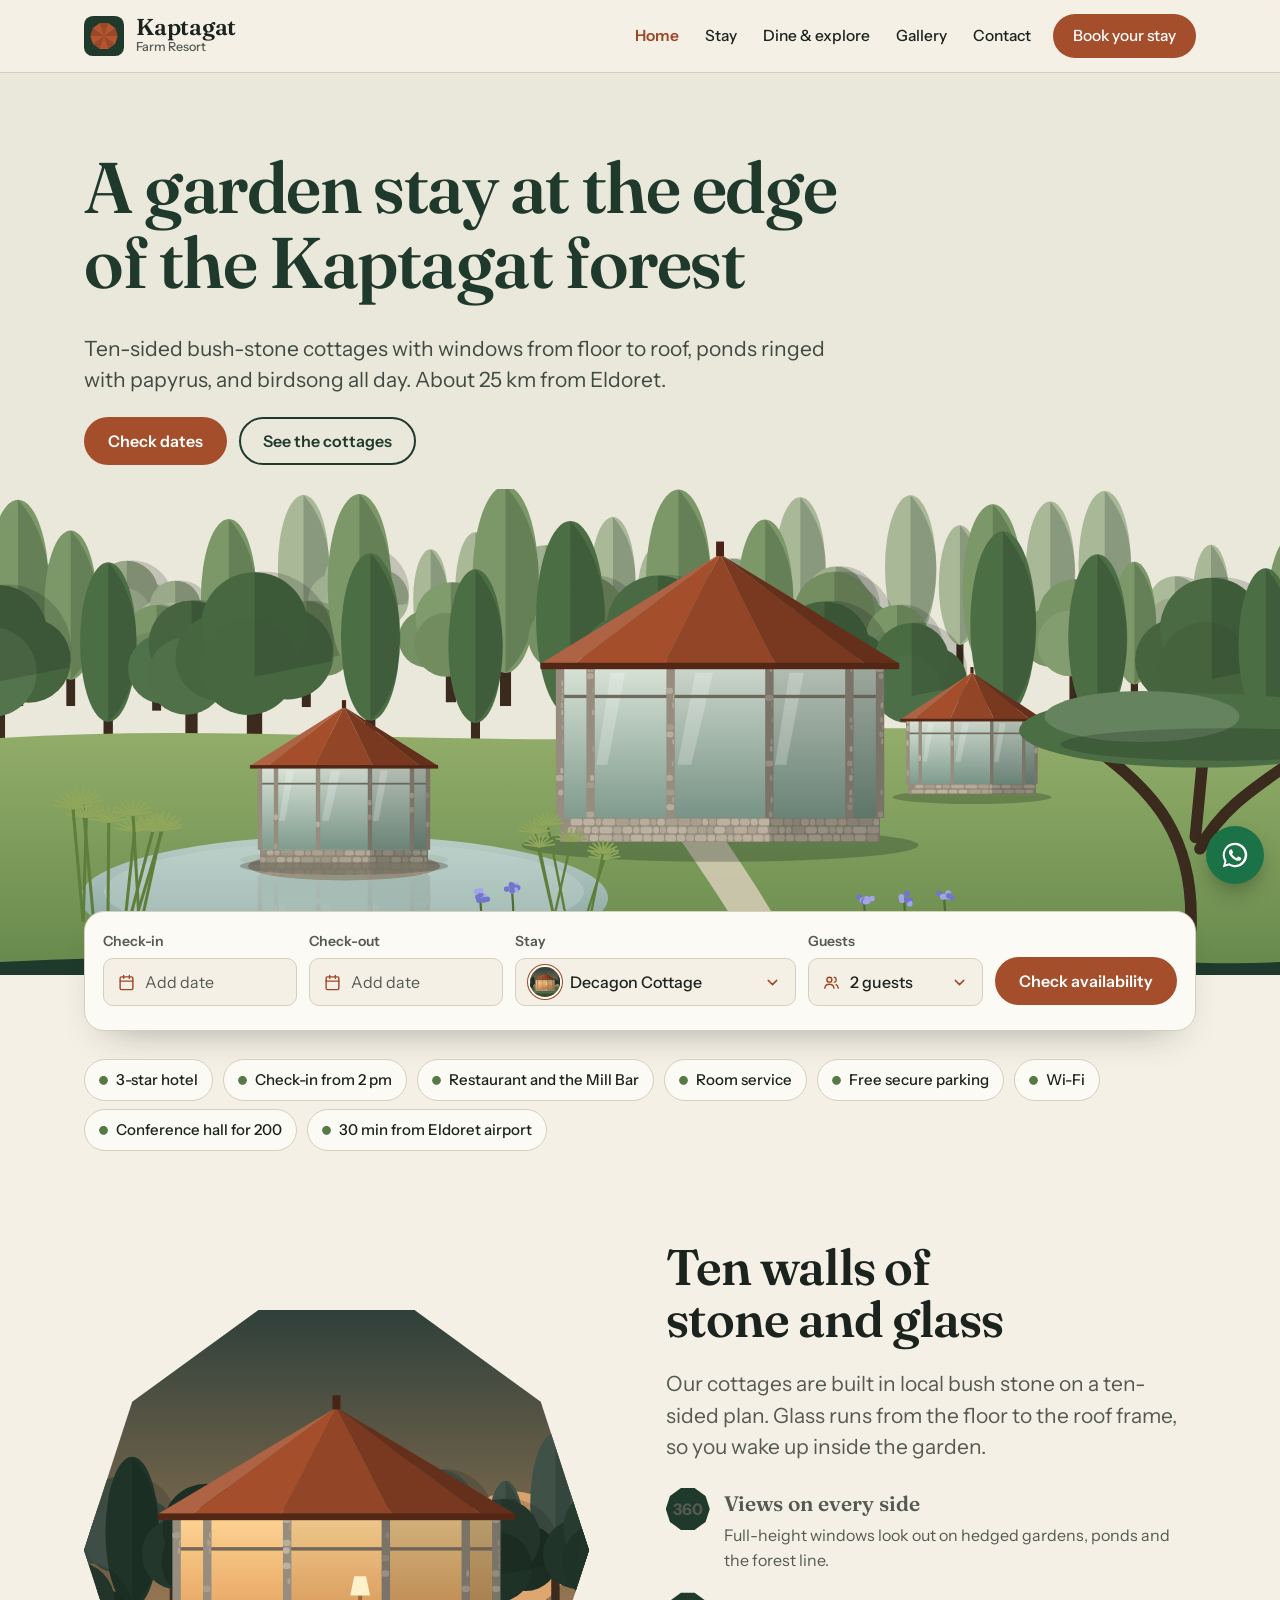
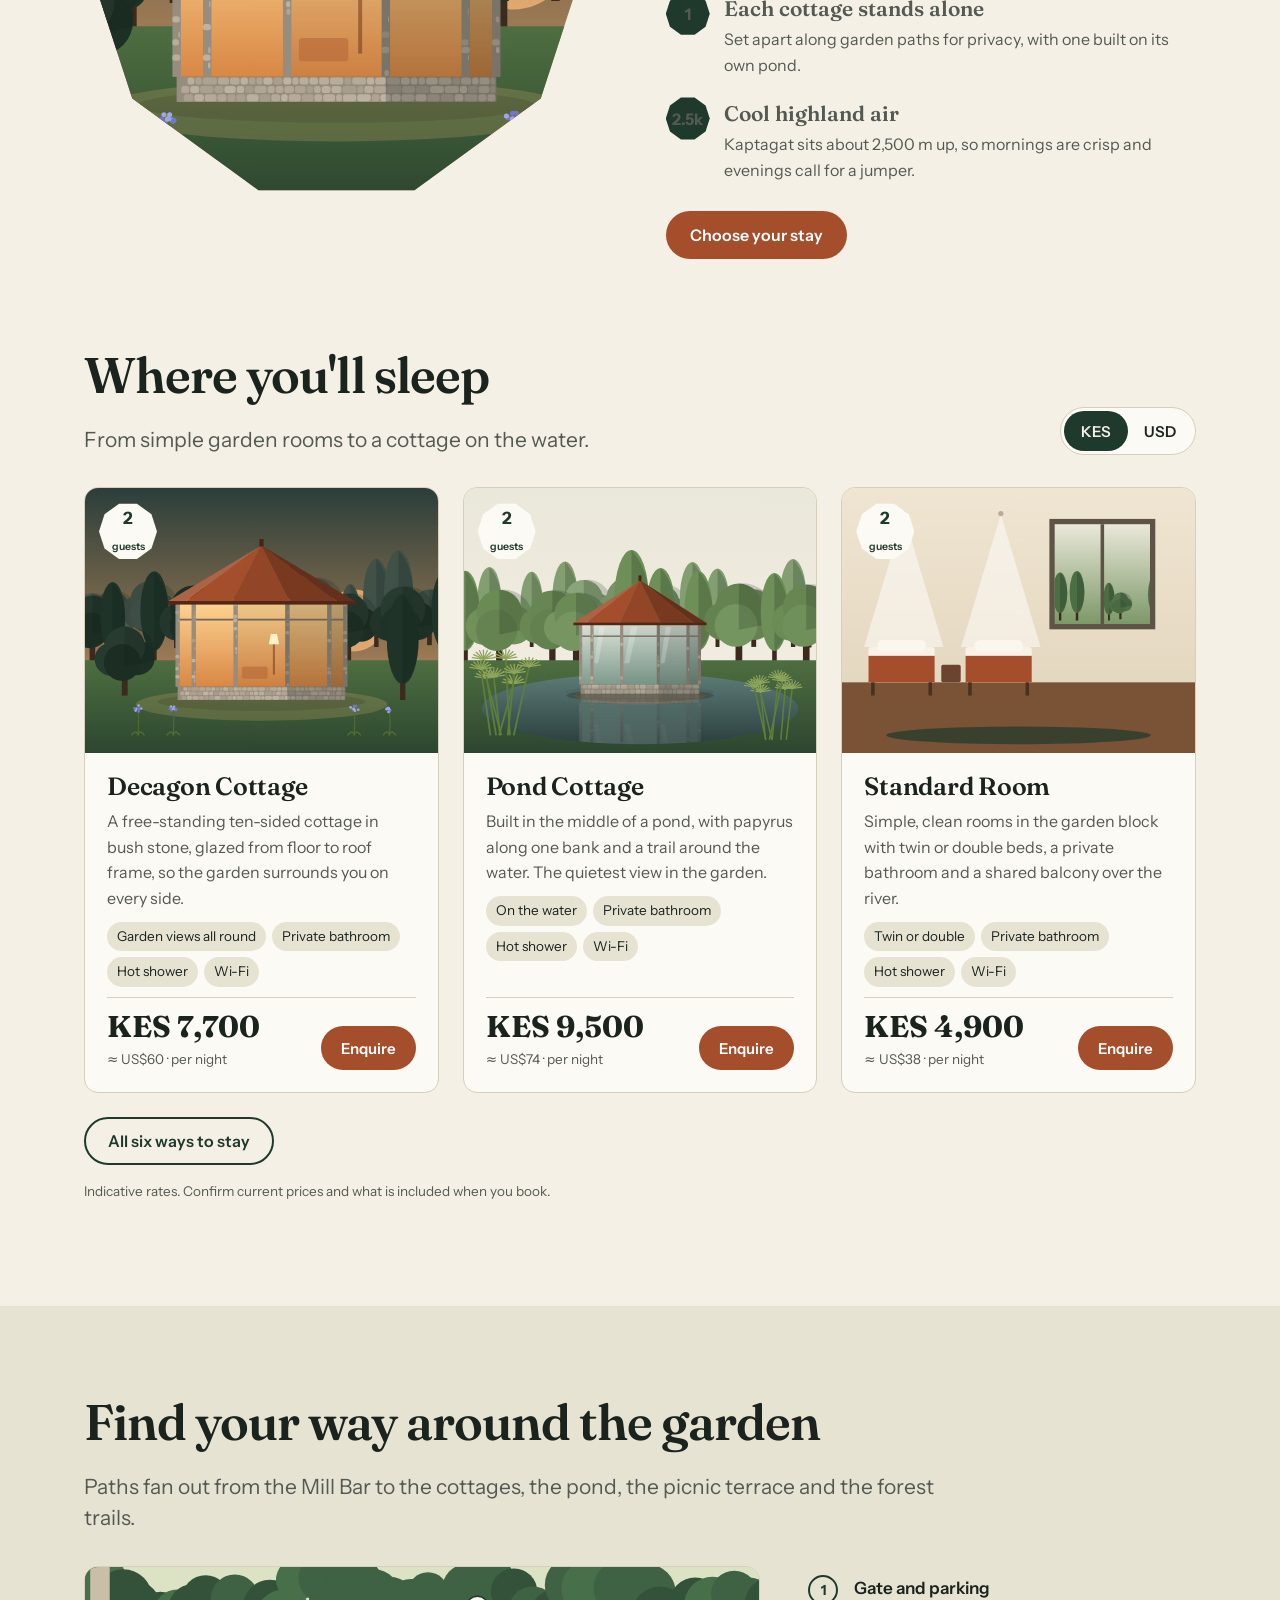
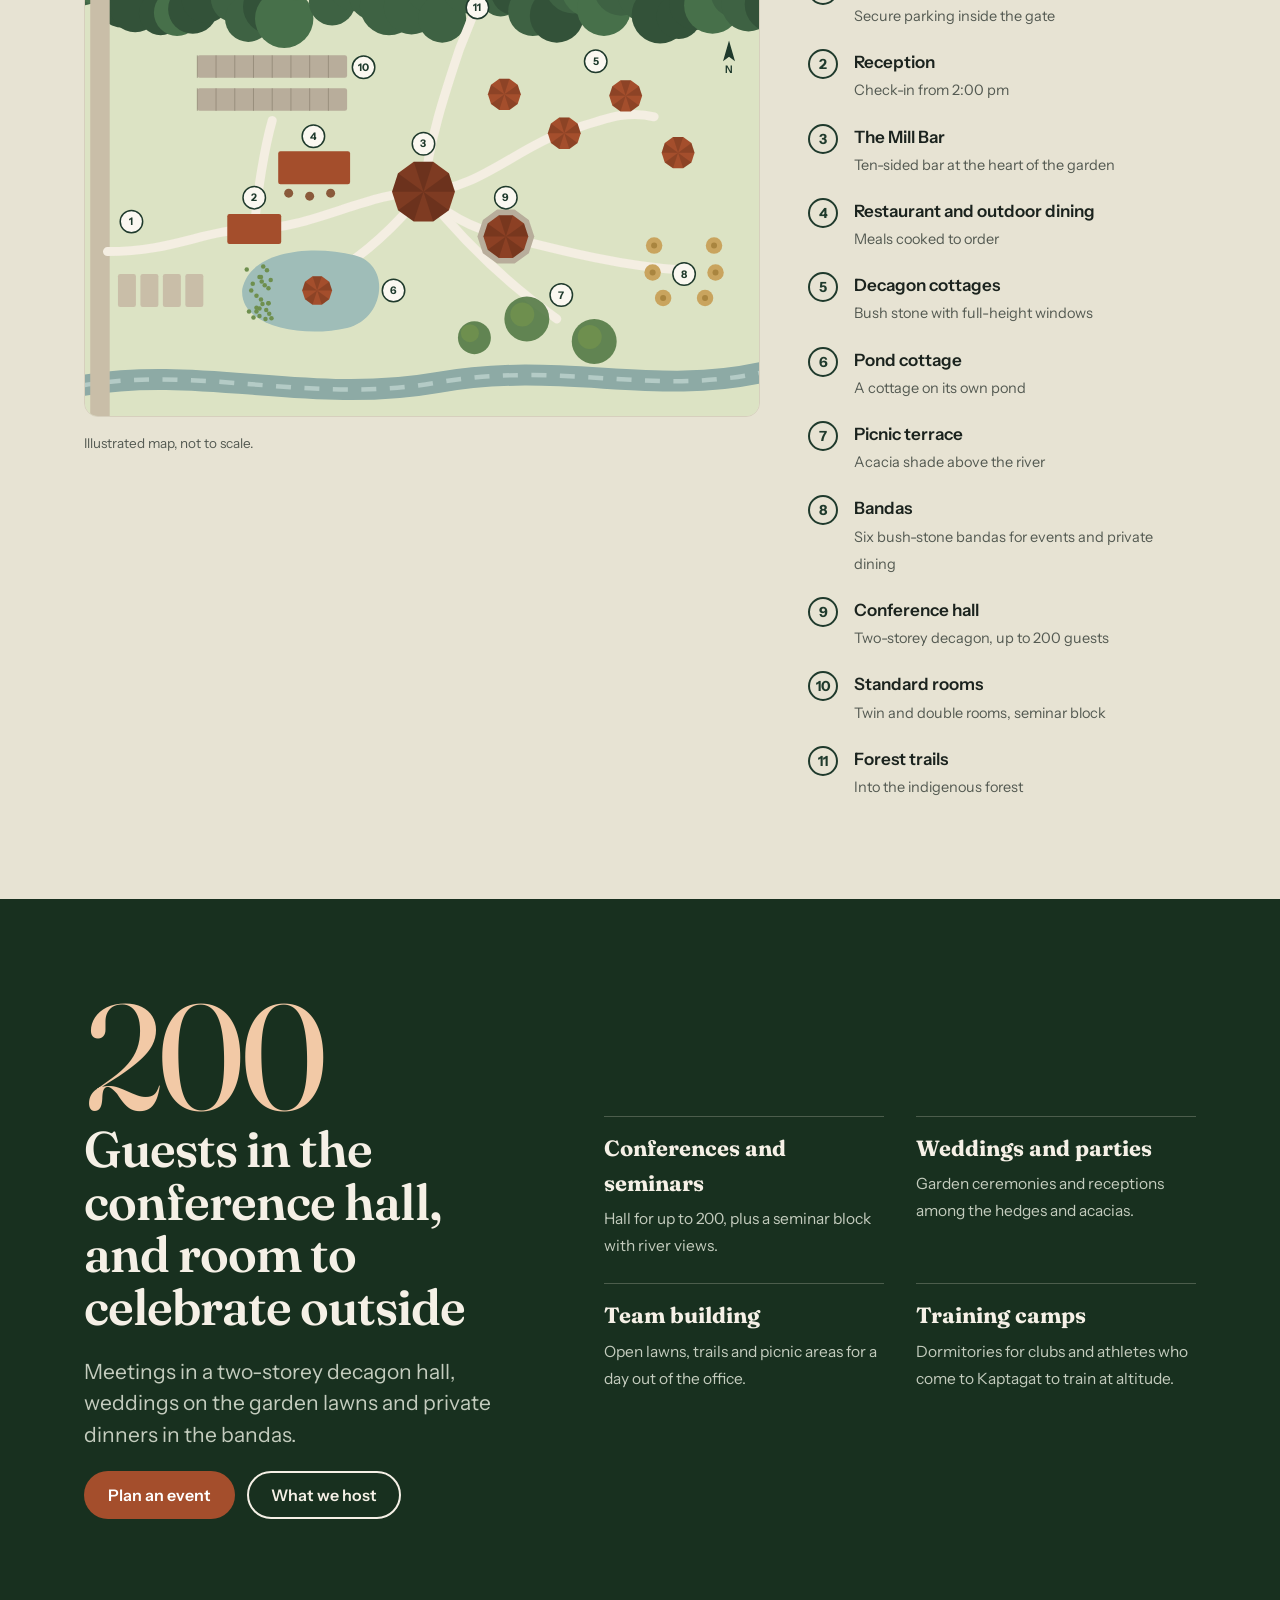
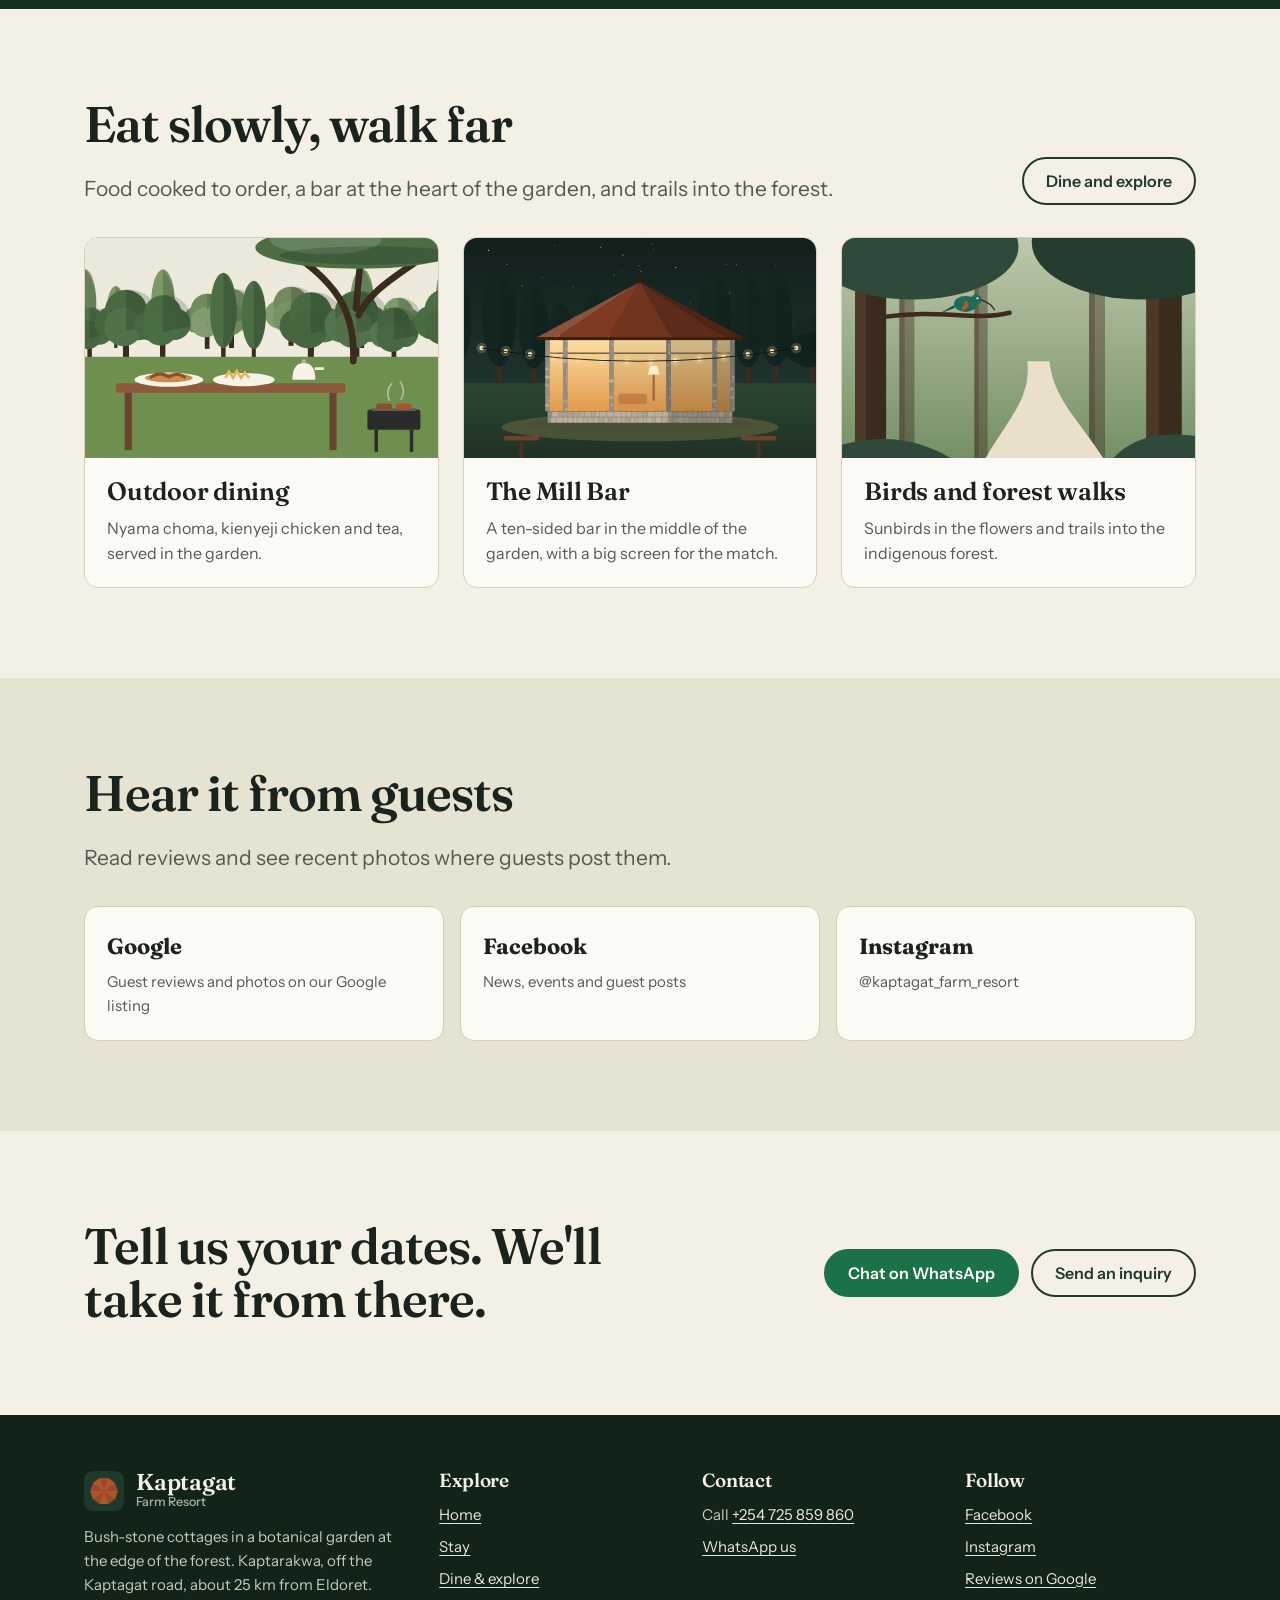
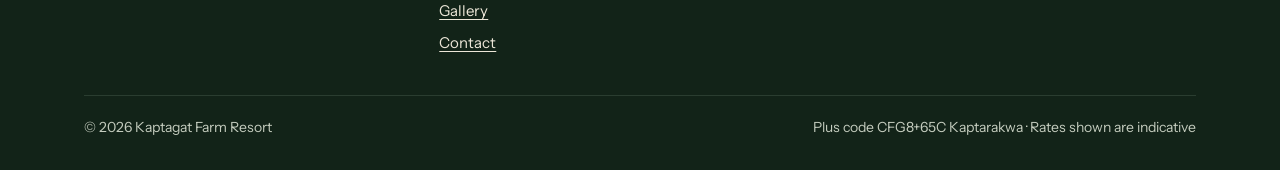
==== commit 20c656e4: "Premium booking UI: stay picker, guests stepper, range calendar, booking review pop-up and gallery v" ====
--- a/index.html
+++ b/index.html
@@ -114,17 +114,22 @@
       <div class="field"><label for="bk-guests">Guests</label><input id="bk-guests" type="number" inputmode="numeric" min="1" max="40" value="2"><div class="err" id="bk-guests-err" aria-live="polite"></div></div>
       <div class="field go"><button class="btn" type="submit">Check availability</button></div>
     </form>
-    <div class="quote" id="quote" tabindex="-1" aria-live="polite">
-      <div><span class="sr">Estimated total:</span><strong id="q-total"></strong><span id="q-detail"></span>
-        <p class="note" style="margin:6px 0 0">Send your dates and we confirm availability and the final price. Nothing to pay to ask.</p></div>
-      <div class="acts"><a class="btn wa" id="q-wa" href="#">Send on WhatsApp</a><a class="btn ghost" id="q-mail" href="#" data-needs-email>Email us</a></div>
-    </div>
     <ul class="facts" aria-label="At a glance">
       <li>3-star hotel</li><li>Check-in from 2 pm</li><li>Restaurant and the Mill Bar</li><li>Room service</li>
       <li>Free secure parking</li><li>Wi-Fi</li><li>Conference hall for 200</li><li>30 min from Eldoret airport</li>
     </ul>
   </div>
 </section>
+<dialog class="rvw" id="rvw" aria-labelledby="rvwT">
+  <div class="rvw-img" id="rvwImg"></div>
+  <div class="rvw-body">
+    <button type="button" class="rvw-x" id="rvwX" aria-label="Close">×</button>
+    <h3 id="rvwT">Your <em>stay</em></h3>
+    <div class="tk"><div class="tk-d" id="rvwDates"></div><dl id="rvwList"></dl></div>
+    <p class="rvw-fine">Send this on WhatsApp and we confirm availability and the final price. Nothing to pay to ask.</p>
+    <div class="rvw-act"><button type="button" class="btn ghost" id="rvwEdit">Edit</button><a class="btn wa" id="rvwWa" href="#">Send on WhatsApp</a><a class="btn ghost" id="rvwMail" href="#" data-needs-email>Email us</a></div>
+  </div>
+</dialog>
 
 <section class="band" aria-labelledby="h-sig">
   <div class="wrap sig">
--- a/css/style.css
+++ b/css/style.css
@@ -279,3 +279,169 @@
 [data-needs-email][hidden]{display:none !important}
 
 @media(prefers-reduced-motion:reduce){*{scroll-behavior:auto!important;transition:none!important}}
+
+/* ===== Premium pickers and pop-ups ===== */
+:root{--ease:cubic-bezier(.2,.7,.2,1)}
+.ui-back{position:fixed;inset:0;z-index:79;background:rgba(10,20,14,.55);backdrop-filter:blur(3px);-webkit-backdrop-filter:blur(3px);opacity:0;pointer-events:none;transition:opacity .3s}
+.ui-back.on{opacity:1;pointer-events:auto}
+html.ui-lock{overflow:hidden}
+.ui-pop{position:absolute;z-index:80;background:var(--paper);color:var(--ink);border:1px solid var(--line);border-radius:18px;box-shadow:0 50px 100px -40px rgba(10,20,14,.6),0 18px 40px -24px rgba(10,20,14,.35);opacity:0;transform:translateY(10px) scale(.97);transition:opacity .28s var(--ease),transform .36s var(--ease);overflow:hidden}
+.ui-pop.on{opacity:1;transform:none}
+.ui-pop::before{content:"";position:absolute;left:0;right:0;top:0;height:3px;background:linear-gradient(90deg,var(--moss),var(--terra),var(--moss))}
+.ui-grab{display:none}
+.ui-h{padding:24px 24px 14px}
+.ui-h small{display:block;font:700 11px var(--text);letter-spacing:.22em;text-transform:uppercase;color:var(--terra);margin-bottom:6px}
+.ui-h b{display:block;font:600 26px/1.1 var(--display);letter-spacing:-.01em;color:var(--forest)}
+.ui-pop.sheet{position:fixed;left:0!important;right:0;width:auto!important;bottom:0;top:auto!important;max-height:88dvh;overflow:auto;border-radius:22px 22px 0 0;transform:translateY(100%);transition:transform .42s var(--ease),opacity .2s;padding-bottom:env(safe-area-inset-bottom)}
+.ui-pop.sheet.on{transform:none}
+.ui-pop.sheet .ui-grab{display:block;width:44px;height:4px;border-radius:4px;background:var(--line);margin:10px auto 0}
+
+/* triggers: replace native select, date and number inputs */
+.strig,.dtrig{display:flex;align-items:center;gap:10px;width:100%;height:48px;padding:0 14px;border:1.5px solid var(--line);border-radius:10px;background:var(--bg);color:var(--ink);font:500 16px var(--text);text-align:left;cursor:pointer;transition:border-color .2s,box-shadow .2s,background .2s}
+.strig:hover,.dtrig:hover{border-color:color-mix(in srgb,var(--forest) 55%,var(--line))}
+.strig span,.dtrig span{flex:1;white-space:nowrap;overflow:hidden;text-overflow:ellipsis}
+.strig img{width:30px;height:30px;border-radius:50%;object-fit:cover;flex:none;box-shadow:0 0 0 2px var(--paper),0 0 0 3px var(--terra)}
+.strig .ic,.dtrig .ic{width:17px;height:17px;flex:none;color:var(--terra);transition:transform .3s var(--ease)}
+.strig[aria-expanded=true] .ic:last-child{transform:rotate(180deg)}
+.dtrig .ph{color:var(--muted);font-weight:400}
+.strig[aria-expanded=true],.dtrig.act{border-color:var(--forest);box-shadow:0 0 0 4px color-mix(in srgb,var(--forest) 16%,transparent);background:var(--paper)}
+.strig[aria-invalid=true],.dtrig[aria-invalid=true]{border-color:#C2412D}
+
+/* select panel */
+.ui-sel{width:min(430px,calc(100vw - 24px))}
+.ui-list{padding:0 10px 12px;max-height:min(62vh,520px);overflow:auto}
+.ui-o{display:grid;grid-template-columns:64px 1fr 26px;gap:16px;align-items:center;padding:12px;border-radius:12px;cursor:pointer;outline:none;opacity:0;transform:translateY(6px);animation:uiIn .45s var(--ease) forwards;animation-delay:calc(var(--i)*55ms + 60ms);transition:background .2s}
+@keyframes uiIn{to{opacity:1;transform:none}}
+.ui-o:hover,.ui-o:focus-visible{background:color-mix(in srgb,var(--forest) 9%,transparent)}
+.ui-o img{width:64px;height:64px;border-radius:12px;object-fit:cover;background:var(--tint)}
+.ui-t b{display:block;font:600 20px/1.15 var(--display);color:var(--forest)}
+.ui-t em{display:block;font-style:normal;font-size:14px;color:var(--muted);margin-top:2px;line-height:1.35}
+.ui-t i{display:block;font-style:normal;font-size:14px;font-weight:700;color:var(--terra);margin-top:4px}
+.ui-t i span{font-weight:500;color:var(--muted)}
+.ui-k{width:26px;height:26px;border-radius:50%;border:1.5px solid var(--line);display:grid;place-items:center;color:transparent;transition:all .25s}
+.ui-k .ic{width:14px;height:14px}
+.ui-o[aria-selected=true] .ui-k{background:var(--forest);border-color:var(--forest);color:var(--paper)}
+
+/* guests stepper */
+.ui-gst{width:min(360px,calc(100vw - 24px))}
+.gst{display:flex;align-items:center;justify-content:space-between;gap:16px;padding:6px 24px 8px}
+.gst button{width:56px;height:56px;border-radius:50%;border:1.5px solid var(--line);background:var(--bg);color:var(--forest);font:300 30px/1 var(--display);cursor:pointer;transition:all .2s}
+.gst button:hover:not(:disabled){background:var(--forest);color:var(--paper);border-color:var(--forest)}
+.gst button:disabled{opacity:.3;cursor:default}
+.gst div{text-align:center}
+.gst output{display:block;font:600 64px/1 var(--display);color:var(--forest);letter-spacing:-.03em}
+.gst small{font:700 11px var(--text);letter-spacing:.2em;text-transform:uppercase;color:var(--muted)}
+.gst-note{margin:12px 24px 0;padding:12px 14px;border-radius:12px;background:var(--tint);font-size:14.5px;line-height:1.45;color:var(--muted)}
+.gst-note b{color:var(--ink)}
+.gst-go{display:flex;justify-content:flex-end;padding:16px 24px 22px}
+
+/* range calendar */
+.ui-cal{width:min(700px,calc(100vw - 24px))}
+.cal-top{display:flex;justify-content:space-between;align-items:flex-end;padding-right:20px}
+.cal-nav{display:flex;gap:8px;padding-bottom:16px}
+.cal-nav button{width:40px;height:40px;border-radius:50%;border:1.5px solid var(--line);background:var(--bg);color:var(--forest);font:300 24px/1 var(--display);cursor:pointer;transition:all .2s}
+.cal-nav button:hover:not(:disabled){background:var(--forest);color:var(--paper);border-color:var(--forest)}
+.cal-nav button:disabled{opacity:.3;cursor:default}
+.cal-months{display:grid;grid-template-columns:repeat(auto-fit,minmax(0,1fr));grid-auto-flow:column;gap:32px;padding:4px 24px 18px;border-top:1px solid var(--line)}
+.cal-m h4{font:600 20px var(--display);color:var(--forest);margin:16px 0 10px;text-align:center;letter-spacing:-.01em}
+.cal-m h4 em{color:var(--terra);font-style:italic}
+.cal-w,.cal-g{display:grid;grid-template-columns:repeat(7,1fr)}
+.cal-w span{font:700 11px var(--text);letter-spacing:.12em;text-transform:uppercase;color:var(--muted);text-align:center;padding:6px 0}
+.cal-g button{position:relative;aspect-ratio:1;border:0;background:none;font:500 15px var(--text);color:var(--ink);cursor:pointer;z-index:0;padding:0}
+.cal-g button::after{content:"";position:absolute;inset:3px;border-radius:50%;z-index:-1;transition:background .15s,box-shadow .15s}
+.cal-g button:hover:not(:disabled)::after{box-shadow:inset 0 0 0 1.5px var(--forest)}
+.cal-g button:disabled{color:color-mix(in srgb,var(--muted) 55%,transparent);cursor:default;text-decoration:line-through}
+.cal-g button.t{font-weight:800}
+.cal-g button.t::before{content:"";position:absolute;left:50%;bottom:6px;width:4px;height:4px;margin-left:-2px;border-radius:50%;background:var(--terra)}
+.cal-g button.r{background:color-mix(in srgb,var(--moss) 20%,transparent)}
+.cal-g button.s,.cal-g button.e,.cal-g button.hv{color:#fff;font-weight:700}
+.cal-g button.s::after,.cal-g button.e::after{background:var(--forest-deep)}
+.cal-g button.hv::after{background:var(--moss)}
+.cal-g button.s{background:linear-gradient(90deg,transparent 50%,color-mix(in srgb,var(--moss) 20%,transparent) 50%)}
+.cal-g button.e,.cal-g button.hv{background:linear-gradient(90deg,color-mix(in srgb,var(--moss) 20%,transparent) 50%,transparent 50%)}
+.cal-g button.s.e{background:none}
+.cal-foot{display:flex;justify-content:space-between;align-items:center;gap:16px;flex-wrap:wrap;padding:16px 24px 20px;border-top:1px solid var(--line);background:var(--tint)}
+.cal-sum{display:flex;align-items:center;gap:16px;font:600 19px var(--display);color:var(--forest)}
+.cal-sum small{display:block;font:700 10px var(--text);letter-spacing:.2em;text-transform:uppercase;color:var(--muted)}
+.cal-sum i{width:28px;height:1.5px;background:var(--terra)}
+.cal-sum strong{font:600 28px/1 var(--display);color:var(--terra);padding-left:16px;border-left:1px solid var(--line)}
+.cal-sum strong small{display:inline;margin-left:6px}
+.cal-act{display:flex;gap:10px;align-items:center}
+.cal-clear{background:none;border:0;font:700 12px var(--text);letter-spacing:.14em;text-transform:uppercase;color:var(--muted);cursor:pointer;padding:12px 6px;text-decoration:underline;text-underline-offset:4px}
+.cal-done:disabled{opacity:.35;cursor:default}
+@media(max-width:719px){.cal-months{padding:4px 16px 12px}.cal-foot{padding:14px 16px 18px}.cal-sum{font-size:16px;gap:10px}.ui-h{padding:18px 18px 12px}}
+
+/* booking review ticket */
+.rvw{border:0;padding:0;margin:auto;width:min(920px,calc(100vw - 24px));max-height:calc(100dvh - 24px);background:var(--bg);color:var(--ink);display:none;grid-template-columns:minmax(0,5fr) minmax(0,6fr);overflow:hidden;border-radius:22px;box-shadow:0 80px 160px -40px rgba(4,12,8,.9),0 0 0 1px var(--line)}
+.rvw[open]{display:grid;animation:rvwIn .55s var(--ease)}
+@keyframes rvwIn{from{opacity:0;transform:translateY(24px) scale(.97)}}
+.rvw::backdrop{background:rgba(8,16,11,.78);backdrop-filter:blur(6px);-webkit-backdrop-filter:blur(6px)}
+.rvw-img{position:relative;min-height:100%;background:var(--forest-deep)}
+.rvw-img img{position:absolute;inset:0;width:100%;height:100%;object-fit:cover}
+.rvw-img::after{content:"";position:absolute;inset:0;background:linear-gradient(180deg,rgba(10,22,15,.05) 35%,rgba(10,22,15,.88))}
+.rvw-cap{position:absolute;left:28px;right:28px;bottom:28px;z-index:1;color:#fff}
+.rvw-cap small{display:block;font:700 11px var(--text);letter-spacing:.24em;text-transform:uppercase;color:#E9B79B;margin-bottom:8px}
+.rvw-cap b{display:block;font:600 34px/1.05 var(--display);margin-bottom:8px;letter-spacing:-.01em}
+.rvw-cap span{font-size:14px;color:rgba(255,255,255,.8)}
+.rvw-body{position:relative;padding:clamp(26px,4vw,44px);overflow:auto}
+.rvw-body h3{font-size:clamp(32px,4vw,42px);margin-bottom:22px}
+.rvw-body h3 em{color:var(--terra)}
+.rvw-x{position:absolute;top:16px;right:16px;width:42px;height:42px;border-radius:50%;border:1.5px solid var(--line);background:var(--paper);color:var(--forest);font:300 26px/1 var(--display);cursor:pointer}
+.rvw-x:hover{background:var(--forest);color:var(--paper)}
+.tk{background:var(--paper);border:1px solid var(--line);border-radius:16px;position:relative}
+.tk::before,.tk::after{content:"";position:absolute;top:118px;width:20px;height:20px;border-radius:50%;background:var(--bg);border:1px solid var(--line)}
+.tk::before{left:-11px;clip-path:inset(0 0 0 50%)}.tk::after{right:-11px;clip-path:inset(0 50% 0 0)}
+.tk-d{display:grid;grid-template-columns:1fr auto 1fr;align-items:center;padding:22px 24px;border-bottom:1.5px dashed var(--line);min-height:128px}
+.tk-d>div{text-align:center}
+.tk-d small{display:block;font:700 10.5px var(--text);letter-spacing:.2em;text-transform:uppercase;color:var(--muted)}
+.tk-d b{display:block;font:600 54px/1 var(--display);color:var(--forest);margin:4px 0;letter-spacing:-.03em}
+.tk-d span{font-size:13.5px;color:var(--muted)}
+.tk-n{padding:0 18px;position:relative}
+.tk-n::before,.tk-n::after{content:"";position:absolute;top:50%;width:14px;height:1.5px;background:var(--terra)}
+.tk-n::before{left:0}.tk-n::after{right:0}
+.tk-n i{display:block;font:italic 600 32px/1 var(--display);color:var(--terra)}
+.tk-n em{font:700 10px var(--text);font-style:normal;letter-spacing:.2em;text-transform:uppercase;color:var(--muted)}
+#rvwList{margin:0;padding:6px 24px 14px}
+#rvwList div{display:flex;justify-content:space-between;gap:20px;padding:11px 0;border-bottom:1px solid var(--line)}
+#rvwList div:last-child{border-bottom:0}
+#rvwList dt{font:700 11px var(--text);letter-spacing:.18em;text-transform:uppercase;color:var(--muted);padding-top:3px}
+#rvwList dd{margin:0;font-weight:600;text-align:right}
+#rvwList .tot dd{font:600 24px/1.1 var(--display);color:var(--terra)}
+#rvwList .tot dd small{display:block;font:500 13px var(--text);color:var(--muted)}
+.rvw-fine{font-size:14px;color:var(--muted);margin:18px 0}
+.rvw-act{display:flex;gap:10px;flex-wrap:wrap}
+.rvw-act .btn{flex:1 1 auto}
+@media(max-width:760px){.rvw{grid-template-columns:1fr;width:calc(100vw - 16px)}.rvw-img{min-height:170px}.rvw-cap{left:20px;bottom:16px}.rvw-cap b{font-size:26px}.tk::before,.tk::after{top:104px}.tk-d{min-height:114px;padding:18px 12px}.tk-d b{font-size:44px}}
+
+/* gallery viewer */
+dialog.glb{border:0;padding:0;margin:0;width:100vw;height:100dvh;max-width:none;max-height:none;border-radius:0;background:radial-gradient(90% 70% at 50% 0%,#1d3a2a 0%,transparent 65%),#0a140e;color:#fff;overflow:hidden}
+dialog.glb[open]{display:grid;grid-template-rows:auto auto 1fr auto;animation:glbIn .45s var(--ease)}
+@keyframes glbIn{from{opacity:0}}
+dialog.glb::backdrop{background:#0a140e}
+.glb-top{display:flex;align-items:center;gap:20px;padding:20px clamp(18px,4vw,36px) 14px}
+.glb-top>div{flex:1;min-width:0}
+.glb-top small{display:block;font:700 11px var(--text);letter-spacing:.24em;text-transform:uppercase;color:#E9B79B}
+.glb-top b{font:600 26px var(--display);letter-spacing:-.01em}
+.glb-c{font:500 15px var(--text);letter-spacing:.1em;color:rgba(255,255,255,.55)}
+.glb-c b{font:600 26px var(--display);color:#fff;letter-spacing:0}
+.glb-bar{display:block;height:2px;background:rgba(255,255,255,.12);margin:0 clamp(18px,4vw,36px)}
+.glb-bar u{display:block;height:2px;background:var(--terra);transition:width .45s var(--ease)}
+.glb-stage{display:grid;place-items:center;padding:18px clamp(12px,8vw,110px);min-height:0}
+.glb-stage img{max-width:100%;max-height:calc(100dvh - 230px);width:auto;border-radius:14px;object-fit:contain;box-shadow:0 50px 100px -30px #000;opacity:0;transform:scale(.985);transition:opacity .45s var(--ease),transform .6s var(--ease)}
+.glb-stage img.in{opacity:1;transform:none}
+.glb-b{width:52px;height:52px;border-radius:50%;border:1.5px solid rgba(255,255,255,.28);background:rgba(255,255,255,.04);color:#fff;font:300 28px/1 var(--display);cursor:pointer;transition:all .25s;flex:none;padding:0;min-height:0}
+.glb-b:hover{background:var(--terra);border-color:var(--terra)}
+.glb-a{position:fixed;top:50%;transform:translateY(-50%)}#gP{left:clamp(10px,2vw,28px)}#gN{right:clamp(10px,2vw,28px)}
+.glb-th{display:flex;gap:10px;justify-content:center;overflow-x:auto;padding:4px 20px 22px;scrollbar-width:none}
+.glb-th button{flex:none;width:84px;height:58px;padding:0;border:0;border-radius:8px;overflow:hidden;background:none;cursor:pointer;opacity:.45;outline:2px solid transparent;outline-offset:3px;transition:opacity .25s,outline-color .25s}
+.glb-th button:hover{opacity:.85}
+.glb-th button[aria-current=true]{opacity:1;outline-color:var(--terra)}
+.glb-th img{width:100%;height:100%;object-fit:cover;display:block}
+@media(max-width:600px){.glb-a{top:auto;bottom:96px;transform:none}.glb-th{justify-content:flex-start}.glb-th button{width:64px;height:46px}.glb-stage img{max-height:calc(100dvh - 260px)}}
+@media(prefers-reduced-motion:reduce){.ui-o{animation:none;opacity:1;transform:none}.ui-pop,.rvw[open],dialog.glb[open]{animation:none;transition:none}}
+
+.cal-g button.s:disabled,.cal-g button.e:disabled{color:#fff;text-decoration:none}
+.booking form{align-items:start}
+.booking form .go{padding-top:27px}
+@media(max-width:520px){.booking form .go{padding-top:4px}}
+@media(min-width:981px){.booking form{grid-template-columns:minmax(0,1fr) minmax(0,1fr) minmax(0,1.45fr) minmax(0,.9fr) auto}}
